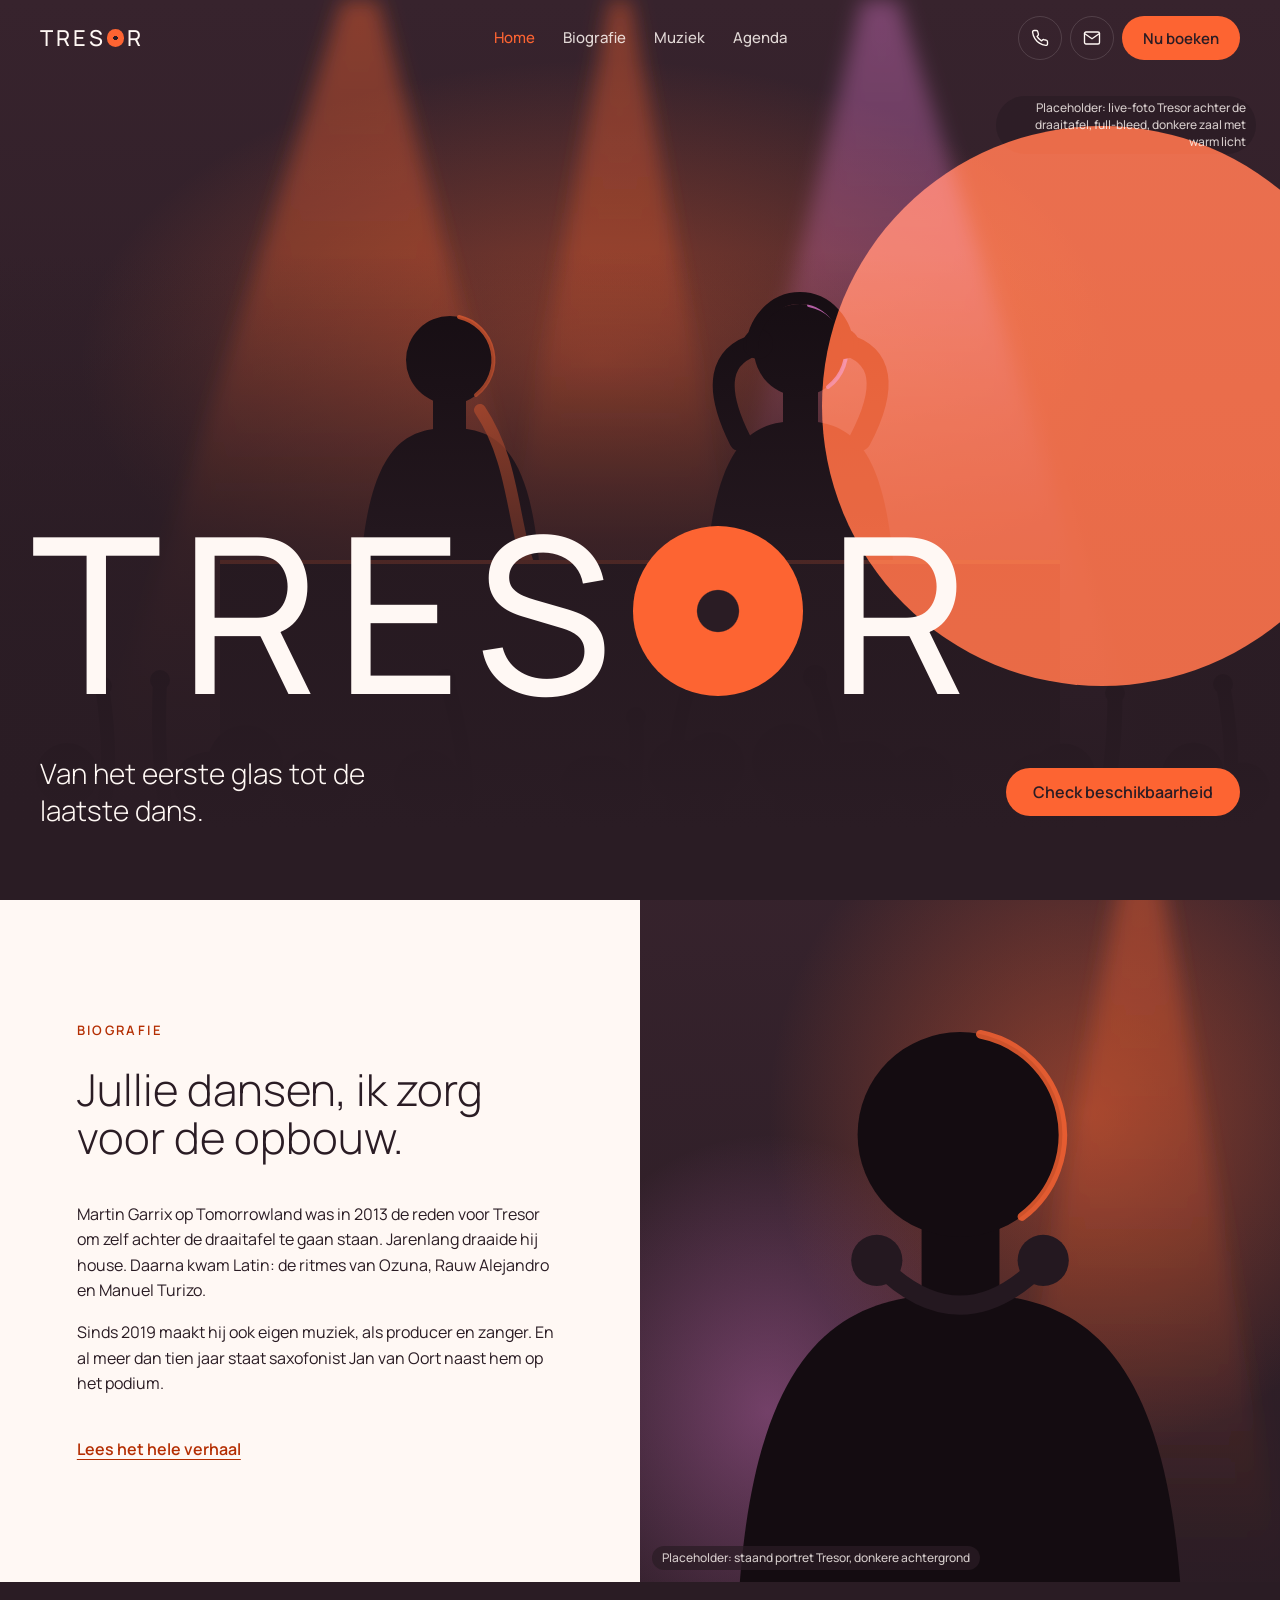
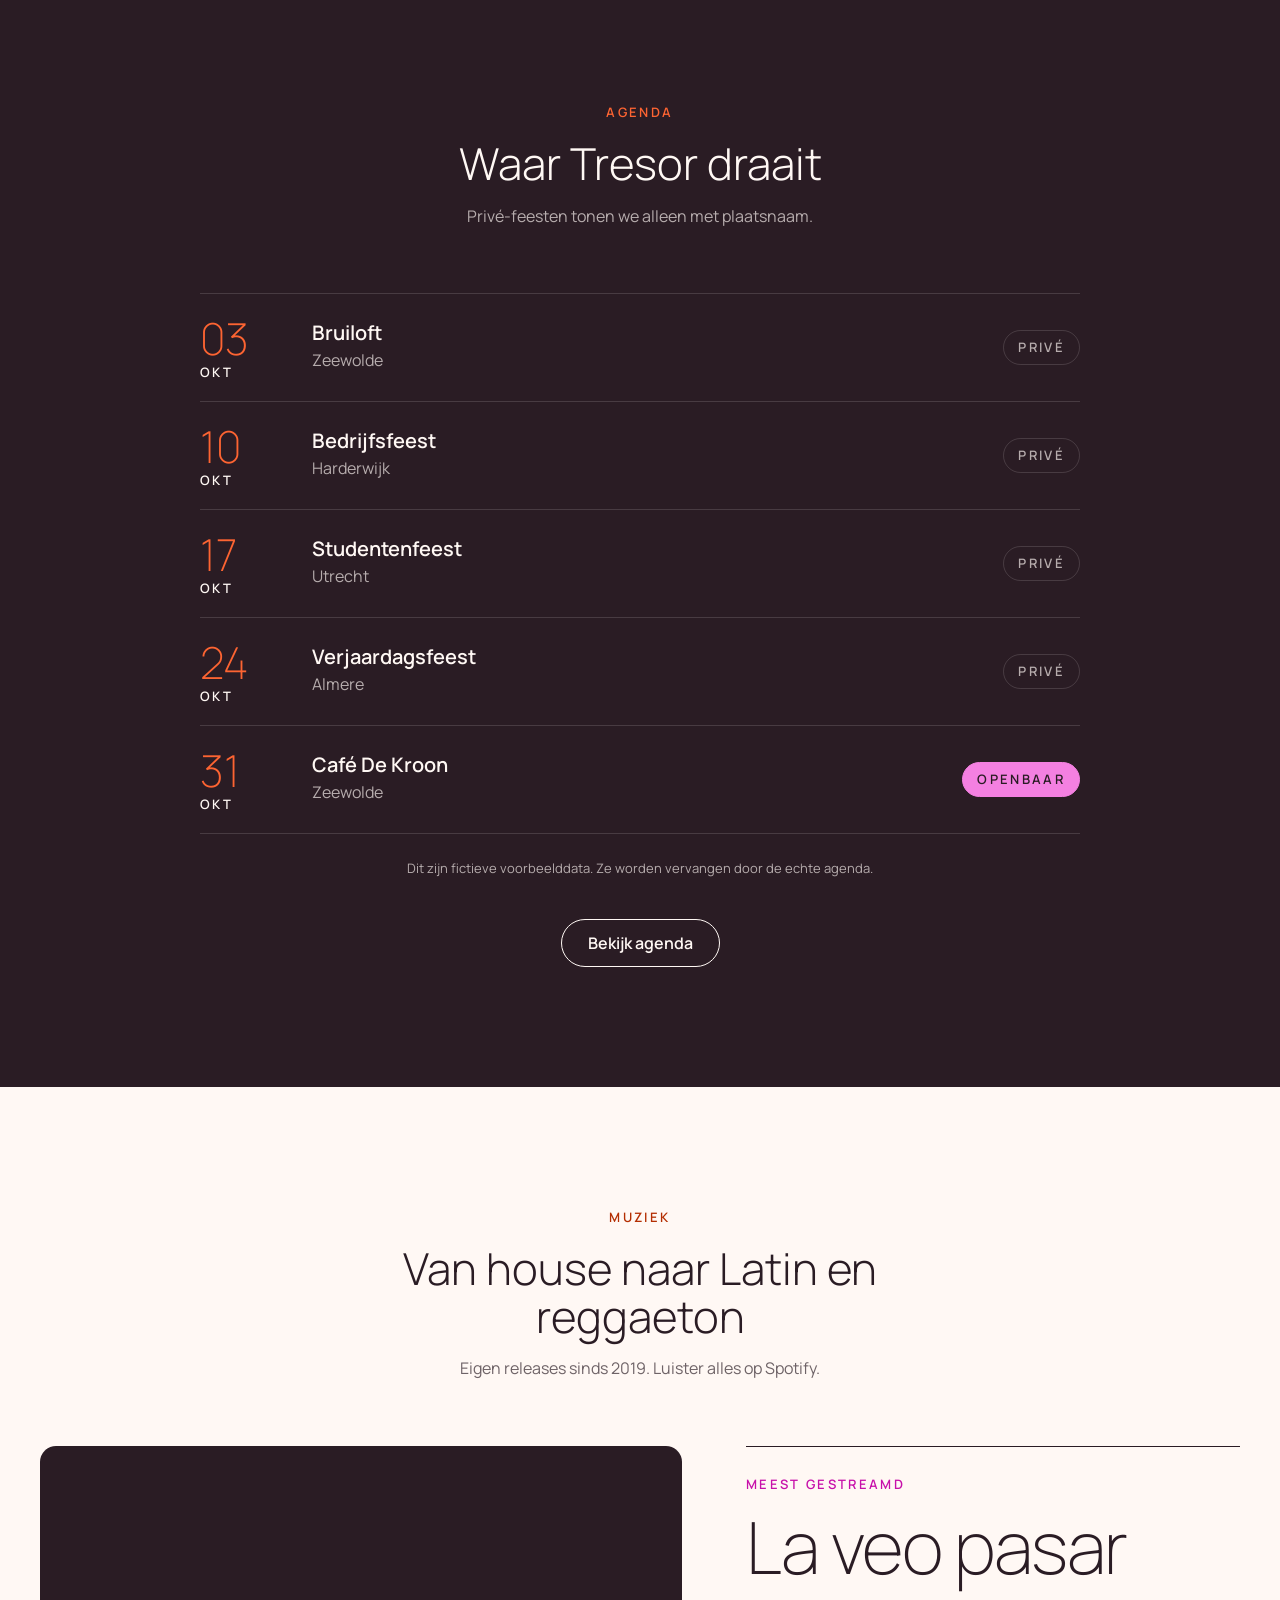
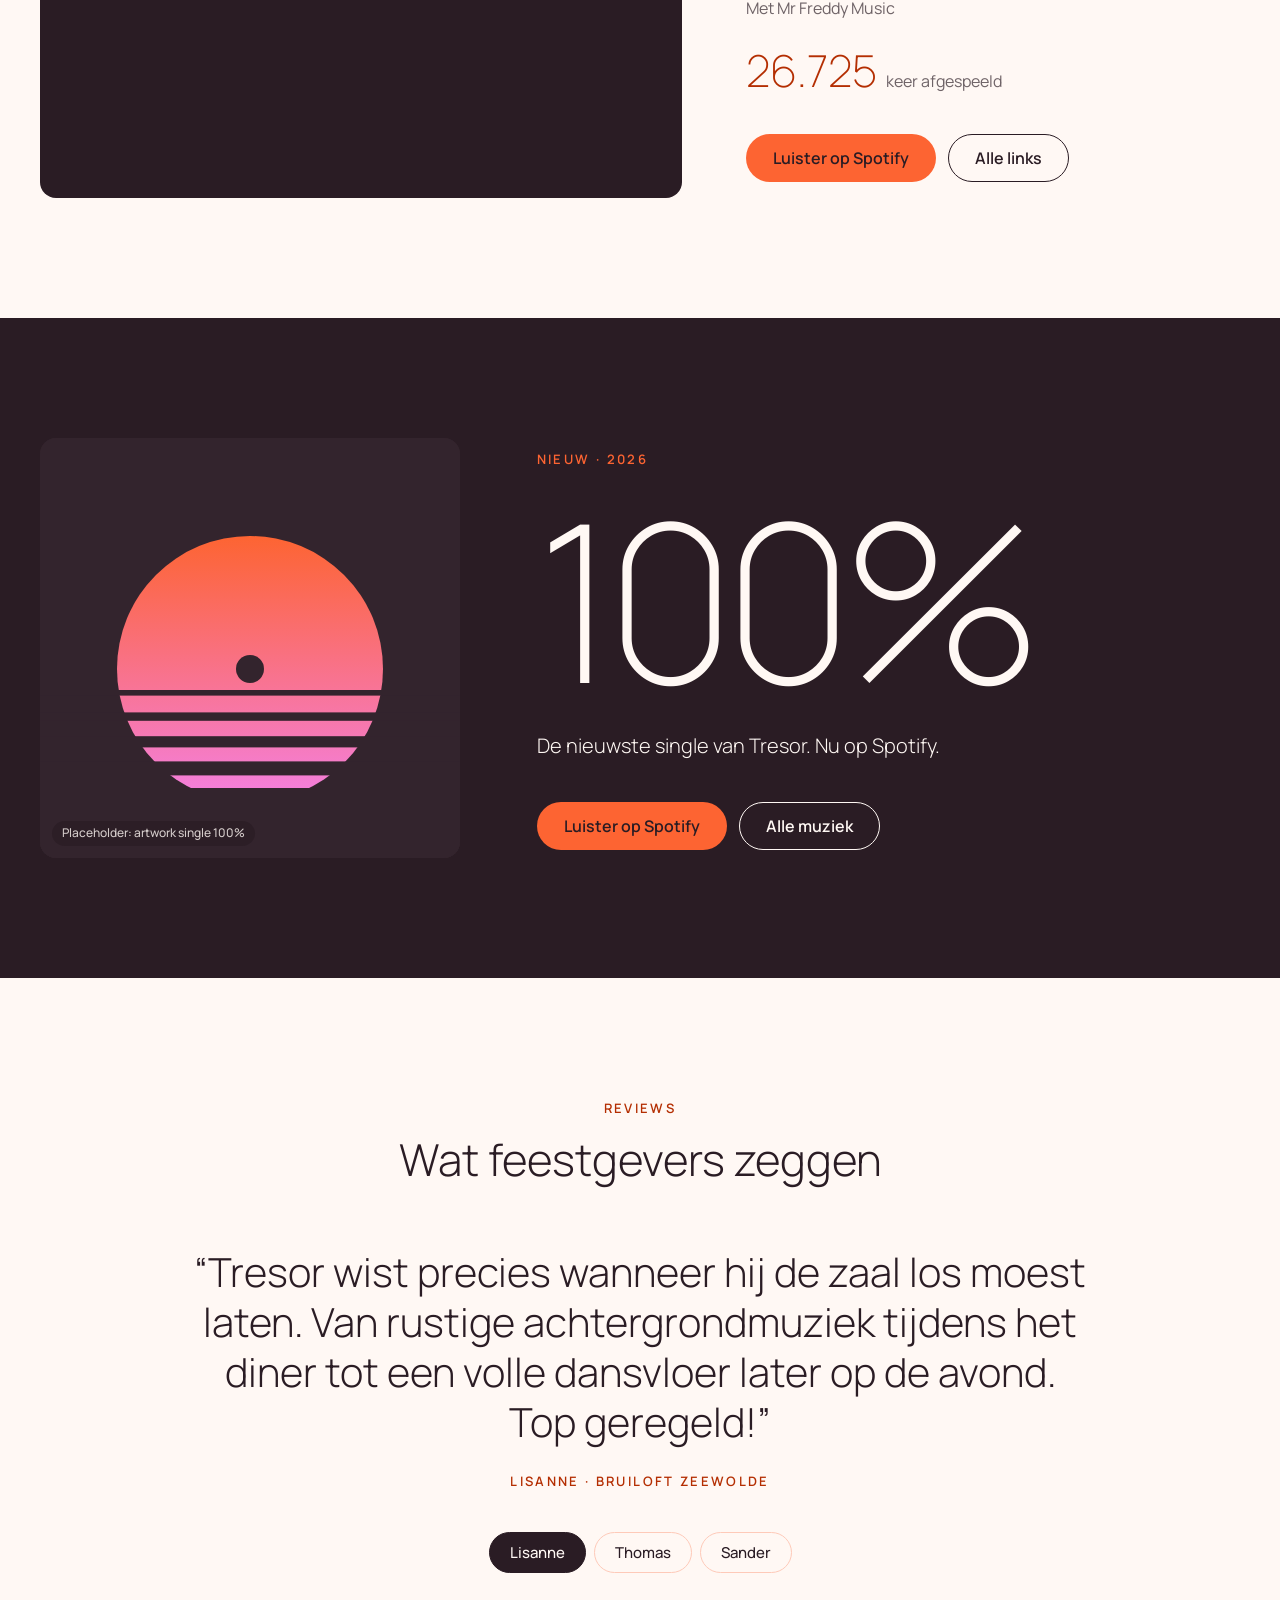
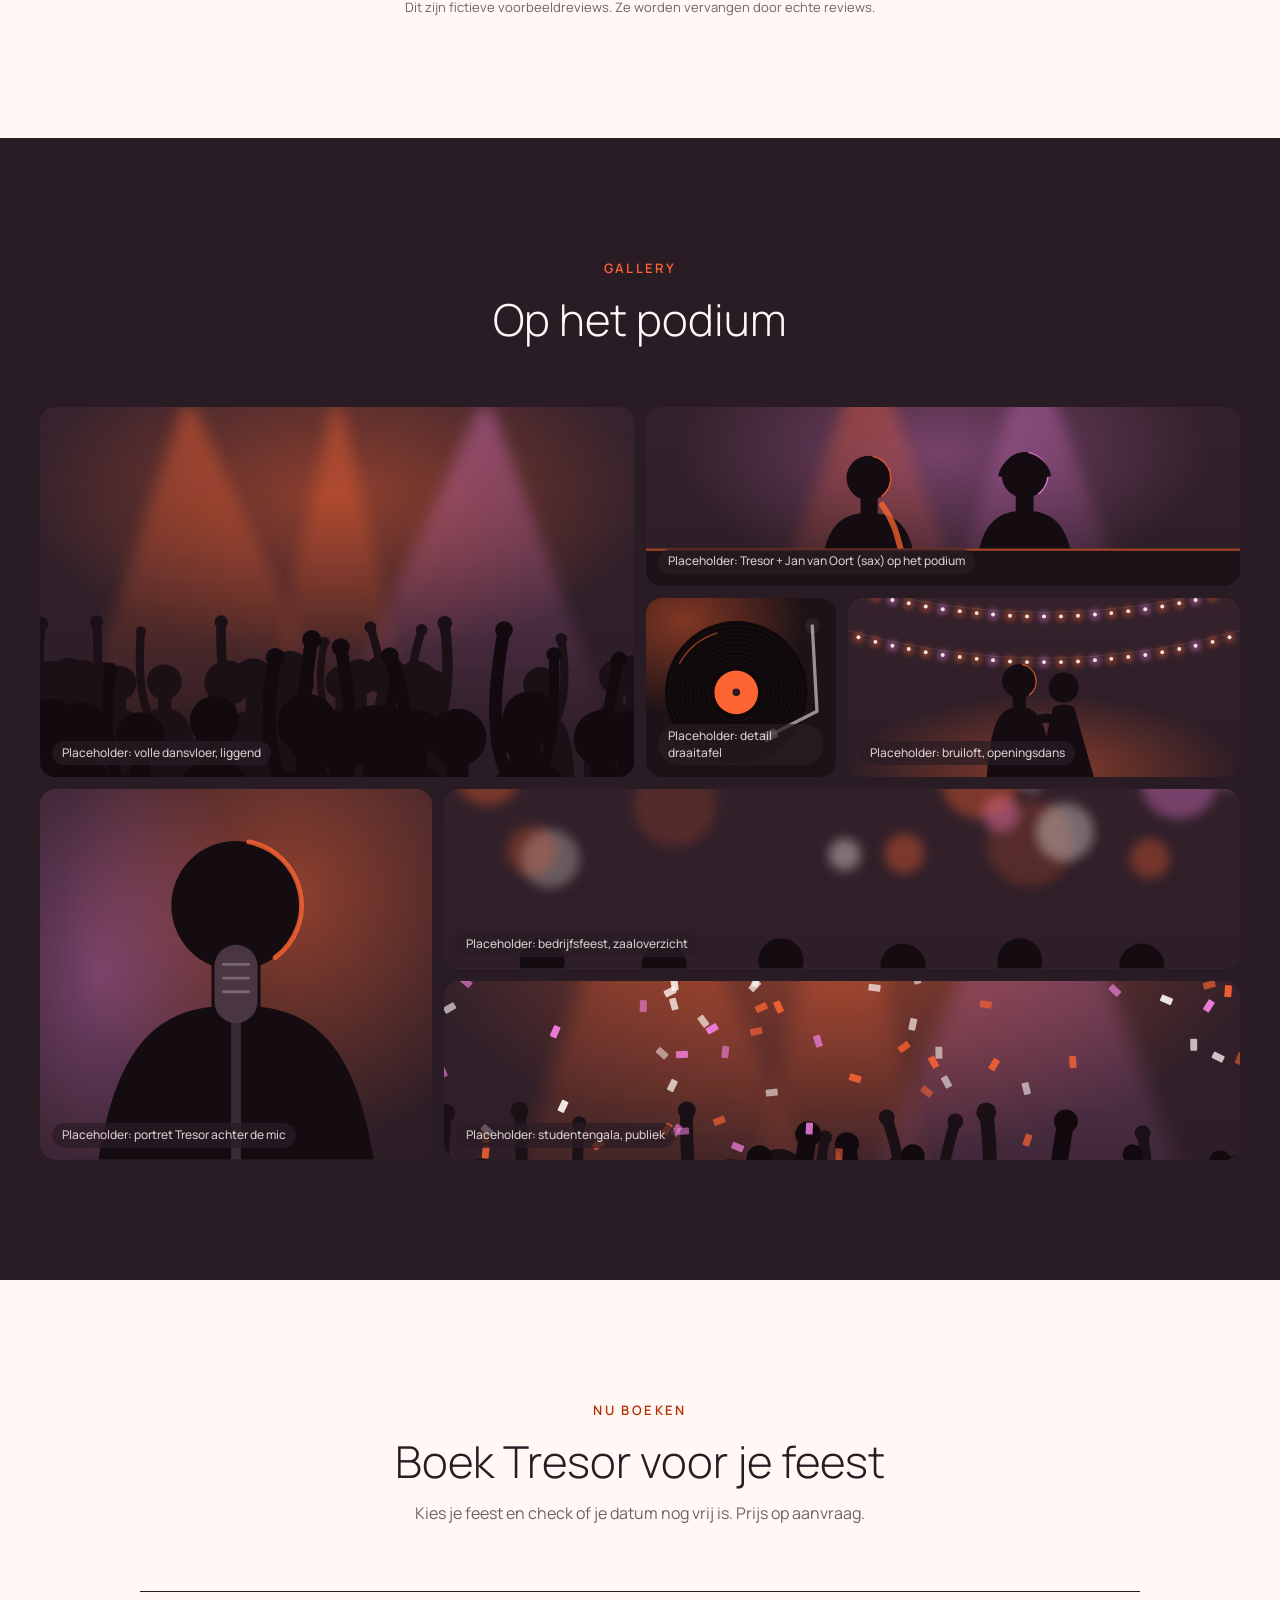
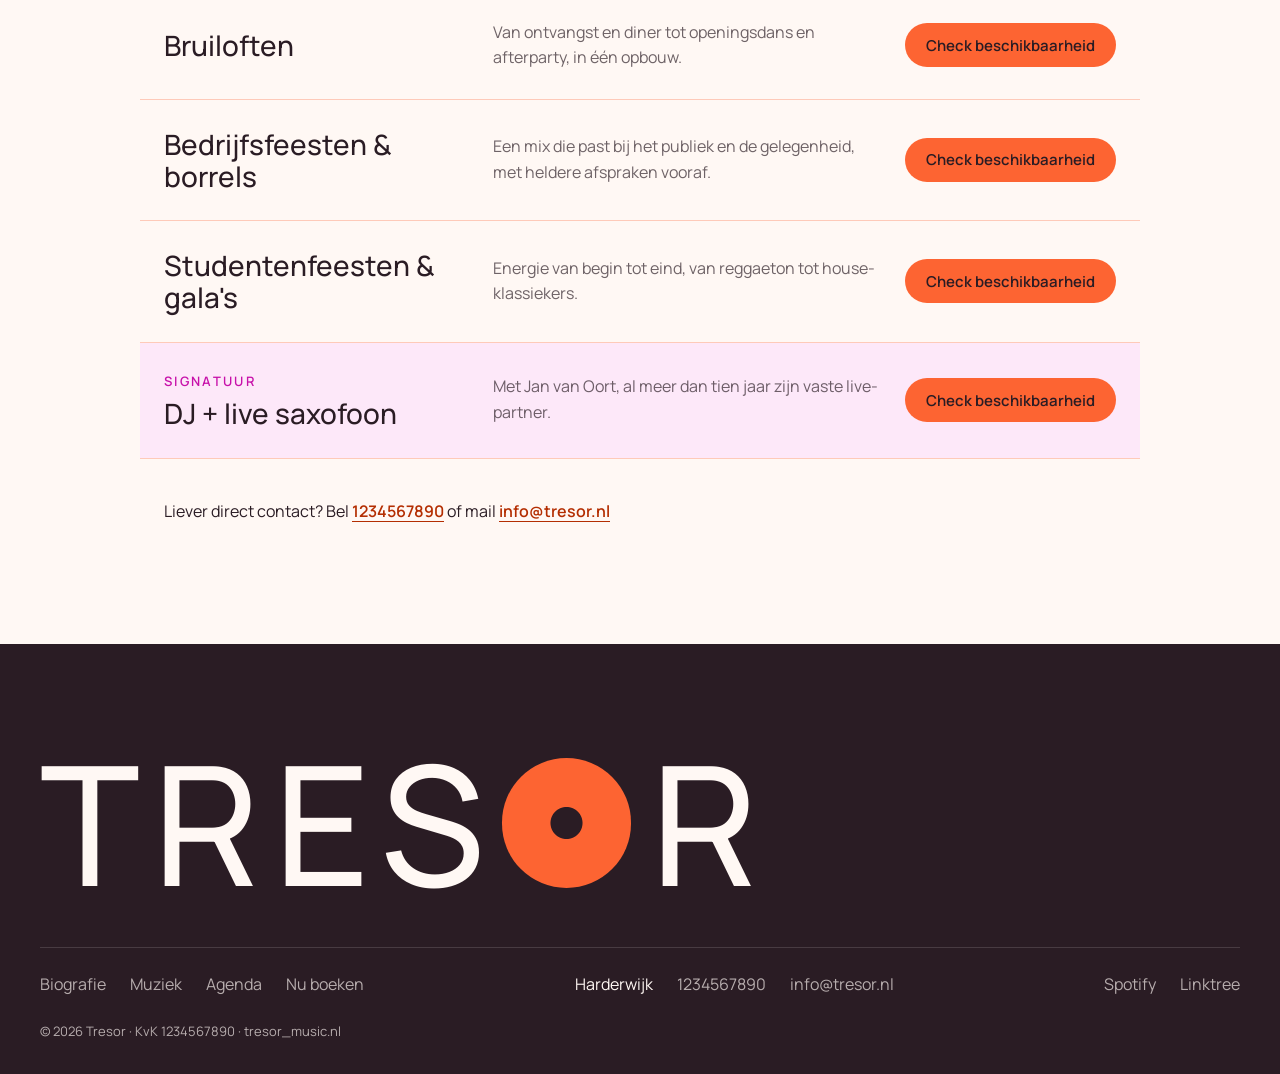
==== index.html @ 0a425c2e "Em-dashes verwijderd en zinnen herschreven Co-Authored-By: Claude Opus 5.5 <noreply@anthropic.com> C" ====
<!DOCTYPE html>
<html lang="nl">
<head>
<meta charset="UTF-8">
<meta name="viewport" content="width=device-width, initial-scale=1, viewport-fit=cover">
<title>Tresor | DJ, producer &amp; zanger uit Harderwijk – Latin &amp; reggaeton</title>
<meta name="description" content="Tresor is DJ, producer en zanger uit Harderwijk. Latin, reggaeton en house voor bruiloften, bedrijfsfeesten en studentengala's, ook met live saxofoon. Check beschikbaarheid.">
<link rel="preconnect" href="https://fonts.googleapis.com">
<link rel="preconnect" href="https://fonts.gstatic.com" crossorigin>
<link href="https://fonts.googleapis.com/css2?family=Manrope:wght@200;300;400;500;600&display=swap" rel="stylesheet">
<link rel="stylesheet" href="styles.css">
<script src="main.js" defer></script>
</head>
<body>
<!-- Gegenereerde sfeer-illustraties (SVG). Vervang per plek door een echte foto: verwijder de <svg class="scene"> en zet een <img> in de .ph -->
<svg class="sprite" aria-hidden="true" width="0" height="0" style="position:absolute"><defs>
<linearGradient id="gBeamO" x1="0" y1="0" x2="0" y2="1"><stop offset="0" stop-color="#FD6432" stop-opacity=".42"/><stop offset="1" stop-color="#FD6432" stop-opacity="0"/></linearGradient>
<linearGradient id="gBeamP" x1="0" y1="0" x2="0" y2="1"><stop offset="0" stop-color="#F480E1" stop-opacity=".36"/><stop offset="1" stop-color="#F480E1" stop-opacity="0"/></linearGradient>
<linearGradient id="gBg" x1="0" y1="0" x2="0" y2="1"><stop offset="0" stop-color="#37232d"/><stop offset="1" stop-color="#2A1C24"/></linearGradient>
<radialGradient id="gHazeO"><stop offset="0" stop-color="#FD6432" stop-opacity=".45"/><stop offset="1" stop-color="#FD6432" stop-opacity="0"/></radialGradient>
<radialGradient id="gHazeP"><stop offset="0" stop-color="#F480E1" stop-opacity=".35"/><stop offset="1" stop-color="#F480E1" stop-opacity="0"/></radialGradient>
<linearGradient id="gSun" x1="0" y1="0" x2="0" y2="1"><stop offset="0" stop-color="#FD6432"/><stop offset="1" stop-color="#F480E1"/></linearGradient>
<filter id="fBlur" x="-50%" y="-50%" width="200%" height="200%"><feGaussianBlur stdDeviation="14"/></filter>
<filter id="fBeam" x="-50%" y="-10%" width="200%" height="120%"><feGaussianBlur stdDeviation="10"/></filter>
<filter id="fSoft" x="-50%" y="-50%" width="200%" height="200%"><feGaussianBlur stdDeviation="4"/></filter>
</defs><symbol id="s-hero" viewBox="0 0 1600 900" preserveAspectRatio="xMidYMid slice"><rect width="1600" height="900" fill="url(#gBg)"/><ellipse cx="760" cy="360" rx="520" ry="300" fill="url(#gHazeO)"/><polygon points="502 0 538 0 760 820 240 820" fill="url(#gBeamO)" filter="url(#fBeam)"/><polygon points="1022 0 1058 0 1320 820 820 820" fill="url(#gBeamP)" filter="url(#fBeam)"/><polygon points="770 0 790 0 920 700 640 700" fill="url(#gBeamO)" filter="url(#fBeam)"/><rect x="593" y="386" width="33" height="53" fill="#140c11"/><path d="M518 640 C518 450 559 428 610 428 C661 428 702 450 702 640Z" fill="#140c11"/><circle cx="610" cy="360" r="44" fill="#140c11"/><path d="M619 317 A44 44 0 0 1 636 395" stroke="#FD6432" stroke-width="4" fill="none" stroke-linecap="round" opacity=".8"/><path d="M640 410 C680 470 670 540 700 590 C710 610 690 630 670 612" stroke="#FD6432" stroke-opacity=".75" stroke-width="12" fill="none" stroke-linecap="round"/><rect x="943" y="378" width="35" height="55" fill="#140c11"/><path d="M864 640 C864 444 907 421 960 421 C1013 421 1056 444 1056 640Z" fill="#140c11"/><circle cx="960" cy="350" r="46" fill="#140c11"/><path d="M969 305 A46 46 0 0 1 988 387" stroke="#F480E1" stroke-width="4" fill="none" stroke-linecap="round" opacity=".8"/><path d="M900 440 Q860 360 918 344" stroke="#140c11" stroke-width="22" stroke-linecap="round" fill="none"/><circle cx="918" cy="344" r="15" fill="#140c11"/><path d="M1020 440 Q1062 360 1004 344" stroke="#140c11" stroke-width="22" stroke-linecap="round" fill="none"/><circle cx="1004" cy="344" r="15" fill="#140c11"/><path d="M912 350 A48 52 0 0 1 1008 350" stroke="#140c11" stroke-width="12" fill="none"/><rect x="380" y="560" width="840" height="340" fill="#1c1217"/><rect x="380" y="560" width="840" height="4" fill="#FD6432" opacity=".6"/><rect x="-12" y="798" width="28" height="44" fill="#120a0f"/><path d="M-68 1008 C-68 851 -36 833 2 833 C40 833 71 851 71 1008Z" fill="#120a0f"/><circle cx="1.5955061499935823" cy="776.2387177157877" r="36.38632684374735" fill="#120a0f"/><rect x="17" y="791" width="28" height="44" fill="#120a0f"/><path d="M-39 1009 C-39 844 -7 826 31 826 C69 826 100 844 100 1009Z" fill="#120a0f"/><circle cx="30.85927241038999" cy="769.1212798810083" r="36.545753603065776" fill="#120a0f"/><path d="M57 829 Q36 780 40 699" stroke="#120a0f" stroke-width="14" stroke-linecap="round" fill="none"/><circle cx="40" cy="699" r="10" fill="#120a0f"/><rect x="73" y="789" width="23" height="37" fill="#120a0f"/><path d="M27 974 C27 833 53 818 85 818 C117 818 143 833 143 974Z" fill="#120a0f"/><circle cx="85.01155869227559" cy="770.3043328804764" r="30.739560848008928" fill="#120a0f"/><rect x="77" y="802" width="21" height="33" fill="#120a0f"/><path d="M35 956 C35 842 59 828 87 828 C116 828 140 842 140 956Z" fill="#120a0f"/><circle cx="87.46732915329349" cy="785.2034383384029" r="27.631626322408028" fill="#120a0f"/><path d="M255 834 Q277 784 262 686" stroke="#120a0f" stroke-width="14" stroke-linecap="round" fill="none"/><circle cx="262" cy="686" r="10" fill="#120a0f"/><rect x="215" y="793" width="24" height="37" fill="#120a0f"/><path d="M168 977 C168 838 194 823 227 823 C260 823 286 838 286 977Z" fill="#120a0f"/><circle cx="227.01093539857925" cy="774.3418427026422" r="31.233942399529152" fill="#120a0f"/><path d="M337 843 Q315 794 320 680" stroke="#120a0f" stroke-width="14" stroke-linecap="round" fill="none"/><circle cx="320" cy="680" r="10" fill="#120a0f"/><rect x="353" y="803" width="23" height="37" fill="#120a0f"/><path d="M306 975 C306 848 332 832 364 832 C397 832 423 848 423 975Z" fill="#120a0f"/><circle cx="364.30277611658204" cy="784.2570961428694" r="30.89091037967072" fill="#120a0f"/><rect x="357" y="806" width="26" height="41" fill="#120a0f"/><path d="M306 994 C306 855 335 838 370 838 C406 838 435 855 435 994Z" fill="#120a0f"/><circle cx="370.2619884307018" cy="785.5564770377292" r="34.05528250595022" fill="#120a0f"/><rect x="391" y="785" width="29" height="45" fill="#120a0f"/><path d="M334 1015 C334 840 366 821 405 821 C445 821 477 840 477 1015Z" fill="#120a0f"/><circle cx="405.3405834979325" cy="762.8044078041419" r="37.575595367708736" fill="#120a0f"/><rect x="461" y="805" width="26" height="41" fill="#120a0f"/><path d="M408 997 C408 855 438 838 474 838 C510 838 540 855 540 997Z" fill="#120a0f"/><circle cx="474.0789616057682" cy="784.1618361149237" r="34.565804242090394" fill="#120a0f"/><path d="M616 845 Q639 792 606 679" stroke="#120a0f" stroke-width="15" stroke-linecap="round" fill="none"/><circle cx="606" cy="679" r="10" fill="#120a0f"/><rect x="574" y="802" width="25" height="39" fill="#120a0f"/><path d="M524 987 C524 850 552 833 587 833 C621 833 649 850 649 987Z" fill="#120a0f"/><circle cx="586.72647313885" cy="782.5039344851541" r="32.88238822821542" fill="#120a0f"/><path d="M779 845 Q801 796 796 717" stroke="#120a0f" stroke-width="14" stroke-linecap="round" fill="none"/><circle cx="796" cy="717" r="10" fill="#120a0f"/><rect x="739" y="805" width="24" height="37" fill="#120a0f"/><path d="M692 976 C692 850 719 834 751 834 C784 834 810 850 810 976Z" fill="#120a0f"/><circle cx="751.2321523368146" cy="786.269999272837" r="30.925541928150906" fill="#120a0f"/><rect x="749" y="809" width="25" height="40" fill="#120a0f"/><path d="M698 990 C698 857 726 841 761 841 C796 841 825 857 825 990Z" fill="#120a0f"/><circle cx="761.2192622669094" cy="788.8001174171853" r="33.3743903423817" fill="#120a0f"/><rect x="827" y="787" width="23" height="36" fill="#120a0f"/><path d="M781 970 C781 830 807 815 838 815 C869 815 895 830 895 970Z" fill="#120a0f"/><circle cx="838.0171850286142" cy="768.8783926778918" r="29.97144975222809" fill="#120a0f"/><path d="M844 825 Q821 774 853 673" stroke="#120a0f" stroke-width="14" stroke-linecap="round" fill="none"/><circle cx="853" cy="673" r="10" fill="#120a0f"/><rect x="860" y="784" width="24" height="38" fill="#120a0f"/><path d="M812 982 C812 830 839 814 873 814 C906 814 933 830 933 982Z" fill="#120a0f"/><circle cx="872.5359294853611" cy="764.3862129992615" r="32.06504448377653" fill="#120a0f"/><path d="M983 832 Q1009 772 975 677" stroke="#120a0f" stroke-width="17" stroke-linecap="round" fill="none"/><circle cx="975" cy="677" r="12" fill="#120a0f"/><rect x="935" y="783" width="28" height="45" fill="#120a0f"/><path d="M878 1014 C878 838 910 819 949 819 C988 819 1020 838 1020 1014Z" fill="#120a0f"/><circle cx="949.4033160073609" cy="760.9451548652439" r="37.386745917563275" fill="#120a0f"/><rect x="957" y="803" width="28" height="44" fill="#120a0f"/><path d="M901 1008 C901 856 932 837 970 837 C1008 837 1040 856 1040 1008Z" fill="#120a0f"/><circle cx="970.428863297759" cy="780.857903950003" r="36.413348407132666" fill="#120a0f"/><rect x="992" y="801" width="28" height="44" fill="#120a0f"/><path d="M936 1011 C936 854 968 836 1006 836 C1045 836 1076 854 1076 1011Z" fill="#120a0f"/><circle cx="1006.1812987372086" cy="778.8899995263399" r="36.75991569713122" fill="#120a0f"/><rect x="1009" y="793" width="25" height="39" fill="#120a0f"/><path d="M960 983 C960 839 987 823 1021 823 C1055 823 1082 839 1082 983Z" fill="#120a0f"/><circle cx="1021.171479587709" cy="773.3923710333684" r="32.24087581511077" fill="#120a0f"/><rect x="1016" y="793" width="25" height="39" fill="#120a0f"/><path d="M966 986 C966 841 994 824 1028 824 C1062 824 1090 841 1090 986Z" fill="#120a0f"/><circle cx="1028.0717504924255" cy="773.7719773322494" r="32.71113274418469" fill="#120a0f"/><rect x="1069" y="798" width="24" height="39" fill="#120a0f"/><path d="M1020 983 C1020 845 1048 829 1081 829 C1115 829 1142 845 1142 983Z" fill="#120a0f"/><circle cx="1081.1148196061317" cy="778.9324091568086" r="32.08432179134792" fill="#120a0f"/><rect x="1185" y="800" width="22" height="35" fill="#120a0f"/><path d="M1141 963 C1141 842 1166 828 1196 828 C1226 828 1250 842 1250 963Z" fill="#120a0f"/><circle cx="1195.653044170444" cy="783.0505232450065" r="28.85162743357741" fill="#120a0f"/><path d="M1253 837 Q1275 786 1275 693" stroke="#120a0f" stroke-width="15" stroke-linecap="round" fill="none"/><circle cx="1275" cy="693" r="10" fill="#120a0f"/><rect x="1211" y="795" width="25" height="39" fill="#120a0f"/><path d="M1162 984 C1162 842 1190 826 1223 826 C1257 826 1285 842 1285 984Z" fill="#120a0f"/><circle cx="1223.4976039103803" cy="775.8489462543987" r="32.25352751937447" fill="#120a0f"/><path d="M1379 834 Q1401 785 1383 684" stroke="#120a0f" stroke-width="14" stroke-linecap="round" fill="none"/><circle cx="1383" cy="684" r="10" fill="#120a0f"/><rect x="1340" y="794" width="23" height="37" fill="#120a0f"/><path d="M1294 973 C1294 838 1320 823 1352 823 C1384 823 1410 838 1410 973Z" fill="#120a0f"/><circle cx="1351.7967800899976" cy="775.6148650189025" r="30.518198753815703" fill="#120a0f"/><rect x="1342" y="791" width="23" height="36" fill="#120a0f"/><path d="M1296 971 C1296 835 1322 820 1353 820 C1385 820 1411 835 1411 971Z" fill="#120a0f"/><circle cx="1353.4492946381943" cy="772.9025927068064" r="30.23092379649257" fill="#120a0f"/><rect x="1394" y="804" width="20" height="32" fill="#120a0f"/><path d="M1354 948 C1354 843 1376 829 1404 829 C1431 829 1454 843 1454 948Z" fill="#120a0f"/><circle cx="1403.5943037150066" cy="788.7271025507105" r="26.26618962788972" fill="#120a0f"/><rect x="1599" y="805" width="29" height="45" fill="#120a0f"/><path d="M1541 1015 C1541 859 1574 841 1613 841 C1652 841 1684 859 1684 1015Z" fill="#120a0f"/><circle cx="1612.857530237159" cy="782.4543446912228" r="37.559666964635085" fill="#120a0f"/></symbol><symbol id="s-portrait" viewBox="0 0 600 800" preserveAspectRatio="xMidYMid slice"><rect width="600" height="800" fill="url(#gBg)"/><ellipse cx="420" cy="280" rx="300" ry="320" fill="url(#gHazeO)"/><ellipse cx="120" cy="560" rx="220" ry="260" fill="url(#gHazeP)"/><polygon points="462 0 478 0 600 700 330 700" fill="url(#gBeamO)" filter="url(#fBeam)"/><rect x="264" y="358" width="73" height="115" fill="#140c11"/><path d="M90 820 C90 497 184 449 300 449 C416 449 510 497 510 820Z" fill="#140c11"/><circle cx="300" cy="300" r="96" fill="#140c11"/><path d="M319 206 A96 96 0 0 1 358 377" stroke="#FD6432" stroke-width="8" fill="none" stroke-linecap="round" opacity=".8"/><path d="M222 420 Q300 500 378 420" stroke="#241820" stroke-width="18" fill="none" stroke-linecap="round"/><circle cx="222" cy="418" r="24" fill="#241820"/><circle cx="378" cy="418" r="24" fill="#241820"/></symbol><symbol id="s-artwork" viewBox="0 0 600 600" preserveAspectRatio="xMidYMid slice"><rect width="600" height="600" fill="#33242D"/><circle cx="300" cy="330" r="190" fill="url(#gSun)"/><rect x="0" y="360" width="600" height="8" fill="#33242D"/><rect x="0" y="392" width="600" height="12" fill="#33242D"/><rect x="0" y="426" width="600" height="16" fill="#33242D"/><rect x="0" y="462" width="600" height="20" fill="#33242D"/><rect x="0" y="500" width="600" height="26" fill="#33242D"/><rect x="0" y="520" width="600" height="80" fill="#33242D"/><circle cx="300" cy="330" r="20" fill="#33242D"/></symbol><symbol id="s-crowd" viewBox="0 0 800 500" preserveAspectRatio="xMidYMid slice"><rect width="800" height="500" fill="url(#gBg)"/><ellipse cx="400" cy="120" rx="420" ry="220" fill="url(#gHazeO)"/><polygon points="192 0 208 0 420 460 40 460" fill="url(#gBeamO)" filter="url(#fBeam)"/><polygon points="592 0 608 0 780 460 380 460" fill="url(#gBeamP)" filter="url(#fBeam)"/><polygon points="394 0 406 0 500 420 300 420" fill="url(#gBeamO)" filter="url(#fBeam)"/><path d="M-16 431 Q-37 382 -23 285" stroke="#1a1016" stroke-width="14" stroke-linecap="round" fill="none"/><circle cx="-23" cy="285" r="10" fill="#1a1016"/><rect x="-0" y="391" width="23" height="37" fill="#1a1016"/><path d="M-47 564 C-47 436 -20 420 11 420 C43 420 70 436 70 564Z" fill="#1a1016"/><circle cx="11.496353091267299" cy="372.91391305845576" r="30.584684590486795" fill="#1a1016"/><rect x="8" y="395" width="22" height="35" fill="#1a1016"/><path d="M-36 553 C-36 437 -11 422 19 422 C49 422 74 437 74 553Z" fill="#1a1016"/><circle cx="19.129451718915277" cy="377.62394527221625" r="28.820026947612046" fill="#1a1016"/><rect x="20" y="392" width="18" height="29" fill="#1a1016"/><path d="M-17 523 C-17 427 4 415 29 415 C54 415 74 427 74 523Z" fill="#1a1016"/><circle cx="28.71909681075372" cy="378.13878680367196" r="23.878710267871433" fill="#1a1016"/><path d="M64 419 Q83 375 76 290" stroke="#1a1016" stroke-width="12" stroke-linecap="round" fill="none"/><circle cx="76" cy="290" r="9" fill="#1a1016"/><rect x="28" y="383" width="21" height="33" fill="#1a1016"/><path d="M-14 546 C-14 423 10 409 39 409 C68 409 91 423 91 546Z" fill="#1a1016"/><circle cx="38.67855580267991" cy="366.31063605988504" r="27.643682931333867" fill="#1a1016"/><path d="M13 430 Q-9 380 1 293" stroke="#1a1016" stroke-width="14" stroke-linecap="round" fill="none"/><circle cx="1" cy="293" r="10" fill="#1a1016"/><rect x="29" y="390" width="24" height="37" fill="#1a1016"/><path d="M-18 567 C-18 435 8 419 41 419 C73 419 100 435 100 567Z" fill="#1a1016"/><circle cx="40.84648080073592" cy="370.96494964679283" r="31.234413836388615" fill="#1a1016"/><rect x="46" y="385" width="21" height="33" fill="#1a1016"/><path d="M3 546 C3 425 27 411 56 411 C85 411 109 425 109 546Z" fill="#1a1016"/><circle cx="56.198931208846645" cy="368.3430589382444" r="27.74423710258671" fill="#1a1016"/><rect x="73" y="391" width="22" height="35" fill="#1a1016"/><path d="M28 556 C28 433 53 419 84 419 C115 419 140 433 140 556Z" fill="#1a1016"/><circle cx="83.9936473657023" cy="373.25201656792626" r="29.294452894392176" fill="#1a1016"/><rect x="98" y="386" width="18" height="28" fill="#1a1016"/><path d="M63 519 C63 420 82 408 107 408 C131 408 151 420 151 519Z" fill="#1a1016"/><circle cx="106.71330609658162" cy="372.24611036569814" r="23.18065778254962" fill="#1a1016"/><path d="M146 415 Q130 378 136 303" stroke="#1a1016" stroke-width="11" stroke-linecap="round" fill="none"/><circle cx="136" cy="303" r="7" fill="#1a1016"/><rect x="159" y="385" width="18" height="28" fill="#1a1016"/><path d="M123 521 C123 419 143 407 168 407 C192 407 212 419 212 521Z" fill="#1a1016"/><circle cx="167.5207302698922" cy="370.79973079729" r="23.51984534660505" fill="#1a1016"/><rect x="240" y="391" width="23" height="37" fill="#1a1016"/><path d="M194 565 C194 435 220 420 252 420 C284 420 310 435 310 565Z" fill="#1a1016"/><circle cx="252.01952245985638" cy="372.28061188574844" r="30.754778118308884" fill="#1a1016"/><path d="M262 420 Q242 375 244 290" stroke="#1a1016" stroke-width="13" stroke-linecap="round" fill="none"/><circle cx="244" cy="290" r="9" fill="#1a1016"/><rect x="277" y="384" width="21" height="34" fill="#1a1016"/><path d="M234 548 C234 424 258 410 287 410 C316 410 340 424 340 548Z" fill="#1a1016"/><circle cx="287.17869020657184" cy="367.03646647420277" r="27.943698771050183" fill="#1a1016"/><rect x="302" y="396" width="22" height="34" fill="#1a1016"/><path d="M259 552 C259 437 283 423 313 423 C343 423 368 437 368 552Z" fill="#1a1016"/><circle cx="313.2115987066553" cy="378.6098682011403" r="28.641522054746744" fill="#1a1016"/><rect x="326" y="374" width="22" height="34" fill="#1a1016"/><path d="M283 551 C283 416 307 402 337 402 C366 402 391 416 391 551Z" fill="#1a1016"/><circle cx="336.59611887971175" cy="357.3802231634423" r="28.471288545276686" fill="#1a1016"/><rect x="335" y="387" width="19" height="30" fill="#1a1016"/><path d="M297 529 C297 423 318 411 344 411 C370 411 391 423 391 529Z" fill="#1a1016"/><circle cx="344.26237427640416" cy="372.33171444621394" r="24.845955320941492" fill="#1a1016"/><path d="M386 414 Q371 378 383 317" stroke="#1a1016" stroke-width="10" stroke-linecap="round" fill="none"/><circle cx="383" cy="317" r="7" fill="#1a1016"/><rect x="398" y="385" width="17" height="27" fill="#1a1016"/><path d="M364 513 C364 417 383 406 406 406 C429 406 448 417 448 513Z" fill="#1a1016"/><circle cx="406.24601587911303" cy="371.79082538089705" r="22.225629280555886" fill="#1a1016"/><path d="M453 413 Q470 373 445 297" stroke="#1a1016" stroke-width="11" stroke-linecap="round" fill="none"/><circle cx="445" cy="297" r="8" fill="#1a1016"/><rect x="421" y="380" width="19" height="30" fill="#1a1016"/><path d="M383 529 C383 416 404 404 430 404 C456 404 477 416 477 529Z" fill="#1a1016"/><circle cx="430.1408836176189" cy="365.30697084990646" r="24.874319264988618" fill="#1a1016"/><rect x="454" y="377" width="21" height="33" fill="#1a1016"/><path d="M413 545 C413 417 436 403 465 403 C493 403 517 417 517 545Z" fill="#1a1016"/><circle cx="464.7664768386989" cy="360.56951401991466" r="27.494399091440375" fill="#1a1016"/><path d="M535 431 Q556 382 545 292" stroke="#1a1016" stroke-width="14" stroke-linecap="round" fill="none"/><circle cx="545" cy="292" r="10" fill="#1a1016"/><rect x="495" y="392" width="23" height="37" fill="#1a1016"/><path d="M449 564 C449 436 475 421 507 421 C539 421 565 436 565 564Z" fill="#1a1016"/><circle cx="507.04390682069504" cy="373.17537745833994" r="30.63984469698515" fill="#1a1016"/><path d="M505 425 Q488 386 514 301" stroke="#1a1016" stroke-width="11" stroke-linecap="round" fill="none"/><circle cx="514" cy="301" r="8" fill="#1a1016"/><rect x="518" y="393" width="18" height="29" fill="#1a1016"/><path d="M481 526 C481 428 501 416 527 416 C552 416 573 428 573 526Z" fill="#1a1016"/><circle cx="526.7849573534771" cy="378.38627862641624" r="24.307515081086823" fill="#1a1016"/><path d="M696 420 Q713 382 702 313" stroke="#1a1016" stroke-width="11" stroke-linecap="round" fill="none"/><circle cx="702" cy="313" r="8" fill="#1a1016"/><rect x="666" y="389" width="18" height="29" fill="#1a1016"/><path d="M629 523 C629 423 650 412 675 412 C699 412 720 423 720 523Z" fill="#1a1016"/><circle cx="674.555784724512" cy="374.6267548216682" r="23.823428739811973" fill="#1a1016"/><rect x="767" y="378" width="18" height="28" fill="#1a1016"/><path d="M732 520 C732 412 752 400 776 400 C800 400 820 412 820 520Z" fill="#1a1016"/><circle cx="776.0755116638848" cy="364.0154652768267" r="23.25491512495977" fill="#1a1016"/><path d="M826 417 Q846 372 827 287" stroke="#1a1016" stroke-width="13" stroke-linecap="round" fill="none"/><circle cx="827" cy="287" r="9" fill="#1a1016"/><rect x="789" y="380" width="22" height="34" fill="#1a1016"/><path d="M746 551 C746 422 770 407 800 407 C830 407 854 422 854 551Z" fill="#1a1016"/><circle cx="800.0542886980528" cy="363.10351483811" r="28.54966463716329" fill="#1a1016"/><path d="M-19 503 Q-45 443 -38 345" stroke="#120a0f" stroke-width="17" stroke-linecap="round" fill="none"/><circle cx="-38" cy="345" r="12" fill="#120a0f"/><rect x="1" y="454" width="29" height="45" fill="#120a0f"/><path d="M-57 677 C-57 509 -24 490 15 490 C55 490 87 509 87 677Z" fill="#120a0f"/><circle cx="15.179482550670642" cy="431.3622039861755" r="37.84707040240609" fill="#120a0f"/><rect x="45" y="447" width="23" height="37" fill="#120a0f"/><path d="M-2 633 C-2 491 24 476 56 476 C88 476 114 491 114 633Z" fill="#120a0f"/><circle cx="56.1632514931451" cy="428.58939486526225" r="30.427833365518595" fill="#120a0f"/><rect x="44" y="463" width="30" height="47" fill="#120a0f"/><path d="M-16 686 C-16 520 18 501 59 501 C100 501 134 520 134 686Z" fill="#120a0f"/><circle cx="59.06370323254352" cy="439.7316001729186" r="39.33730087851892" fill="#120a0f"/><path d="M106 505 Q83 454 95 355" stroke="#120a0f" stroke-width="15" stroke-linecap="round" fill="none"/><circle cx="95" cy="355" r="10" fill="#120a0f"/><rect x="123" y="463" width="25" height="39" fill="#120a0f"/><path d="M74 644 C74 510 101 494 135 494 C169 494 197 510 197 644Z" fill="#120a0f"/><circle cx="135.11468883809636" cy="443.95439921399424" r="32.3438565301112" fill="#120a0f"/><rect x="222" y="443" width="25" height="40" fill="#120a0f"/><path d="M172 650 C172 492 200 475 235 475 C270 475 298 492 298 650Z" fill="#120a0f"/><circle cx="234.8570606046014" cy="423.3921461496367" r="33.33795479596663" fill="#120a0f"/><path d="M324 503 Q296 439 317 338" stroke="#120a0f" stroke-width="18" stroke-linecap="round" fill="none"/><circle cx="317" cy="338" r="13" fill="#120a0f"/><rect x="345" y="451" width="30" height="48" fill="#120a0f"/><path d="M284 690 C284 509 318 489 360 489 C402 489 436 509 436 690Z" fill="#120a0f"/><circle cx="359.99882494824766" cy="427.3033276434422" r="40.08258659391434" fill="#120a0f"/><path d="M404 517 Q430 458 405 324" stroke="#120a0f" stroke-width="17" stroke-linecap="round" fill="none"/><circle cx="405" cy="324" r="12" fill="#120a0f"/><rect x="357" y="469" width="28" height="44" fill="#120a0f"/><path d="M301 671 C301 522 333 504 371 504 C410 504 441 522 441 671Z" fill="#120a0f"/><circle cx="371.1460588838096" cy="446.82628323645076" r="36.75770712789487" fill="#120a0f"/><path d="M370 526 Q342 462 366 314" stroke="#120a0f" stroke-width="18" stroke-linecap="round" fill="none"/><circle cx="366" cy="314" r="13" fill="#120a0f"/><rect x="391" y="474" width="31" height="48" fill="#120a0f"/><path d="M330 691 C330 532 365 512 407 512 C449 512 483 532 483 691Z" fill="#120a0f"/><circle cx="406.5866693723077" cy="449.9824888979333" r="40.16771727963365" fill="#120a0f"/><rect x="397" y="469" width="26" height="42" fill="#120a0f"/><path d="M344 659 C344 519 374 502 410 502 C446 502 476 519 476 659Z" fill="#120a0f"/><circle cx="410.0032567951166" cy="447.96841844458874" r="34.76909265695137" fill="#120a0f"/><path d="M486 516 Q513 453 471 336" stroke="#120a0f" stroke-width="18" stroke-linecap="round" fill="none"/><circle cx="471" cy="336" r="12" fill="#120a0f"/><rect x="435" y="465" width="30" height="47" fill="#120a0f"/><path d="M375 686 C375 522 409 502 450 502 C491 502 525 522 525 686Z" fill="#120a0f"/><circle cx="450.2088043076166" cy="441.509162967417" r="39.342130304119806" fill="#120a0f"/><rect x="458" y="470" width="31" height="49" fill="#120a0f"/><path d="M395 696 C395 530 430 509 473 509 C516 509 551 530 551 696Z" fill="#120a0f"/><circle cx="473.40325623391345" cy="445.5772491419517" r="41.07417244774029" fill="#120a0f"/><path d="M482 496 Q461 448 479 366" stroke="#120a0f" stroke-width="14" stroke-linecap="round" fill="none"/><circle cx="479" cy="366" r="9" fill="#120a0f"/><rect x="498" y="457" width="23" height="36" fill="#120a0f"/><path d="M452 631 C452 501 478 485 509 485 C541 485 566 501 566 631Z" fill="#120a0f"/><circle cx="509.10148498211356" cy="438.79254683892793" r="30.1314601653719" fill="#120a0f"/><rect x="548" y="469" width="29" height="47" fill="#120a0f"/><path d="M489 683 C489 525 522 506 562 506 C603 506 636 525 636 683Z" fill="#120a0f"/><circle cx="562.4883253346409" cy="445.9365911009979" r="38.78273058857221" fill="#120a0f"/><path d="M674 499 Q696 449 692 334" stroke="#120a0f" stroke-width="14" stroke-linecap="round" fill="none"/><circle cx="692" cy="334" r="10" fill="#120a0f"/><rect x="634" y="458" width="24" height="38" fill="#120a0f"/><path d="M586 638 C586 504 613 488 646 488 C679 488 706 504 706 638Z" fill="#120a0f"/><circle cx="646.1005729167603" cy="439.43125983965245" r="31.398095851676466" fill="#120a0f"/><path d="M627 491 Q601 432 625 301" stroke="#120a0f" stroke-width="17" stroke-linecap="round" fill="none"/><circle cx="625" cy="301" r="12" fill="#120a0f"/><rect x="646" y="443" width="28" height="45" fill="#120a0f"/><path d="M590 673 C590 496 621 478 660 478 C699 478 731 496 731 673Z" fill="#120a0f"/><circle cx="660.1014088684291" cy="420.37192921896343" r="37.11288752890931" fill="#120a0f"/><rect x="742" y="470" width="29" height="45" fill="#120a0f"/><path d="M685 676 C685 524 717 505 756 505 C796 505 828 524 828 676Z" fill="#120a0f"/><circle cx="756.3368905799326" cy="446.9738014239823" r="37.70202787908553" fill="#120a0f"/><rect x="778" y="463" width="25" height="39" fill="#120a0f"/><path d="M729 645 C729 510 756 494 790 494 C824 494 852 510 852 645Z" fill="#120a0f"/><circle cx="790.396536145476" cy="443.2726092372438" r="32.55892042293027" fill="#120a0f"/><path d="M774 506 Q751 452 780 341" stroke="#120a0f" stroke-width="15" stroke-linecap="round" fill="none"/><circle cx="780" cy="341" r="11" fill="#120a0f"/><rect x="792" y="462" width="26" height="41" fill="#120a0f"/><path d="M741 654 C741 512 770 495 805 495 C841 495 870 512 870 654Z" fill="#120a0f"/><circle cx="805.0424734709737" cy="441.95242036916704" r="33.94746510657276" fill="#120a0f"/></symbol><symbol id="s-confetti" viewBox="0 0 800 500" preserveAspectRatio="xMidYMid slice"><rect x="498" y="245" width="7" height="12" rx="1" fill="#FD6432" opacity="0.85" transform="rotate(151 498 245)"/><rect x="199" y="17" width="7" height="12" rx="1" fill="#F480E1" opacity="0.71" transform="rotate(20 199 17)"/><rect x="197" y="179" width="7" height="12" rx="1" fill="#F480E1" opacity="0.60" transform="rotate(2 197 179)"/><rect x="224" y="302" width="7" height="12" rx="1" fill="#FD6432" opacity="0.86" transform="rotate(29 224 302)"/><rect x="111" y="204" width="7" height="12" rx="1" fill="#F480E1" opacity="0.94" transform="rotate(24 111 204)"/><rect x="4" y="255" width="7" height="12" rx="1" fill="#F480E1" opacity="0.63" transform="rotate(157 4 255)"/><rect x="769" y="178" width="7" height="12" rx="1" fill="#F480E1" opacity="0.94" transform="rotate(33 769 178)"/><rect x="158" y="318" width="7" height="12" rx="1" fill="#FD6432" opacity="0.66" transform="rotate(54 158 318)"/><rect x="133" y="48" width="7" height="12" rx="1" fill="#FD6432" opacity="0.87" transform="rotate(60 133 48)"/><rect x="469" y="197" width="7" height="12" rx="1" fill="#FFF8F4" opacity="0.66" transform="rotate(12 469 197)"/><rect x="245" y="230" width="7" height="12" rx="1" fill="#F480E1" opacity="0.82" transform="rotate(87 245 230)"/><rect x="46" y="322" width="7" height="12" rx="1" fill="#FD6432" opacity="0.66" transform="rotate(171 46 322)"/><rect x="323" y="181" width="7" height="12" rx="1" fill="#FD6432" opacity="0.76" transform="rotate(66 323 181)"/><rect x="7" y="15" width="7" height="12" rx="1" fill="#F480E1" opacity="0.93" transform="rotate(112 7 15)"/><rect x="95" y="81" width="7" height="12" rx="1" fill="#FD6432" opacity="0.66" transform="rotate(62 95 81)"/><rect x="420" y="256" width="7" height="12" rx="1" fill="#FD6432" opacity="0.85" transform="rotate(106 420 256)"/><rect x="294" y="98" width="7" height="12" rx="1" fill="#FD6432" opacity="0.54" transform="rotate(170 294 98)"/><rect x="273" y="202" width="7" height="12" rx="1" fill="#F480E1" opacity="0.92" transform="rotate(61 273 202)"/><rect x="436" y="103" width="7" height="12" rx="1" fill="#FFF8F4" opacity="0.86" transform="rotate(55 436 103)"/><rect x="501" y="238" width="7" height="12" rx="1" fill="#FFF8F4" opacity="0.57" transform="rotate(179 501 238)"/><rect x="39" y="326" width="7" height="12" rx="1" fill="#FD6432" opacity="0.83" transform="rotate(6 39 326)"/><rect x="275" y="83" width="7" height="12" rx="1" fill="#FD6432" opacity="0.94" transform="rotate(26 275 83)"/><rect x="511" y="265" width="7" height="12" rx="1" fill="#FFF8F4" opacity="0.56" transform="rotate(151 511 265)"/><rect x="585" y="313" width="7" height="12" rx="1" fill="#FD6432" opacity="0.70" transform="rotate(19 585 313)"/><rect x="119" y="279" width="7" height="12" rx="1" fill="#FFF8F4" opacity="0.91" transform="rotate(25 119 279)"/><rect x="496" y="56" width="7" height="12" rx="1" fill="#FD6432" opacity="0.81" transform="rotate(173 496 56)"/><rect x="254" y="90" width="7" height="12" rx="1" fill="#FD6432" opacity="0.57" transform="rotate(73 254 90)"/><rect x="302" y="326" width="7" height="12" rx="1" fill="#F480E1" opacity="0.72" transform="rotate(113 302 326)"/><rect x="271" y="29" width="7" height="12" rx="1" fill="#FFF8F4" opacity="0.75" transform="rotate(93 271 29)"/><rect x="402" y="21" width="7" height="12" rx="1" fill="#FFF8F4" opacity="0.80" transform="rotate(125 402 21)"/><rect x="608" y="120" width="7" height="12" rx="1" fill="#FFF8F4" opacity="0.62" transform="rotate(150 608 120)"/><rect x="785" y="236" width="7" height="12" rx="1" fill="#FFF8F4" opacity="0.76" transform="rotate(117 785 236)"/><rect x="9" y="181" width="7" height="12" rx="1" fill="#FFF8F4" opacity="0.62" transform="rotate(59 9 181)"/><rect x="231" y="165" width="7" height="12" rx="1" fill="#FFF8F4" opacity="0.79" transform="rotate(63 231 165)"/><rect x="590" y="273" width="7" height="12" rx="1" fill="#FFF8F4" opacity="0.58" transform="rotate(166 590 273)"/><rect x="694" y="148" width="7" height="12" rx="1" fill="#FFF8F4" opacity="0.73" transform="rotate(172 694 148)"/><rect x="423" y="55" width="7" height="12" rx="1" fill="#FFF8F4" opacity="0.71" transform="rotate(169 423 55)"/><rect x="553" y="237" width="7" height="12" rx="1" fill="#FD6432" opacity="0.85" transform="rotate(31 553 237)"/><rect x="465" y="220" width="7" height="12" rx="1" fill="#FD6432" opacity="0.75" transform="rotate(54 465 220)"/><rect x="694" y="89" width="7" height="12" rx="1" fill="#FD6432" opacity="0.76" transform="rotate(35 694 89)"/><rect x="499" y="60" width="7" height="12" rx="1" fill="#F480E1" opacity="0.52" transform="rotate(114 499 60)"/><rect x="377" y="75" width="7" height="12" rx="1" fill="#FD6432" opacity="0.55" transform="rotate(161 377 75)"/><rect x="774" y="159" width="7" height="12" rx="1" fill="#FD6432" opacity="0.66" transform="rotate(75 774 159)"/><rect x="530" y="24" width="7" height="12" rx="1" fill="#F480E1" opacity="0.91" transform="rotate(43 530 24)"/><rect x="1" y="134" width="7" height="12" rx="1" fill="#FFF8F4" opacity="0.89" transform="rotate(154 1 134)"/><rect x="551" y="181" width="7" height="12" rx="1" fill="#FD6432" opacity="0.64" transform="rotate(99 551 181)"/><rect x="236" y="169" width="7" height="12" rx="1" fill="#FFF8F4" opacity="0.87" transform="rotate(172 236 169)"/><rect x="335" y="268" width="7" height="12" rx="1" fill="#FFF8F4" opacity="0.57" transform="rotate(84 335 268)"/><rect x="306" y="157" width="7" height="12" rx="1" fill="#F480E1" opacity="0.77" transform="rotate(174 306 157)"/><rect x="281" y="295" width="7" height="12" rx="1" fill="#FD6432" opacity="0.65" transform="rotate(69 281 295)"/><rect x="733" y="178" width="7" height="12" rx="1" fill="#FFF8F4" opacity="0.90" transform="rotate(113 733 178)"/><rect x="301" y="142" width="7" height="12" rx="1" fill="#F480E1" opacity="0.72" transform="rotate(89 301 142)"/><rect x="567" y="127" width="7" height="12" rx="1" fill="#F480E1" opacity="0.62" transform="rotate(107 567 127)"/><rect x="785" y="164" width="7" height="12" rx="1" fill="#FD6432" opacity="0.93" transform="rotate(4 785 164)"/><rect x="246" y="307" width="7" height="12" rx="1" fill="#F480E1" opacity="0.55" transform="rotate(86 246 307)"/><rect x="497" y="146" width="7" height="12" rx="1" fill="#FFF8F4" opacity="0.56" transform="rotate(7 497 146)"/><rect x="314" y="158" width="7" height="12" rx="1" fill="#FFF8F4" opacity="0.71" transform="rotate(44 314 158)"/><rect x="29" y="162" width="7" height="12" rx="1" fill="#F480E1" opacity="0.63" transform="rotate(130 29 162)"/><rect x="394" y="328" width="7" height="12" rx="1" fill="#FD6432" opacity="0.56" transform="rotate(3 394 328)"/><rect x="226" y="234" width="7" height="12" rx="1" fill="#FFF8F4" opacity="0.51" transform="rotate(132 226 234)"/><rect x="280" y="225" width="7" height="12" rx="1" fill="#F480E1" opacity="0.61" transform="rotate(7 280 225)"/><rect x="364" y="302" width="7" height="12" rx="1" fill="#F480E1" opacity="0.85" transform="rotate(3 364 302)"/><rect x="342" y="190" width="7" height="12" rx="1" fill="#FD6432" opacity="0.88" transform="rotate(155 342 190)"/><rect x="381" y="225" width="7" height="12" rx="1" fill="#F480E1" opacity="0.71" transform="rotate(162 381 225)"/><rect x="607" y="100" width="7" height="12" rx="1" fill="#FD6432" opacity="0.69" transform="rotate(125 607 100)"/><rect x="229" y="258" width="7" height="12" rx="1" fill="#FFF8F4" opacity="0.72" transform="rotate(26 229 258)"/><rect x="439" y="164" width="7" height="12" rx="1" fill="#FFF8F4" opacity="0.69" transform="rotate(97 439 164)"/><rect x="433" y="16" width="7" height="12" rx="1" fill="#F480E1" opacity="0.54" transform="rotate(48 433 16)"/><rect x="50" y="311" width="7" height="12" rx="1" fill="#FFF8F4" opacity="0.94" transform="rotate(130 50 311)"/><rect x="799" y="231" width="7" height="12" rx="1" fill="#FD6432" opacity="0.56" transform="rotate(22 799 231)"/><rect x="492" y="272" width="7" height="12" rx="1" fill="#FD6432" opacity="0.56" transform="rotate(128 492 272)"/><rect x="234" y="303" width="7" height="12" rx="1" fill="#F480E1" opacity="0.58" transform="rotate(33 234 303)"/><rect x="642" y="22" width="7" height="12" rx="1" fill="#F480E1" opacity="0.55" transform="rotate(8 642 22)"/><rect x="303" y="24" width="7" height="12" rx="1" fill="#FD6432" opacity="0.55" transform="rotate(103 303 24)"/><rect x="319" y="206" width="7" height="12" rx="1" fill="#FD6432" opacity="0.64" transform="rotate(78 319 206)"/><rect x="480" y="162" width="7" height="12" rx="1" fill="#FFF8F4" opacity="0.56" transform="rotate(165 480 162)"/><rect x="236" y="188" width="7" height="12" rx="1" fill="#FFF8F4" opacity="0.75" transform="rotate(164 236 188)"/><rect x="497" y="87" width="7" height="12" rx="1" fill="#F480E1" opacity="0.84" transform="rotate(46 497 87)"/><rect x="414" y="44" width="7" height="12" rx="1" fill="#F480E1" opacity="0.70" transform="rotate(155 414 44)"/><rect x="311" y="43" width="7" height="12" rx="1" fill="#FD6432" opacity="0.54" transform="rotate(118 311 43)"/><rect x="534" y="30" width="7" height="12" rx="1" fill="#FD6432" opacity="0.70" transform="rotate(91 534 30)"/><rect x="312" y="153" width="7" height="12" rx="1" fill="#FFF8F4" opacity="0.74" transform="rotate(19 312 153)"/><rect x="434" y="127" width="7" height="12" rx="1" fill="#F480E1" opacity="0.69" transform="rotate(170 434 127)"/><rect x="636" y="247" width="7" height="12" rx="1" fill="#FD6432" opacity="0.80" transform="rotate(175 636 247)"/><rect x="656" y="46" width="7" height="12" rx="1" fill="#FD6432" opacity="0.61" transform="rotate(64 656 46)"/><rect x="267" y="203" width="7" height="12" rx="1" fill="#FFF8F4" opacity="0.67" transform="rotate(143 267 203)"/><rect x="578" y="118" width="7" height="12" rx="1" fill="#FFF8F4" opacity="0.70" transform="rotate(145 578 118)"/><rect x="681" y="171" width="7" height="12" rx="1" fill="#F480E1" opacity="0.68" transform="rotate(133 681 171)"/><rect x="78" y="11" width="7" height="12" rx="1" fill="#F480E1" opacity="0.72" transform="rotate(35 78 11)"/><rect x="750" y="218" width="7" height="12" rx="1" fill="#FFF8F4" opacity="0.71" transform="rotate(0 750 218)"/></symbol><symbol id="s-duo" viewBox="0 0 800 400" preserveAspectRatio="xMidYMid slice"><rect width="800" height="400" fill="url(#gBg)"/><ellipse cx="400" cy="140" rx="360" ry="180" fill="url(#gHazeP)"/><polygon points="294 0 306 0 440 380 160 380" fill="url(#gBeamO)" filter="url(#fBeam)"/><polygon points="514 0 526 0 660 380 400 380" fill="url(#gBeamP)" filter="url(#fBeam)"/><rect x="289" y="193" width="23" height="36" fill="#140c11"/><path d="M236 320 C236 236 265 222 300 222 C335 222 364 236 364 320Z" fill="#140c11"/><circle cx="300" cy="175" r="30" fill="#140c11"/><path d="M306 146 A30 30 0 0 1 318 199" stroke="#FD6432" stroke-width="2" fill="none" stroke-linecap="round" opacity=".8"/><path d="M318 211 C346 250 338 280 356 296" stroke="#FD6432" stroke-opacity=".75" stroke-width="8" fill="none" stroke-linecap="round"/><rect x="498" y="190" width="24" height="37" fill="#140c11"/><path d="M444 320 C444 235 474 219 510 219 C546 219 576 235 576 320Z" fill="#140c11"/><circle cx="510" cy="171" r="31" fill="#140c11"/><path d="M516 141 A31 31 0 0 1 529 196" stroke="#F480E1" stroke-width="2" fill="none" stroke-linecap="round" opacity=".8"/><path d="M478 173 A33 36 0 0 1 542 173" stroke="#140c11" stroke-width="8" fill="none"/><rect x="0" y="270" width="800" height="130" fill="#1c1217"/><rect x="0" y="270" width="800" height="3" fill="#FD6432" opacity=".6"/></symbol><symbol id="s-deck" viewBox="0 0 400 400" preserveAspectRatio="xMidYMid slice"><rect width="400" height="400" fill="#1c1217"/><ellipse cx="80" cy="60" rx="260" ry="200" fill="url(#gHazeO)"/><circle cx="190" cy="210" r="150" fill="#0f090c"/><circle cx="190" cy="210" r="60" fill="none" stroke="#FFF8F4" stroke-opacity=".07"/><circle cx="190" cy="210" r="69" fill="none" stroke="#FFF8F4" stroke-opacity=".07"/><circle cx="190" cy="210" r="78" fill="none" stroke="#FFF8F4" stroke-opacity=".07"/><circle cx="190" cy="210" r="87" fill="none" stroke="#FFF8F4" stroke-opacity=".07"/><circle cx="190" cy="210" r="96" fill="none" stroke="#FFF8F4" stroke-opacity=".07"/><circle cx="190" cy="210" r="105" fill="none" stroke="#FFF8F4" stroke-opacity=".07"/><circle cx="190" cy="210" r="114" fill="none" stroke="#FFF8F4" stroke-opacity=".07"/><circle cx="190" cy="210" r="123" fill="none" stroke="#FFF8F4" stroke-opacity=".07"/><circle cx="190" cy="210" r="132" fill="none" stroke="#FFF8F4" stroke-opacity=".07"/><circle cx="190" cy="210" r="141" fill="none" stroke="#FFF8F4" stroke-opacity=".07"/><path d="M70 150 A135 135 0 0 1 150 85" stroke="#FD6432" stroke-opacity=".5" stroke-width="3" fill="none"/><circle cx="190" cy="210" r="46" fill="#FD6432"/><circle cx="190" cy="210" r="8" fill="#2A1C24"/><circle cx="350" cy="70" r="16" fill="#2c1f26"/><path d="M350 70 L360 250 L262 300" stroke="#FFF8F4" stroke-opacity=".55" stroke-width="7" fill="none" stroke-linecap="round" stroke-linejoin="round"/><rect x="246" y="290" width="30" height="20" rx="3" fill="#FFF8F4" opacity=".6" transform="rotate(-25 262 300)"/></symbol><symbol id="s-couple" viewBox="0 0 600 400" preserveAspectRatio="xMidYMid slice"><rect width="600" height="400" fill="url(#gBg)"/><ellipse cx="300" cy="330" rx="300" ry="120" fill="url(#gHazeO)"/><path d="M-10 40 Q300 130 610 40" stroke="#FFF8F4" stroke-opacity=".15" fill="none"/><circle cx="16" cy="53" r="9" fill="#FD6432" opacity=".35" filter="url(#fSoft)"/><circle cx="16" cy="53" r="3" fill="#FFF8F4" opacity=".9"/><circle cx="42" cy="60" r="9" fill="#FD6432" opacity=".35" filter="url(#fSoft)"/><circle cx="42" cy="60" r="3" fill="#FFF8F4" opacity=".9"/><circle cx="68" cy="66" r="9" fill="#F480E1" opacity=".35" filter="url(#fSoft)"/><circle cx="68" cy="66" r="3" fill="#FFF8F4" opacity=".9"/><circle cx="93" cy="71" r="9" fill="#FD6432" opacity=".35" filter="url(#fSoft)"/><circle cx="93" cy="71" r="3" fill="#FFF8F4" opacity=".9"/><circle cx="119" cy="76" r="9" fill="#FD6432" opacity=".35" filter="url(#fSoft)"/><circle cx="119" cy="76" r="3" fill="#FFF8F4" opacity=".9"/><circle cx="145" cy="80" r="9" fill="#F480E1" opacity=".35" filter="url(#fSoft)"/><circle cx="145" cy="80" r="3" fill="#FFF8F4" opacity=".9"/><circle cx="171" cy="83" r="9" fill="#FD6432" opacity=".35" filter="url(#fSoft)"/><circle cx="171" cy="83" r="3" fill="#FFF8F4" opacity=".9"/><circle cx="197" cy="86" r="9" fill="#FD6432" opacity=".35" filter="url(#fSoft)"/><circle cx="197" cy="86" r="3" fill="#FFF8F4" opacity=".9"/><circle cx="222" cy="88" r="9" fill="#F480E1" opacity=".35" filter="url(#fSoft)"/><circle cx="222" cy="88" r="3" fill="#FFF8F4" opacity=".9"/><circle cx="248" cy="90" r="9" fill="#FD6432" opacity=".35" filter="url(#fSoft)"/><circle cx="248" cy="90" r="3" fill="#FFF8F4" opacity=".9"/><circle cx="274" cy="91" r="9" fill="#FD6432" opacity=".35" filter="url(#fSoft)"/><circle cx="274" cy="91" r="3" fill="#FFF8F4" opacity=".9"/><circle cx="300" cy="91" r="9" fill="#F480E1" opacity=".35" filter="url(#fSoft)"/><circle cx="300" cy="91" r="3" fill="#FFF8F4" opacity=".9"/><circle cx="326" cy="91" r="9" fill="#FD6432" opacity=".35" filter="url(#fSoft)"/><circle cx="326" cy="91" r="3" fill="#FFF8F4" opacity=".9"/><circle cx="352" cy="90" r="9" fill="#FD6432" opacity=".35" filter="url(#fSoft)"/><circle cx="352" cy="90" r="3" fill="#FFF8F4" opacity=".9"/><circle cx="378" cy="88" r="9" fill="#F480E1" opacity=".35" filter="url(#fSoft)"/><circle cx="378" cy="88" r="3" fill="#FFF8F4" opacity=".9"/><circle cx="403" cy="86" r="9" fill="#FD6432" opacity=".35" filter="url(#fSoft)"/><circle cx="403" cy="86" r="3" fill="#FFF8F4" opacity=".9"/><circle cx="429" cy="83" r="9" fill="#FD6432" opacity=".35" filter="url(#fSoft)"/><circle cx="429" cy="83" r="3" fill="#FFF8F4" opacity=".9"/><circle cx="455" cy="80" r="9" fill="#F480E1" opacity=".35" filter="url(#fSoft)"/><circle cx="455" cy="80" r="3" fill="#FFF8F4" opacity=".9"/><circle cx="481" cy="76" r="9" fill="#FD6432" opacity=".35" filter="url(#fSoft)"/><circle cx="481" cy="76" r="3" fill="#FFF8F4" opacity=".9"/><circle cx="507" cy="71" r="9" fill="#FD6432" opacity=".35" filter="url(#fSoft)"/><circle cx="507" cy="71" r="3" fill="#FFF8F4" opacity=".9"/><circle cx="532" cy="66" r="9" fill="#F480E1" opacity=".35" filter="url(#fSoft)"/><circle cx="532" cy="66" r="3" fill="#FFF8F4" opacity=".9"/><circle cx="558" cy="60" r="9" fill="#FD6432" opacity=".35" filter="url(#fSoft)"/><circle cx="558" cy="60" r="3" fill="#FFF8F4" opacity=".9"/><circle cx="584" cy="53" r="9" fill="#FD6432" opacity=".35" filter="url(#fSoft)"/><circle cx="584" cy="53" r="3" fill="#FFF8F4" opacity=".9"/><path d="M-10 110 Q300 200 610 110" stroke="#FFF8F4" stroke-opacity=".15" fill="none"/><circle cx="16" cy="123" r="9" fill="#FD6432" opacity=".35" filter="url(#fSoft)"/><circle cx="16" cy="123" r="3" fill="#FFF8F4" opacity=".9"/><circle cx="42" cy="130" r="9" fill="#FD6432" opacity=".35" filter="url(#fSoft)"/><circle cx="42" cy="130" r="3" fill="#FFF8F4" opacity=".9"/><circle cx="68" cy="136" r="9" fill="#F480E1" opacity=".35" filter="url(#fSoft)"/><circle cx="68" cy="136" r="3" fill="#FFF8F4" opacity=".9"/><circle cx="93" cy="141" r="9" fill="#FD6432" opacity=".35" filter="url(#fSoft)"/><circle cx="93" cy="141" r="3" fill="#FFF8F4" opacity=".9"/><circle cx="119" cy="146" r="9" fill="#FD6432" opacity=".35" filter="url(#fSoft)"/><circle cx="119" cy="146" r="3" fill="#FFF8F4" opacity=".9"/><circle cx="145" cy="150" r="9" fill="#F480E1" opacity=".35" filter="url(#fSoft)"/><circle cx="145" cy="150" r="3" fill="#FFF8F4" opacity=".9"/><circle cx="171" cy="153" r="9" fill="#FD6432" opacity=".35" filter="url(#fSoft)"/><circle cx="171" cy="153" r="3" fill="#FFF8F4" opacity=".9"/><circle cx="197" cy="156" r="9" fill="#FD6432" opacity=".35" filter="url(#fSoft)"/><circle cx="197" cy="156" r="3" fill="#FFF8F4" opacity=".9"/><circle cx="222" cy="158" r="9" fill="#F480E1" opacity=".35" filter="url(#fSoft)"/><circle cx="222" cy="158" r="3" fill="#FFF8F4" opacity=".9"/><circle cx="248" cy="160" r="9" fill="#FD6432" opacity=".35" filter="url(#fSoft)"/><circle cx="248" cy="160" r="3" fill="#FFF8F4" opacity=".9"/><circle cx="274" cy="161" r="9" fill="#FD6432" opacity=".35" filter="url(#fSoft)"/><circle cx="274" cy="161" r="3" fill="#FFF8F4" opacity=".9"/><circle cx="300" cy="161" r="9" fill="#F480E1" opacity=".35" filter="url(#fSoft)"/><circle cx="300" cy="161" r="3" fill="#FFF8F4" opacity=".9"/><circle cx="326" cy="161" r="9" fill="#FD6432" opacity=".35" filter="url(#fSoft)"/><circle cx="326" cy="161" r="3" fill="#FFF8F4" opacity=".9"/><circle cx="352" cy="160" r="9" fill="#FD6432" opacity=".35" filter="url(#fSoft)"/><circle cx="352" cy="160" r="3" fill="#FFF8F4" opacity=".9"/><circle cx="378" cy="158" r="9" fill="#F480E1" opacity=".35" filter="url(#fSoft)"/><circle cx="378" cy="158" r="3" fill="#FFF8F4" opacity=".9"/><circle cx="403" cy="156" r="9" fill="#FD6432" opacity=".35" filter="url(#fSoft)"/><circle cx="403" cy="156" r="3" fill="#FFF8F4" opacity=".9"/><circle cx="429" cy="153" r="9" fill="#FD6432" opacity=".35" filter="url(#fSoft)"/><circle cx="429" cy="153" r="3" fill="#FFF8F4" opacity=".9"/><circle cx="455" cy="150" r="9" fill="#F480E1" opacity=".35" filter="url(#fSoft)"/><circle cx="455" cy="150" r="3" fill="#FFF8F4" opacity=".9"/><circle cx="481" cy="146" r="9" fill="#FD6432" opacity=".35" filter="url(#fSoft)"/><circle cx="481" cy="146" r="3" fill="#FFF8F4" opacity=".9"/><circle cx="507" cy="141" r="9" fill="#FD6432" opacity=".35" filter="url(#fSoft)"/><circle cx="507" cy="141" r="3" fill="#FFF8F4" opacity=".9"/><circle cx="532" cy="136" r="9" fill="#F480E1" opacity=".35" filter="url(#fSoft)"/><circle cx="532" cy="136" r="3" fill="#FFF8F4" opacity=".9"/><circle cx="558" cy="130" r="9" fill="#FD6432" opacity=".35" filter="url(#fSoft)"/><circle cx="558" cy="130" r="3" fill="#FFF8F4" opacity=".9"/><circle cx="584" cy="123" r="9" fill="#FD6432" opacity=".35" filter="url(#fSoft)"/><circle cx="584" cy="123" r="3" fill="#FFF8F4" opacity=".9"/><rect x="252" y="206" width="20" height="31" fill="#140c11"/><path d="M210 420 C210 243 233 230 262 230 C291 230 314 243 314 420Z" fill="#140c11"/><circle cx="262" cy="190" r="26" fill="#140c11"/><path d="M267 165 A26 26 0 0 1 278 211" stroke="#FD6432" stroke-width="2" fill="none" stroke-linecap="round" opacity=".8"/><circle cx="330" cy="200" r="23" fill="#140c11"/><path d="M314 230 Q330 222 346 230 L400 420 L270 420Z" fill="#140c11"/><path d="M290 250 Q310 240 330 262" stroke="#140c11" stroke-width="14" stroke-linecap="round" fill="none"/><circle cx="330" cy="262" r="10" fill="#140c11"/></symbol><symbol id="s-mic" viewBox="0 0 400 600" preserveAspectRatio="xMidYMid slice"><rect width="400" height="600" fill="url(#gBg)"/><ellipse cx="260" cy="220" rx="240" ry="260" fill="url(#gHazeO)"/><ellipse cx="60" cy="300" rx="160" ry="260" fill="url(#gHazeP)"/><rect x="175" y="270" width="50" height="79" fill="#140c11"/><path d="M50 640 C50 365 118 332 200 332 C282 332 350 365 350 640Z" fill="#140c11"/><circle cx="200" cy="230" r="66" fill="#140c11"/><path d="M213 165 A66 66 0 0 1 240 283" stroke="#FD6432" stroke-width="5" fill="none" stroke-linecap="round" opacity=".8"/><path d="M200 640 L200 330" stroke="#3a2a33" stroke-width="10"/><rect x="178" y="270" width="44" height="80" rx="22" fill="#4a3640"/><path d="M186 290 H214 M186 304 H214 M186 318 H214" stroke="#FFF8F4" stroke-opacity=".25" stroke-width="3"/></symbol><symbol id="s-room" viewBox="0 0 600 400" preserveAspectRatio="xMidYMid slice"><rect width="600" height="400" fill="url(#gBg)"/><circle cx="278" cy="87" r="13" fill="#FFF8F4" opacity="0.15" filter="url(#fSoft)"/><circle cx="302" cy="182" r="12" fill="#FFF8F4" opacity="0.38" filter="url(#fSoft)"/><circle cx="420" cy="151" r="14" fill="#F480E1" opacity="0.39" filter="url(#fSoft)"/><circle cx="254" cy="50" r="11" fill="#FD6432" opacity="0.28" filter="url(#fSoft)"/><circle cx="554" cy="126" r="29" fill="#F480E1" opacity="0.35" filter="url(#fSoft)"/><circle cx="532" cy="185" r="15" fill="#FD6432" opacity="0.33" filter="url(#fSoft)"/><circle cx="253" cy="36" r="16" fill="#FD6432" opacity="0.25" filter="url(#fSoft)"/><circle cx="205" cy="28" r="27" fill="#FD6432" opacity="0.37" filter="url(#fSoft)"/><circle cx="33" cy="88" r="22" fill="#FD6432" opacity="0.21" filter="url(#fSoft)"/><circle cx="442" cy="173" r="33" fill="#FD6432" opacity="0.18" filter="url(#fSoft)"/><circle cx="347" cy="181" r="15" fill="#FD6432" opacity="0.37" filter="url(#fSoft)"/><circle cx="80" cy="185" r="22" fill="#FFF8F4" opacity="0.27" filter="url(#fSoft)"/><circle cx="553" cy="96" r="20" fill="#FFF8F4" opacity="0.34" filter="url(#fSoft)"/><circle cx="421" cy="46" r="33" fill="#FFF8F4" opacity="0.39" filter="url(#fSoft)"/><circle cx="33" cy="120" r="25" fill="#FD6432" opacity="0.34" filter="url(#fSoft)"/><circle cx="442" cy="124" r="11" fill="#FFF8F4" opacity="0.25" filter="url(#fSoft)"/><circle cx="544" cy="49" r="22" fill="#FFF8F4" opacity="0.24" filter="url(#fSoft)"/><circle cx="404" cy="126" r="29" fill="#FD6432" opacity="0.37" filter="url(#fSoft)"/><circle cx="66" cy="179" r="19" fill="#FD6432" opacity="0.25" filter="url(#fSoft)"/><circle cx="592" cy="123" r="10" fill="#FFF8F4" opacity="0.23" filter="url(#fSoft)"/><circle cx="260" cy="58" r="21" fill="#F480E1" opacity="0.35" filter="url(#fSoft)"/><circle cx="184" cy="71" r="22" fill="#FD6432" opacity="0.16" filter="url(#fSoft)"/><circle cx="468" cy="165" r="22" fill="#FFF8F4" opacity="0.34" filter="url(#fSoft)"/><circle cx="340" cy="32" r="26" fill="#FD6432" opacity="0.39" filter="url(#fSoft)"/><circle cx="241" cy="87" r="31" fill="#F480E1" opacity="0.18" filter="url(#fSoft)"/><circle cx="174" cy="145" r="31" fill="#FD6432" opacity="0.16" filter="url(#fSoft)"/><ellipse cx="300" cy="400" rx="340" ry="120" fill="url(#gHazeO)"/><rect x="68" y="272" width="13" height="20" fill="#140c11"/><path d="M38 400 C38 297 54 288 74 288 C94 288 110 297 110 400Z" fill="#140c11"/><circle cx="74" cy="262" r="17" fill="#140c11"/><rect x="160" y="276" width="13" height="20" fill="#140c11"/><path d="M130 400 C130 301 146 292 166 292 C186 292 202 301 202 400Z" fill="#140c11"/><circle cx="166" cy="266" r="17" fill="#140c11"/><ellipse cx="120" cy="330" rx="70" ry="16" fill="#1c1217"/><rect x="50" y="330" width="140" height="80" fill="#1c1217"/><circle cx="120" cy="318" r="6" fill="#FD6432" opacity=".9"/><circle cx="120" cy="318" r="16" fill="#FD6432" opacity=".3" filter="url(#fSoft)"/><rect x="248" y="272" width="13" height="20" fill="#140c11"/><path d="M218 400 C218 297 234 288 254 288 C274 288 290 297 290 400Z" fill="#140c11"/><circle cx="254" cy="262" r="17" fill="#140c11"/><rect x="340" y="276" width="13" height="20" fill="#140c11"/><path d="M310 400 C310 301 326 292 346 292 C366 292 382 301 382 400Z" fill="#140c11"/><circle cx="346" cy="266" r="17" fill="#140c11"/><ellipse cx="300" cy="330" rx="70" ry="16" fill="#1c1217"/><rect x="230" y="330" width="140" height="80" fill="#1c1217"/><circle cx="300" cy="318" r="6" fill="#FD6432" opacity=".9"/><circle cx="300" cy="318" r="16" fill="#FD6432" opacity=".3" filter="url(#fSoft)"/><rect x="428" y="272" width="13" height="20" fill="#140c11"/><path d="M398 400 C398 297 414 288 434 288 C454 288 470 297 470 400Z" fill="#140c11"/><circle cx="434" cy="262" r="17" fill="#140c11"/><rect x="520" y="276" width="13" height="20" fill="#140c11"/><path d="M490 400 C490 301 506 292 526 292 C546 292 562 301 562 400Z" fill="#140c11"/><circle cx="526" cy="266" r="17" fill="#140c11"/><ellipse cx="480" cy="330" rx="70" ry="16" fill="#1c1217"/><rect x="410" y="330" width="140" height="80" fill="#1c1217"/><circle cx="480" cy="318" r="6" fill="#FD6432" opacity=".9"/><circle cx="480" cy="318" r="16" fill="#FD6432" opacity=".3" filter="url(#fSoft)"/></symbol></svg>
<a class="skip" href="#main">Naar de inhoud</a>

<header class="site-header" id="top">
  <div class="wrap nav">
    <a class="wordmark" href="index.html" aria-label="Tresor, naar home">TRES<span class="disc" aria-hidden="true"></span>R</a>
    <ul class="nav-links" id="menu">
      <li><a href="index.html" aria-current="page">Home</a></li>
      <li><a href="biografie.html">Biografie</a></li>
      <li><a href="muziek.html">Muziek</a></li>
      <li><a href="agenda.html">Agenda</a></li>
      <li class="only-mobile"><a href="boeken.html">Nu boeken</a></li>
    </ul>
    <div class="nav-contact">
      <a class="icon-btn" href="tel:1234567890" aria-label="Bel Tresor: 1234567890">
        <svg viewBox="0 0 24 24" fill="none" stroke="currentColor" stroke-width="1.8" stroke-linecap="round" stroke-linejoin="round"><path d="M22 16.9v3a2 2 0 0 1-2.2 2 19.8 19.8 0 0 1-8.6-3.1 19.5 19.5 0 0 1-6-6A19.8 19.8 0 0 1 2.1 4.2 2 2 0 0 1 4.1 2h3a2 2 0 0 1 2 1.7c.1 1 .4 1.9.7 2.8a2 2 0 0 1-.5 2.1L8 9.9a16 16 0 0 0 6 6l1.3-1.3a2 2 0 0 1 2.1-.4c.9.3 1.8.6 2.8.7a2 2 0 0 1 1.7 2z"/></svg>
      </a>
      <a class="icon-btn" href="mailto:info@tresor.nl" aria-label="Mail Tresor: info@tresor.nl">
        <svg viewBox="0 0 24 24" fill="none" stroke="currentColor" stroke-width="1.8" stroke-linecap="round" stroke-linejoin="round"><rect x="2" y="4" width="20" height="16" rx="2"/><path d="m22 6-10 7L2 6"/></svg>
      </a>
      <a class="btn btn-primary" href="boeken.html">Nu boeken</a>
      <button class="menu-toggle" aria-expanded="false" aria-controls="menu" aria-label="Menu openen">
        <svg width="24" height="24" viewBox="0 0 24 24" fill="none" stroke="currentColor" stroke-width="1.8" stroke-linecap="round"><path d="M4 8h16M4 16h16"/></svg>
      </button>
    </div>
  </div>
</header>

<main id="main">

  <!-- 1. HERO: volledig scherm, live-foto op ink, wordmark groot over beeld, tagline + één oranje knop -->
  <section class="hero" aria-label="Tresor">
    <!-- PLACEHOLDER: vervang door live-foto Tresor (liggend, donkere achtergrond, warm licht). Gebruik background-image op .hero-photo -->
    <div class="hero-photo ph" data-ph="Placeholder: live-foto Tresor achter de draaitafel, full-bleed, donkere zaal met warm licht"><svg class="scene" aria-hidden="true"><use href="#s-hero"/></svg></div>
    <div class="hero-sun" aria-hidden="true"></div>
    <div class="wrap hero-inner">
      <h1 class="wordmark" aria-label="Tresor">TRES<span class="disc" aria-hidden="true"></span>R</h1>
      <div class="hero-foot">
        <!-- Tagline A (advies brandbook): keuze A/B/C nog bevestigen bij klant -->
        <p class="tagline">Van het eerste glas tot de laatste dans.</p>
        <a class="btn btn-primary" href="boeken.html">Check beschikbaarheid</a>
      </div>
    </div>
  </section>

  <!-- 2. BIOGRAFIE: 50/50, portret tot de rand -->
  <section class="light bio" aria-labelledby="bio-title">
    <div class="bio-text">
      <span class="label" id="bio-title" style="color:var(--link);display:block;margin-bottom:24px">Biografie</span>
      <p class="bio-quote">Jullie dansen, ik zorg voor de opbouw.</p>
      <p>Martin Garrix op Tomorrowland was in 2013 de reden voor Tresor om zelf achter de draaitafel te gaan staan. Jarenlang draaide hij house. Daarna kwam Latin: de ritmes van Ozuna, Rauw Alejandro en Manuel Turizo.</p>
      <p>Sinds 2019 maakt hij ook eigen muziek, als producer en zanger. En al meer dan tien jaar staat saxofonist Jan van Oort naast hem op het podium.</p>
      <a class="textlink" href="biografie.html">Lees het hele verhaal</a>
    </div>
    <!-- PLACEHOLDER: staand portret Tresor, loopt door tot de rand -->
    <div class="bio-photo ph" data-ph="Placeholder: staand portret Tresor, donkere achtergrond"><svg class="scene" aria-hidden="true"><use href="#s-portrait"/></svg></div>
  </section>

  <!-- 3. AGENDA -->
  <section class="dark sec" aria-labelledby="agenda-title">
    <div class="wrap">
      <header class="sec-head">
        <span class="label">Agenda</span>
        <h2 class="h1" id="agenda-title">Waar Tresor draait</h2>
        <p class="muted">Privé-feesten tonen we alleen met plaatsnaam.</p>
      </header>
      <!-- PLACEHOLDER: fictieve voorbeelddata: vervangen door echte agenda -->
      <ol class="agenda">
        <li class="gig"><time class="gig-date" datetime="2026-10-03"><b>03</b><span>OKT</span></time><div><h3 class="h3">Bruiloft</h3><p class="gig-place">Zeewolde</p></div><span class="tag">Privé</span></li>
        <li class="gig"><time class="gig-date" datetime="2026-10-10"><b>10</b><span>OKT</span></time><div><h3 class="h3">Bedrijfsfeest</h3><p class="gig-place">Harderwijk</p></div><span class="tag">Privé</span></li>
        <li class="gig"><time class="gig-date" datetime="2026-10-17"><b>17</b><span>OKT</span></time><div><h3 class="h3">Studentenfeest</h3><p class="gig-place">Utrecht</p></div><span class="tag">Privé</span></li>
        <li class="gig"><time class="gig-date" datetime="2026-10-24"><b>24</b><span>OKT</span></time><div><h3 class="h3">Verjaardagsfeest</h3><p class="gig-place">Almere</p></div><span class="tag">Privé</span></li>
        <li class="gig"><time class="gig-date" datetime="2026-10-31"><b>31</b><span>OKT</span></time><div><h3 class="h3">Café De Kroon</h3><p class="gig-place">Zeewolde</p></div><span class="tag open">Openbaar</span></li>
      </ol>
      <p class="center note muted">Dit zijn fictieve voorbeelddata. Ze worden vervangen door de echte agenda.</p>
      <p class="center" style="margin-top:40px"><a class="btn btn-ghost" href="agenda.html">Bekijk agenda</a></p>
    </div>
  </section>

  <!-- 4. MUZIEK -->
  <section class="light sec" aria-labelledby="muziek-title">
    <div class="wrap">
      <header class="sec-head">
        <span class="label">Muziek</span>
        <h2 class="h1" id="muziek-title">Van house naar Latin en reggaeton</h2>
        <p class="muted">Eigen releases sinds 2019. Luister alles op Spotify.</p>
      </header>
      <div class="music">
        <div class="spotify">
          <iframe title="Tresor op Spotify" src="https://open.spotify.com/embed/artist/4Jpk6IuSUI2xoQr6cXJFNq?utm_source=generator&theme=0" loading="lazy" allow="autoplay; clipboard-write; encrypted-media; fullscreen; picture-in-picture"></iframe>
        </div>
        <div class="top-track">
          <span class="label">Meest gestreamd</span>
          <p class="display">La veo pasar</p>
          <p class="muted">Met Mr Freddy Music</p>
          <p class="plays">26.725 <span style="font-size:16px;font-weight:400;color:var(--muted-light)">keer afgespeeld</span></p>
          <div class="btn-row">
            <a class="btn btn-primary" href="https://open.spotify.com/artist/4Jpk6IuSUI2xoQr6cXJFNq" target="_blank" rel="noopener">Luister op Spotify</a>
            <a class="btn btn-ghost" href="https://linktr.ee/Tresormusic" target="_blank" rel="noopener">Alle links</a>
          </div>
        </div>
      </div>
    </div>
  </section>

  <!-- 5. NEW: nieuwste release -->
  <section class="dark sec" aria-labelledby="new-title">
    <div class="wrap release">
      <!-- PLACEHOLDER: artwork single "100%" -->
      <div class="artwork ph" data-ph="Placeholder: artwork single 100%"><svg class="scene" aria-hidden="true"><use href="#s-artwork"/></svg></div>
      <div>
        <span class="label">Nieuw · 2026</span>
        <h2 class="display" id="new-title">100%</h2>
        <p class="lead">De nieuwste single van Tresor. Nu op Spotify.</p>
        <div class="btn-row">
          <!-- Link naar artiestpagina; vervang door directe tracklink zodra beschikbaar -->
          <a class="btn btn-primary" href="https://open.spotify.com/artist/4Jpk6IuSUI2xoQr6cXJFNq" target="_blank" rel="noopener">Luister op Spotify</a>
          <a class="btn btn-ghost" href="muziek.html">Alle muziek</a>
        </div>
      </div>
    </div>
  </section>

  <!-- 6. REVIEWS: één quote tegelijk -->
  <section class="light sec" aria-labelledby="review-title">
    <div class="wrap">
      <header class="sec-head">
        <span class="label">Reviews</span>
        <h2 class="h1" id="review-title">Wat feestgevers zeggen</h2>
      </header>
      <!-- PLACEHOLDER: fictieve reviews ter illustratie: vervangen door echte reviews -->
      <div class="review">
        <blockquote id="quote" aria-live="polite">
          <p>Tresor wist precies wanneer hij de zaal los moest laten. Van rustige achtergrondmuziek tijdens het diner tot een volle dansvloer later op de avond. Top geregeld!</p>
          <cite>Lisanne · Bruiloft Zeewolde</cite>
        </blockquote>
        <div class="who" role="group" aria-label="Kies een review">
          <button aria-pressed="true" data-i="0">Lisanne</button>
          <button aria-pressed="false" data-i="1">Thomas</button>
          <button aria-pressed="false" data-i="2">Sander</button>
        </div>
        <p class="note muted">Dit zijn fictieve voorbeeldreviews. Ze worden vervangen door echte reviews.</p>
      </div>
    </div>
  </section>

  <!-- 7. GALLERY: beeldwand van optredens -->
  <section class="dark sec" aria-labelledby="gallery-title">
    <div class="wrap">
      <header class="sec-head">
        <span class="label">Gallery</span>
        <h2 class="h1" id="gallery-title">Op het podium</h2>
      </header>
      <!-- PLACEHOLDERS: live-foto's van optredens -->
      <div class="wall">
        <div class="ph a" data-ph="Placeholder: volle dansvloer, liggend"><svg class="scene" aria-hidden="true"><use href="#s-crowd"/></svg></div>
        <div class="ph b" data-ph="Placeholder: Tresor + Jan van Oort (sax) op het podium"><svg class="scene" aria-hidden="true"><use href="#s-duo"/></svg></div>
        <div class="ph d" data-ph="Placeholder: detail draaitafel"><svg class="scene" aria-hidden="true"><use href="#s-deck"/></svg></div>
        <div class="ph e" data-ph="Placeholder: bruiloft, openingsdans"><svg class="scene" aria-hidden="true"><use href="#s-couple"/></svg></div>
        <div class="ph c" data-ph="Placeholder: portret Tresor achter de mic"><svg class="scene" aria-hidden="true"><use href="#s-mic"/></svg></div>
        <div class="ph f" data-ph="Placeholder: bedrijfsfeest, zaaloverzicht"><svg class="scene" aria-hidden="true"><use href="#s-room"/></svg></div>
        <div class="ph g" data-ph="Placeholder: studentengala, publiek"><svg class="scene" aria-hidden="true"><use href="#s-crowd"/><use href="#s-confetti"/></svg></div>
      </div>
    </div>
  </section>

  <!-- 8. CTA: boeken -->
  <section class="light sec" aria-labelledby="boek-title">
    <div class="wrap">
      <header class="sec-head">
        <span class="label">Nu boeken</span>
        <h2 class="h1" id="boek-title">Boek Tresor voor je feest</h2>
        <p class="muted">Kies je feest en check of je datum nog vrij is. Prijs op aanvraag.</p>
      </header>
      <div class="formats">
        <div class="format">
          <h3 class="h2">Bruiloften</h3>
          <p>Van ontvangst en diner tot openingsdans en afterparty, in één opbouw.</p>
          <a class="btn btn-primary" href="boeken.html?soort=bruiloft">Check beschikbaarheid</a>
        </div>
        <div class="format">
          <h3 class="h2">Bedrijfsfeesten &amp; borrels</h3>
          <p>Een mix die past bij het publiek en de gelegenheid, met heldere afspraken vooraf.</p>
          <a class="btn btn-primary" href="boeken.html?soort=bedrijfsfeest">Check beschikbaarheid</a>
        </div>
        <div class="format">
          <h3 class="h2">Studentenfeesten &amp; gala's</h3>
          <p>Energie van begin tot eind, van reggaeton tot house-klassiekers.</p>
          <a class="btn btn-primary" href="boeken.html?soort=studentenfeest">Check beschikbaarheid</a>
        </div>
        <div class="format sig">
          <div><span class="label">Signatuur</span><h3 class="h2">DJ + live saxofoon</h3></div>
          <p>Met Jan van Oort, al meer dan tien jaar zijn vaste live-partner.</p>
          <a class="btn btn-primary" href="boeken.html?soort=dj-sax">Check beschikbaarheid</a>
        </div>
      </div>
      <div class="cta-foot">
        <p>Liever direct contact? Bel <a class="textlink" href="tel:1234567890">1234567890</a> of mail <a class="textlink" href="mailto:info@tresor.nl">info@tresor.nl</a></p>
      </div>
    </div>
  </section>
</main>

<footer class="site-footer">
  <div class="wrap">
    <a class="wordmark" href="#top" aria-label="Tresor, terug naar boven">TRES<span class="disc" aria-hidden="true"></span>R</a>
    <div class="foot-row">
      <ul aria-label="Pagina's">
        <li><a href="biografie.html">Biografie</a></li>
        <li><a href="muziek.html">Muziek</a></li>
        <li><a href="agenda.html">Agenda</a></li>
        <li><a href="boeken.html">Nu boeken</a></li>
      </ul>
      <ul aria-label="Contact">
        <li>Harderwijk</li>
        <li><a href="tel:1234567890">1234567890</a></li>
        <li><a href="mailto:info@tresor.nl">info@tresor.nl</a></li>
      </ul>
      <ul aria-label="Kanalen">
        <li><a href="https://open.spotify.com/artist/4Jpk6IuSUI2xoQr6cXJFNq" target="_blank" rel="noopener">Spotify</a></li>
        <li><a href="https://linktr.ee/Tresormusic" target="_blank" rel="noopener">Linktree</a></li>
        <!-- TODO: Instagram- en TikTok-handles nog ophalen bij klant -->
      </ul>
    </div>
    <p class="legal">© 2026 Tresor · KvK 1234567890 · tresor_music.nl</p>
  </div>
</footer>

</body>
</html>
---- styles.css ----
/* ============ Tokens (brandbook 07) ============ */
:root{
  --ink:#2A1C24; --ink-2:#33242D; --cream:#FFF8F4;
  --orange:#FD6432; --orange-10:#FFECE6; --orange-20:#FECAB9;
  --pink:#F480E1; --pink-10:#FDE8F9; --pink-70:#C711AA;
  --link:#B42E02; --line:#FECAB9; --line-dark:rgba(255,248,244,.14);
  --muted-dark:rgba(255,248,244,.66); --muted-light:rgba(42,28,36,.68);
  --r-field:12px; --r-card:16px; --r-pill:999px;
  --s1:4px; --s2:8px; --s3:12px; --s4:16px; --s5:24px; --s6:40px; --s7:64px; --s8:120px;
  --wrap:1200px;
  --font:"Manrope", system-ui, -apple-system, "Segoe UI", Roboto, sans-serif;
}
*,*::before,*::after{box-sizing:border-box}
html{scroll-behavior:smooth;-webkit-text-size-adjust:100%}
body{margin:0;font-family:var(--font);font-size:16px;font-weight:400;line-height:1.6;color:var(--ink);background:var(--cream)}
img,iframe{max-width:100%;display:block}
a{color:inherit}
h1,h2,h3,p{margin:0}
:focus-visible{outline:2px solid var(--orange);outline-offset:3px;border-radius:4px}
.skip{position:absolute;left:-9999px;top:0;background:var(--orange);color:var(--ink);padding:8px 16px;z-index:100}
.skip:focus{left:16px;top:16px}
.wrap{width:min(100% - 48px, var(--wrap));margin-inline:auto}

/* Typografie – build-up schaal: 13 · 16 · 20 · 28 · 44 · 72 · 116 */
.label{font-size:13px;font-weight:600;letter-spacing:.18em;text-transform:uppercase}
.h1{font-size:clamp(32px,5vw,44px);font-weight:300;line-height:1.1}
.h2{font-size:28px;font-weight:500;line-height:1.15}
.h3{font-size:20px;font-weight:600;line-height:1.15}
.display{font-size:clamp(72px,14vw,116px);font-weight:200;line-height:1.05;letter-spacing:-.02em}
.lead{font-size:20px;font-weight:300;line-height:1.6}

/* Secties: wisselen donker/licht, gecentreerde titel, 120 px lucht */
.sec{padding-block:clamp(72px,10vw,var(--s8))}
.dark{background:var(--ink);color:var(--cream)}
.light{background:var(--cream);color:var(--ink)}
.sec-head{text-align:center;max-width:640px;margin:0 auto clamp(40px,6vw,var(--s7))}
.sec-head .label{color:var(--orange);display:block;margin-bottom:var(--s4)}
.light .sec-head .label{color:var(--link)}
.sec-head p{margin-top:var(--s4)}
.dark .muted{color:var(--muted-dark)}
.light .muted{color:var(--muted-light)}

/* Knoppen – pilvorm, verwijst naar de schijf */
.btn{display:inline-flex;align-items:center;gap:10px;min-height:48px;padding:12px 26px;border-radius:var(--r-pill);font:600 16px/1 var(--font);text-decoration:none;border:1.5px solid transparent;cursor:pointer;transition:background .2s,color .2s,border-color .2s}
.btn-primary{background:var(--orange);color:var(--ink)}
.btn-primary:hover{background:#FD865F}
.btn-ghost{border-color:currentColor;background:transparent}
.dark .btn-ghost:hover{background:var(--cream);color:var(--ink);border-color:var(--cream)}
.light .btn-ghost:hover{background:var(--ink);color:var(--cream);border-color:var(--ink)}
.textlink{color:var(--link);font-weight:600;text-underline-offset:4px}
.dark .textlink{color:var(--orange)}

/* Wordmark – O = oranje schijf met donkere kern */
.wordmark{display:inline-flex;align-items:center;font-weight:500;letter-spacing:.14em;line-height:1;text-decoration:none;color:inherit}
.wordmark .disc{display:inline-block;width:.78em;height:.78em;border-radius:50%;background:radial-gradient(circle,var(--ink) 0 17%,var(--orange) 18%);margin:0 .12em 0 .02em;flex:none}

/* Placeholders voor beeld */
.ph{position:relative;background:var(--ink-2);overflow:hidden}
.ph .scene{position:absolute;inset:0;width:100%;height:100%;display:block}
.ph .scene use{width:100%;height:100%}
.ph::after{content:attr(data-ph);position:absolute;left:12px;bottom:12px;max-width:calc(100% - 24px);padding:4px 10px;border-radius:var(--r-pill);background:rgba(42,28,36,.72);font-size:12px;line-height:1.4;color:rgba(255,248,244,.8);font-weight:500}

/* ============ Header ============ */
.site-header{position:fixed;inset:0 0 auto 0;z-index:50;padding-top:env(safe-area-inset-top,0px);color:var(--cream);transition:background .3s}
.site-header.solid{background:rgba(42,28,36,.96);backdrop-filter:blur(8px)}
.nav{display:grid;grid-template-columns:1fr auto 1fr;align-items:center;gap:24px;height:76px}
.nav>.wordmark{justify-self:start}
.nav-contact{justify-self:end}
.nav .wordmark{font-size:22px}
.nav-links{display:flex;align-items:center;gap:28px;list-style:none;margin:0;padding:0}
.nav-links a{text-decoration:none;font-size:15px;font-weight:500;opacity:.85}
.nav-links a:hover,.nav-links a[aria-current]{opacity:1;color:var(--orange)}
.nav-contact{display:flex;align-items:center;gap:8px}
.icon-btn{display:inline-grid;place-items:center;width:44px;height:44px;border-radius:50%;border:1.5px solid var(--line-dark);color:var(--cream);text-decoration:none}
.icon-btn:hover{border-color:var(--orange);color:var(--orange)}
.icon-btn svg{width:18px;height:18px}
.nav .btn{min-height:44px;padding:10px 20px;font-size:15px}
.nav-links .only-mobile{display:none}
.menu-toggle{display:none;background:none;border:0;color:inherit;width:44px;height:44px;cursor:pointer}
@media (max-width:960px){
  .nav-links{display:none}
  .nav .btn{display:none}
  .menu-toggle{display:inline-grid;place-items:center}
  .nav-links.open{display:flex;position:fixed;inset:76px 0 auto 0;flex-direction:column;align-items:flex-start;gap:0;background:var(--ink);padding:8px 24px 32px;border-top:1px solid var(--line-dark)}
  .nav-links.open li{width:100%;border-bottom:1px solid var(--line-dark)}
  .nav-links.open .only-mobile{display:block}
  .nav-links.open .only-mobile a{color:var(--orange)}
  .nav-links.open a{display:block;padding:16px 0;font-size:20px}
}

/* ============ 1. Hero – volledig scherm, wordmark over beeld ============ */
.hero{position:relative;min-height:100svh;display:grid;align-items:end;background:var(--ink);color:var(--cream);overflow:hidden;isolation:isolate}
.hero-photo{position:absolute;inset:0;z-index:-2;background:
  radial-gradient(ellipse 60% 55% at 72% 30%, rgba(253,100,50,.30), transparent 70%),
  radial-gradient(ellipse 40% 35% at 20% 20%, rgba(244,128,225,.10), transparent 70%),
  var(--ink-2)}
.hero-photo::after{left:auto;right:24px;bottom:auto;top:96px;text-align:right;max-width:260px}
/* Donkere zone onder het wordmark (brandbook: logo nooit op drukke foto zonder donkere zone) */
.hero::before{content:"";position:absolute;inset:0;z-index:-1;background:linear-gradient(to top, var(--ink) 8%, rgba(42,28,36,.7) 40%, rgba(42,28,36,0) 72%)}
.hero-sun{position:absolute;z-index:-1;width:min(52vw,560px);aspect-ratio:1;border-radius:50%;background:var(--orange);right:-8vw;top:14vh;opacity:.9;mix-blend-mode:screen;filter:saturate(1.05)}
.hero-inner{padding-bottom:clamp(48px,8vh,96px)}
.hero .wordmark{font-size:clamp(64px,17vw,236px);letter-spacing:.08em;margin-left:-.04em}
.hero-foot{display:flex;flex-wrap:wrap;align-items:center;justify-content:space-between;gap:24px;margin-top:clamp(20px,3vw,36px)}
.tagline{font-size:clamp(20px,2.6vw,28px);font-weight:300;line-height:1.3;max-width:22ch}
@media (prefers-reduced-motion:no-preference){
  .hero .wordmark{animation:rise 1.1s cubic-bezier(.2,.7,.2,1) both}
  .hero .wordmark .disc{animation:spin-in 1.4s .25s cubic-bezier(.2,.7,.2,1) both}
  .hero-sun{animation:sunrise 1.8s cubic-bezier(.2,.7,.2,1) both}
  .hero-foot{animation:fade .8s .7s both}
}
@keyframes rise{from{opacity:0;transform:translateY(40px)}to{opacity:1;transform:none}}
@keyframes spin-in{from{transform:scale(.2) rotate(-180deg)}to{transform:none}}
@keyframes sunrise{from{transform:translateY(30%);opacity:0}to{transform:none;opacity:.9}}
@keyframes fade{from{opacity:0}to{opacity:1}}

/* ============ 2. Biografie – 50/50, portret tot de rand ============ */
.bio{display:grid;grid-template-columns:1fr 1fr;min-height:640px;padding:0}
.bio-text{padding:clamp(72px,10vw,120px) clamp(24px,6vw,96px);align-self:center;max-width:640px;justify-self:end}
.bio-quote{font-size:clamp(28px,3.6vw,44px);font-weight:300;line-height:1.1;margin:0 0 var(--s6)}
.bio-text p+p{margin-top:var(--s4)}
.bio-text .textlink{display:inline-block;margin-top:var(--s6)}
.bio-photo{min-height:520px}
@media (max-width:860px){
  .bio{grid-template-columns:1fr}
  .bio-photo{order:-1;min-height:420px}
  .bio-text{justify-self:stretch}
}

/* ============ 3. Agenda – rijen ============ */
.agenda{max-width:880px;margin-inline:auto;list-style:none;padding:0;border-top:1px solid var(--line-dark)}
.gig{display:grid;grid-template-columns:88px 1fr auto;align-items:center;gap:24px;padding:22px 0;border-bottom:1px solid var(--line-dark)}
.gig-date{display:flex;flex-direction:column;line-height:1}
.gig-date b{font-size:44px;font-weight:200;color:var(--orange)}
.gig-date span{font-size:13px;font-weight:600;letter-spacing:.18em;margin-top:6px}
.gig-place{color:var(--muted-dark);margin-top:4px}
.tag{font-size:13px;font-weight:600;letter-spacing:.18em;text-transform:uppercase;padding:6px 14px;border-radius:var(--r-pill);border:1px solid var(--line-dark);color:var(--muted-dark)}
.tag.open{background:var(--pink);border-color:var(--pink);color:var(--ink)}
.center{text-align:center}
.note{font-size:13px;margin-top:var(--s5)}
@media (max-width:560px){.gig{grid-template-columns:64px 1fr;gap:16px}.gig .tag{grid-column:2;justify-self:start}.gig-date b{font-size:36px}}

/* ============ 4. Muziek ============ */
.music{display:grid;grid-template-columns:1.3fr 1fr;gap:clamp(32px,5vw,64px);align-items:start}
.spotify{border-radius:var(--r-card);overflow:hidden;background:var(--ink);min-height:352px}
.spotify iframe{width:100%;height:352px;border:0}
.top-track{padding-top:var(--s5);border-top:1px solid var(--ink)}
.top-track .label{color:var(--pink-70)}
.top-track .display{font-size:clamp(44px,6vw,72px);margin:var(--s3) 0}
.plays{font-size:44px;font-weight:200;line-height:1.1;color:var(--link);margin-top:var(--s5)}
.btn-row{display:flex;flex-wrap:wrap;gap:12px;margin-top:var(--s6)}
@media (max-width:860px){.music{grid-template-columns:1fr}}

/* ============ 5. New – nieuwste release ============ */
.release{display:grid;grid-template-columns:minmax(0,420px) 1fr;gap:clamp(32px,6vw,96px);align-items:center}
.artwork{aspect-ratio:1;border-radius:var(--r-card)}
.release .label{color:var(--orange)}
.release .display{font-size:clamp(96px,20vw,220px);margin:var(--s3) 0 var(--s4);letter-spacing:-.04em}
@media (max-width:760px){.release{grid-template-columns:1fr}.artwork{max-width:360px}}

/* ============ 6. Reviews – één grote quote, wisselen via namen ============ */
.review{max-width:900px;margin-inline:auto;text-align:center}
.review blockquote{margin:0;min-height:5.6em}
.review blockquote p{font-size:clamp(24px,3.4vw,40px);font-weight:300;line-height:1.25}
.review blockquote p::before{content:"\201C"}
.review blockquote p::after{content:"\201D"}
.review cite{display:block;font-style:normal;margin-top:var(--s5);font-size:13px;font-weight:600;letter-spacing:.18em;text-transform:uppercase;color:var(--link)}
.who{display:flex;flex-wrap:wrap;justify-content:center;gap:8px;margin-top:var(--s6)}
.who button{font:500 15px/1 var(--font);padding:12px 20px;border-radius:var(--r-pill);border:1.5px solid var(--line);background:transparent;color:var(--ink);cursor:pointer}
.who button[aria-pressed="true"]{background:var(--ink);border-color:var(--ink);color:var(--cream)}
@media (prefers-reduced-motion:no-preference){.review blockquote.swap{animation:fade .45s both}}

/* ============ 7. Gallery – beeldwand ============ */
.wall{display:grid;grid-template-columns:repeat(6,1fr);grid-auto-rows:clamp(120px,14vw,190px);gap:12px}
.wall .ph{border-radius:var(--r-card)}
.wall .a{grid-column:span 3;grid-row:span 2}
.wall .b{grid-column:span 3}
.wall .c{grid-column:span 2;grid-row:span 2}
.wall .d{grid-column:span 1;grid-row:span 1}
.wall .e{grid-column:span 2}
.wall .f{grid-column:span 4}
.wall .g{grid-column:span 4}
.wall .ph:nth-child(3n){background:linear-gradient(160deg,#3a2530,var(--ink-2))}
@media (max-width:760px){.wall{grid-template-columns:repeat(2,1fr)}.wall>*{grid-column:span 1!important;grid-row:span 1!important}.wall .a{grid-column:span 2!important;grid-row:span 2!important}}

/* ============ 8. CTA – boeken, vier formats in rijen ============ */
.formats{max-width:1000px;margin-inline:auto;border-top:1px solid var(--ink)}
.format{display:grid;grid-template-columns:minmax(0,1.1fr) minmax(0,1.4fr) auto;gap:24px;align-items:center;padding:28px 24px;border-bottom:1px solid var(--line)}
.format.sig{background:var(--pink-10)}
.format .label{color:var(--pink-70);display:block;margin-bottom:6px}
.format p{color:var(--muted-light)}
.format .btn{min-height:44px;padding:10px 20px;font-size:15px;white-space:nowrap}
.cta-foot{display:flex;flex-wrap:wrap;justify-content:space-between;gap:24px;max-width:1000px;margin:var(--s6) auto 0;padding-inline:24px}
.cta-foot a{font-weight:600}
@media (max-width:760px){.format{grid-template-columns:1fr;gap:10px;padding:24px 16px}.format .btn{justify-self:start;margin-top:6px}}

/* ============ Footer ============ */
.site-footer{background:var(--ink);color:var(--cream);padding:clamp(64px,8vw,96px) 0 calc(32px + env(safe-area-inset-bottom,0px))}
.site-footer .wordmark{font-size:clamp(56px,13vw,176px);letter-spacing:.08em}
.foot-row{display:flex;flex-wrap:wrap;justify-content:space-between;gap:24px 40px;margin-top:var(--s6);padding-top:var(--s5);border-top:1px solid var(--line-dark)}
.foot-row ul{list-style:none;display:flex;flex-wrap:wrap;gap:8px 24px;margin:0;padding:0}
.foot-row a{text-decoration:none;color:var(--muted-dark)}
.foot-row a:hover{color:var(--orange)}
.legal{font-size:13px;color:var(--muted-dark);margin-top:var(--s5)}

/* ================= Subpagina's ================= */
.page-head{position:relative;min-height:min(70svh,640px);display:grid;align-items:end;justify-items:center;text-align:center;background:var(--ink);color:var(--cream);padding:clamp(140px,18vh,200px) 0 clamp(56px,8vw,96px);overflow:hidden;isolation:isolate}
.page-head>.ph{position:absolute;inset:0;z-index:-2}
.page-head>.ph::after{left:auto;right:24px;bottom:auto;top:92px}
.page-head::before{content:"";position:absolute;inset:0;z-index:-1;background:linear-gradient(to top,var(--ink) 10%,rgba(42,28,36,.78) 45%,rgba(42,28,36,.35) 100%)}
.page-head .label{color:var(--orange)}
.hero-title{font-size:clamp(44px,8vw,72px);font-weight:200;line-height:1.05;margin:var(--s4) 0}
.page-head p{max-width:560px;margin-inline:auto}

/* Biografie: tijdlijn */
.story{max-width:960px;margin-inline:auto;border-bottom:1px solid var(--line)}
.chapter{display:grid;grid-template-columns:220px 1fr;gap:clamp(16px,4vw,48px);padding:clamp(32px,5vw,48px) 0;border-top:1px solid var(--line)}
.chapter .year{font-size:clamp(44px,6vw,72px);font-weight:200;line-height:1;color:var(--link)}
.chapter .h2{margin-bottom:var(--s3)}
.chapter p{max-width:60ch}
.chapter p+p{margin-top:var(--s3)}
@media (max-width:700px){.chapter{grid-template-columns:1fr}}
.bio.reverse .bio-photo{order:-1}
.bio.reverse .bio-text{justify-self:start}
.dark .bio-quote{color:var(--cream)}
.values{display:grid;grid-template-columns:repeat(4,1fr);max-width:1000px;margin-inline:auto;border-top:1px solid var(--ink)}
.value{padding:var(--s5) var(--s5) 0 0}
.value .h3{margin-bottom:var(--s2)}
@media (max-width:860px){.values{grid-template-columns:1fr 1fr;row-gap:var(--s6)}}
@media (max-width:480px){.values{grid-template-columns:1fr}}

/* Boek-strook (licht, geen donkere CTA-band) */
.book-strip{text-align:center}
.book-strip .btn-row{justify-content:center;margin-top:var(--s5)}

/* Muziek */
.spotify.lg iframe{height:452px}
.spotify.lg{min-height:452px;max-width:1000px;margin-inline:auto}
.releases{display:grid;grid-template-columns:1fr 1fr;gap:var(--s4);max-width:1000px;margin-inline:auto}
.rel-card{display:grid;grid-template-columns:clamp(110px,14vw,160px) 1fr;gap:var(--s5);align-items:center;background:var(--ink);color:var(--cream);border-radius:var(--r-card);padding:var(--s4)}
.rel-card .ph{aspect-ratio:1;border-radius:var(--s3)}
.rel-card .ph::after{display:none}
.rel-card .label{color:var(--orange)}
.rel-card .label.pink{color:var(--pink)}
.rel-card .rel-title{font-size:clamp(28px,3.4vw,44px);font-weight:200;line-height:1.1;margin:var(--s2) 0}
.rel-card .muted{color:var(--muted-dark)}
.rel-card .btn{margin-top:var(--s4);min-height:40px;padding:8px 18px;font-size:14px}
@media (max-width:860px){.releases{grid-template-columns:1fr}}
.channels{max-width:1000px;margin-inline:auto;list-style:none;padding:0;border-top:1px solid var(--line-dark)}
.channel{display:flex;flex-wrap:wrap;align-items:center;justify-content:space-between;gap:16px;padding:22px 0;border-bottom:1px solid var(--line-dark)}
.channel .h2{font-weight:300}

/* Agenda */
.month{max-width:880px;margin:0 auto var(--s4);color:var(--orange)}
.month:not(:first-of-type){margin-top:var(--s7)}

/* Boeken */
.booking{display:grid;grid-template-columns:minmax(0,1fr) minmax(0,1.35fr);gap:clamp(40px,6vw,96px);align-items:start}
@media (max-width:900px){.booking{grid-template-columns:1fr}.form-panel{order:-1}}
.steps{list-style:none;padding:0;margin:var(--s5) 0 0;counter-reset:s}
.steps li{counter-increment:s;display:grid;grid-template-columns:48px 1fr;gap:var(--s4);padding:var(--s4) 0;border-top:1px solid var(--line)}
.steps li::before{content:counter(s);font-size:28px;font-weight:200;line-height:1;color:var(--link)}
.aside-block{margin-top:var(--s6);padding-top:var(--s5);border-top:1px solid var(--ink)}
.aside-block .h3{margin-bottom:var(--s3)}
.contact-list{list-style:none;padding:0;margin:0}
.contact-list li{padding:6px 0}
.form-panel{background:var(--orange-10);border-radius:var(--r-card);padding:clamp(24px,4vw,40px)}
.form-grid{display:grid;grid-template-columns:1fr 1fr;gap:var(--s5) var(--s4)}
.field{display:flex;flex-direction:column;gap:6px}
.field.full{grid-column:1/-1}
@media (max-width:560px){.form-grid{grid-template-columns:1fr}}
.field label,.field legend{font-size:14px;font-weight:600}
.field .opt{font-weight:400;color:var(--muted-light)}
.field input,.field select,.field textarea{font:400 16px/1.4 var(--font);color:var(--ink);background:var(--cream);border:1.5px solid var(--line);border-radius:var(--r-field);padding:12px 14px;min-height:48px;width:100%}
.field textarea{min-height:120px;resize:vertical}
.field input,.field select,.field textarea{scroll-margin-top:120px}
.field input:focus,.field select:focus,.field textarea:focus{outline:none;border:2px solid var(--ink);padding:11.5px 13.5px}
.field [aria-invalid="true"]{border-color:var(--link)}
.err{font-size:13px;color:var(--link);min-height:0}
fieldset.field{border:0;padding:0;margin:0}
.chips{display:flex;flex-wrap:wrap;gap:8px;margin-top:4px}
.chip{position:relative}
.chip input{position:absolute;inset:0;opacity:0;pointer-events:none}
.chip span{display:inline-flex;align-items:center;min-height:44px;padding:10px 18px;border-radius:var(--r-pill);border:1.5px solid var(--line);background:var(--cream);font-weight:500;cursor:pointer}
.chip input:checked+span{background:var(--ink);border-color:var(--ink);color:var(--cream)}
.chip input:focus-visible+span{outline:2px solid var(--orange);outline-offset:3px}
.form-foot{display:flex;flex-wrap:wrap;align-items:center;justify-content:space-between;gap:16px;margin-top:var(--s6)}
.form-foot small{color:var(--muted-light);max-width:36ch}
.success{text-align:center;padding:var(--s6) 0}
.success .h1{margin-bottom:var(--s4)}
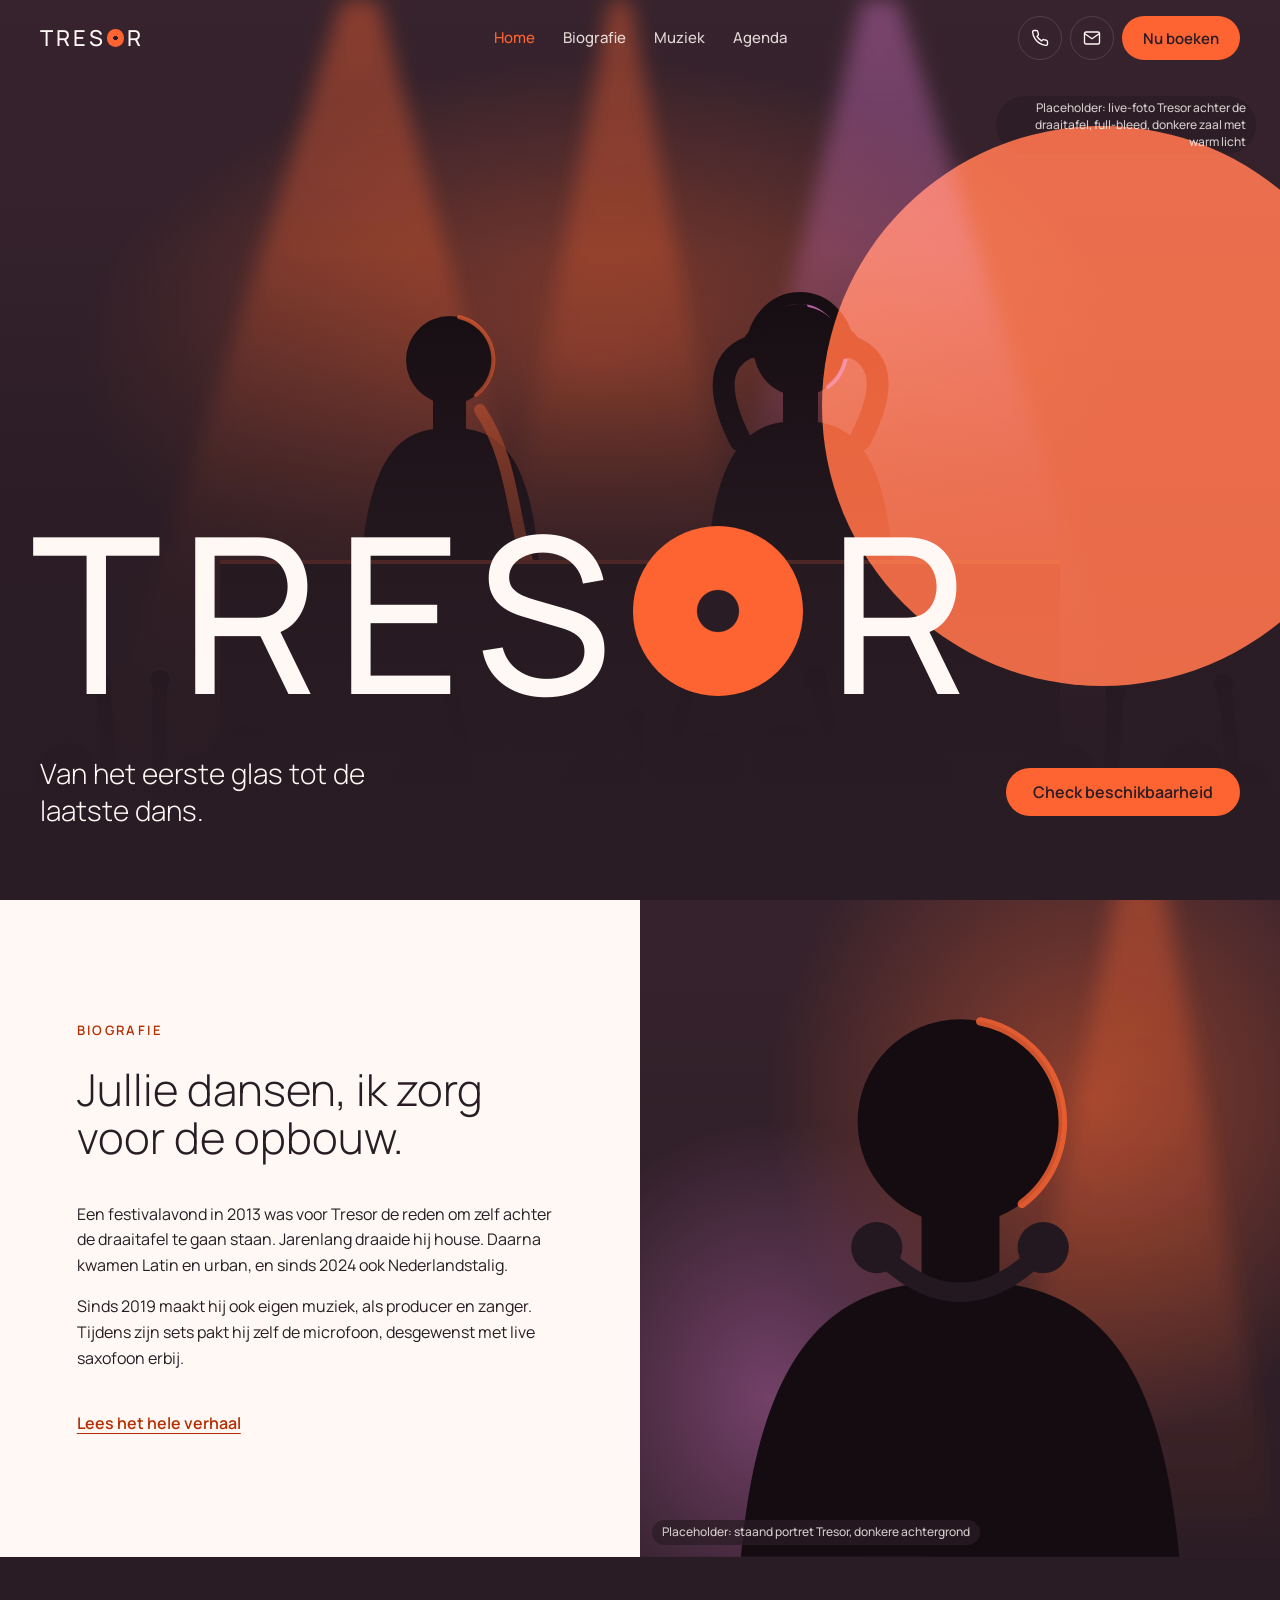
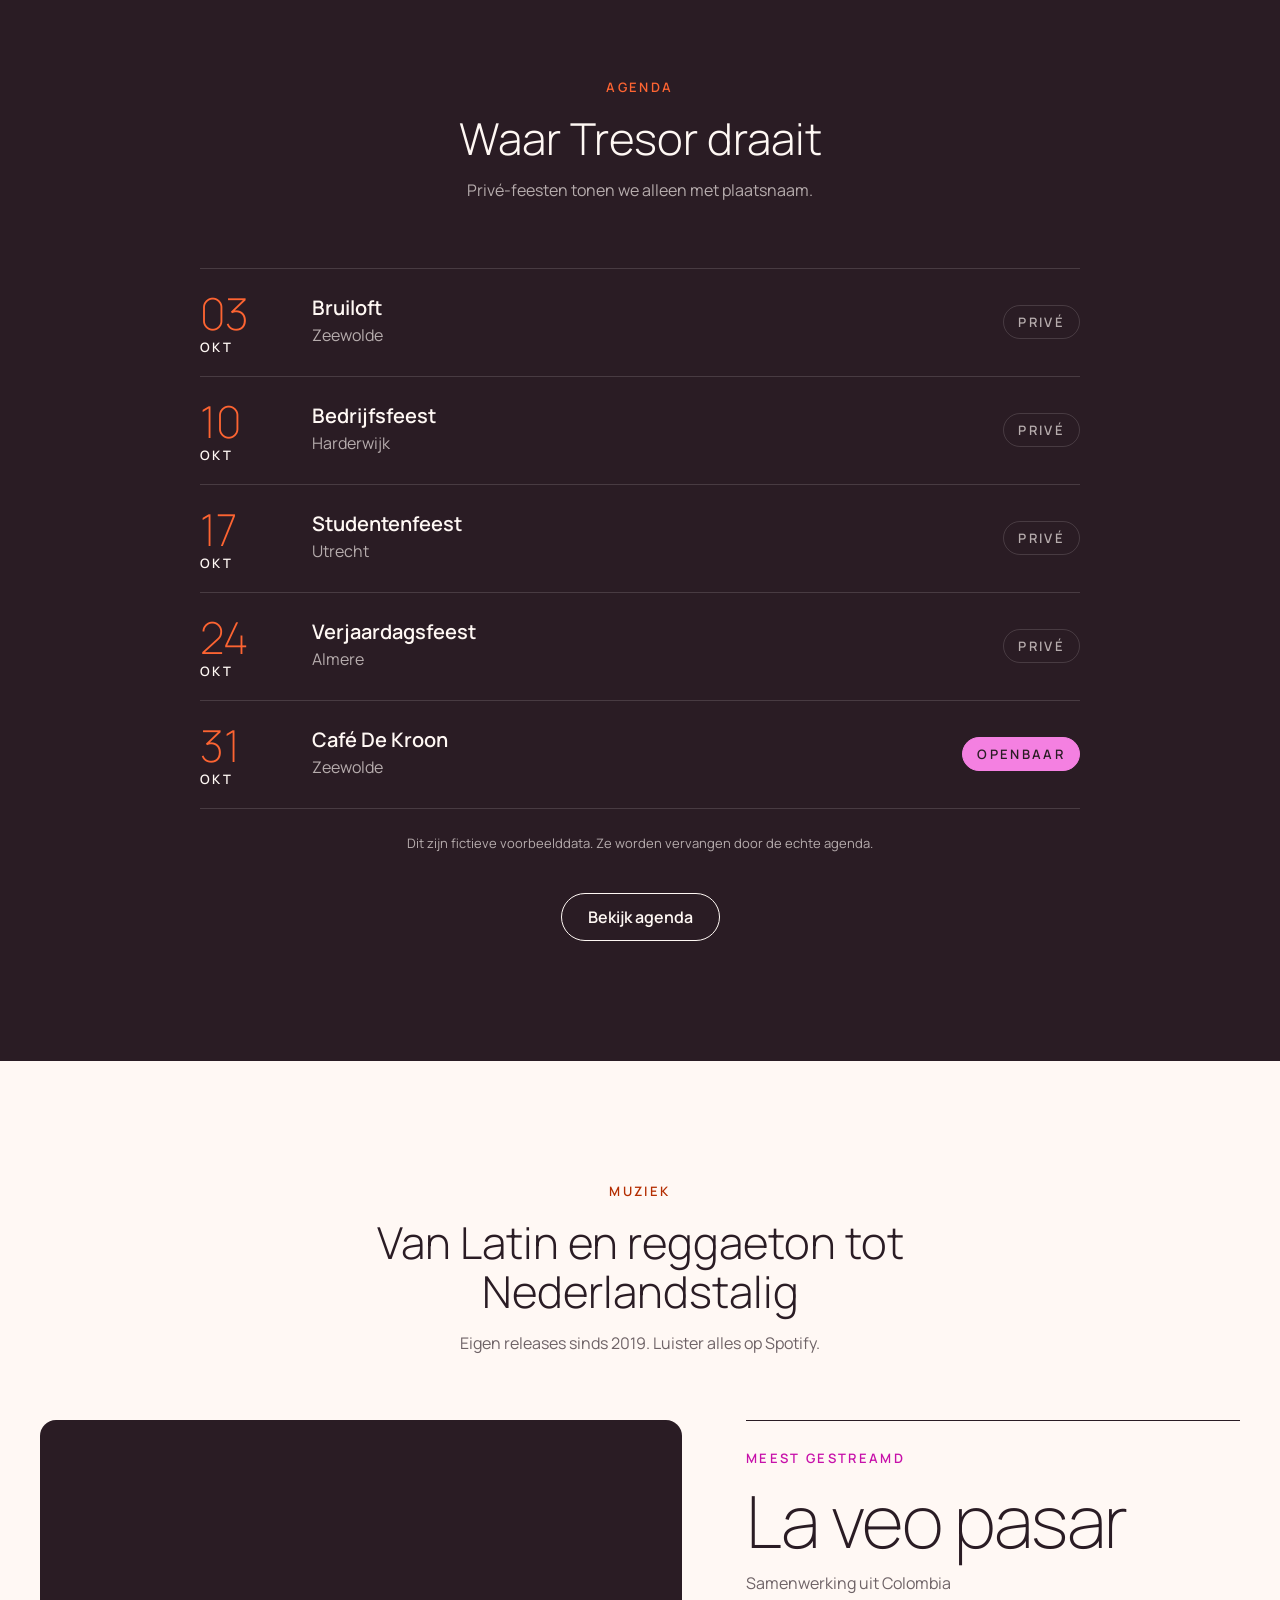
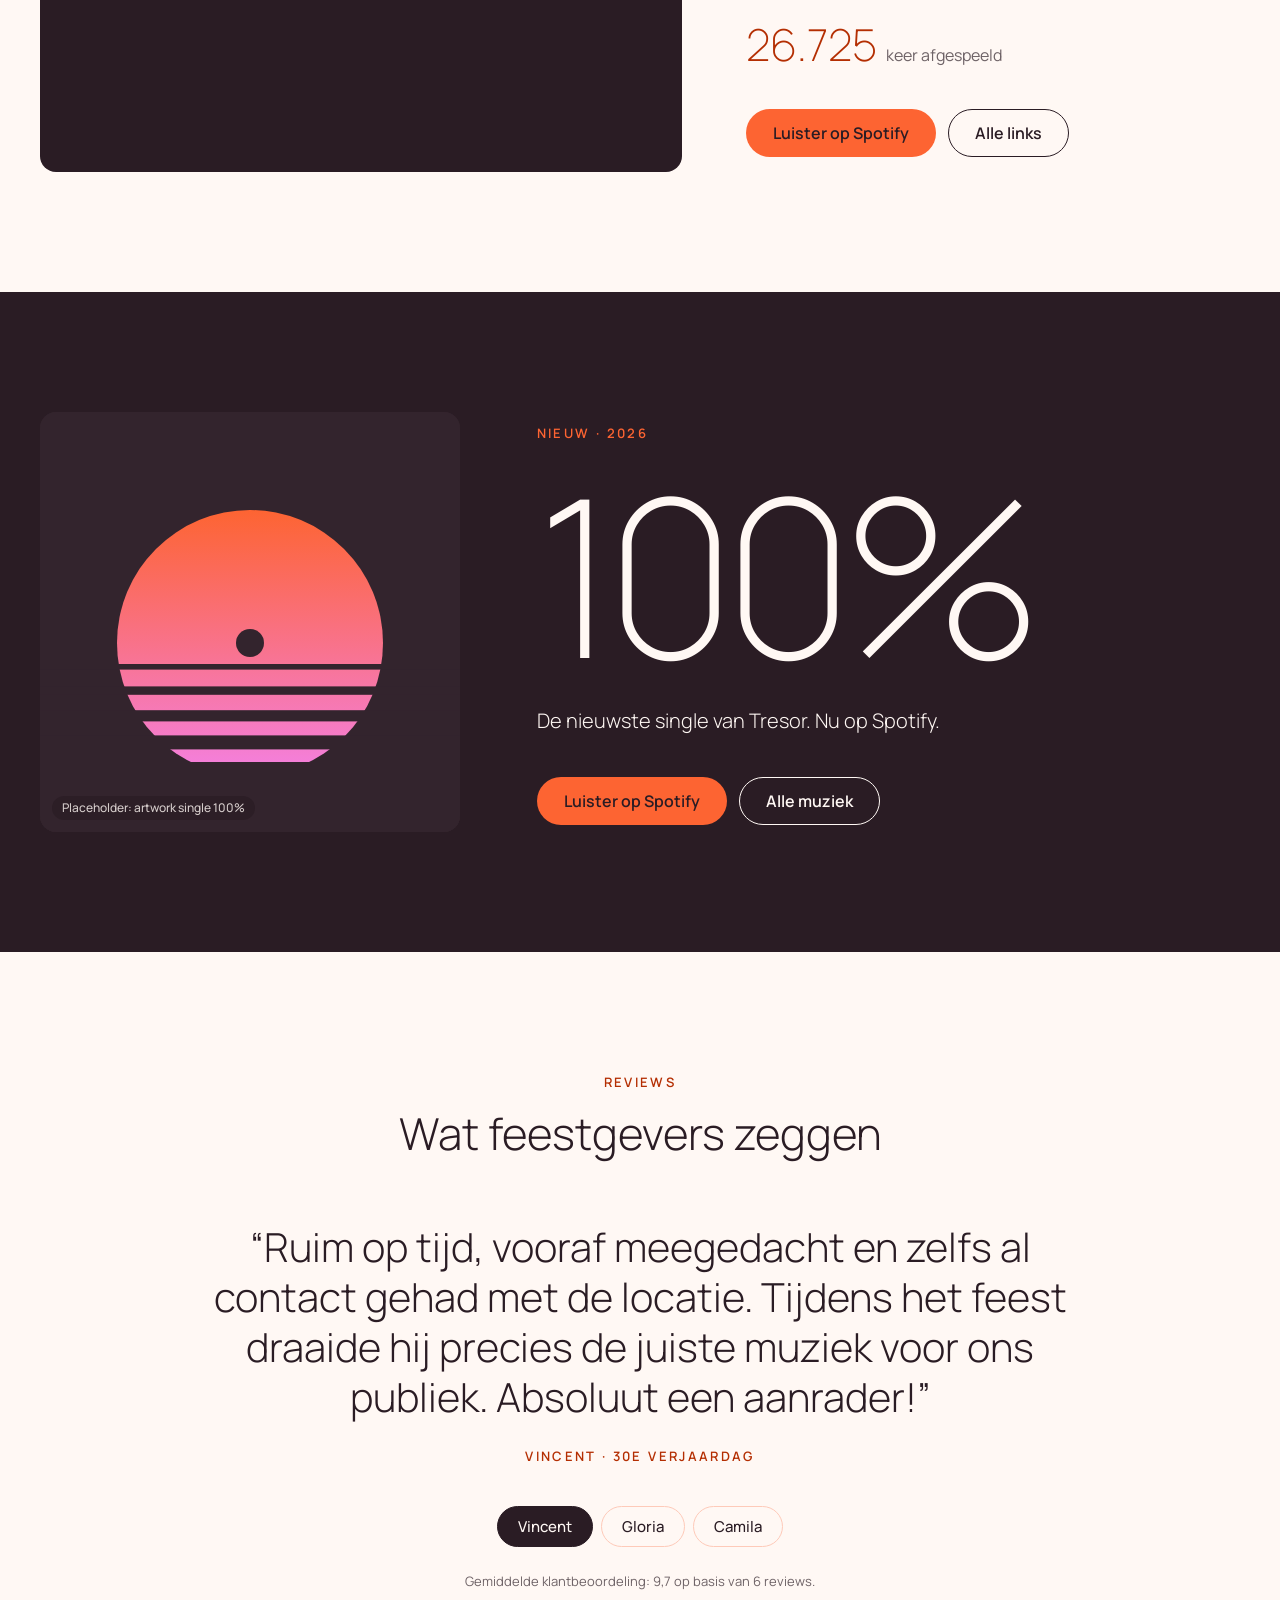
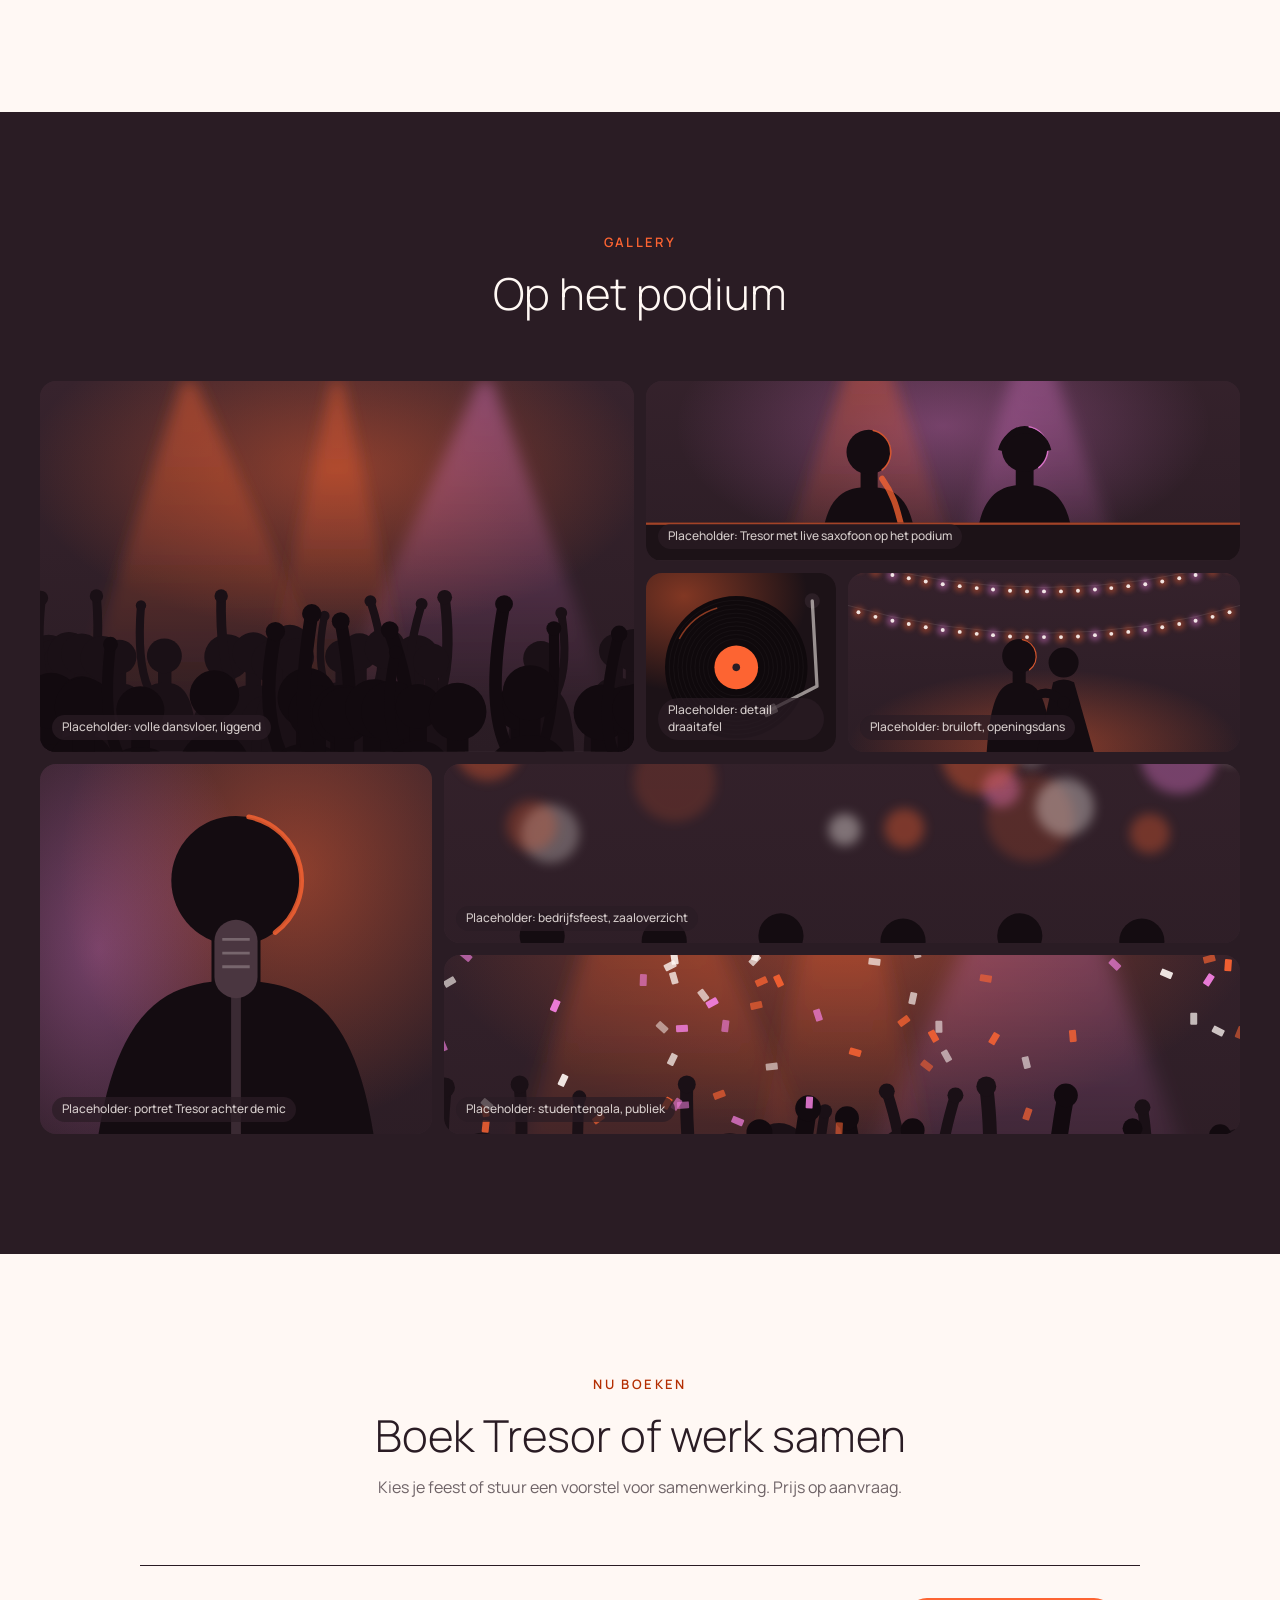
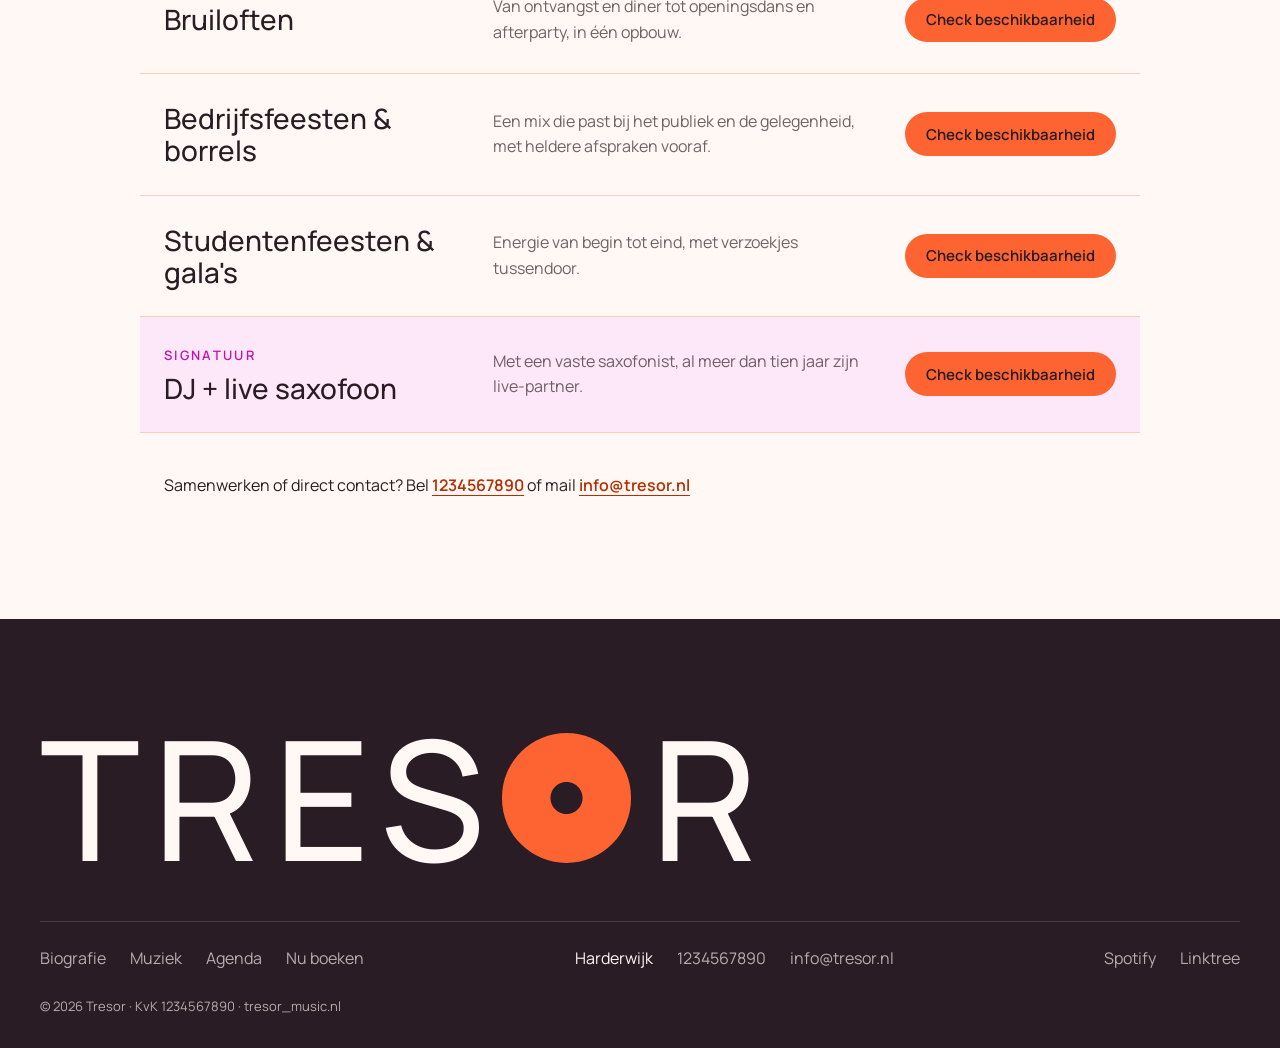
==== commit 23a0568b: "Teksten herschreven: geen andere artiesten, echte reviews, samenwerking als ingang Co-Authored-By: C" ====
--- a/index.html
+++ b/index.html
@@ -73,8 +73,8 @@
     <div class="bio-text">
       <span class="label" id="bio-title" style="color:var(--link);display:block;margin-bottom:24px">Biografie</span>
       <p class="bio-quote">Jullie dansen, ik zorg voor de opbouw.</p>
-      <p>Martin Garrix op Tomorrowland was in 2013 de reden voor Tresor om zelf achter de draaitafel te gaan staan. Jarenlang draaide hij house. Daarna kwam Latin: de ritmes van Ozuna, Rauw Alejandro en Manuel Turizo.</p>
-      <p>Sinds 2019 maakt hij ook eigen muziek, als producer en zanger. En al meer dan tien jaar staat saxofonist Jan van Oort naast hem op het podium.</p>
+      <p>Een festivalavond in 2013 was voor Tresor de reden om zelf achter de draaitafel te gaan staan. Jarenlang draaide hij house. Daarna kwamen Latin en urban, en sinds 2024 ook Nederlandstalig.</p>
+      <p>Sinds 2019 maakt hij ook eigen muziek, als producer en zanger. Tijdens zijn sets pakt hij zelf de microfoon, desgewenst met live saxofoon erbij.</p>
       <a class="textlink" href="biografie.html">Lees het hele verhaal</a>
     </div>
     <!-- PLACEHOLDER: staand portret Tresor, loopt door tot de rand -->
@@ -107,7 +107,7 @@
     <div class="wrap">
       <header class="sec-head">
         <span class="label">Muziek</span>
-        <h2 class="h1" id="muziek-title">Van house naar Latin en reggaeton</h2>
+        <h2 class="h1" id="muziek-title">Van Latin en reggaeton tot Nederlandstalig</h2>
         <p class="muted">Eigen releases sinds 2019. Luister alles op Spotify.</p>
       </header>
       <div class="music">
@@ -117,7 +117,7 @@
         <div class="top-track">
           <span class="label">Meest gestreamd</span>
           <p class="display">La veo pasar</p>
-          <p class="muted">Met Mr Freddy Music</p>
+          <p class="muted">Samenwerking uit Colombia</p>
           <p class="plays">26.725 <span style="font-size:16px;font-weight:400;color:var(--muted-light)">keer afgespeeld</span></p>
           <div class="btn-row">
             <a class="btn btn-primary" href="https://open.spotify.com/artist/4Jpk6IuSUI2xoQr6cXJFNq" target="_blank" rel="noopener">Luister op Spotify</a>
@@ -153,18 +153,18 @@
         <span class="label">Reviews</span>
         <h2 class="h1" id="review-title">Wat feestgevers zeggen</h2>
       </header>
-      <!-- PLACEHOLDER: fictieve reviews ter illustratie: vervangen door echte reviews -->
+      <!-- Echte klantreviews (bron: Showbird-profiel Tresor), licht ingekort -->
       <div class="review">
         <blockquote id="quote" aria-live="polite">
-          <p>Tresor wist precies wanneer hij de zaal los moest laten. Van rustige achtergrondmuziek tijdens het diner tot een volle dansvloer later op de avond. Top geregeld!</p>
-          <cite>Lisanne · Bruiloft Zeewolde</cite>
+          <p>Ruim op tijd, vooraf meegedacht en zelfs al contact gehad met de locatie. Tijdens het feest draaide hij precies de juiste muziek voor ons publiek. Absoluut een aanrader!</p>
+          <cite>Vincent · 30e verjaardag</cite>
         </blockquote>
         <div class="who" role="group" aria-label="Kies een review">
-          <button aria-pressed="true" data-i="0">Lisanne</button>
-          <button aria-pressed="false" data-i="1">Thomas</button>
-          <button aria-pressed="false" data-i="2">Sander</button>
-        </div>
-        <p class="note muted">Dit zijn fictieve voorbeeldreviews. Ze worden vervangen door echte reviews.</p>
+          <button aria-pressed="true" data-i="0">Vincent</button>
+          <button aria-pressed="false" data-i="1">Gloria</button>
+          <button aria-pressed="false" data-i="2">Camila</button>
+        </div>
+        <p class="note muted">Gemiddelde klantbeoordeling: 9,7 op basis van 6 reviews.</p>
       </div>
     </div>
   </section>
@@ -179,7 +179,7 @@
       <!-- PLACEHOLDERS: live-foto's van optredens -->
       <div class="wall">
         <div class="ph a" data-ph="Placeholder: volle dansvloer, liggend"><svg class="scene" aria-hidden="true"><use href="#s-crowd"/></svg></div>
-        <div class="ph b" data-ph="Placeholder: Tresor + Jan van Oort (sax) op het podium"><svg class="scene" aria-hidden="true"><use href="#s-duo"/></svg></div>
+        <div class="ph b" data-ph="Placeholder: Tresor met live saxofoon op het podium"><svg class="scene" aria-hidden="true"><use href="#s-duo"/></svg></div>
         <div class="ph d" data-ph="Placeholder: detail draaitafel"><svg class="scene" aria-hidden="true"><use href="#s-deck"/></svg></div>
         <div class="ph e" data-ph="Placeholder: bruiloft, openingsdans"><svg class="scene" aria-hidden="true"><use href="#s-couple"/></svg></div>
         <div class="ph c" data-ph="Placeholder: portret Tresor achter de mic"><svg class="scene" aria-hidden="true"><use href="#s-mic"/></svg></div>
@@ -194,8 +194,8 @@
     <div class="wrap">
       <header class="sec-head">
         <span class="label">Nu boeken</span>
-        <h2 class="h1" id="boek-title">Boek Tresor voor je feest</h2>
-        <p class="muted">Kies je feest en check of je datum nog vrij is. Prijs op aanvraag.</p>
+        <h2 class="h1" id="boek-title">Boek Tresor of werk samen</h2>
+        <p class="muted">Kies je feest of stuur een voorstel voor samenwerking. Prijs op aanvraag.</p>
       </header>
       <div class="formats">
         <div class="format">
@@ -210,17 +210,17 @@
         </div>
         <div class="format">
           <h3 class="h2">Studentenfeesten &amp; gala's</h3>
-          <p>Energie van begin tot eind, van reggaeton tot house-klassiekers.</p>
+          <p>Energie van begin tot eind, met verzoekjes tussendoor.</p>
           <a class="btn btn-primary" href="boeken.html?soort=studentenfeest">Check beschikbaarheid</a>
         </div>
         <div class="format sig">
           <div><span class="label">Signatuur</span><h3 class="h2">DJ + live saxofoon</h3></div>
-          <p>Met Jan van Oort, al meer dan tien jaar zijn vaste live-partner.</p>
+          <p>Met een vaste saxofonist, al meer dan tien jaar zijn live-partner.</p>
           <a class="btn btn-primary" href="boeken.html?soort=dj-sax">Check beschikbaarheid</a>
         </div>
       </div>
       <div class="cta-foot">
-        <p>Liever direct contact? Bel <a class="textlink" href="tel:1234567890">1234567890</a> of mail <a class="textlink" href="mailto:info@tresor.nl">info@tresor.nl</a></p>
+        <p>Samenwerken of direct contact? Bel <a class="textlink" href="tel:1234567890">1234567890</a> of mail <a class="textlink" href="mailto:info@tresor.nl">info@tresor.nl</a></p>
       </div>
     </div>
   </section>
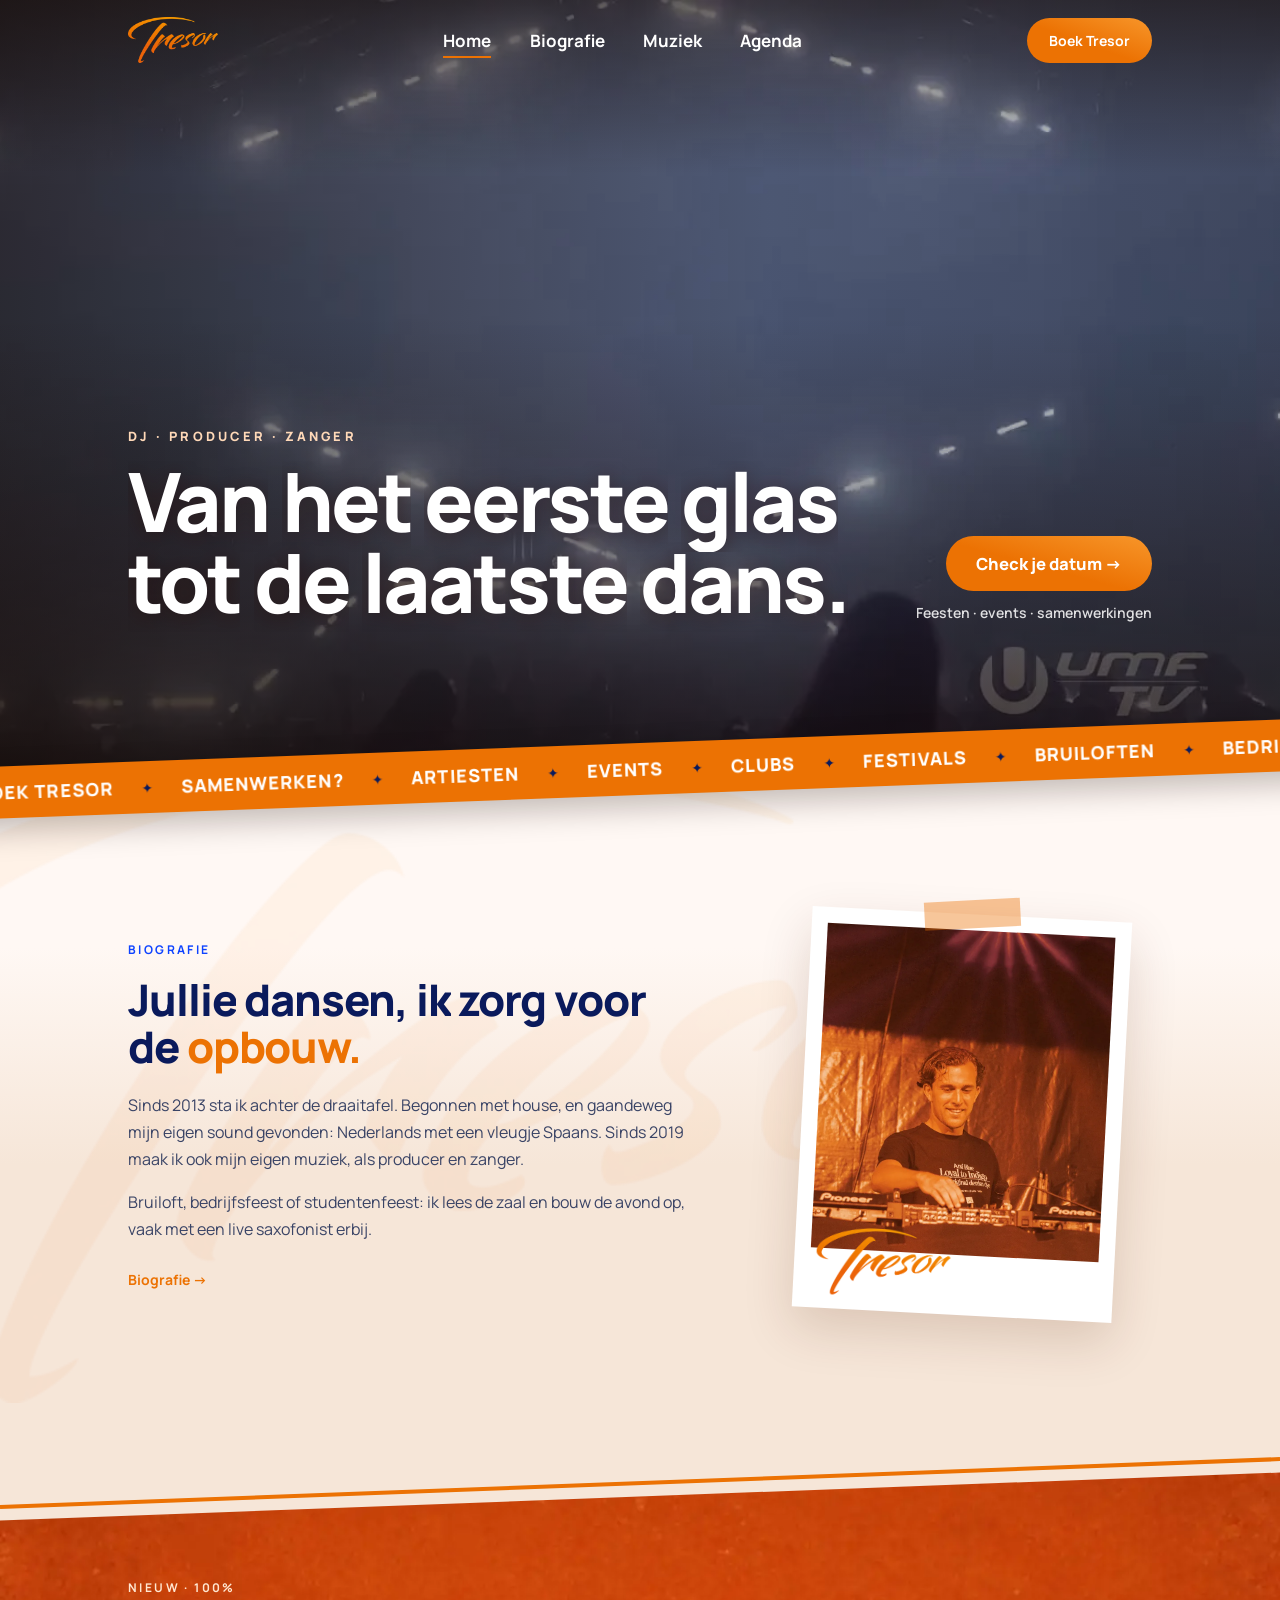
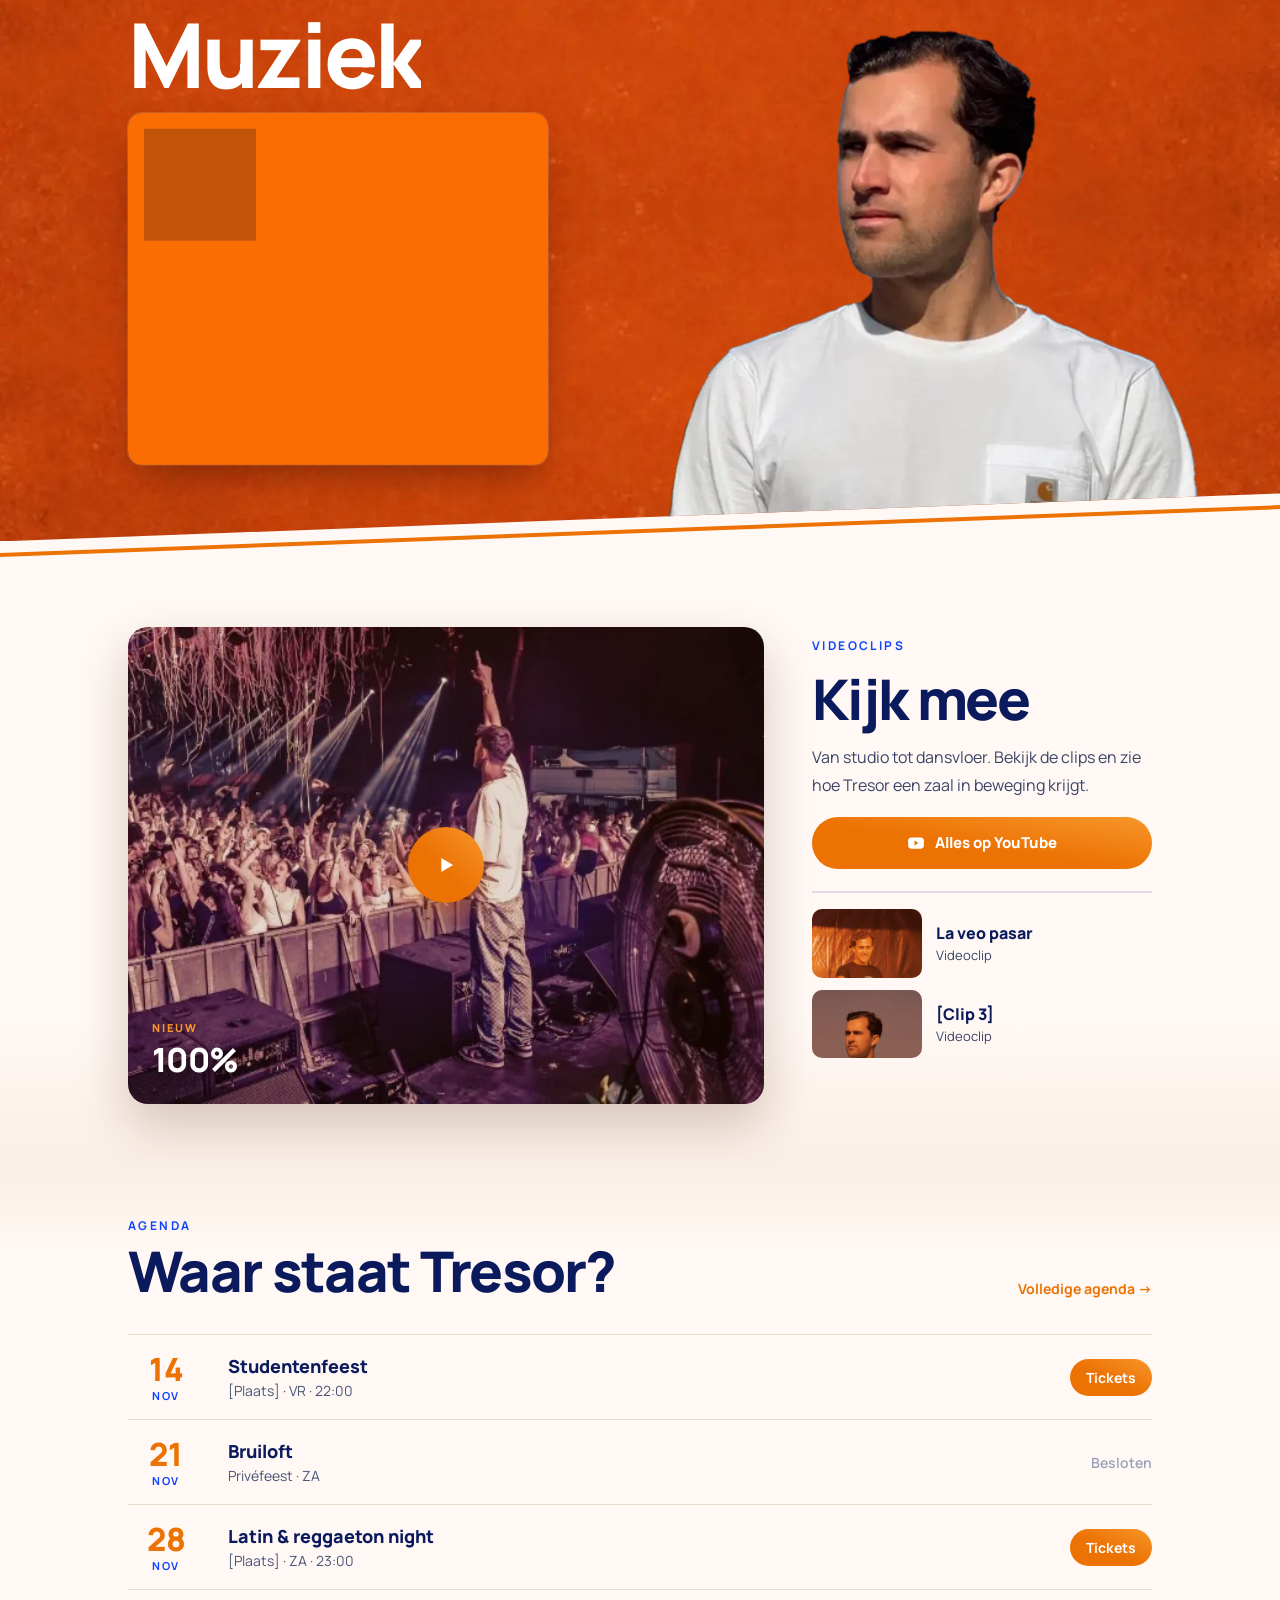
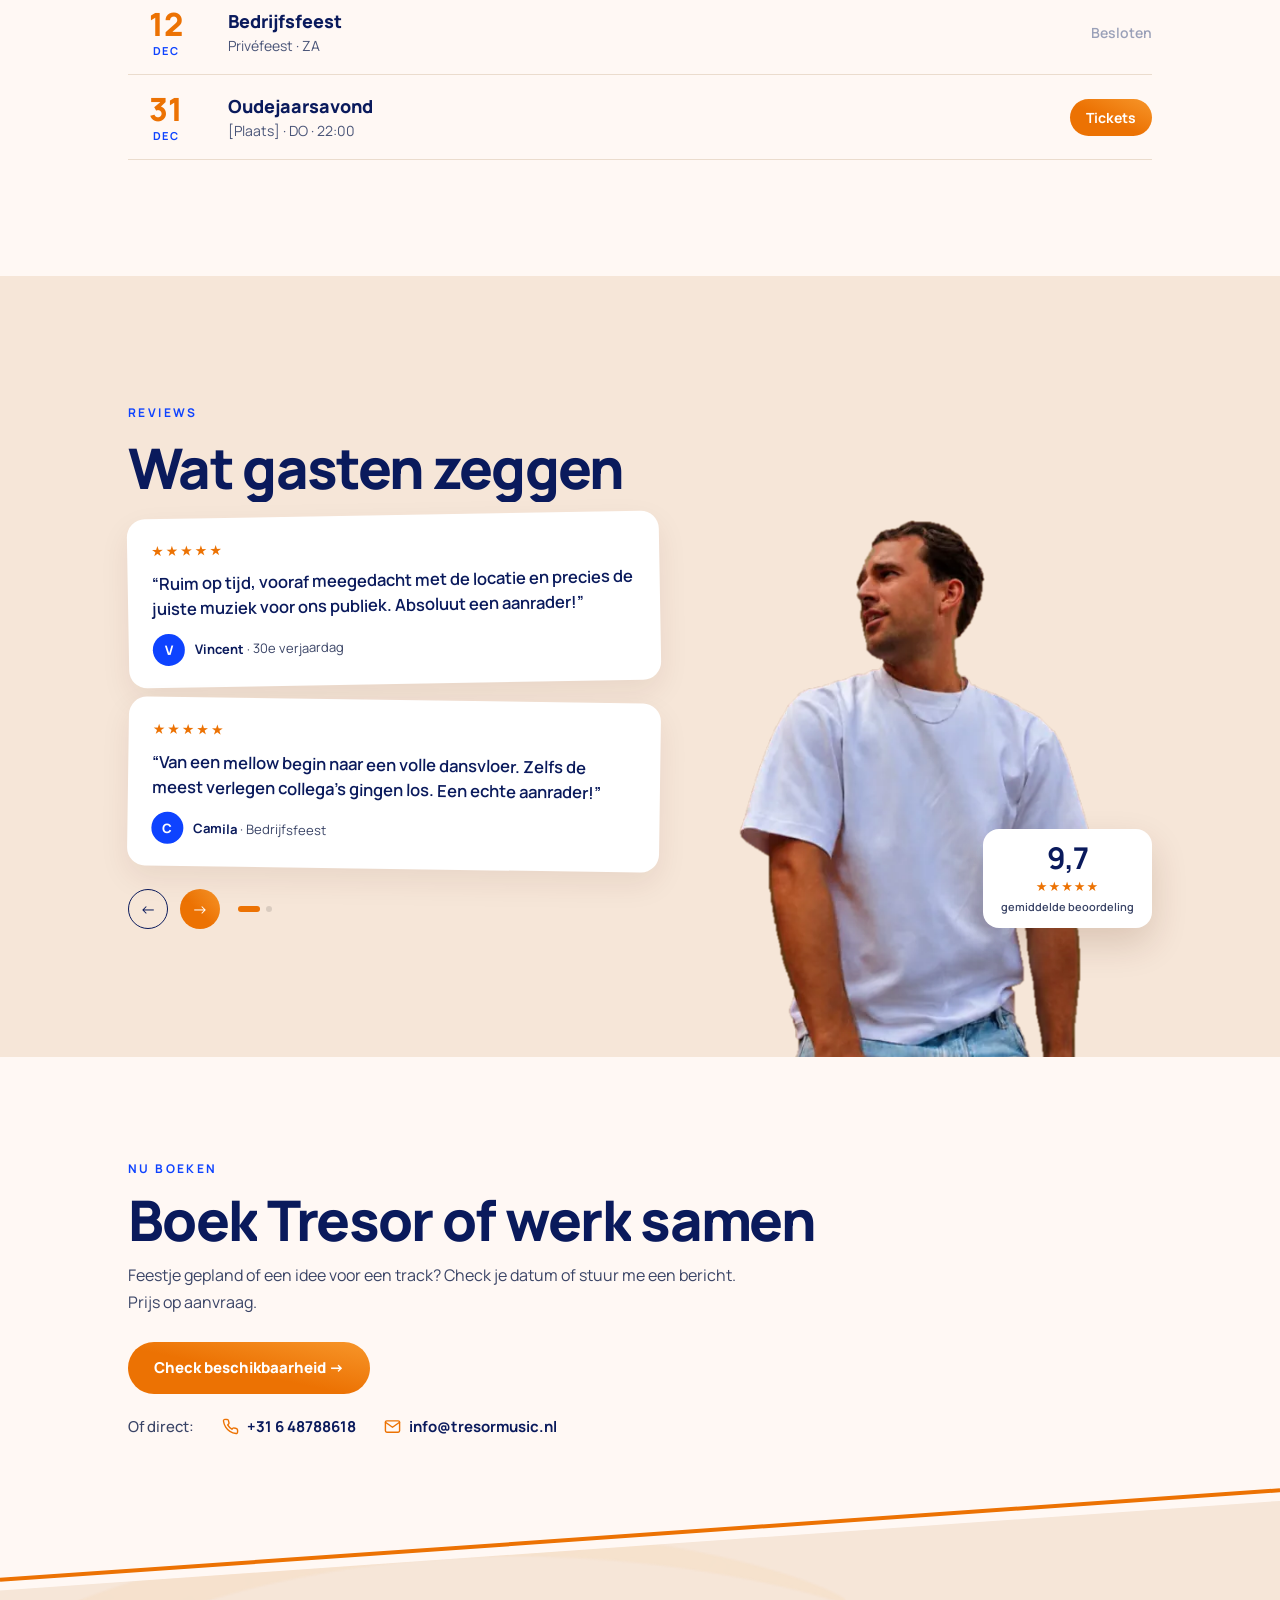
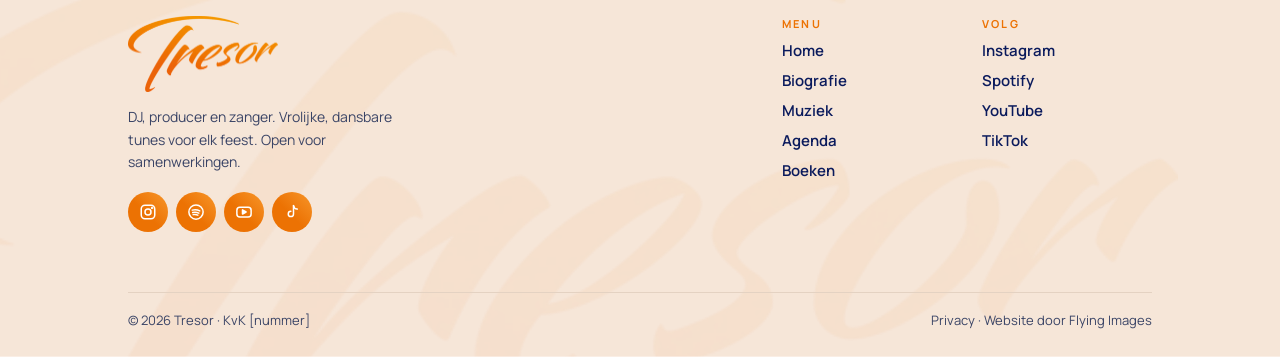
==== commit bcbd4969: "Wissel: inhoud van testtres2 (nieuwe site) overgenomen Oude inhoud staat op branch backup-voor-wisse" ====
--- a/index.html
+++ b/index.html
@@ -1,255 +1,158 @@
-<!DOCTYPE html>
+<!doctype html>
 <html lang="nl">
 <head>
-<meta charset="UTF-8">
-<meta name="viewport" content="width=device-width, initial-scale=1, viewport-fit=cover">
-<title>Tresor | DJ, producer &amp; zanger uit Harderwijk – Latin &amp; reggaeton</title>
-<meta name="description" content="Tresor is DJ, producer en zanger uit Harderwijk. Latin, reggaeton en house voor bruiloften, bedrijfsfeesten en studentengala's, ook met live saxofoon. Check beschikbaarheid.">
+<meta charset="utf-8">
+<meta name="viewport" content="width=device-width, initial-scale=1">
+<title>Tresor | DJ, producer &amp; zanger</title>
+<meta name="description" content="Tresor: DJ, producer en zanger. Energieke, dansbare en vrolijke tunes, Nederlands met een vleugje Spaans. Boek hem voor je feest.">
 <link rel="preconnect" href="https://fonts.googleapis.com">
 <link rel="preconnect" href="https://fonts.gstatic.com" crossorigin>
-<link href="https://fonts.googleapis.com/css2?family=Manrope:wght@200;300;400;500;600&display=swap" rel="stylesheet">
-<link rel="stylesheet" href="styles.css">
-<script src="main.js" defer></script>
+<link rel="preload" as="image" href="images/hero-video-poster.webp">
+<link rel="stylesheet" href="https://fonts.googleapis.com/css2?family=Manrope:wght@400;500;700;800&display=swap">
+<link rel="stylesheet" href="css/style.css">
 </head>
 <body>
-<!-- Gegenereerde sfeer-illustraties (SVG). Vervang per plek door een echte foto: verwijder de <svg class="scene"> en zet een <img> in de .ph -->
-<svg class="sprite" aria-hidden="true" width="0" height="0" style="position:absolute"><defs>
-<linearGradient id="gBeamO" x1="0" y1="0" x2="0" y2="1"><stop offset="0" stop-color="#FD6432" stop-opacity=".42"/><stop offset="1" stop-color="#FD6432" stop-opacity="0"/></linearGradient>
-<linearGradient id="gBeamP" x1="0" y1="0" x2="0" y2="1"><stop offset="0" stop-color="#F480E1" stop-opacity=".36"/><stop offset="1" stop-color="#F480E1" stop-opacity="0"/></linearGradient>
-<linearGradient id="gBg" x1="0" y1="0" x2="0" y2="1"><stop offset="0" stop-color="#37232d"/><stop offset="1" stop-color="#2A1C24"/></linearGradient>
-<radialGradient id="gHazeO"><stop offset="0" stop-color="#FD6432" stop-opacity=".45"/><stop offset="1" stop-color="#FD6432" stop-opacity="0"/></radialGradient>
-<radialGradient id="gHazeP"><stop offset="0" stop-color="#F480E1" stop-opacity=".35"/><stop offset="1" stop-color="#F480E1" stop-opacity="0"/></radialGradient>
-<linearGradient id="gSun" x1="0" y1="0" x2="0" y2="1"><stop offset="0" stop-color="#FD6432"/><stop offset="1" stop-color="#F480E1"/></linearGradient>
-<filter id="fBlur" x="-50%" y="-50%" width="200%" height="200%"><feGaussianBlur stdDeviation="14"/></filter>
-<filter id="fBeam" x="-50%" y="-10%" width="200%" height="120%"><feGaussianBlur stdDeviation="10"/></filter>
-<filter id="fSoft" x="-50%" y="-50%" width="200%" height="200%"><feGaussianBlur stdDeviation="4"/></filter>
-</defs><symbol id="s-hero" viewBox="0 0 1600 900" preserveAspectRatio="xMidYMid slice"><rect width="1600" height="900" fill="url(#gBg)"/><ellipse cx="760" cy="360" rx="520" ry="300" fill="url(#gHazeO)"/><polygon points="502 0 538 0 760 820 240 820" fill="url(#gBeamO)" filter="url(#fBeam)"/><polygon points="1022 0 1058 0 1320 820 820 820" fill="url(#gBeamP)" filter="url(#fBeam)"/><polygon points="770 0 790 0 920 700 640 700" fill="url(#gBeamO)" filter="url(#fBeam)"/><rect x="593" y="386" width="33" height="53" fill="#140c11"/><path d="M518 640 C518 450 559 428 610 428 C661 428 702 450 702 640Z" fill="#140c11"/><circle cx="610" cy="360" r="44" fill="#140c11"/><path d="M619 317 A44 44 0 0 1 636 395" stroke="#FD6432" stroke-width="4" fill="none" stroke-linecap="round" opacity=".8"/><path d="M640 410 C680 470 670 540 700 590 C710 610 690 630 670 612" stroke="#FD6432" stroke-opacity=".75" stroke-width="12" fill="none" stroke-linecap="round"/><rect x="943" y="378" width="35" height="55" fill="#140c11"/><path d="M864 640 C864 444 907 421 960 421 C1013 421 1056 444 1056 640Z" fill="#140c11"/><circle cx="960" cy="350" r="46" fill="#140c11"/><path d="M969 305 A46 46 0 0 1 988 387" stroke="#F480E1" stroke-width="4" fill="none" stroke-linecap="round" opacity=".8"/><path d="M900 440 Q860 360 918 344" stroke="#140c11" stroke-width="22" stroke-linecap="round" fill="none"/><circle cx="918" cy="344" r="15" fill="#140c11"/><path d="M1020 440 Q1062 360 1004 344" stroke="#140c11" stroke-width="22" stroke-linecap="round" fill="none"/><circle cx="1004" cy="344" r="15" fill="#140c11"/><path d="M912 350 A48 52 0 0 1 1008 350" stroke="#140c11" stroke-width="12" fill="none"/><rect x="380" y="560" width="840" height="340" fill="#1c1217"/><rect x="380" y="560" width="840" height="4" fill="#FD6432" opacity=".6"/><rect x="-12" y="798" width="28" height="44" fill="#120a0f"/><path d="M-68 1008 C-68 851 -36 833 2 833 C40 833 71 851 71 1008Z" fill="#120a0f"/><circle cx="1.5955061499935823" cy="776.2387177157877" r="36.38632684374735" fill="#120a0f"/><rect x="17" y="791" width="28" height="44" fill="#120a0f"/><path d="M-39 1009 C-39 844 -7 826 31 826 C69 826 100 844 100 1009Z" fill="#120a0f"/><circle cx="30.85927241038999" cy="769.1212798810083" r="36.545753603065776" fill="#120a0f"/><path d="M57 829 Q36 780 40 699" stroke="#120a0f" stroke-width="14" stroke-linecap="round" fill="none"/><circle cx="40" cy="699" r="10" fill="#120a0f"/><rect x="73" y="789" width="23" height="37" fill="#120a0f"/><path d="M27 974 C27 833 53 818 85 818 C117 818 143 833 143 974Z" fill="#120a0f"/><circle cx="85.01155869227559" cy="770.3043328804764" r="30.739560848008928" fill="#120a0f"/><rect x="77" y="802" width="21" height="33" fill="#120a0f"/><path d="M35 956 C35 842 59 828 87 828 C116 828 140 842 140 956Z" fill="#120a0f"/><circle cx="87.46732915329349" cy="785.2034383384029" r="27.631626322408028" fill="#120a0f"/><path d="M255 834 Q277 784 262 686" stroke="#120a0f" stroke-width="14" stroke-linecap="round" fill="none"/><circle cx="262" cy="686" r="10" fill="#120a0f"/><rect x="215" y="793" width="24" height="37" fill="#120a0f"/><path d="M168 977 C168 838 194 823 227 823 C260 823 286 838 286 977Z" fill="#120a0f"/><circle cx="227.01093539857925" cy="774.3418427026422" r="31.233942399529152" fill="#120a0f"/><path d="M337 843 Q315 794 320 680" stroke="#120a0f" stroke-width="14" stroke-linecap="round" fill="none"/><circle cx="320" cy="680" r="10" fill="#120a0f"/><rect x="353" y="803" width="23" height="37" fill="#120a0f"/><path d="M306 975 C306 848 332 832 364 832 C397 832 423 848 423 975Z" fill="#120a0f"/><circle cx="364.30277611658204" cy="784.2570961428694" r="30.89091037967072" fill="#120a0f"/><rect x="357" y="806" width="26" height="41" fill="#120a0f"/><path d="M306 994 C306 855 335 838 370 838 C406 838 435 855 435 994Z" fill="#120a0f"/><circle cx="370.2619884307018" cy="785.5564770377292" r="34.05528250595022" fill="#120a0f"/><rect x="391" y="785" width="29" height="45" fill="#120a0f"/><path d="M334 1015 C334 840 366 821 405 821 C445 821 477 840 477 1015Z" fill="#120a0f"/><circle cx="405.3405834979325" cy="762.8044078041419" r="37.575595367708736" fill="#120a0f"/><rect x="461" y="805" width="26" height="41" fill="#120a0f"/><path d="M408 997 C408 855 438 838 474 838 C510 838 540 855 540 997Z" fill="#120a0f"/><circle cx="474.0789616057682" cy="784.1618361149237" r="34.565804242090394" fill="#120a0f"/><path d="M616 845 Q639 792 606 679" stroke="#120a0f" stroke-width="15" stroke-linecap="round" fill="none"/><circle cx="606" cy="679" r="10" fill="#120a0f"/><rect x="574" y="802" width="25" height="39" fill="#120a0f"/><path d="M524 987 C524 850 552 833 587 833 C621 833 649 850 649 987Z" fill="#120a0f"/><circle cx="586.72647313885" cy="782.5039344851541" r="32.88238822821542" fill="#120a0f"/><path d="M779 845 Q801 796 796 717" stroke="#120a0f" stroke-width="14" stroke-linecap="round" fill="none"/><circle cx="796" cy="717" r="10" fill="#120a0f"/><rect x="739" y="805" width="24" height="37" fill="#120a0f"/><path d="M692 976 C692 850 719 834 751 834 C784 834 810 850 810 976Z" fill="#120a0f"/><circle cx="751.2321523368146" cy="786.269999272837" r="30.925541928150906" fill="#120a0f"/><rect x="749" y="809" width="25" height="40" fill="#120a0f"/><path d="M698 990 C698 857 726 841 761 841 C796 841 825 857 825 990Z" fill="#120a0f"/><circle cx="761.2192622669094" cy="788.8001174171853" r="33.3743903423817" fill="#120a0f"/><rect x="827" y="787" width="23" height="36" fill="#120a0f"/><path d="M781 970 C781 830 807 815 838 815 C869 815 895 830 895 970Z" fill="#120a0f"/><circle cx="838.0171850286142" cy="768.8783926778918" r="29.97144975222809" fill="#120a0f"/><path d="M844 825 Q821 774 853 673" stroke="#120a0f" stroke-width="14" stroke-linecap="round" fill="none"/><circle cx="853" cy="673" r="10" fill="#120a0f"/><rect x="860" y="784" width="24" height="38" fill="#120a0f"/><path d="M812 982 C812 830 839 814 873 814 C906 814 933 830 933 982Z" fill="#120a0f"/><circle cx="872.5359294853611" cy="764.3862129992615" r="32.06504448377653" fill="#120a0f"/><path d="M983 832 Q1009 772 975 677" stroke="#120a0f" stroke-width="17" stroke-linecap="round" fill="none"/><circle cx="975" cy="677" r="12" fill="#120a0f"/><rect x="935" y="783" width="28" height="45" fill="#120a0f"/><path d="M878 1014 C878 838 910 819 949 819 C988 819 1020 838 1020 1014Z" fill="#120a0f"/><circle cx="949.4033160073609" cy="760.9451548652439" r="37.386745917563275" fill="#120a0f"/><rect x="957" y="803" width="28" height="44" fill="#120a0f"/><path d="M901 1008 C901 856 932 837 970 837 C1008 837 1040 856 1040 1008Z" fill="#120a0f"/><circle cx="970.428863297759" cy="780.857903950003" r="36.413348407132666" fill="#120a0f"/><rect x="992" y="801" width="28" height="44" fill="#120a0f"/><path d="M936 1011 C936 854 968 836 1006 836 C1045 836 1076 854 1076 1011Z" fill="#120a0f"/><circle cx="1006.1812987372086" cy="778.8899995263399" r="36.75991569713122" fill="#120a0f"/><rect x="1009" y="793" width="25" height="39" fill="#120a0f"/><path d="M960 983 C960 839 987 823 1021 823 C1055 823 1082 839 1082 983Z" fill="#120a0f"/><circle cx="1021.171479587709" cy="773.3923710333684" r="32.24087581511077" fill="#120a0f"/><rect x="1016" y="793" width="25" height="39" fill="#120a0f"/><path d="M966 986 C966 841 994 824 1028 824 C1062 824 1090 841 1090 986Z" fill="#120a0f"/><circle cx="1028.0717504924255" cy="773.7719773322494" r="32.71113274418469" fill="#120a0f"/><rect x="1069" y="798" width="24" height="39" fill="#120a0f"/><path d="M1020 983 C1020 845 1048 829 1081 829 C1115 829 1142 845 1142 983Z" fill="#120a0f"/><circle cx="1081.1148196061317" cy="778.9324091568086" r="32.08432179134792" fill="#120a0f"/><rect x="1185" y="800" width="22" height="35" fill="#120a0f"/><path d="M1141 963 C1141 842 1166 828 1196 828 C1226 828 1250 842 1250 963Z" fill="#120a0f"/><circle cx="1195.653044170444" cy="783.0505232450065" r="28.85162743357741" fill="#120a0f"/><path d="M1253 837 Q1275 786 1275 693" stroke="#120a0f" stroke-width="15" stroke-linecap="round" fill="none"/><circle cx="1275" cy="693" r="10" fill="#120a0f"/><rect x="1211" y="795" width="25" height="39" fill="#120a0f"/><path d="M1162 984 C1162 842 1190 826 1223 826 C1257 826 1285 842 1285 984Z" fill="#120a0f"/><circle cx="1223.4976039103803" cy="775.8489462543987" r="32.25352751937447" fill="#120a0f"/><path d="M1379 834 Q1401 785 1383 684" stroke="#120a0f" stroke-width="14" stroke-linecap="round" fill="none"/><circle cx="1383" cy="684" r="10" fill="#120a0f"/><rect x="1340" y="794" width="23" height="37" fill="#120a0f"/><path d="M1294 973 C1294 838 1320 823 1352 823 C1384 823 1410 838 1410 973Z" fill="#120a0f"/><circle cx="1351.7967800899976" cy="775.6148650189025" r="30.518198753815703" fill="#120a0f"/><rect x="1342" y="791" width="23" height="36" fill="#120a0f"/><path d="M1296 971 C1296 835 1322 820 1353 820 C1385 820 1411 835 1411 971Z" fill="#120a0f"/><circle cx="1353.4492946381943" cy="772.9025927068064" r="30.23092379649257" fill="#120a0f"/><rect x="1394" y="804" width="20" height="32" fill="#120a0f"/><path d="M1354 948 C1354 843 1376 829 1404 829 C1431 829 1454 843 1454 948Z" fill="#120a0f"/><circle cx="1403.5943037150066" cy="788.7271025507105" r="26.26618962788972" fill="#120a0f"/><rect x="1599" y="805" width="29" height="45" fill="#120a0f"/><path d="M1541 1015 C1541 859 1574 841 1613 841 C1652 841 1684 859 1684 1015Z" fill="#120a0f"/><circle cx="1612.857530237159" cy="782.4543446912228" r="37.559666964635085" fill="#120a0f"/></symbol><symbol id="s-portrait" viewBox="0 0 600 800" preserveAspectRatio="xMidYMid slice"><rect width="600" height="800" fill="url(#gBg)"/><ellipse cx="420" cy="280" rx="300" ry="320" fill="url(#gHazeO)"/><ellipse cx="120" cy="560" rx="220" ry="260" fill="url(#gHazeP)"/><polygon points="462 0 478 0 600 700 330 700" fill="url(#gBeamO)" filter="url(#fBeam)"/><rect x="264" y="358" width="73" height="115" fill="#140c11"/><path d="M90 820 C90 497 184 449 300 449 C416 449 510 497 510 820Z" fill="#140c11"/><circle cx="300" cy="300" r="96" fill="#140c11"/><path d="M319 206 A96 96 0 0 1 358 377" stroke="#FD6432" stroke-width="8" fill="none" stroke-linecap="round" opacity=".8"/><path d="M222 420 Q300 500 378 420" stroke="#241820" stroke-width="18" fill="none" stroke-linecap="round"/><circle cx="222" cy="418" r="24" fill="#241820"/><circle cx="378" cy="418" r="24" fill="#241820"/></symbol><symbol id="s-artwork" viewBox="0 0 600 600" preserveAspectRatio="xMidYMid slice"><rect width="600" height="600" fill="#33242D"/><circle cx="300" cy="330" r="190" fill="url(#gSun)"/><rect x="0" y="360" width="600" height="8" fill="#33242D"/><rect x="0" y="392" width="600" height="12" fill="#33242D"/><rect x="0" y="426" width="600" height="16" fill="#33242D"/><rect x="0" y="462" width="600" height="20" fill="#33242D"/><rect x="0" y="500" width="600" height="26" fill="#33242D"/><rect x="0" y="520" width="600" height="80" fill="#33242D"/><circle cx="300" cy="330" r="20" fill="#33242D"/></symbol><symbol id="s-crowd" viewBox="0 0 800 500" preserveAspectRatio="xMidYMid slice"><rect width="800" height="500" fill="url(#gBg)"/><ellipse cx="400" cy="120" rx="420" ry="220" fill="url(#gHazeO)"/><polygon points="192 0 208 0 420 460 40 460" fill="url(#gBeamO)" filter="url(#fBeam)"/><polygon points="592 0 608 0 780 460 380 460" fill="url(#gBeamP)" filter="url(#fBeam)"/><polygon points="394 0 406 0 500 420 300 420" fill="url(#gBeamO)" filter="url(#fBeam)"/><path d="M-16 431 Q-37 382 -23 285" stroke="#1a1016" stroke-width="14" stroke-linecap="round" fill="none"/><circle cx="-23" cy="285" r="10" fill="#1a1016"/><rect x="-0" y="391" width="23" height="37" fill="#1a1016"/><path d="M-47 564 C-47 436 -20 420 11 420 C43 420 70 436 70 564Z" fill="#1a1016"/><circle cx="11.496353091267299" cy="372.91391305845576" r="30.584684590486795" fill="#1a1016"/><rect x="8" y="395" width="22" height="35" fill="#1a1016"/><path d="M-36 553 C-36 437 -11 422 19 422 C49 422 74 437 74 553Z" fill="#1a1016"/><circle cx="19.129451718915277" cy="377.62394527221625" r="28.820026947612046" fill="#1a1016"/><rect x="20" y="392" width="18" height="29" fill="#1a1016"/><path d="M-17 523 C-17 427 4 415 29 415 C54 415 74 427 74 523Z" fill="#1a1016"/><circle cx="28.71909681075372" cy="378.13878680367196" r="23.878710267871433" fill="#1a1016"/><path d="M64 419 Q83 375 76 290" stroke="#1a1016" stroke-width="12" stroke-linecap="round" fill="none"/><circle cx="76" cy="290" r="9" fill="#1a1016"/><rect x="28" y="383" width="21" height="33" fill="#1a1016"/><path d="M-14 546 C-14 423 10 409 39 409 C68 409 91 423 91 546Z" fill="#1a1016"/><circle cx="38.67855580267991" cy="366.31063605988504" r="27.643682931333867" fill="#1a1016"/><path d="M13 430 Q-9 380 1 293" stroke="#1a1016" stroke-width="14" stroke-linecap="round" fill="none"/><circle cx="1" cy="293" r="10" fill="#1a1016"/><rect x="29" y="390" width="24" height="37" fill="#1a1016"/><path d="M-18 567 C-18 435 8 419 41 419 C73 419 100 435 100 567Z" fill="#1a1016"/><circle cx="40.84648080073592" cy="370.96494964679283" r="31.234413836388615" fill="#1a1016"/><rect x="46" y="385" width="21" height="33" fill="#1a1016"/><path d="M3 546 C3 425 27 411 56 411 C85 411 109 425 109 546Z" fill="#1a1016"/><circle cx="56.198931208846645" cy="368.3430589382444" r="27.74423710258671" fill="#1a1016"/><rect x="73" y="391" width="22" height="35" fill="#1a1016"/><path d="M28 556 C28 433 53 419 84 419 C115 419 140 433 140 556Z" fill="#1a1016"/><circle cx="83.9936473657023" cy="373.25201656792626" r="29.294452894392176" fill="#1a1016"/><rect x="98" y="386" width="18" height="28" fill="#1a1016"/><path d="M63 519 C63 420 82 408 107 408 C131 408 151 420 151 519Z" fill="#1a1016"/><circle cx="106.71330609658162" cy="372.24611036569814" r="23.18065778254962" fill="#1a1016"/><path d="M146 415 Q130 378 136 303" stroke="#1a1016" stroke-width="11" stroke-linecap="round" fill="none"/><circle cx="136" cy="303" r="7" fill="#1a1016"/><rect x="159" y="385" width="18" height="28" fill="#1a1016"/><path d="M123 521 C123 419 143 407 168 407 C192 407 212 419 212 521Z" fill="#1a1016"/><circle cx="167.5207302698922" cy="370.79973079729" r="23.51984534660505" fill="#1a1016"/><rect x="240" y="391" width="23" height="37" fill="#1a1016"/><path d="M194 565 C194 435 220 420 252 420 C284 420 310 435 310 565Z" fill="#1a1016"/><circle cx="252.01952245985638" cy="372.28061188574844" r="30.754778118308884" fill="#1a1016"/><path d="M262 420 Q242 375 244 290" stroke="#1a1016" stroke-width="13" stroke-linecap="round" fill="none"/><circle cx="244" cy="290" r="9" fill="#1a1016"/><rect x="277" y="384" width="21" height="34" fill="#1a1016"/><path d="M234 548 C234 424 258 410 287 410 C316 410 340 424 340 548Z" fill="#1a1016"/><circle cx="287.17869020657184" cy="367.03646647420277" r="27.943698771050183" fill="#1a1016"/><rect x="302" y="396" width="22" height="34" fill="#1a1016"/><path d="M259 552 C259 437 283 423 313 423 C343 423 368 437 368 552Z" fill="#1a1016"/><circle cx="313.2115987066553" cy="378.6098682011403" r="28.641522054746744" fill="#1a1016"/><rect x="326" y="374" width="22" height="34" fill="#1a1016"/><path d="M283 551 C283 416 307 402 337 402 C366 402 391 416 391 551Z" fill="#1a1016"/><circle cx="336.59611887971175" cy="357.3802231634423" r="28.471288545276686" fill="#1a1016"/><rect x="335" y="387" width="19" height="30" fill="#1a1016"/><path d="M297 529 C297 423 318 411 344 411 C370 411 391 423 391 529Z" fill="#1a1016"/><circle cx="344.26237427640416" cy="372.33171444621394" r="24.845955320941492" fill="#1a1016"/><path d="M386 414 Q371 378 383 317" stroke="#1a1016" stroke-width="10" stroke-linecap="round" fill="none"/><circle cx="383" cy="317" r="7" fill="#1a1016"/><rect x="398" y="385" width="17" height="27" fill="#1a1016"/><path d="M364 513 C364 417 383 406 406 406 C429 406 448 417 448 513Z" fill="#1a1016"/><circle cx="406.24601587911303" cy="371.79082538089705" r="22.225629280555886" fill="#1a1016"/><path d="M453 413 Q470 373 445 297" stroke="#1a1016" stroke-width="11" stroke-linecap="round" fill="none"/><circle cx="445" cy="297" r="8" fill="#1a1016"/><rect x="421" y="380" width="19" height="30" fill="#1a1016"/><path d="M383 529 C383 416 404 404 430 404 C456 404 477 416 477 529Z" fill="#1a1016"/><circle cx="430.1408836176189" cy="365.30697084990646" r="24.874319264988618" fill="#1a1016"/><rect x="454" y="377" width="21" height="33" fill="#1a1016"/><path d="M413 545 C413 417 436 403 465 403 C493 403 517 417 517 545Z" fill="#1a1016"/><circle cx="464.7664768386989" cy="360.56951401991466" r="27.494399091440375" fill="#1a1016"/><path d="M535 431 Q556 382 545 292" stroke="#1a1016" stroke-width="14" stroke-linecap="round" fill="none"/><circle cx="545" cy="292" r="10" fill="#1a1016"/><rect x="495" y="392" width="23" height="37" fill="#1a1016"/><path d="M449 564 C449 436 475 421 507 421 C539 421 565 436 565 564Z" fill="#1a1016"/><circle cx="507.04390682069504" cy="373.17537745833994" r="30.63984469698515" fill="#1a1016"/><path d="M505 425 Q488 386 514 301" stroke="#1a1016" stroke-width="11" stroke-linecap="round" fill="none"/><circle cx="514" cy="301" r="8" fill="#1a1016"/><rect x="518" y="393" width="18" height="29" fill="#1a1016"/><path d="M481 526 C481 428 501 416 527 416 C552 416 573 428 573 526Z" fill="#1a1016"/><circle cx="526.7849573534771" cy="378.38627862641624" r="24.307515081086823" fill="#1a1016"/><path d="M696 420 Q713 382 702 313" stroke="#1a1016" stroke-width="11" stroke-linecap="round" fill="none"/><circle cx="702" cy="313" r="8" fill="#1a1016"/><rect x="666" y="389" width="18" height="29" fill="#1a1016"/><path d="M629 523 C629 423 650 412 675 412 C699 412 720 423 720 523Z" fill="#1a1016"/><circle cx="674.555784724512" cy="374.6267548216682" r="23.823428739811973" fill="#1a1016"/><rect x="767" y="378" width="18" height="28" fill="#1a1016"/><path d="M732 520 C732 412 752 400 776 400 C800 400 820 412 820 520Z" fill="#1a1016"/><circle cx="776.0755116638848" cy="364.0154652768267" r="23.25491512495977" fill="#1a1016"/><path d="M826 417 Q846 372 827 287" stroke="#1a1016" stroke-width="13" stroke-linecap="round" fill="none"/><circle cx="827" cy="287" r="9" fill="#1a1016"/><rect x="789" y="380" width="22" height="34" fill="#1a1016"/><path d="M746 551 C746 422 770 407 800 407 C830 407 854 422 854 551Z" fill="#1a1016"/><circle cx="800.0542886980528" cy="363.10351483811" r="28.54966463716329" fill="#1a1016"/><path d="M-19 503 Q-45 443 -38 345" stroke="#120a0f" stroke-width="17" stroke-linecap="round" fill="none"/><circle cx="-38" cy="345" r="12" fill="#120a0f"/><rect x="1" y="454" width="29" height="45" fill="#120a0f"/><path d="M-57 677 C-57 509 -24 490 15 490 C55 490 87 509 87 677Z" fill="#120a0f"/><circle cx="15.179482550670642" cy="431.3622039861755" r="37.84707040240609" fill="#120a0f"/><rect x="45" y="447" width="23" height="37" fill="#120a0f"/><path d="M-2 633 C-2 491 24 476 56 476 C88 476 114 491 114 633Z" fill="#120a0f"/><circle cx="56.1632514931451" cy="428.58939486526225" r="30.427833365518595" fill="#120a0f"/><rect x="44" y="463" width="30" height="47" fill="#120a0f"/><path d="M-16 686 C-16 520 18 501 59 501 C100 501 134 520 134 686Z" fill="#120a0f"/><circle cx="59.06370323254352" cy="439.7316001729186" r="39.33730087851892" fill="#120a0f"/><path d="M106 505 Q83 454 95 355" stroke="#120a0f" stroke-width="15" stroke-linecap="round" fill="none"/><circle cx="95" cy="355" r="10" fill="#120a0f"/><rect x="123" y="463" width="25" height="39" fill="#120a0f"/><path d="M74 644 C74 510 101 494 135 494 C169 494 197 510 197 644Z" fill="#120a0f"/><circle cx="135.11468883809636" cy="443.95439921399424" r="32.3438565301112" fill="#120a0f"/><rect x="222" y="443" width="25" height="40" fill="#120a0f"/><path d="M172 650 C172 492 200 475 235 475 C270 475 298 492 298 650Z" fill="#120a0f"/><circle cx="234.8570606046014" cy="423.3921461496367" r="33.33795479596663" fill="#120a0f"/><path d="M324 503 Q296 439 317 338" stroke="#120a0f" stroke-width="18" stroke-linecap="round" fill="none"/><circle cx="317" cy="338" r="13" fill="#120a0f"/><rect x="345" y="451" width="30" height="48" fill="#120a0f"/><path d="M284 690 C284 509 318 489 360 489 C402 489 436 509 436 690Z" fill="#120a0f"/><circle cx="359.99882494824766" cy="427.3033276434422" r="40.08258659391434" fill="#120a0f"/><path d="M404 517 Q430 458 405 324" stroke="#120a0f" stroke-width="17" stroke-linecap="round" fill="none"/><circle cx="405" cy="324" r="12" fill="#120a0f"/><rect x="357" y="469" width="28" height="44" fill="#120a0f"/><path d="M301 671 C301 522 333 504 371 504 C410 504 441 522 441 671Z" fill="#120a0f"/><circle cx="371.1460588838096" cy="446.82628323645076" r="36.75770712789487" fill="#120a0f"/><path d="M370 526 Q342 462 366 314" stroke="#120a0f" stroke-width="18" stroke-linecap="round" fill="none"/><circle cx="366" cy="314" r="13" fill="#120a0f"/><rect x="391" y="474" width="31" height="48" fill="#120a0f"/><path d="M330 691 C330 532 365 512 407 512 C449 512 483 532 483 691Z" fill="#120a0f"/><circle cx="406.5866693723077" cy="449.9824888979333" r="40.16771727963365" fill="#120a0f"/><rect x="397" y="469" width="26" height="42" fill="#120a0f"/><path d="M344 659 C344 519 374 502 410 502 C446 502 476 519 476 659Z" fill="#120a0f"/><circle cx="410.0032567951166" cy="447.96841844458874" r="34.76909265695137" fill="#120a0f"/><path d="M486 516 Q513 453 471 336" stroke="#120a0f" stroke-width="18" stroke-linecap="round" fill="none"/><circle cx="471" cy="336" r="12" fill="#120a0f"/><rect x="435" y="465" width="30" height="47" fill="#120a0f"/><path d="M375 686 C375 522 409 502 450 502 C491 502 525 522 525 686Z" fill="#120a0f"/><circle cx="450.2088043076166" cy="441.509162967417" r="39.342130304119806" fill="#120a0f"/><rect x="458" y="470" width="31" height="49" fill="#120a0f"/><path d="M395 696 C395 530 430 509 473 509 C516 509 551 530 551 696Z" fill="#120a0f"/><circle cx="473.40325623391345" cy="445.5772491419517" r="41.07417244774029" fill="#120a0f"/><path d="M482 496 Q461 448 479 366" stroke="#120a0f" stroke-width="14" stroke-linecap="round" fill="none"/><circle cx="479" cy="366" r="9" fill="#120a0f"/><rect x="498" y="457" width="23" height="36" fill="#120a0f"/><path d="M452 631 C452 501 478 485 509 485 C541 485 566 501 566 631Z" fill="#120a0f"/><circle cx="509.10148498211356" cy="438.79254683892793" r="30.1314601653719" fill="#120a0f"/><rect x="548" y="469" width="29" height="47" fill="#120a0f"/><path d="M489 683 C489 525 522 506 562 506 C603 506 636 525 636 683Z" fill="#120a0f"/><circle cx="562.4883253346409" cy="445.9365911009979" r="38.78273058857221" fill="#120a0f"/><path d="M674 499 Q696 449 692 334" stroke="#120a0f" stroke-width="14" stroke-linecap="round" fill="none"/><circle cx="692" cy="334" r="10" fill="#120a0f"/><rect x="634" y="458" width="24" height="38" fill="#120a0f"/><path d="M586 638 C586 504 613 488 646 488 C679 488 706 504 706 638Z" fill="#120a0f"/><circle cx="646.1005729167603" cy="439.43125983965245" r="31.398095851676466" fill="#120a0f"/><path d="M627 491 Q601 432 625 301" stroke="#120a0f" stroke-width="17" stroke-linecap="round" fill="none"/><circle cx="625" cy="301" r="12" fill="#120a0f"/><rect x="646" y="443" width="28" height="45" fill="#120a0f"/><path d="M590 673 C590 496 621 478 660 478 C699 478 731 496 731 673Z" fill="#120a0f"/><circle cx="660.1014088684291" cy="420.37192921896343" r="37.11288752890931" fill="#120a0f"/><rect x="742" y="470" width="29" height="45" fill="#120a0f"/><path d="M685 676 C685 524 717 505 756 505 C796 505 828 524 828 676Z" fill="#120a0f"/><circle cx="756.3368905799326" cy="446.9738014239823" r="37.70202787908553" fill="#120a0f"/><rect x="778" y="463" width="25" height="39" fill="#120a0f"/><path d="M729 645 C729 510 756 494 790 494 C824 494 852 510 852 645Z" fill="#120a0f"/><circle cx="790.396536145476" cy="443.2726092372438" r="32.55892042293027" fill="#120a0f"/><path d="M774 506 Q751 452 780 341" stroke="#120a0f" stroke-width="15" stroke-linecap="round" fill="none"/><circle cx="780" cy="341" r="11" fill="#120a0f"/><rect x="792" y="462" width="26" height="41" fill="#120a0f"/><path d="M741 654 C741 512 770 495 805 495 C841 495 870 512 870 654Z" fill="#120a0f"/><circle cx="805.0424734709737" cy="441.95242036916704" r="33.94746510657276" fill="#120a0f"/></symbol><symbol id="s-confetti" viewBox="0 0 800 500" preserveAspectRatio="xMidYMid slice"><rect x="498" y="245" width="7" height="12" rx="1" fill="#FD6432" opacity="0.85" transform="rotate(151 498 245)"/><rect x="199" y="17" width="7" height="12" rx="1" fill="#F480E1" opacity="0.71" transform="rotate(20 199 17)"/><rect x="197" y="179" width="7" height="12" rx="1" fill="#F480E1" opacity="0.60" transform="rotate(2 197 179)"/><rect x="224" y="302" width="7" height="12" rx="1" fill="#FD6432" opacity="0.86" transform="rotate(29 224 302)"/><rect x="111" y="204" width="7" height="12" rx="1" fill="#F480E1" opacity="0.94" transform="rotate(24 111 204)"/><rect x="4" y="255" width="7" height="12" rx="1" fill="#F480E1" opacity="0.63" transform="rotate(157 4 255)"/><rect x="769" y="178" width="7" height="12" rx="1" fill="#F480E1" opacity="0.94" transform="rotate(33 769 178)"/><rect x="158" y="318" width="7" height="12" rx="1" fill="#FD6432" opacity="0.66" transform="rotate(54 158 318)"/><rect x="133" y="48" width="7" height="12" rx="1" fill="#FD6432" opacity="0.87" transform="rotate(60 133 48)"/><rect x="469" y="197" width="7" height="12" rx="1" fill="#FFF8F4" opacity="0.66" transform="rotate(12 469 197)"/><rect x="245" y="230" width="7" height="12" rx="1" fill="#F480E1" opacity="0.82" transform="rotate(87 245 230)"/><rect x="46" y="322" width="7" height="12" rx="1" fill="#FD6432" opacity="0.66" transform="rotate(171 46 322)"/><rect x="323" y="181" width="7" height="12" rx="1" fill="#FD6432" opacity="0.76" transform="rotate(66 323 181)"/><rect x="7" y="15" width="7" height="12" rx="1" fill="#F480E1" opacity="0.93" transform="rotate(112 7 15)"/><rect x="95" y="81" width="7" height="12" rx="1" fill="#FD6432" opacity="0.66" transform="rotate(62 95 81)"/><rect x="420" y="256" width="7" height="12" rx="1" fill="#FD6432" opacity="0.85" transform="rotate(106 420 256)"/><rect x="294" y="98" width="7" height="12" rx="1" fill="#FD6432" opacity="0.54" transform="rotate(170 294 98)"/><rect x="273" y="202" width="7" height="12" rx="1" fill="#F480E1" opacity="0.92" transform="rotate(61 273 202)"/><rect x="436" y="103" width="7" height="12" rx="1" fill="#FFF8F4" opacity="0.86" transform="rotate(55 436 103)"/><rect x="501" y="238" width="7" height="12" rx="1" fill="#FFF8F4" opacity="0.57" transform="rotate(179 501 238)"/><rect x="39" y="326" width="7" height="12" rx="1" fill="#FD6432" opacity="0.83" transform="rotate(6 39 326)"/><rect x="275" y="83" width="7" height="12" rx="1" fill="#FD6432" opacity="0.94" transform="rotate(26 275 83)"/><rect x="511" y="265" width="7" height="12" rx="1" fill="#FFF8F4" opacity="0.56" transform="rotate(151 511 265)"/><rect x="585" y="313" width="7" height="12" rx="1" fill="#FD6432" opacity="0.70" transform="rotate(19 585 313)"/><rect x="119" y="279" width="7" height="12" rx="1" fill="#FFF8F4" opacity="0.91" transform="rotate(25 119 279)"/><rect x="496" y="56" width="7" height="12" rx="1" fill="#FD6432" opacity="0.81" transform="rotate(173 496 56)"/><rect x="254" y="90" width="7" height="12" rx="1" fill="#FD6432" opacity="0.57" transform="rotate(73 254 90)"/><rect x="302" y="326" width="7" height="12" rx="1" fill="#F480E1" opacity="0.72" transform="rotate(113 302 326)"/><rect x="271" y="29" width="7" height="12" rx="1" fill="#FFF8F4" opacity="0.75" transform="rotate(93 271 29)"/><rect x="402" y="21" width="7" height="12" rx="1" fill="#FFF8F4" opacity="0.80" transform="rotate(125 402 21)"/><rect x="608" y="120" width="7" height="12" rx="1" fill="#FFF8F4" opacity="0.62" transform="rotate(150 608 120)"/><rect x="785" y="236" width="7" height="12" rx="1" fill="#FFF8F4" opacity="0.76" transform="rotate(117 785 236)"/><rect x="9" y="181" width="7" height="12" rx="1" fill="#FFF8F4" opacity="0.62" transform="rotate(59 9 181)"/><rect x="231" y="165" width="7" height="12" rx="1" fill="#FFF8F4" opacity="0.79" transform="rotate(63 231 165)"/><rect x="590" y="273" width="7" height="12" rx="1" fill="#FFF8F4" opacity="0.58" transform="rotate(166 590 273)"/><rect x="694" y="148" width="7" height="12" rx="1" fill="#FFF8F4" opacity="0.73" transform="rotate(172 694 148)"/><rect x="423" y="55" width="7" height="12" rx="1" fill="#FFF8F4" opacity="0.71" transform="rotate(169 423 55)"/><rect x="553" y="237" width="7" height="12" rx="1" fill="#FD6432" opacity="0.85" transform="rotate(31 553 237)"/><rect x="465" y="220" width="7" height="12" rx="1" fill="#FD6432" opacity="0.75" transform="rotate(54 465 220)"/><rect x="694" y="89" width="7" height="12" rx="1" fill="#FD6432" opacity="0.76" transform="rotate(35 694 89)"/><rect x="499" y="60" width="7" height="12" rx="1" fill="#F480E1" opacity="0.52" transform="rotate(114 499 60)"/><rect x="377" y="75" width="7" height="12" rx="1" fill="#FD6432" opacity="0.55" transform="rotate(161 377 75)"/><rect x="774" y="159" width="7" height="12" rx="1" fill="#FD6432" opacity="0.66" transform="rotate(75 774 159)"/><rect x="530" y="24" width="7" height="12" rx="1" fill="#F480E1" opacity="0.91" transform="rotate(43 530 24)"/><rect x="1" y="134" width="7" height="12" rx="1" fill="#FFF8F4" opacity="0.89" transform="rotate(154 1 134)"/><rect x="551" y="181" width="7" height="12" rx="1" fill="#FD6432" opacity="0.64" transform="rotate(99 551 181)"/><rect x="236" y="169" width="7" height="12" rx="1" fill="#FFF8F4" opacity="0.87" transform="rotate(172 236 169)"/><rect x="335" y="268" width="7" height="12" rx="1" fill="#FFF8F4" opacity="0.57" transform="rotate(84 335 268)"/><rect x="306" y="157" width="7" height="12" rx="1" fill="#F480E1" opacity="0.77" transform="rotate(174 306 157)"/><rect x="281" y="295" width="7" height="12" rx="1" fill="#FD6432" opacity="0.65" transform="rotate(69 281 295)"/><rect x="733" y="178" width="7" height="12" rx="1" fill="#FFF8F4" opacity="0.90" transform="rotate(113 733 178)"/><rect x="301" y="142" width="7" height="12" rx="1" fill="#F480E1" opacity="0.72" transform="rotate(89 301 142)"/><rect x="567" y="127" width="7" height="12" rx="1" fill="#F480E1" opacity="0.62" transform="rotate(107 567 127)"/><rect x="785" y="164" width="7" height="12" rx="1" fill="#FD6432" opacity="0.93" transform="rotate(4 785 164)"/><rect x="246" y="307" width="7" height="12" rx="1" fill="#F480E1" opacity="0.55" transform="rotate(86 246 307)"/><rect x="497" y="146" width="7" height="12" rx="1" fill="#FFF8F4" opacity="0.56" transform="rotate(7 497 146)"/><rect x="314" y="158" width="7" height="12" rx="1" fill="#FFF8F4" opacity="0.71" transform="rotate(44 314 158)"/><rect x="29" y="162" width="7" height="12" rx="1" fill="#F480E1" opacity="0.63" transform="rotate(130 29 162)"/><rect x="394" y="328" width="7" height="12" rx="1" fill="#FD6432" opacity="0.56" transform="rotate(3 394 328)"/><rect x="226" y="234" width="7" height="12" rx="1" fill="#FFF8F4" opacity="0.51" transform="rotate(132 226 234)"/><rect x="280" y="225" width="7" height="12" rx="1" fill="#F480E1" opacity="0.61" transform="rotate(7 280 225)"/><rect x="364" y="302" width="7" height="12" rx="1" fill="#F480E1" opacity="0.85" transform="rotate(3 364 302)"/><rect x="342" y="190" width="7" height="12" rx="1" fill="#FD6432" opacity="0.88" transform="rotate(155 342 190)"/><rect x="381" y="225" width="7" height="12" rx="1" fill="#F480E1" opacity="0.71" transform="rotate(162 381 225)"/><rect x="607" y="100" width="7" height="12" rx="1" fill="#FD6432" opacity="0.69" transform="rotate(125 607 100)"/><rect x="229" y="258" width="7" height="12" rx="1" fill="#FFF8F4" opacity="0.72" transform="rotate(26 229 258)"/><rect x="439" y="164" width="7" height="12" rx="1" fill="#FFF8F4" opacity="0.69" transform="rotate(97 439 164)"/><rect x="433" y="16" width="7" height="12" rx="1" fill="#F480E1" opacity="0.54" transform="rotate(48 433 16)"/><rect x="50" y="311" width="7" height="12" rx="1" fill="#FFF8F4" opacity="0.94" transform="rotate(130 50 311)"/><rect x="799" y="231" width="7" height="12" rx="1" fill="#FD6432" opacity="0.56" transform="rotate(22 799 231)"/><rect x="492" y="272" width="7" height="12" rx="1" fill="#FD6432" opacity="0.56" transform="rotate(128 492 272)"/><rect x="234" y="303" width="7" height="12" rx="1" fill="#F480E1" opacity="0.58" transform="rotate(33 234 303)"/><rect x="642" y="22" width="7" height="12" rx="1" fill="#F480E1" opacity="0.55" transform="rotate(8 642 22)"/><rect x="303" y="24" width="7" height="12" rx="1" fill="#FD6432" opacity="0.55" transform="rotate(103 303 24)"/><rect x="319" y="206" width="7" height="12" rx="1" fill="#FD6432" opacity="0.64" transform="rotate(78 319 206)"/><rect x="480" y="162" width="7" height="12" rx="1" fill="#FFF8F4" opacity="0.56" transform="rotate(165 480 162)"/><rect x="236" y="188" width="7" height="12" rx="1" fill="#FFF8F4" opacity="0.75" transform="rotate(164 236 188)"/><rect x="497" y="87" width="7" height="12" rx="1" fill="#F480E1" opacity="0.84" transform="rotate(46 497 87)"/><rect x="414" y="44" width="7" height="12" rx="1" fill="#F480E1" opacity="0.70" transform="rotate(155 414 44)"/><rect x="311" y="43" width="7" height="12" rx="1" fill="#FD6432" opacity="0.54" transform="rotate(118 311 43)"/><rect x="534" y="30" width="7" height="12" rx="1" fill="#FD6432" opacity="0.70" transform="rotate(91 534 30)"/><rect x="312" y="153" width="7" height="12" rx="1" fill="#FFF8F4" opacity="0.74" transform="rotate(19 312 153)"/><rect x="434" y="127" width="7" height="12" rx="1" fill="#F480E1" opacity="0.69" transform="rotate(170 434 127)"/><rect x="636" y="247" width="7" height="12" rx="1" fill="#FD6432" opacity="0.80" transform="rotate(175 636 247)"/><rect x="656" y="46" width="7" height="12" rx="1" fill="#FD6432" opacity="0.61" transform="rotate(64 656 46)"/><rect x="267" y="203" width="7" height="12" rx="1" fill="#FFF8F4" opacity="0.67" transform="rotate(143 267 203)"/><rect x="578" y="118" width="7" height="12" rx="1" fill="#FFF8F4" opacity="0.70" transform="rotate(145 578 118)"/><rect x="681" y="171" width="7" height="12" rx="1" fill="#F480E1" opacity="0.68" transform="rotate(133 681 171)"/><rect x="78" y="11" width="7" height="12" rx="1" fill="#F480E1" opacity="0.72" transform="rotate(35 78 11)"/><rect x="750" y="218" width="7" height="12" rx="1" fill="#FFF8F4" opacity="0.71" transform="rotate(0 750 218)"/></symbol><symbol id="s-duo" viewBox="0 0 800 400" preserveAspectRatio="xMidYMid slice"><rect width="800" height="400" fill="url(#gBg)"/><ellipse cx="400" cy="140" rx="360" ry="180" fill="url(#gHazeP)"/><polygon points="294 0 306 0 440 380 160 380" fill="url(#gBeamO)" filter="url(#fBeam)"/><polygon points="514 0 526 0 660 380 400 380" fill="url(#gBeamP)" filter="url(#fBeam)"/><rect x="289" y="193" width="23" height="36" fill="#140c11"/><path d="M236 320 C236 236 265 222 300 222 C335 222 364 236 364 320Z" fill="#140c11"/><circle cx="300" cy="175" r="30" fill="#140c11"/><path d="M306 146 A30 30 0 0 1 318 199" stroke="#FD6432" stroke-width="2" fill="none" stroke-linecap="round" opacity=".8"/><path d="M318 211 C346 250 338 280 356 296" stroke="#FD6432" stroke-opacity=".75" stroke-width="8" fill="none" stroke-linecap="round"/><rect x="498" y="190" width="24" height="37" fill="#140c11"/><path d="M444 320 C444 235 474 219 510 219 C546 219 576 235 576 320Z" fill="#140c11"/><circle cx="510" cy="171" r="31" fill="#140c11"/><path d="M516 141 A31 31 0 0 1 529 196" stroke="#F480E1" stroke-width="2" fill="none" stroke-linecap="round" opacity=".8"/><path d="M478 173 A33 36 0 0 1 542 173" stroke="#140c11" stroke-width="8" fill="none"/><rect x="0" y="270" width="800" height="130" fill="#1c1217"/><rect x="0" y="270" width="800" height="3" fill="#FD6432" opacity=".6"/></symbol><symbol id="s-deck" viewBox="0 0 400 400" preserveAspectRatio="xMidYMid slice"><rect width="400" height="400" fill="#1c1217"/><ellipse cx="80" cy="60" rx="260" ry="200" fill="url(#gHazeO)"/><circle cx="190" cy="210" r="150" fill="#0f090c"/><circle cx="190" cy="210" r="60" fill="none" stroke="#FFF8F4" stroke-opacity=".07"/><circle cx="190" cy="210" r="69" fill="none" stroke="#FFF8F4" stroke-opacity=".07"/><circle cx="190" cy="210" r="78" fill="none" stroke="#FFF8F4" stroke-opacity=".07"/><circle cx="190" cy="210" r="87" fill="none" stroke="#FFF8F4" stroke-opacity=".07"/><circle cx="190" cy="210" r="96" fill="none" stroke="#FFF8F4" stroke-opacity=".07"/><circle cx="190" cy="210" r="105" fill="none" stroke="#FFF8F4" stroke-opacity=".07"/><circle cx="190" cy="210" r="114" fill="none" stroke="#FFF8F4" stroke-opacity=".07"/><circle cx="190" cy="210" r="123" fill="none" stroke="#FFF8F4" stroke-opacity=".07"/><circle cx="190" cy="210" r="132" fill="none" stroke="#FFF8F4" stroke-opacity=".07"/><circle cx="190" cy="210" r="141" fill="none" stroke="#FFF8F4" stroke-opacity=".07"/><path d="M70 150 A135 135 0 0 1 150 85" stroke="#FD6432" stroke-opacity=".5" stroke-width="3" fill="none"/><circle cx="190" cy="210" r="46" fill="#FD6432"/><circle cx="190" cy="210" r="8" fill="#2A1C24"/><circle cx="350" cy="70" r="16" fill="#2c1f26"/><path d="M350 70 L360 250 L262 300" stroke="#FFF8F4" stroke-opacity=".55" stroke-width="7" fill="none" stroke-linecap="round" stroke-linejoin="round"/><rect x="246" y="290" width="30" height="20" rx="3" fill="#FFF8F4" opacity=".6" transform="rotate(-25 262 300)"/></symbol><symbol id="s-couple" viewBox="0 0 600 400" preserveAspectRatio="xMidYMid slice"><rect width="600" height="400" fill="url(#gBg)"/><ellipse cx="300" cy="330" rx="300" ry="120" fill="url(#gHazeO)"/><path d="M-10 40 Q300 130 610 40" stroke="#FFF8F4" stroke-opacity=".15" fill="none"/><circle cx="16" cy="53" r="9" fill="#FD6432" opacity=".35" filter="url(#fSoft)"/><circle cx="16" cy="53" r="3" fill="#FFF8F4" opacity=".9"/><circle cx="42" cy="60" r="9" fill="#FD6432" opacity=".35" filter="url(#fSoft)"/><circle cx="42" cy="60" r="3" fill="#FFF8F4" opacity=".9"/><circle cx="68" cy="66" r="9" fill="#F480E1" opacity=".35" filter="url(#fSoft)"/><circle cx="68" cy="66" r="3" fill="#FFF8F4" opacity=".9"/><circle cx="93" cy="71" r="9" fill="#FD6432" opacity=".35" filter="url(#fSoft)"/><circle cx="93" cy="71" r="3" fill="#FFF8F4" opacity=".9"/><circle cx="119" cy="76" r="9" fill="#FD6432" opacity=".35" filter="url(#fSoft)"/><circle cx="119" cy="76" r="3" fill="#FFF8F4" opacity=".9"/><circle cx="145" cy="80" r="9" fill="#F480E1" opacity=".35" filter="url(#fSoft)"/><circle cx="145" cy="80" r="3" fill="#FFF8F4" opacity=".9"/><circle cx="171" cy="83" r="9" fill="#FD6432" opacity=".35" filter="url(#fSoft)"/><circle cx="171" cy="83" r="3" fill="#FFF8F4" opacity=".9"/><circle cx="197" cy="86" r="9" fill="#FD6432" opacity=".35" filter="url(#fSoft)"/><circle cx="197" cy="86" r="3" fill="#FFF8F4" opacity=".9"/><circle cx="222" cy="88" r="9" fill="#F480E1" opacity=".35" filter="url(#fSoft)"/><circle cx="222" cy="88" r="3" fill="#FFF8F4" opacity=".9"/><circle cx="248" cy="90" r="9" fill="#FD6432" opacity=".35" filter="url(#fSoft)"/><circle cx="248" cy="90" r="3" fill="#FFF8F4" opacity=".9"/><circle cx="274" cy="91" r="9" fill="#FD6432" opacity=".35" filter="url(#fSoft)"/><circle cx="274" cy="91" r="3" fill="#FFF8F4" opacity=".9"/><circle cx="300" cy="91" r="9" fill="#F480E1" opacity=".35" filter="url(#fSoft)"/><circle cx="300" cy="91" r="3" fill="#FFF8F4" opacity=".9"/><circle cx="326" cy="91" r="9" fill="#FD6432" opacity=".35" filter="url(#fSoft)"/><circle cx="326" cy="91" r="3" fill="#FFF8F4" opacity=".9"/><circle cx="352" cy="90" r="9" fill="#FD6432" opacity=".35" filter="url(#fSoft)"/><circle cx="352" cy="90" r="3" fill="#FFF8F4" opacity=".9"/><circle cx="378" cy="88" r="9" fill="#F480E1" opacity=".35" filter="url(#fSoft)"/><circle cx="378" cy="88" r="3" fill="#FFF8F4" opacity=".9"/><circle cx="403" cy="86" r="9" fill="#FD6432" opacity=".35" filter="url(#fSoft)"/><circle cx="403" cy="86" r="3" fill="#FFF8F4" opacity=".9"/><circle cx="429" cy="83" r="9" fill="#FD6432" opacity=".35" filter="url(#fSoft)"/><circle cx="429" cy="83" r="3" fill="#FFF8F4" opacity=".9"/><circle cx="455" cy="80" r="9" fill="#F480E1" opacity=".35" filter="url(#fSoft)"/><circle cx="455" cy="80" r="3" fill="#FFF8F4" opacity=".9"/><circle cx="481" cy="76" r="9" fill="#FD6432" opacity=".35" filter="url(#fSoft)"/><circle cx="481" cy="76" r="3" fill="#FFF8F4" opacity=".9"/><circle cx="507" cy="71" r="9" fill="#FD6432" opacity=".35" filter="url(#fSoft)"/><circle cx="507" cy="71" r="3" fill="#FFF8F4" opacity=".9"/><circle cx="532" cy="66" r="9" fill="#F480E1" opacity=".35" filter="url(#fSoft)"/><circle cx="532" cy="66" r="3" fill="#FFF8F4" opacity=".9"/><circle cx="558" cy="60" r="9" fill="#FD6432" opacity=".35" filter="url(#fSoft)"/><circle cx="558" cy="60" r="3" fill="#FFF8F4" opacity=".9"/><circle cx="584" cy="53" r="9" fill="#FD6432" opacity=".35" filter="url(#fSoft)"/><circle cx="584" cy="53" r="3" fill="#FFF8F4" opacity=".9"/><path d="M-10 110 Q300 200 610 110" stroke="#FFF8F4" stroke-opacity=".15" fill="none"/><circle cx="16" cy="123" r="9" fill="#FD6432" opacity=".35" filter="url(#fSoft)"/><circle cx="16" cy="123" r="3" fill="#FFF8F4" opacity=".9"/><circle cx="42" cy="130" r="9" fill="#FD6432" opacity=".35" filter="url(#fSoft)"/><circle cx="42" cy="130" r="3" fill="#FFF8F4" opacity=".9"/><circle cx="68" cy="136" r="9" fill="#F480E1" opacity=".35" filter="url(#fSoft)"/><circle cx="68" cy="136" r="3" fill="#FFF8F4" opacity=".9"/><circle cx="93" cy="141" r="9" fill="#FD6432" opacity=".35" filter="url(#fSoft)"/><circle cx="93" cy="141" r="3" fill="#FFF8F4" opacity=".9"/><circle cx="119" cy="146" r="9" fill="#FD6432" opacity=".35" filter="url(#fSoft)"/><circle cx="119" cy="146" r="3" fill="#FFF8F4" opacity=".9"/><circle cx="145" cy="150" r="9" fill="#F480E1" opacity=".35" filter="url(#fSoft)"/><circle cx="145" cy="150" r="3" fill="#FFF8F4" opacity=".9"/><circle cx="171" cy="153" r="9" fill="#FD6432" opacity=".35" filter="url(#fSoft)"/><circle cx="171" cy="153" r="3" fill="#FFF8F4" opacity=".9"/><circle cx="197" cy="156" r="9" fill="#FD6432" opacity=".35" filter="url(#fSoft)"/><circle cx="197" cy="156" r="3" fill="#FFF8F4" opacity=".9"/><circle cx="222" cy="158" r="9" fill="#F480E1" opacity=".35" filter="url(#fSoft)"/><circle cx="222" cy="158" r="3" fill="#FFF8F4" opacity=".9"/><circle cx="248" cy="160" r="9" fill="#FD6432" opacity=".35" filter="url(#fSoft)"/><circle cx="248" cy="160" r="3" fill="#FFF8F4" opacity=".9"/><circle cx="274" cy="161" r="9" fill="#FD6432" opacity=".35" filter="url(#fSoft)"/><circle cx="274" cy="161" r="3" fill="#FFF8F4" opacity=".9"/><circle cx="300" cy="161" r="9" fill="#F480E1" opacity=".35" filter="url(#fSoft)"/><circle cx="300" cy="161" r="3" fill="#FFF8F4" opacity=".9"/><circle cx="326" cy="161" r="9" fill="#FD6432" opacity=".35" filter="url(#fSoft)"/><circle cx="326" cy="161" r="3" fill="#FFF8F4" opacity=".9"/><circle cx="352" cy="160" r="9" fill="#FD6432" opacity=".35" filter="url(#fSoft)"/><circle cx="352" cy="160" r="3" fill="#FFF8F4" opacity=".9"/><circle cx="378" cy="158" r="9" fill="#F480E1" opacity=".35" filter="url(#fSoft)"/><circle cx="378" cy="158" r="3" fill="#FFF8F4" opacity=".9"/><circle cx="403" cy="156" r="9" fill="#FD6432" opacity=".35" filter="url(#fSoft)"/><circle cx="403" cy="156" r="3" fill="#FFF8F4" opacity=".9"/><circle cx="429" cy="153" r="9" fill="#FD6432" opacity=".35" filter="url(#fSoft)"/><circle cx="429" cy="153" r="3" fill="#FFF8F4" opacity=".9"/><circle cx="455" cy="150" r="9" fill="#F480E1" opacity=".35" filter="url(#fSoft)"/><circle cx="455" cy="150" r="3" fill="#FFF8F4" opacity=".9"/><circle cx="481" cy="146" r="9" fill="#FD6432" opacity=".35" filter="url(#fSoft)"/><circle cx="481" cy="146" r="3" fill="#FFF8F4" opacity=".9"/><circle cx="507" cy="141" r="9" fill="#FD6432" opacity=".35" filter="url(#fSoft)"/><circle cx="507" cy="141" r="3" fill="#FFF8F4" opacity=".9"/><circle cx="532" cy="136" r="9" fill="#F480E1" opacity=".35" filter="url(#fSoft)"/><circle cx="532" cy="136" r="3" fill="#FFF8F4" opacity=".9"/><circle cx="558" cy="130" r="9" fill="#FD6432" opacity=".35" filter="url(#fSoft)"/><circle cx="558" cy="130" r="3" fill="#FFF8F4" opacity=".9"/><circle cx="584" cy="123" r="9" fill="#FD6432" opacity=".35" filter="url(#fSoft)"/><circle cx="584" cy="123" r="3" fill="#FFF8F4" opacity=".9"/><rect x="252" y="206" width="20" height="31" fill="#140c11"/><path d="M210 420 C210 243 233 230 262 230 C291 230 314 243 314 420Z" fill="#140c11"/><circle cx="262" cy="190" r="26" fill="#140c11"/><path d="M267 165 A26 26 0 0 1 278 211" stroke="#FD6432" stroke-width="2" fill="none" stroke-linecap="round" opacity=".8"/><circle cx="330" cy="200" r="23" fill="#140c11"/><path d="M314 230 Q330 222 346 230 L400 420 L270 420Z" fill="#140c11"/><path d="M290 250 Q310 240 330 262" stroke="#140c11" stroke-width="14" stroke-linecap="round" fill="none"/><circle cx="330" cy="262" r="10" fill="#140c11"/></symbol><symbol id="s-mic" viewBox="0 0 400 600" preserveAspectRatio="xMidYMid slice"><rect width="400" height="600" fill="url(#gBg)"/><ellipse cx="260" cy="220" rx="240" ry="260" fill="url(#gHazeO)"/><ellipse cx="60" cy="300" rx="160" ry="260" fill="url(#gHazeP)"/><rect x="175" y="270" width="50" height="79" fill="#140c11"/><path d="M50 640 C50 365 118 332 200 332 C282 332 350 365 350 640Z" fill="#140c11"/><circle cx="200" cy="230" r="66" fill="#140c11"/><path d="M213 165 A66 66 0 0 1 240 283" stroke="#FD6432" stroke-width="5" fill="none" stroke-linecap="round" opacity=".8"/><path d="M200 640 L200 330" stroke="#3a2a33" stroke-width="10"/><rect x="178" y="270" width="44" height="80" rx="22" fill="#4a3640"/><path d="M186 290 H214 M186 304 H214 M186 318 H214" stroke="#FFF8F4" stroke-opacity=".25" stroke-width="3"/></symbol><symbol id="s-room" viewBox="0 0 600 400" preserveAspectRatio="xMidYMid slice"><rect width="600" height="400" fill="url(#gBg)"/><circle cx="278" cy="87" r="13" fill="#FFF8F4" opacity="0.15" filter="url(#fSoft)"/><circle cx="302" cy="182" r="12" fill="#FFF8F4" opacity="0.38" filter="url(#fSoft)"/><circle cx="420" cy="151" r="14" fill="#F480E1" opacity="0.39" filter="url(#fSoft)"/><circle cx="254" cy="50" r="11" fill="#FD6432" opacity="0.28" filter="url(#fSoft)"/><circle cx="554" cy="126" r="29" fill="#F480E1" opacity="0.35" filter="url(#fSoft)"/><circle cx="532" cy="185" r="15" fill="#FD6432" opacity="0.33" filter="url(#fSoft)"/><circle cx="253" cy="36" r="16" fill="#FD6432" opacity="0.25" filter="url(#fSoft)"/><circle cx="205" cy="28" r="27" fill="#FD6432" opacity="0.37" filter="url(#fSoft)"/><circle cx="33" cy="88" r="22" fill="#FD6432" opacity="0.21" filter="url(#fSoft)"/><circle cx="442" cy="173" r="33" fill="#FD6432" opacity="0.18" filter="url(#fSoft)"/><circle cx="347" cy="181" r="15" fill="#FD6432" opacity="0.37" filter="url(#fSoft)"/><circle cx="80" cy="185" r="22" fill="#FFF8F4" opacity="0.27" filter="url(#fSoft)"/><circle cx="553" cy="96" r="20" fill="#FFF8F4" opacity="0.34" filter="url(#fSoft)"/><circle cx="421" cy="46" r="33" fill="#FFF8F4" opacity="0.39" filter="url(#fSoft)"/><circle cx="33" cy="120" r="25" fill="#FD6432" opacity="0.34" filter="url(#fSoft)"/><circle cx="442" cy="124" r="11" fill="#FFF8F4" opacity="0.25" filter="url(#fSoft)"/><circle cx="544" cy="49" r="22" fill="#FFF8F4" opacity="0.24" filter="url(#fSoft)"/><circle cx="404" cy="126" r="29" fill="#FD6432" opacity="0.37" filter="url(#fSoft)"/><circle cx="66" cy="179" r="19" fill="#FD6432" opacity="0.25" filter="url(#fSoft)"/><circle cx="592" cy="123" r="10" fill="#FFF8F4" opacity="0.23" filter="url(#fSoft)"/><circle cx="260" cy="58" r="21" fill="#F480E1" opacity="0.35" filter="url(#fSoft)"/><circle cx="184" cy="71" r="22" fill="#FD6432" opacity="0.16" filter="url(#fSoft)"/><circle cx="468" cy="165" r="22" fill="#FFF8F4" opacity="0.34" filter="url(#fSoft)"/><circle cx="340" cy="32" r="26" fill="#FD6432" opacity="0.39" filter="url(#fSoft)"/><circle cx="241" cy="87" r="31" fill="#F480E1" opacity="0.18" filter="url(#fSoft)"/><circle cx="174" cy="145" r="31" fill="#FD6432" opacity="0.16" filter="url(#fSoft)"/><ellipse cx="300" cy="400" rx="340" ry="120" fill="url(#gHazeO)"/><rect x="68" y="272" width="13" height="20" fill="#140c11"/><path d="M38 400 C38 297 54 288 74 288 C94 288 110 297 110 400Z" fill="#140c11"/><circle cx="74" cy="262" r="17" fill="#140c11"/><rect x="160" y="276" width="13" height="20" fill="#140c11"/><path d="M130 400 C130 301 146 292 166 292 C186 292 202 301 202 400Z" fill="#140c11"/><circle cx="166" cy="266" r="17" fill="#140c11"/><ellipse cx="120" cy="330" rx="70" ry="16" fill="#1c1217"/><rect x="50" y="330" width="140" height="80" fill="#1c1217"/><circle cx="120" cy="318" r="6" fill="#FD6432" opacity=".9"/><circle cx="120" cy="318" r="16" fill="#FD6432" opacity=".3" filter="url(#fSoft)"/><rect x="248" y="272" width="13" height="20" fill="#140c11"/><path d="M218 400 C218 297 234 288 254 288 C274 288 290 297 290 400Z" fill="#140c11"/><circle cx="254" cy="262" r="17" fill="#140c11"/><rect x="340" y="276" width="13" height="20" fill="#140c11"/><path d="M310 400 C310 301 326 292 346 292 C366 292 382 301 382 400Z" fill="#140c11"/><circle cx="346" cy="266" r="17" fill="#140c11"/><ellipse cx="300" cy="330" rx="70" ry="16" fill="#1c1217"/><rect x="230" y="330" width="140" height="80" fill="#1c1217"/><circle cx="300" cy="318" r="6" fill="#FD6432" opacity=".9"/><circle cx="300" cy="318" r="16" fill="#FD6432" opacity=".3" filter="url(#fSoft)"/><rect x="428" y="272" width="13" height="20" fill="#140c11"/><path d="M398 400 C398 297 414 288 434 288 C454 288 470 297 470 400Z" fill="#140c11"/><circle cx="434" cy="262" r="17" fill="#140c11"/><rect x="520" y="276" width="13" height="20" fill="#140c11"/><path d="M490 400 C490 301 506 292 526 292 C546 292 562 301 562 400Z" fill="#140c11"/><circle cx="526" cy="266" r="17" fill="#140c11"/><ellipse cx="480" cy="330" rx="70" ry="16" fill="#1c1217"/><rect x="410" y="330" width="140" height="80" fill="#1c1217"/><circle cx="480" cy="318" r="6" fill="#FD6432" opacity=".9"/><circle cx="480" cy="318" r="16" fill="#FD6432" opacity=".3" filter="url(#fSoft)"/></symbol></svg>
-<a class="skip" href="#main">Naar de inhoud</a>
 
-<header class="site-header" id="top">
-  <div class="wrap nav">
-    <a class="wordmark" href="index.html" aria-label="Tresor, naar home">TRES<span class="disc" aria-hidden="true"></span>R</a>
-    <ul class="nav-links" id="menu">
-      <li><a href="index.html" aria-current="page">Home</a></li>
-      <li><a href="biografie.html">Biografie</a></li>
-      <li><a href="muziek.html">Muziek</a></li>
-      <li><a href="agenda.html">Agenda</a></li>
-      <li class="only-mobile"><a href="boeken.html">Nu boeken</a></li>
-    </ul>
-    <div class="nav-contact">
-      <a class="icon-btn" href="tel:1234567890" aria-label="Bel Tresor: 1234567890">
-        <svg viewBox="0 0 24 24" fill="none" stroke="currentColor" stroke-width="1.8" stroke-linecap="round" stroke-linejoin="round"><path d="M22 16.9v3a2 2 0 0 1-2.2 2 19.8 19.8 0 0 1-8.6-3.1 19.5 19.5 0 0 1-6-6A19.8 19.8 0 0 1 2.1 4.2 2 2 0 0 1 4.1 2h3a2 2 0 0 1 2 1.7c.1 1 .4 1.9.7 2.8a2 2 0 0 1-.5 2.1L8 9.9a16 16 0 0 0 6 6l1.3-1.3a2 2 0 0 1 2.1-.4c.9.3 1.8.6 2.8.7a2 2 0 0 1 1.7 2z"/></svg>
-      </a>
-      <a class="icon-btn" href="mailto:info@tresor.nl" aria-label="Mail Tresor: info@tresor.nl">
-        <svg viewBox="0 0 24 24" fill="none" stroke="currentColor" stroke-width="1.8" stroke-linecap="round" stroke-linejoin="round"><rect x="2" y="4" width="20" height="16" rx="2"/><path d="m22 6-10 7L2 6"/></svg>
-      </a>
-      <a class="btn btn-primary" href="boeken.html">Nu boeken</a>
-      <button class="menu-toggle" aria-expanded="false" aria-controls="menu" aria-label="Menu openen">
-        <svg width="24" height="24" viewBox="0 0 24 24" fill="none" stroke="currentColor" stroke-width="1.8" stroke-linecap="round"><path d="M4 8h16M4 16h16"/></svg>
-      </button>
-    </div>
+<header>
+  <div class="wrap">
+    <a href="#top" aria-label="Tresor, naar boven"><img class="logo logo-light" src="images/tresor-logo.webp" alt="Tresor"><img class="logo logo-dark" src="images/tresor-logo.webp" alt="Tresor"></a>
+    <nav aria-label="Hoofdmenu"><a href="index.html" aria-current="page">Home</a><a href="biografie.html">Biografie</a><a href="muziek.html">Muziek</a><a href="agenda.html">Agenda</a><a class="mbtn" href="boeken.html">Boek Tresor</a></nav>
+    <a class="btn" href="boeken.html">Boek Tresor</a>
+    <button class="burger" type="button" aria-label="Menu openen" aria-expanded="false"><span></span><span></span><span></span></button>
   </div>
 </header>
 
-<main id="main">
+<section class="hero" id="top" aria-label="Intro">
+  <video class="hero-bg" id="heroVideo" autoplay muted loop playsinline webkit-playsinline disablepictureinpicture preload="auto" poster="images/hero-video-poster.webp" src="video/hero.mp4" data-mobile="video/hero-mobiel.mp4" aria-hidden="true"></video>
+  <script>
+  (function(){
+    var v=document.getElementById('heroVideo'); if(!v) return;
+    if(window.matchMedia('(max-width: 760px)').matches){ v.src=v.getAttribute('data-mobile'); }
+    v.muted=true; v.defaultMuted=true; v.setAttribute('muted','');
+    function play(){ var p=v.play(); if(p&&p.catch) p.catch(function(){}); }
+    play();
+    v.addEventListener('loadeddata',play,{once:true});
+    v.addEventListener('canplay',play,{once:true});
+    document.addEventListener('visibilitychange',function(){ if(!document.hidden&&v.paused) play(); });
+    // Fallback (bijv. iOS energiebesparingsmodus): start bij eerste aanraking/scroll
+    ['touchstart','pointerdown','scroll','keydown'].forEach(function(e){ window.addEventListener(e,function(){ if(v.paused) play(); },{once:true,passive:true}); });
+  })();
+  </script>
+  <div class="content"><div class="wrap">
+    <div><span class="kicker">DJ · Producer · Zanger</span><h1>Van het eerste glas tot de laatste dans.</h1></div>
+    <div class="side"><a class="btn-light" href="boeken.html">Check je datum →</a><small>Feesten · events · samenwerkingen</small></div>
+  </div></div>
+  <svg class="diag" viewBox="0 0 100 10" preserveAspectRatio="none" aria-hidden="true">
+    <polygon points="0,10 100,0 100,10" fill="#FFF8F4"></polygon>
+  </svg>
+</section>
+<div class="ticker-wrap">
+  <div class="ticker" aria-label="Boek Tresor of werk samen: artiesten, events, clubs, festivals, bruiloften en bedrijven"><div class="ticker-track" aria-hidden="true"><span>Boek Tresor</span><i aria-hidden="true">✦</i><span>Samenwerken?</span><i aria-hidden="true">✦</i><span>Artiesten</span><i aria-hidden="true">✦</i><span>Events</span><i aria-hidden="true">✦</i><span>Clubs</span><i aria-hidden="true">✦</i><span>Festivals</span><i aria-hidden="true">✦</i><span>Bruiloften</span><i aria-hidden="true">✦</i><span>Bedrijven</span><i aria-hidden="true">✦</i><span>Boek Tresor</span><i aria-hidden="true">✦</i><span>Samenwerken?</span><i aria-hidden="true">✦</i><span>Artiesten</span><i aria-hidden="true">✦</i><span>Events</span><i aria-hidden="true">✦</i><span>Clubs</span><i aria-hidden="true">✦</i><span>Festivals</span><i aria-hidden="true">✦</i><span>Bruiloften</span><i aria-hidden="true">✦</i><span>Bedrijven</span><i aria-hidden="true">✦</i></div></div>
+</div>
 
-  <!-- 1. HERO: volledig scherm, live-foto op ink, wordmark groot over beeld, tagline + één oranje knop -->
-  <section class="hero" aria-label="Tresor">
-    <!-- PLACEHOLDER: vervang door live-foto Tresor (liggend, donkere achtergrond, warm licht). Gebruik background-image op .hero-photo -->
-    <div class="hero-photo ph" data-ph="Placeholder: live-foto Tresor achter de draaitafel, full-bleed, donkere zaal met warm licht"><svg class="scene" aria-hidden="true"><use href="#s-hero"/></svg></div>
-    <div class="hero-sun" aria-hidden="true"></div>
-    <div class="wrap hero-inner">
-      <h1 class="wordmark" aria-label="Tresor">TRES<span class="disc" aria-hidden="true"></span>R</h1>
-      <div class="hero-foot">
-        <!-- Tagline A (advies brandbook): keuze A/B/C nog bevestigen bij klant -->
-        <p class="tagline">Van het eerste glas tot de laatste dans.</p>
-        <a class="btn btn-primary" href="boeken.html">Check beschikbaarheid</a>
+<div class="mid">
+  <img class="watermark" src="images/tresor-logo.webp" alt="" aria-hidden="true" loading="lazy" decoding="async">
+
+  <section class="bio" id="bio">
+    <div class="wrap grid">
+      <div>
+        <div class="label">Biografie</div>
+        <h2>Jullie dansen, ik zorg voor de <span class="hl">opbouw.</span></h2>
+        <p>Sinds 2013 sta ik achter de draaitafel. Begonnen met house, en gaandeweg mijn eigen sound gevonden: Nederlands met een vleugje Spaans. Sinds 2019 maak ik ook mijn eigen muziek, als producer en zanger.</p>
+        <p>Bruiloft, bedrijfsfeest of studentenfeest: ik lees de zaal en bouw de avond op, vaak met een live saxofonist erbij.</p>
+        <a class="link" href="biografie.html">Biografie →</a>
       </div>
-    </div>
-  </section>
-
-  <!-- 2. BIOGRAFIE: 50/50, portret tot de rand -->
-  <section class="light bio" aria-labelledby="bio-title">
-    <div class="bio-text">
-      <span class="label" id="bio-title" style="color:var(--link);display:block;margin-bottom:24px">Biografie</span>
-      <p class="bio-quote">Jullie dansen, ik zorg voor de opbouw.</p>
-      <p>Een festivalavond in 2013 was voor Tresor de reden om zelf achter de draaitafel te gaan staan. Jarenlang draaide hij house. Daarna kwamen Latin en urban, en sinds 2024 ook Nederlandstalig.</p>
-      <p>Sinds 2019 maakt hij ook eigen muziek, als producer en zanger. Tijdens zijn sets pakt hij zelf de microfoon, desgewenst met live saxofoon erbij.</p>
-      <a class="textlink" href="biografie.html">Lees het hele verhaal</a>
-    </div>
-    <!-- PLACEHOLDER: staand portret Tresor, loopt door tot de rand -->
-    <div class="bio-photo ph" data-ph="Placeholder: staand portret Tresor, donkere achtergrond"><svg class="scene" aria-hidden="true"><use href="#s-portrait"/></svg></div>
-  </section>
-
-  <!-- 3. AGENDA -->
-  <section class="dark sec" aria-labelledby="agenda-title">
-    <div class="wrap">
-      <header class="sec-head">
-        <span class="label">Agenda</span>
-        <h2 class="h1" id="agenda-title">Waar Tresor draait</h2>
-        <p class="muted">Privé-feesten tonen we alleen met plaatsnaam.</p>
-      </header>
-      <!-- PLACEHOLDER: fictieve voorbeelddata: vervangen door echte agenda -->
-      <ol class="agenda">
-        <li class="gig"><time class="gig-date" datetime="2026-10-03"><b>03</b><span>OKT</span></time><div><h3 class="h3">Bruiloft</h3><p class="gig-place">Zeewolde</p></div><span class="tag">Privé</span></li>
-        <li class="gig"><time class="gig-date" datetime="2026-10-10"><b>10</b><span>OKT</span></time><div><h3 class="h3">Bedrijfsfeest</h3><p class="gig-place">Harderwijk</p></div><span class="tag">Privé</span></li>
-        <li class="gig"><time class="gig-date" datetime="2026-10-17"><b>17</b><span>OKT</span></time><div><h3 class="h3">Studentenfeest</h3><p class="gig-place">Utrecht</p></div><span class="tag">Privé</span></li>
-        <li class="gig"><time class="gig-date" datetime="2026-10-24"><b>24</b><span>OKT</span></time><div><h3 class="h3">Verjaardagsfeest</h3><p class="gig-place">Almere</p></div><span class="tag">Privé</span></li>
-        <li class="gig"><time class="gig-date" datetime="2026-10-31"><b>31</b><span>OKT</span></time><div><h3 class="h3">Café De Kroon</h3><p class="gig-place">Zeewolde</p></div><span class="tag open">Openbaar</span></li>
-      </ol>
-      <p class="center note muted">Dit zijn fictieve voorbeelddata. Ze worden vervangen door de echte agenda.</p>
-      <p class="center" style="margin-top:40px"><a class="btn btn-ghost" href="agenda.html">Bekijk agenda</a></p>
-    </div>
-  </section>
-
-  <!-- 4. MUZIEK -->
-  <section class="light sec" aria-labelledby="muziek-title">
-    <div class="wrap">
-      <header class="sec-head">
-        <span class="label">Muziek</span>
-        <h2 class="h1" id="muziek-title">Van Latin en reggaeton tot Nederlandstalig</h2>
-        <p class="muted">Eigen releases sinds 2019. Luister alles op Spotify.</p>
-      </header>
-      <div class="music">
-        <div class="spotify">
-          <iframe title="Tresor op Spotify" src="https://open.spotify.com/embed/artist/4Jpk6IuSUI2xoQr6cXJFNq?utm_source=generator&theme=0" loading="lazy" allow="autoplay; clipboard-write; encrypted-media; fullscreen; picture-in-picture"></iframe>
-        </div>
-        <div class="top-track">
-          <span class="label">Meest gestreamd</span>
-          <p class="display">La veo pasar</p>
-          <p class="muted">Samenwerking uit Colombia</p>
-          <p class="plays">26.725 <span style="font-size:16px;font-weight:400;color:var(--muted-light)">keer afgespeeld</span></p>
-          <div class="btn-row">
-            <a class="btn btn-primary" href="https://open.spotify.com/artist/4Jpk6IuSUI2xoQr6cXJFNq" target="_blank" rel="noopener">Luister op Spotify</a>
-            <a class="btn btn-ghost" href="https://linktr.ee/Tresormusic" target="_blank" rel="noopener">Alle links</a>
-          </div>
+      <div class="polaroid-wrap rv rv-r" style="--d:.15s">
+        <div class="polaroid">
+          <img class="photo" src="images/tresor-draaitafel.webp" alt="Tresor achter de draaitafel" loading="lazy" decoding="async">
+          <img class="sig" src="images/tresor-logo.webp" alt="Tresor" loading="lazy" decoding="async">
+          <div class="tape" aria-hidden="true"></div>
         </div>
       </div>
     </div>
   </section>
 
-  <!-- 5. NEW: nieuwste release -->
-  <section class="dark sec" aria-labelledby="new-title">
-    <div class="wrap release">
-      <!-- PLACEHOLDER: artwork single "100%" -->
-      <div class="artwork ph" data-ph="Placeholder: artwork single 100%"><svg class="scene" aria-hidden="true"><use href="#s-artwork"/></svg></div>
-      <div>
-        <span class="label">Nieuw · 2026</span>
-        <h2 class="display" id="new-title">100%</h2>
-        <p class="lead">De nieuwste single van Tresor. Nu op Spotify.</p>
-        <div class="btn-row">
-          <!-- Link naar artiestpagina; vervang door directe tracklink zodra beschikbaar -->
-          <a class="btn btn-primary" href="https://open.spotify.com/artist/4Jpk6IuSUI2xoQr6cXJFNq" target="_blank" rel="noopener">Luister op Spotify</a>
-          <a class="btn btn-ghost" href="muziek.html">Alle muziek</a>
+  <section class="muziek" id="muziek">
+    <svg class="seam" viewBox="0 0 720 120" preserveAspectRatio="none" aria-hidden="true">
+      <polygon points="0,0 720,0 720,62 0,112" fill="#F6E6D8"></polygon>
+      <line x1="0" y1="98" x2="720" y2="48" stroke="#EC7203" stroke-width="4" vector-effect="non-scaling-stroke"></line>
+    </svg>
+    <div class="inner">
+      <div class="wrap">
+        <div class="text">
+          <div class="label">Nieuw · 100%</div>
+          <h2>Muziek</h2>
+          <div class="spotify-wrap"><iframe class="spotify" title="Tresor op Spotify" src="https://open.spotify.com/embed/artist/4Jpk6IuSUI2xoQr6cXJFNq?utm_source=generator" allow="autoplay; clipboard-write; encrypted-media; fullscreen; picture-in-picture" loading="lazy"></iframe><span class="tint" aria-hidden="true"></span></div>
         </div>
       </div>
+      <img class="cutout rv rv-r" src="images/tresor-uitgesneden.webp" alt="Pressfoto Tresor" loading="lazy" decoding="async">
     </div>
   </section>
+</div>
 
-  <!-- 6. REVIEWS: één quote tegelijk -->
-  <section class="light sec" aria-labelledby="review-title">
+<section class="video" id="video">
+  <svg class="seam" viewBox="0 0 720 120" preserveAspectRatio="none" aria-hidden="true" style="background:var(--creme)">
+        <line x1="0" y1="72" x2="720" y2="22" stroke="#EC7203" stroke-width="4" vector-effect="non-scaling-stroke"></line>
+  </svg>
+  <div class="wrap vgrid">
+    <a class="thumb big rv" href="https://www.youtube.com/" data-yt=""><img src="images/hero.webp" alt="Videoclip 100%" style="object-position:62% 30%" loading="lazy" decoding="async"><div class="ov"><div class="play"><svg width="16" height="16" viewBox="0 0 14 14" aria-hidden="true"><path d="M4 2.5v9l7.5-4.5z" fill="#fff"/></svg></div></div><div class="cap"><span>Nieuw</span><strong>100%</strong></div></a>
+    <div class="vtext rv" style="--d:0.15s">
+      <div class="label">Videoclips</div>
+      <h2>Kijk mee</h2>
+      <p>Van studio tot dansvloer. Bekijk de clips en zie hoe Tresor een zaal in beweging krijgt.</p>
+      <a class="btn ytbtn" href="https://www.youtube.com/" target="_blank" rel="noopener"><svg width="18" height="18" viewBox="0 0 24 24" aria-hidden="true"><rect x="1.5" y="4.5" width="21" height="15" rx="4.5" fill="#fff"/><path d="M10 8.8v6.4l5.4-3.2z" fill="#EC7203"/></svg>Alles op YouTube</a>
+      <div class="minis"><a class="mini" href="https://www.youtube.com/" data-yt=""><span class="mthumb"><img src="images/tresor-draaitafel.webp" alt="Videoclip La veo pasar" style="object-position:45% 40%" loading="lazy" decoding="async"></span><span class="mt"><strong>La veo pasar</strong><small>Videoclip</small></span></a><a class="mini" href="https://www.youtube.com/" data-yt=""><span class="mthumb"><img src="images/pressfoto.webp" alt="Videoclip [Clip 3]" style="object-position:50% 25%" loading="lazy" decoding="async"></span><span class="mt"><strong>[Clip 3]</strong><small>Videoclip</small></span></a></div>
+    </div>
+  </div>
+</section>
+
+<section class="agenda-s" id="agenda">
+  <div class="wrap">
+    <div class="head"><div><div class="label">Agenda</div><h2 style="margin-top:10px">Waar staat Tresor?</h2></div><a class="link" href="agenda.html">Volledige agenda →</a></div>
+    <div>
+<div class="ev rv"><div class="dt"><b>14</b><span>NOV</span></div><div class="tt"><b>Studentenfeest</b><span>[Plaats] · VR · 22:00</span></div><a class="cta" href="#">Tickets</a></div>
+<div class="ev rv"><div class="dt"><b>21</b><span>NOV</span></div><div class="tt"><b>Bruiloft</b><span>Privéfeest · ZA</span></div><span class="cta p">Besloten</span></div>
+<div class="ev rv"><div class="dt"><b>28</b><span>NOV</span></div><div class="tt"><b>Latin &amp; reggaeton night</b><span>[Plaats] · ZA · 23:00</span></div><a class="cta" href="#">Tickets</a></div>
+<div class="ev rv"><div class="dt"><b>12</b><span>DEC</span></div><div class="tt"><b>Bedrijfsfeest</b><span>Privéfeest · ZA</span></div><span class="cta p">Besloten</span></div>
+<div class="ev rv"><div class="dt"><b>31</b><span>DEC</span></div><div class="tt"><b>Oudejaarsavond</b><span>[Plaats] · DO · 22:00</span></div><a class="cta" href="#">Tickets</a></div>
+    </div>
+  </div>
+</section>
+
+<section class="review" id="reviews">
+  <div class="wrap">
+    <div class="txt">
+      <div class="label">Reviews</div>
+      <h2>Wat gasten zeggen</h2>
+      <div class="rtrack" id="rtrack" aria-live="polite"></div>
+      <div class="rctrl"><button type="button" class="prev" aria-label="Vorige reviews">←</button><button type="button" class="next" aria-label="Volgende reviews">→</button><div class="rdots" id="rdots"></div></div>
+    </div>
+    <div class="person rv rv-r" style="--d:.15s"><img src="images/tresor-100.webp" alt="Tresor in wit T-shirt" loading="lazy" decoding="async"><div class="score"><b>9,7</b><span>★★★★★</span><small>gemiddelde beoordeling</small></div></div>
+  </div>
+</section>
+
+<section class="endsec" id="boeken">
+  <div class="ctab"><div class="wrap">
+    <div class="label">Nu boeken</div>
+    <h2>Boek Tresor of werk samen</h2>
+    <p>Feestje gepland of een idee voor een track? Check je datum of stuur me een bericht. Prijs op aanvraag.</p>
+    <div class="cbtns" style="gap:22px"><a class="cbtn main" href="boeken.html">Check beschikbaarheid →</a><div class="direct"><span>Of direct:</span><a href="tel:+31648788618"><svg width="17" height="17" viewBox="0 0 24 24" fill="none" stroke="#EC7203" stroke-width="2" stroke-linecap="round" stroke-linejoin="round" aria-hidden="true"><path d="M22 16.9v3a2 2 0 0 1-2.2 2 19.8 19.8 0 0 1-8.6-3.1 19.5 19.5 0 0 1-6-6A19.8 19.8 0 0 1 2.1 4.2 2 2 0 0 1 4.1 2h3a2 2 0 0 1 2 1.7c.1.9.4 1.8.7 2.7a2 2 0 0 1-.5 2.1L8 9.8a16 16 0 0 0 6 6l1.3-1.3a2 2 0 0 1 2.1-.4c.9.3 1.8.6 2.7.7a2 2 0 0 1 1.7 2z"/></svg>+31 6 48788618</a><a href="mailto:info@tresormusic.nl"><svg width="17" height="17" viewBox="0 0 24 24" fill="none" stroke="#EC7203" stroke-width="2" stroke-linecap="round" stroke-linejoin="round" aria-hidden="true"><rect x="2" y="4" width="20" height="16" rx="2"/><path d="m22 6-10 7L2 6"/></svg>info@tresormusic.nl</a></div></div>
+  </div></div>
+  <svg class="seamline" viewBox="0 0 720 100" preserveAspectRatio="none" aria-hidden="true"><line x1="0" y1="88" x2="720" y2="-12" stroke="#EC7203" stroke-width="4" vector-effect="non-scaling-stroke"></line></svg>
+  <footer class="foot">
+    <img class="wm" src="images/tresor-logo.webp" alt="" aria-hidden="true" loading="lazy" decoding="async">
     <div class="wrap">
-      <header class="sec-head">
-        <span class="label">Reviews</span>
-        <h2 class="h1" id="review-title">Wat feestgevers zeggen</h2>
-      </header>
-      <!-- Echte klantreviews (bron: Showbird-profiel Tresor), licht ingekort -->
-      <div class="review">
-        <blockquote id="quote" aria-live="polite">
-          <p>Ruim op tijd, vooraf meegedacht en zelfs al contact gehad met de locatie. Tijdens het feest draaide hij precies de juiste muziek voor ons publiek. Absoluut een aanrader!</p>
-          <cite>Vincent · 30e verjaardag</cite>
-        </blockquote>
-        <div class="who" role="group" aria-label="Kies een review">
-          <button aria-pressed="true" data-i="0">Vincent</button>
-          <button aria-pressed="false" data-i="1">Gloria</button>
-          <button aria-pressed="false" data-i="2">Camila</button>
-        </div>
-        <p class="note muted">Gemiddelde klantbeoordeling: 9,7 op basis van 6 reviews.</p>
+      <div class="fcols">
+        <div><img class="lg" src="images/tresor-logo.webp" alt="Tresor" loading="lazy" decoding="async"><p>DJ, producer en zanger. Vrolijke, dansbare tunes voor elk feest. Open voor samenwerkingen.</p><div class="soc"><a href="#" aria-label="Instagram" title="Instagram"><svg width="18" height="18" viewBox="0 0 24 24" stroke="#FFFFFF" stroke-width="2" fill="none" stroke-linecap="round" stroke-linejoin="round" aria-hidden="true"><rect x="3" y="3" width="18" height="18" rx="5"/><circle cx="12" cy="12" r="4"/><circle cx="17.5" cy="6.5" r="0.6" fill="#FFFFFF"/></svg></a><a href="#" aria-label="Spotify" title="Spotify"><svg width="18" height="18" viewBox="0 0 24 24" stroke="#FFFFFF" stroke-width="2" fill="none" stroke-linecap="round" stroke-linejoin="round" aria-hidden="true"><circle cx="12" cy="12" r="9.5"/><path d="M7 9.5c3.5-1 7-0.6 10 1"/><path d="M7.6 12.6c2.9-0.8 5.7-0.4 8.2 0.9"/><path d="M8.2 15.5c2.3-0.6 4.4-0.3 6.3 0.7"/></svg></a><a href="#" aria-label="YouTube" title="YouTube"><svg width="18" height="18" viewBox="0 0 24 24" stroke="#FFFFFF" stroke-width="2" fill="none" stroke-linecap="round" stroke-linejoin="round" aria-hidden="true"><rect x="2.5" y="5.5" width="19" height="13" rx="4"/><path d="M10 9.2v5.6l4.8-2.8z" fill="#FFFFFF"/></svg></a><a href="#" aria-label="TikTok" title="TikTok"><svg width="18" height="18" viewBox="0 0 24 24" stroke="#FFFFFF" stroke-width="2" fill="none" stroke-linecap="round" stroke-linejoin="round" aria-hidden="true"><path d="M14 3.5v11a3.5 3.5 0 1 1-3.5-3.5"/><path d="M14 3.5c.4 2.7 2.2 4.4 5 4.6"/></svg></a></div></div>
+        <div class="fcol"><span>MENU</span><a href="index.html">Home</a><a href="biografie.html">Biografie</a><a href="muziek.html">Muziek</a><a href="agenda.html">Agenda</a><a href="boeken.html">Boeken</a></div>
+        <div class="fcol"><span>VOLG</span><a href="#">Instagram</a><a href="#">Spotify</a><a href="#">YouTube</a><a href="#">TikTok</a></div>
       </div>
+      <div class="fbar"><span>© 2026 Tresor · KvK [nummer]</span><span>Privacy · Website door Flying Images</span></div>
     </div>
-  </section>
+  </footer>
+</section>
 
-  <!-- 7. GALLERY: beeldwand van optredens -->
-  <section class="dark sec" aria-labelledby="gallery-title">
-    <div class="wrap">
-      <header class="sec-head">
-        <span class="label">Gallery</span>
-        <h2 class="h1" id="gallery-title">Op het podium</h2>
-      </header>
-      <!-- PLACEHOLDERS: live-foto's van optredens -->
-      <div class="wall">
-        <div class="ph a" data-ph="Placeholder: volle dansvloer, liggend"><svg class="scene" aria-hidden="true"><use href="#s-crowd"/></svg></div>
-        <div class="ph b" data-ph="Placeholder: Tresor met live saxofoon op het podium"><svg class="scene" aria-hidden="true"><use href="#s-duo"/></svg></div>
-        <div class="ph d" data-ph="Placeholder: detail draaitafel"><svg class="scene" aria-hidden="true"><use href="#s-deck"/></svg></div>
-        <div class="ph e" data-ph="Placeholder: bruiloft, openingsdans"><svg class="scene" aria-hidden="true"><use href="#s-couple"/></svg></div>
-        <div class="ph c" data-ph="Placeholder: portret Tresor achter de mic"><svg class="scene" aria-hidden="true"><use href="#s-mic"/></svg></div>
-        <div class="ph f" data-ph="Placeholder: bedrijfsfeest, zaaloverzicht"><svg class="scene" aria-hidden="true"><use href="#s-room"/></svg></div>
-        <div class="ph g" data-ph="Placeholder: studentengala, publiek"><svg class="scene" aria-hidden="true"><use href="#s-crowd"/><use href="#s-confetti"/></svg></div>
-      </div>
-    </div>
-  </section>
-
-  <!-- 8. CTA: boeken -->
-  <section class="light sec" aria-labelledby="boek-title">
-    <div class="wrap">
-      <header class="sec-head">
-        <span class="label">Nu boeken</span>
-        <h2 class="h1" id="boek-title">Boek Tresor of werk samen</h2>
-        <p class="muted">Kies je feest of stuur een voorstel voor samenwerking. Prijs op aanvraag.</p>
-      </header>
-      <div class="formats">
-        <div class="format">
-          <h3 class="h2">Bruiloften</h3>
-          <p>Van ontvangst en diner tot openingsdans en afterparty, in één opbouw.</p>
-          <a class="btn btn-primary" href="boeken.html?soort=bruiloft">Check beschikbaarheid</a>
-        </div>
-        <div class="format">
-          <h3 class="h2">Bedrijfsfeesten &amp; borrels</h3>
-          <p>Een mix die past bij het publiek en de gelegenheid, met heldere afspraken vooraf.</p>
-          <a class="btn btn-primary" href="boeken.html?soort=bedrijfsfeest">Check beschikbaarheid</a>
-        </div>
-        <div class="format">
-          <h3 class="h2">Studentenfeesten &amp; gala's</h3>
-          <p>Energie van begin tot eind, met verzoekjes tussendoor.</p>
-          <a class="btn btn-primary" href="boeken.html?soort=studentenfeest">Check beschikbaarheid</a>
-        </div>
-        <div class="format sig">
-          <div><span class="label">Signatuur</span><h3 class="h2">DJ + live saxofoon</h3></div>
-          <p>Met een vaste saxofonist, al meer dan tien jaar zijn live-partner.</p>
-          <a class="btn btn-primary" href="boeken.html?soort=dj-sax">Check beschikbaarheid</a>
-        </div>
-      </div>
-      <div class="cta-foot">
-        <p>Samenwerken of direct contact? Bel <a class="textlink" href="tel:1234567890">1234567890</a> of mail <a class="textlink" href="mailto:info@tresor.nl">info@tresor.nl</a></p>
-      </div>
-    </div>
-  </section>
-</main>
-
-<footer class="site-footer">
-  <div class="wrap">
-    <a class="wordmark" href="#top" aria-label="Tresor, terug naar boven">TRES<span class="disc" aria-hidden="true"></span>R</a>
-    <div class="foot-row">
-      <ul aria-label="Pagina's">
-        <li><a href="biografie.html">Biografie</a></li>
-        <li><a href="muziek.html">Muziek</a></li>
-        <li><a href="agenda.html">Agenda</a></li>
-        <li><a href="boeken.html">Nu boeken</a></li>
-      </ul>
-      <ul aria-label="Contact">
-        <li>Harderwijk</li>
-        <li><a href="tel:1234567890">1234567890</a></li>
-        <li><a href="mailto:info@tresor.nl">info@tresor.nl</a></li>
-      </ul>
-      <ul aria-label="Kanalen">
-        <li><a href="https://open.spotify.com/artist/4Jpk6IuSUI2xoQr6cXJFNq" target="_blank" rel="noopener">Spotify</a></li>
-        <li><a href="https://linktr.ee/Tresormusic" target="_blank" rel="noopener">Linktree</a></li>
-        <!-- TODO: Instagram- en TikTok-handles nog ophalen bij klant -->
-      </ul>
-    </div>
-    <p class="legal">© 2026 Tresor · KvK 1234567890 · tresor_music.nl</p>
-  </div>
-</footer>
-
+<div class="modal" id="vmodal" role="dialog" aria-modal="true" aria-label="Videoclip"><div class="box"><button class="close" type="button" aria-label="Sluiten">×</button><div id="vbody"></div></div></div>
+<script src="js/main.js"></script>
 </body>
 </html>
--- a/css/style.css
+++ b/css/style.css
@@ -0,0 +1,433 @@
+:root{
+  --creme:#FFF8F4; --zand:#F6E6D8; --ink:#0A1A5C; --blue:#EC7203; --orange:#0E43FF; --s:clamp(40px,9vw,120px); --muted:#3A4466; --line:#EFE2D8;
+}
+*{box-sizing:border-box}
+html{scroll-behavior:smooth}
+body{margin:0;background:var(--creme);color:var(--ink);font-family:'Manrope',system-ui,-apple-system,'Segoe UI',sans-serif;-webkit-font-smoothing:antialiased}
+img{display:block;max-width:100%}
+a{color:var(--blue)}
+.wrap{max-width:1120px;margin:0 auto;padding:0 clamp(20px,5vw,48px)}
+.label{font-size:12px;font-weight:700;letter-spacing:.2em;text-transform:uppercase;color:var(--orange)}
+.btn{display:inline-block;background:var(--blue);color:#fff;font-weight:700;font-size:14px;padding:13px 22px;border-radius:999px;text-decoration:none;white-space:nowrap}
+.btn:hover{background:#D46502}
+.btn-ghost{background:transparent;border:1.5px solid var(--ink);color:var(--ink);padding:11.5px 20px}
+.link{font-weight:700;font-size:14px;text-decoration:none;color:#EC7203}
+.link:hover{text-decoration:underline;text-underline-offset:3px}
+
+/* HEADER */
+header{position:fixed;top:0;left:0;right:0;z-index:50;transition:background .3s,box-shadow .3s,height .3s}
+header.scrolled{background:rgba(255,248,244,.94);-webkit-backdrop-filter:blur(10px);backdrop-filter:blur(10px);box-shadow:0 6px 24px rgba(80,30,5,.08)}
+header .logo-dark{display:none}
+header.scrolled .logo-light{display:none}header.scrolled .logo-dark{display:block}
+header.scrolled nav a{color:var(--ink)}
+.burger{display:none;width:44px;height:44px;border-radius:50%;border:0;background:rgba(255,255,255,.18);cursor:pointer;align-items:center;justify-content:center;flex-direction:column;gap:5px}
+.burger span{display:block;width:20px;height:2px;background:#fff;border-radius:2px;transition:transform .3s,opacity .3s}
+header.scrolled .burger{background:#F6E6D8}header.scrolled .burger span{background:var(--ink)}
+body.menu-open .burger span:nth-child(1){transform:translateY(7px) rotate(45deg)}body.menu-open .burger span:nth-child(2){opacity:0}body.menu-open .burger span:nth-child(3){transform:translateY(-7px) rotate(-45deg)}
+header .wrap{height:80px;transition:height .3s;display:flex;align-items:center;justify-content:space-between;gap:20px}
+header .logo{height:46px;width:auto}
+nav{display:flex;gap:clamp(24px,3vw,40px)}
+nav a{color:#fff;text-decoration:none;font-weight:700;font-size:17px}
+nav a{position:relative;padding:4px 0}
+nav a:after{content:"";position:absolute;left:0;right:100%;bottom:-2px;height:2px;background:#EC7203;transition:right .25s}
+nav a:hover:after{right:0}
+@media (max-width:760px){header .btn{display:none}.burger{display:flex}
+ nav{position:fixed;top:0;left:0;right:0;height:100vh;height:100dvh;visibility:hidden;transition:transform .4s cubic-bezier(.2,.8,.2,1),visibility 0s .4s;z-index:-1;background:#FFF8F4;flex-direction:column;justify-content:center;align-items:flex-start;gap:22px;padding:0 28px;transform:translateY(-100%)}
+ nav a{color:var(--ink)!important;font-size:34px;font-weight:800;letter-spacing:-.02em}
+ body.menu-open nav{transform:none;visibility:visible;transition:transform .4s cubic-bezier(.2,.8,.2,1),visibility 0s}
+ body.menu-open header .logo-light{display:none}body.menu-open header .logo-dark{display:block}body.menu-open .burger{background:#F6E6D8}body.menu-open .burger span{background:var(--ink)}
+ nav .mbtn{display:inline-block!important;margin-top:12px}}
+nav .mbtn{display:none;background:#EC7203;color:#fff!important;font-size:16px!important;font-weight:800;padding:14px 24px!important;border-radius:999px}
+nav .mbtn:after{display:none}
+
+/* HERO */
+.hero{position:relative;height:min(88vh,820px);min-height:520px;overflow:hidden;color:#fff;background:var(--ink)}
+.hero>.hero-bg{position:absolute;inset:0;width:100%;height:100%;object-fit:cover;object-position:50% 40%}
+@media (prefers-reduced-motion:reduce){.hero>.hero-bg{display:none}.hero{background:var(--ink) url(../images/hero-video-poster.webp) 50% 40%/cover no-repeat}}
+.hero>img{position:absolute;inset:0;width:100%;height:100%;object-fit:cover;object-position:60% 30%;animation:heroZoom 14s ease-out both}
+@keyframes heroZoom{from{transform:scale(1.12)}to{transform:scale(1)}}
+.hero .content{animation:heroIn 1s .2s cubic-bezier(.2,.8,.2,1) both}
+@keyframes heroIn{from{opacity:0;transform:translateY(30px)}to{opacity:1;transform:none}}
+.hero:before{content:"";position:absolute;inset:0;z-index:1;background:linear-gradient(180deg,rgba(20,8,2,.55) 0%,rgba(20,8,2,0) 22%,rgba(20,8,2,0) 40%,rgba(20,8,2,.7) 100%),linear-gradient(90deg,rgba(20,8,2,.62) 0%,rgba(20,8,2,.15) 60%,rgba(20,8,2,.25) 100%)}
+.hero .content{position:absolute;z-index:2;left:0;right:0;bottom:clamp(110px,14vw,170px)}
+.hero .content .wrap{display:flex;justify-content:space-between;align-items:flex-end;gap:40px}
+.hero .kicker{display:block;margin-bottom:16px;font-size:clamp(12px,1vw,14px);font-weight:800;letter-spacing:.24em;text-transform:uppercase;color:#FFD9B8}
+.hero .side{display:flex;flex-direction:column;align-items:flex-end;gap:12px;text-align:right}
+.hero .side small{font-size:14px;font-weight:600;opacity:.85;white-space:nowrap}
+@media (max-width:760px){.hero .content .wrap{flex-direction:column;align-items:flex-start;gap:24px}.hero .side{align-items:flex-start;text-align:left}.hero .side small{white-space:normal}}
+.hero h1{margin:0;font-size:clamp(40px,6.4vw,92px);font-weight:800;line-height:.98;letter-spacing:-.035em;max-width:16ch;text-shadow:0 2px 24px rgba(20,8,2,.45)}
+.hero .btn-light{display:inline-block;background:#EC7203;color:#fff;font-weight:800;font-size:clamp(15px,1.3vw,18px);padding:16px 30px;border-radius:999px;text-decoration:none;white-space:nowrap}
+.hero .btn-light:hover{background:#D46502}
+.diag{position:absolute;left:0;right:0;bottom:-1px;width:100%;height:calc(3.67vw + 1px);z-index:3;display:block}
+
+/* MID (bio + muziek) */
+.mid{position:relative;overflow:hidden}
+.watermark{position:absolute;z-index:1;pointer-events:none;opacity:.05;width:min(1500px,160%);left:-12%;top:-40px}
+.bio{position:relative;background:linear-gradient(180deg,var(--creme) 0%,var(--creme) 25%,var(--zand) 60%);padding:clamp(56px,8vw,110px) 0 clamp(40px,6vw,80px)}
+.bio .grid{position:relative;z-index:2;display:grid;grid-template-columns:minmax(0,1fr) minmax(240px,380px);gap:clamp(36px,6vw,90px);align-items:center}
+.bio h2{margin:18px 0 22px;font-size:clamp(30px,3.4vw,44px);line-height:1.08;letter-spacing:-.025em;font-weight:800}
+.bio h2{color:var(--ink)}.bio h2 .hl,.bio h2 .hl span{color:#EC7203}
+.bio p{margin:0 0 16px;font-size:clamp(15px,1.25vw,17px);line-height:1.7;color:var(--muted);max-width:560px}
+.bio .link{display:inline-block;margin-top:10px}
+.polaroid-wrap{display:flex;justify-content:center;padding:20px 0}
+.polaroid{position:relative;background:#fff;padding:16px 16px 60px;transform:rotate(3deg);box-shadow:0 20px 50px rgba(80,30,5,.16);width:min(100%,320px);transition:transform .5s cubic-bezier(.2,.8,.2,1),box-shadow .5s}
+.polaroid:hover{transform:rotate(0) scale(1.03);box-shadow:0 30px 60px rgba(80,30,5,.22)}
+.polaroid .photo{width:100%;aspect-ratio:200/226;object-fit:cover;object-position:45% 45%}
+.polaroid .sig{position:absolute;left:22px;bottom:14px;width:42%}
+.polaroid .tape{position:absolute;left:50%;top:-14px;width:96px;height:28px;margin-left:-48px;background:rgba(236,114,3,.4);transform:rotate(-6deg)}
+@media (max-width:760px){.bio .grid{grid-template-columns:1fr}.polaroid{width:min(80%,300px)}}
+
+.muziek{position:relative;color:#fff;background:#C7430B url(../images/oranje-muur.webp) center bottom/cover;clip-path:polygon(0 0,100% 0,100% calc(100% - var(--s)*.4167),0 100%)}
+.mid{margin-bottom:calc(var(--s)*-.4833);z-index:2}
+.muziek .seam{display:block;width:100%;height:clamp(60px,9vw,120px)}
+.muziek .inner{position:relative;min-height:clamp(420px,46vw,560px)}
+.muziek .text{position:relative;z-index:2;padding:clamp(30px,4vw,60px) 0 clamp(48px,6vw,80px);max-width:420px;display:flex;flex-direction:column;gap:18px}
+.muziek .label{color:#FFE6D0}
+.muziek h2{margin:0;font-size:clamp(52px,7vw,96px);line-height:.9;letter-spacing:-.035em;font-weight:800}
+.muziek .spotify-wrap{position:relative;width:100%;max-width:420px;border-radius:14px;overflow:hidden;isolation:isolate;box-shadow:0 18px 40px -12px rgba(60,12,0,.55),0 0 0 1px rgba(255,230,208,.18)}
+.muziek .spotify{width:100%;height:352px;border:0;background:#C2540A;display:block}
+/* Spotify kleurt de artiest-embed blauw (uit de profielfoto). Twee lagen maken hem huisstijl-oranje;
+   de profielfoto (16px van boven/links, 112x112) blijft uitgespaard. Klikken gaan erdoorheen. */
+.muziek .spotify-wrap::before,.muziek .spotify-wrap::after,.muziek .spotify-wrap .tint{content:"";position:absolute;inset:0;pointer-events:none;clip-path:polygon(evenodd,0 0,100% 0,100% 100%,0 100%,0 0,16px 16px,128px 16px,128px 128px,16px 128px,16px 16px)}
+.muziek .spotify-wrap::before{background:#424242;mix-blend-mode:screen;z-index:1}
+.muziek .spotify-wrap::after{background:#E66A06;mix-blend-mode:color;z-index:2}
+.muziek .spotify-wrap .tint{background:#EE6A06;mix-blend-mode:soft-light;z-index:3}
+.muziek .cutout{position:absolute;z-index:2;right:max(0px,calc((100vw - 1120px)/2));bottom:0;height:clamp(300px,40vw,520px);width:auto}
+@media (max-width:760px){.muziek .inner{min-height:0;padding-bottom:300px}.muziek .cutout{right:0;height:300px}}
+
+/* VIDEO */
+.video{position:relative;overflow:hidden;background:linear-gradient(180deg,var(--creme) 0,var(--creme) 78%,#FAEFE6 100%);isolation:isolate;margin-top:-1px}
+.video .seam{display:block;width:100%;height:clamp(40px,9vw,120px)}
+.video .wrap{padding-top:clamp(10px,2vw,30px);padding-bottom:clamp(40px,5vw,70px)}
+.video .clips{position:relative}
+.video .clips:before{content:"";position:absolute;z-index:-1;left:-100vw;right:-100vw;top:-2000px;bottom:46%;background:var(--creme)}
+.video .thumb{display:block;position:relative;aspect-ratio:4/5;border-radius:18px;overflow:hidden;box-shadow:0 18px 40px rgba(80,30,5,.22)}
+.video .thumb img{position:absolute;inset:0;width:100%;height:100%;object-fit:cover}
+.video .thumb .ov{position:absolute;inset:0;background:rgba(40,12,4,.18);display:flex;align-items:center;justify-content:center}
+.video .clip p{margin:14px 0 0;font-size:17px;font-weight:800}
+@media (max-width:760px){.video .thumb{aspect-ratio:16/10}.video .clips:before{bottom:auto;height:calc(2000px + 110px)}}
+/* AGENDA */
+.agenda-s{position:relative;background:linear-gradient(180deg,#FAEFE6 0,var(--creme) 90px);margin-top:-1px}
+.agenda-s .seam{display:block;width:100%;height:clamp(40px,9vw,120px)}
+.agenda-s .wrap{padding-top:clamp(30px,4vw,50px);padding-bottom:clamp(70px,9vw,120px)}
+.ev{display:grid;grid-template-columns:76px minmax(0,1fr) auto;gap:24px;align-items:center;padding:18px 0;border-top:1px solid #EBDCCD}
+.ev:last-child{border-bottom:1px solid #EBDCCD}
+.ev .dt{display:flex;flex-direction:column;align-items:center;line-height:1}
+.ev .dt b{font-size:32px;font-weight:800;color:var(--blue)}
+.ev .dt span{font-size:11px;font-weight:700;letter-spacing:.15em;color:var(--orange);margin-top:5px}
+.ev .tt{display:flex;flex-direction:column;gap:3px}
+.ev .tt b{font-size:18px;font-weight:800}
+.ev .tt span{font-size:14px;color:#4A5578}
+.tag{font-size:10px;font-weight:700;letter-spacing:.14em;padding:6px 11px;border-radius:999px}
+.tag.o{background:var(--blue);color:#fff}.tag.b{background:var(--zand);color:var(--ink)}
+.ev .cta{text-align:right;font-size:14px;font-weight:700;text-decoration:none;background:#EC7203;color:#fff;padding:9px 16px;border-radius:999px}
+.ev .cta:hover{background:#D46502}
+.ev .cta.p{color:#9AA0B8;background:none;padding:9px 0;font-weight:600}
+@media (max-width:760px){.ev{grid-template-columns:56px minmax(0,1fr) auto;gap:14px}}
+/* REVIEW */
+.review{position:relative;background:var(--zand);overflow:hidden}
+.review .wrap{position:relative;display:grid;grid-template-columns:minmax(0,1.15fr) minmax(0,1fr);gap:30px;align-items:end}
+.review .txt{display:flex;flex-direction:column;gap:20px;padding:clamp(90px,10vw,130px) 0}
+.review .label{color:#0E43FF}
+.review h2{margin:0;font-size:clamp(34px,4.4vw,56px);font-weight:800;letter-spacing:-.03em;line-height:.98}
+.rcard{background:#fff;border-radius:18px;padding:22px 24px;display:flex;flex-direction:column;gap:12px;box-shadow:0 12px 30px rgba(80,30,5,.08)}
+.rcard.a{transform:rotate(-1deg)}.rcard.b{transform:rotate(.8deg)}
+.rcard .st{color:#EC7203;font-size:14px;letter-spacing:2px}
+.rcard p{margin:0;font-size:clamp(15px,1.3vw,17px);font-weight:600;line-height:1.5}
+.rcard .who{display:flex;align-items:center;gap:10px;font-size:13px;color:var(--muted)}
+.rcard .who b{color:var(--ink)}
+.rcard .av{width:32px;height:32px;border-radius:50%;background:#0E43FF;color:#fff;display:inline-flex;align-items:center;justify-content:center;font-size:13px;font-weight:800}
+.review .all{font-size:14px;font-weight:700;color:#EC7203;text-decoration:none}
+.review .person{position:relative;display:flex;justify-content:center;align-self:end}
+.review .person img{height:clamp(360px,42vw,580px);width:auto;transform:scaleX(-1);display:block}
+.score{position:absolute;right:0;bottom:24%;background:#fff;border-radius:16px;padding:14px 18px;display:flex;flex-direction:column;align-items:center;gap:4px;box-shadow:0 16px 36px rgba(80,30,5,.16)}
+.score b{font-size:30px;letter-spacing:-.03em;line-height:1}
+.score span{color:#EC7203;font-size:13px;letter-spacing:1px}
+.score small{font-size:11px;font-weight:600;color:var(--muted)}
+@media (max-width:760px){.review .wrap{grid-template-columns:1fr;gap:0}.review .txt{padding-bottom:10px}.review .person img{height:360px}.score{right:4%}}
+/* CTA + FOOTER */
+.endsec{position:relative;background:var(--creme);overflow:hidden}
+.ctab{padding:clamp(60px,8vw,110px) 0 clamp(110px,12vw,170px)}
+.ctab .label{color:#0E43FF}
+.ctab h2{margin:16px 0 14px;font-size:clamp(34px,4.4vw,56px);font-weight:800;letter-spacing:-.03em;line-height:.98}
+.ctab p{margin:0 0 26px;font-size:clamp(15px,1.3vw,18px);color:var(--muted)}
+.direct{display:flex;flex-wrap:wrap;align-items:center;gap:12px 28px;font-size:15px;font-weight:700}
+.direct span{color:var(--muted);font-weight:500}
+.direct a{display:inline-flex;align-items:center;gap:8px;color:var(--ink);text-decoration:none}.direct a:hover{color:#EC7203}
+.cbtns{display:flex;flex-direction:column;align-items:flex-start;gap:12px}
+.cbtns .row{display:flex;gap:12px;flex-wrap:wrap}
+.cbtn{display:inline-flex;align-items:center;justify-content:center;gap:10px;height:52px;padding:0 26px;border-radius:999px;font-size:15px;font-weight:700;text-decoration:none;border:2px solid var(--ink);color:var(--ink);white-space:nowrap}
+.cbtn:hover{background:var(--ink);color:#fff}
+.cbtn.main{background:#EC7203;border-color:#EC7203;color:#fff}.cbtn.main:hover{background:#D46502;border-color:#D46502}
+.seamline{position:relative;display:block;width:100%;height:clamp(50px,7vw,100px);margin-top:calc(-1 * clamp(50px,7vw,100px));z-index:3;pointer-events:none;overflow:visible}
+.foot{position:relative;background:var(--zand);padding:clamp(70px,9vw,120px) 0 28px;margin-top:calc(-1 * clamp(50px,7vw,100px));clip-path:polygon(0 clamp(50px,7vw,100px),100% 0,100% 100%,0 100%);overflow:hidden}
+.foot .wm{position:absolute;left:-8%;top:30px;width:min(1400px,140%);opacity:.05;pointer-events:none}
+.fcols{position:relative;display:grid;grid-template-columns:minmax(0,1fr) 170px 170px;gap:30px}
+.fcols img.lg{width:150px;height:auto}
+.fcols p{margin:14px 0 18px;font-size:14px;line-height:1.6;color:var(--muted);max-width:300px}
+.soc{display:flex;gap:8px}
+.soc a{width:40px;height:40px;border-radius:50%;background:#EC7203;display:inline-flex;align-items:center;justify-content:center}
+.soc a:hover{background:#D46502}
+.fcol{display:flex;flex-direction:column;gap:9px}
+.fcol span{font-size:11px;font-weight:700;letter-spacing:.2em;color:#EC7203}
+.fcol a{font-size:15px;font-weight:600;color:var(--ink);text-decoration:none}.fcol a:hover{color:#EC7203}
+.fbar{position:relative;display:flex;justify-content:space-between;gap:12px;flex-wrap:wrap;margin-top:clamp(40px,5vw,60px);padding-top:18px;border-top:1px solid #E4D2C2;font-size:13px;color:var(--muted)}
+@media (max-width:760px){.fcols{grid-template-columns:1fr 1fr}.fcols>div:first-child{grid-column:1/-1}}
+/* REST */
+section.block{padding:clamp(64px,9vw,120px) 0}
+.head{display:flex;justify-content:space-between;align-items:flex-end;gap:20px;margin-bottom:clamp(24px,3vw,36px)}
+.head h2{margin:0;font-size:clamp(34px,4.4vw,56px);line-height:.95;letter-spacing:-.03em;font-weight:800}
+.clips{display:grid;grid-template-columns:repeat(3,minmax(0,1fr));gap:16px}
+.clip .thumb{border-radius:16px;background:var(--ink);display:flex;align-items:center;justify-content:center}
+.play{width:48px;height:48px;border-radius:50%;background:#fff;display:flex;align-items:center;justify-content:center}
+.clip p{margin:10px 0 0;font-weight:700}
+@media (max-width:760px){.clips{grid-template-columns:1fr}}
+.agenda .row{display:flex;align-items:baseline;gap:24px;padding:18px 0;border-top:1px solid var(--line)}
+.agenda .row:last-child{border-bottom:1px solid var(--line)}
+.agenda .d{font-size:24px;font-weight:800;color:var(--orange);width:110px;flex-shrink:0}
+.agenda .t{flex-grow:1;font-size:17px;font-weight:700}
+.agenda .t span{font-weight:500;color:var(--muted)}
+.agenda .k{font-size:12px;font-weight:700;letter-spacing:.12em;color:var(--muted)}
+.wall{display:grid;grid-template-columns:repeat(4,minmax(0,1fr));grid-auto-rows:clamp(140px,16vw,220px);gap:12px}
+.wall>*{border-radius:20px;overflow:hidden}
+.wall img{width:100%;height:100%;object-fit:cover}
+.wall .big{grid-column:span 2;grid-row:span 2}
+.wall .ph{background:var(--zand);display:flex;align-items:flex-end;padding:12px;font-size:12px;color:var(--muted)}
+@media (max-width:760px){.wall{grid-template-columns:repeat(2,minmax(0,1fr))}}
+.reviews{text-align:center;max-width:760px;margin:0 auto}
+.stars{color:var(--orange);letter-spacing:4px;font-size:18px}
+.reviews blockquote{margin:16px 0;font-size:clamp(22px,2.6vw,30px);font-weight:500;line-height:1.4;letter-spacing:-.01em}
+.reviews .who{font-weight:700;color:var(--muted);font-size:14px}
+.book{display:grid;grid-template-columns:minmax(0,1fr) minmax(0,1fr);gap:clamp(32px,6vw,80px)}
+.book h2{margin:0 0 14px;font-size:clamp(40px,5vw,64px);letter-spacing:-.035em;line-height:.95;font-weight:800}
+.book p{color:var(--muted);font-size:16px;line-height:1.6}
+form{display:flex;flex-direction:column;gap:20px}
+form .who{font-size:20px;font-weight:800}
+label{display:flex;flex-direction:column;gap:6px;font-size:12px;font-weight:700;letter-spacing:.08em;color:var(--muted);text-transform:uppercase}
+input,textarea{font:inherit;font-size:16px;font-weight:500;letter-spacing:0;text-transform:none;color:var(--ink);padding:10px 0;border:0;border-bottom:1.5px solid #D9CBBF;background:transparent;outline:none}
+input:focus,textarea:focus{border-bottom-color:var(--blue)}
+textarea{resize:vertical;min-height:90px}
+button.btn{border:0;cursor:pointer;align-self:flex-start;font-family:inherit}
+@media (max-width:760px){.book{grid-template-columns:1fr}}
+footer{padding:48px 0 32px}
+footer .top{display:flex;justify-content:space-between;align-items:center;gap:20px;flex-wrap:wrap;border-top:1px solid var(--line);padding-top:32px}
+footer .logo{height:40px;width:auto}
+footer .links{display:flex;gap:20px;font-weight:600;font-size:14px}
+footer .links a{color:var(--ink);text-decoration:none}
+footer .bottom{display:flex;justify-content:space-between;gap:12px;flex-wrap:wrap;margin-top:24px;font-size:13px;color:var(--muted)}
+.note{position:fixed;right:16px;bottom:16px;z-index:50;background:var(--ink);color:#fff;font-size:12px;padding:8px 12px;border-radius:999px;opacity:.85}
+
+/* BEWEGING */
+.rv{opacity:0;transform:translateY(28px);transition:opacity .5s cubic-bezier(.2,.8,.2,1),transform .5s cubic-bezier(.2,.8,.2,1);transition-delay:var(--d,0s)}
+.rv.in{opacity:1;transform:none}
+.rv-r{transform:translateX(40px)}.rv-r.in{transform:none}
+/* Tekst-reveal */
+.tx{opacity:0;transform:translateY(22px);filter:blur(6px);transition:opacity .55s cubic-bezier(.2,.8,.2,1),transform .55s cubic-bezier(.2,.8,.2,1),filter .55s ease;transition-delay:var(--d,0s)}
+.tx.in{opacity:1;transform:none;filter:none}
+.split .w{display:inline-block;overflow:hidden;vertical-align:top;padding-bottom:.12em;margin-bottom:-.12em}
+.split .wi{display:inline-block;transform:translateY(110%);transition:transform .6s cubic-bezier(.2,.8,.2,1);transition-delay:calc(var(--d,0s) + var(--i,0)*.03s)}
+.split.in .wi{transform:none}
+.hero h1.split{text-shadow:none}.hero h1 .wi{text-shadow:0 2px 20px rgba(40,12,4,.45)}
+.btn,.cbtn,.btn-light,.ev .cta{transition:transform .2s,background .2s,box-shadow .2s}
+.btn:hover,.cbtn.main:hover,.btn-light:hover,.ev .cta:hover{transform:translateY(-2px);box-shadow:0 10px 22px rgba(236,114,3,.28)}
+.video .thumb img{transition:transform .6s cubic-bezier(.2,.8,.2,1)}
+.video .thumb:hover img{transform:scale(1.06)}
+.video .thumb .play{transition:transform .3s}
+.video .thumb:hover .play{transform:scale(1.12)}
+.ev{transition:background .25s,padding .25s}
+.ev:hover{background:rgba(246,230,216,.5)}
+.soc a{transition:transform .2s,background .2s}.soc a:hover{transform:translateY(-3px)}
+.rtrack{display:grid;grid-template-columns:1fr;gap:16px}
+.rcard{transition:opacity .4s,transform .4s}
+.rcard.out{opacity:0;transform:translateY(10px)}
+.rctrl{display:flex;align-items:center;gap:12px}
+.rctrl button{width:40px;height:40px;border-radius:50%;border:1.5px solid var(--ink);background:transparent;color:var(--ink);font-size:16px;cursor:pointer;font-family:inherit;transition:background .2s,color .2s}
+.rctrl button:hover{background:var(--ink);color:#fff}
+.rctrl button.next{background:#EC7203;border-color:#EC7203;color:#fff}.rctrl button.next:hover{background:#D46502;border-color:#D46502}
+.rdots{display:flex;gap:6px;margin-left:6px}.rdots span{width:6px;height:6px;border-radius:3px;background:#D9CBBF;transition:all .3s}.rdots span.on{width:22px;background:#EC7203}
+.review .person img{animation:floaty 6s ease-in-out infinite}
+@keyframes floaty{0%,100%{transform:scaleX(-1) translateY(0)}50%{transform:scaleX(-1) translateY(-8px)}}
+/* VIDEO MODAL */
+.modal{position:fixed;inset:0;z-index:100;background:rgba(20,8,2,.86);display:flex;align-items:center;justify-content:center;padding:20px;opacity:0;pointer-events:none;transition:opacity .3s}
+.modal.open{opacity:1;pointer-events:auto}
+.modal .box{position:relative;width:min(960px,100%);aspect-ratio:16/9;background:#000;border-radius:16px;overflow:hidden;transform:scale(.94);transition:transform .3s}
+.modal.open .box{transform:none}
+.modal iframe{width:100%;height:100%;border:0;display:block}
+.modal .msg{position:absolute;inset:0;display:flex;flex-direction:column;align-items:center;justify-content:center;gap:10px;color:#fff;text-align:center;padding:20px}
+.modal .msg b{font-size:22px}
+.modal .close{position:absolute;top:-52px;right:0;width:42px;height:42px;border-radius:50%;border:0;background:#fff;color:var(--ink);font-size:20px;cursor:pointer}
+@media (prefers-reduced-motion:reduce){*,*:before,*:after{animation:none!important;transition:none!important}.rv,.tx{opacity:1;transform:none;filter:none}.split .wi{transform:none}}
+
+/* Lichtkrant tussen hero en biografie */
+.ticker-wrap{position:relative;z-index:20;height:0}
+.ticker{position:absolute;z-index:20;left:-4%;right:-4%;top:calc(-1.83vw - 26px);height:52px;background:#EC7203;transform:rotate(-2.1deg);display:flex;align-items:center;overflow:hidden;box-shadow:0 12px 30px rgba(20,8,2,.25)}
+.ticker-track{display:flex;align-items:center;gap:28px;padding-left:28px;white-space:nowrap;animation:ticker 45s linear infinite;will-change:transform}
+.ticker-track span{color:#fff;font-weight:800;font-size:18px;letter-spacing:.06em;text-transform:uppercase}
+.ticker-track i{font-style:normal;color:#0A1A5C;font-size:14px}
+.ticker:hover .ticker-track{animation-play-state:paused}
+@keyframes ticker{from{transform:translateX(0)}to{transform:translateX(-50%)}}
+@media (max-width:760px){.ticker{height:42px;top:calc(-1.83vw - 21px)}.ticker-track{gap:20px;padding-left:20px}.ticker-track span{font-size:14px}}
+@media (prefers-reduced-motion:reduce){.ticker-track{animation:none}}
+
+/* Knoppen: subtiel lichter oranje rechtsboven, zoals het verloop in het logo */
+.btn,nav .mbtn,.hero .btn-light,.ev .cta,.cbtn.main,.soc a,.rctrl button.next{background:linear-gradient(to top right,#EC7203 45%,#F7962A 100%)}
+.btn:hover,nav .mbtn:hover,.hero .btn-light:hover,.ev .cta:hover,.cbtn.main:hover,.soc a:hover,.rctrl button.next:hover{background:linear-gradient(to top right,#D46502 45%,#E9851C 100%)}
+.btn,nav .mbtn,.hero .btn-light,.ev .cta,.cbtn.main,.soc a,.rctrl button.next,.btn:hover,nav .mbtn:hover,.hero .btn-light:hover,.ev .cta:hover,.cbtn.main:hover,.soc a:hover,.rctrl button.next:hover{border-color:transparent;background-origin:border-box}
+.cbtn.main,.cbtn.main:hover,.rctrl button.next,.rctrl button.next:hover{border:0}
+
+/* Kijk mee: grote clip links, tekst rechts */
+.video .clips:before{display:none}
+.video .vgrid{display:grid;grid-template-columns:minmax(0,1fr) minmax(260px,340px);gap:clamp(24px,4vw,48px);align-items:start}
+.video .thumb.big{aspect-ratio:4/3;border-radius:20px;box-shadow:0 22px 50px rgba(80,30,5,.22)}
+.video .thumb.big .ov{background:rgba(40,12,4,.12)}
+.video .thumb.big .play{width:clamp(60px,6vw,76px);height:clamp(60px,6vw,76px);background:linear-gradient(to top right,#EC7203 45%,#F7962A 100%);box-shadow:0 10px 26px rgba(236,114,3,.35)}
+.video .thumb.big .play svg{width:22px;height:22px}
+.video .thumb .cap{position:absolute;left:clamp(16px,2vw,24px);bottom:clamp(14px,2vw,22px);color:#fff;display:flex;flex-direction:column;gap:2px;text-shadow:0 2px 14px rgba(20,8,2,.45)}
+.video .thumb .cap span{font-size:11px;font-weight:800;letter-spacing:.18em;text-transform:uppercase;color:#F7962A}
+.video .thumb .cap strong{font-size:clamp(24px,2.6vw,34px);font-weight:800;letter-spacing:-.02em}
+.video .vtext{display:flex;flex-direction:column;gap:18px;padding-top:clamp(0px,1vw,10px)}
+.video .vtext h2{margin:0;font-size:clamp(34px,4.4vw,56px);line-height:.95;letter-spacing:-.03em;font-weight:800}
+.video .vtext p{margin:0;font-size:16px;line-height:1.6;color:var(--muted)}
+.video .ytbtn{display:inline-flex;align-items:center;justify-content:center;gap:10px;align-self:stretch;font-size:15px;font-weight:800;padding:15px 22px}
+.video .minis{display:flex;flex-direction:column;gap:12px;margin-top:4px;padding-top:16px;border-top:2px solid rgba(10,26,92,.12)}
+.video .mini{display:flex;align-items:center;gap:14px;text-decoration:none;color:var(--ink)}
+.video .mthumb{position:relative;flex:0 0 auto;width:110px;aspect-ratio:16/10;border-radius:10px;overflow:hidden}
+.video .mthumb img{position:absolute;inset:0;width:100%;height:100%;object-fit:cover;transition:transform .5s cubic-bezier(.2,.8,.2,1)}
+.video .mini:hover .mthumb img{transform:scale(1.08)}
+.video .mt{display:flex;flex-direction:column;gap:2px}
+.video .mt strong{font-size:16px;font-weight:800}
+.video .mt small{font-size:13px;color:var(--muted)}
+.video .mini:hover strong{color:#EC7203}
+@media (max-width:760px){.video .vgrid{grid-template-columns:1fr;gap:18px}.video .vtext{display:contents}.video .vtext>*{order:-1}.video .vtext h2{margin-top:-8px}.video .vtext .minis{order:1;margin-top:0}.video .thumb.big{aspect-ratio:4/5;margin-top:6px}.video .ytbtn{justify-self:start}}
+
+/* Geen horizontaal scrollen: lichtkrant steekt bewust buiten beeld */
+.ticker-wrap{overflow-x:clip}
+html,body{overflow-x:clip}
+@supports not (overflow:clip){html,body{overflow-x:hidden}}
+@media (max-width:760px){.agenda-s .head{flex-direction:column;align-items:flex-start;gap:12px}}
+
+/* ===== SUBPAGINA'S ===== */
+nav a[aria-current="page"]:after{right:0}
+/* Pagina-hero */
+.phero{position:relative;height:min(68vh,600px);min-height:440px;overflow:hidden;color:#fff;background:var(--ink)}
+.phero>img{position:absolute;inset:0;width:100%;height:100%;object-fit:cover;animation:heroZoom 14s ease-out both}
+.phero:before{content:"";position:absolute;inset:0;z-index:1;background:linear-gradient(180deg,rgba(20,8,2,.55) 0%,rgba(20,8,2,0) 26%,rgba(20,8,2,0) 40%,rgba(20,8,2,.72) 100%),linear-gradient(90deg,rgba(20,8,2,.6) 0%,rgba(20,8,2,.12) 65%)}
+.phero .content{position:absolute;z-index:2;left:0;right:0;bottom:clamp(80px,10vw,140px);animation:heroIn 1s .15s cubic-bezier(.2,.8,.2,1) both}
+.phero .kicker{display:block;margin-bottom:14px;font-size:clamp(12px,1vw,14px);font-weight:800;letter-spacing:.24em;text-transform:uppercase;color:#FFD9B8}
+.phero h1{margin:0;font-size:clamp(40px,5.6vw,80px);font-weight:800;line-height:.98;letter-spacing:-.035em;max-width:15ch;text-shadow:0 2px 24px rgba(20,8,2,.45)}
+.phero p{margin:18px 0 0;max-width:520px;font-size:clamp(16px,1.4vw,19px);line-height:1.55;opacity:.92}
+.pdiag{position:absolute;left:0;right:0;bottom:-1px;width:100%;height:calc(3.67vw + 1px);z-index:3;display:block;overflow:visible}
+.phero h1.split{text-shadow:none}.phero h1 .wi{text-shadow:0 2px 20px rgba(40,12,4,.45)}
+/* Verhaal (biografie) */
+.pstory{background:var(--creme);padding:clamp(48px,7vw,100px) 0 clamp(120px,14vw,190px)}
+.story{display:flow-root;max-width:1120px}
+.story h2{margin:16px 0 26px;font-size:clamp(30px,3.6vw,48px);line-height:1.06;letter-spacing:-.025em;font-weight:800;max-width:16ch}
+.story h2 .hl{color:#EC7203}
+.story p{margin:0 0 18px;font-size:clamp(16px,1.3vw,18px);line-height:1.75;color:var(--muted)}
+.sphoto{float:right;width:clamp(240px,30vw,380px);aspect-ratio:25/36;object-fit:cover;object-position:50% 20%;border-radius:22px;margin:-110px 0 24px clamp(28px,5vw,64px);box-shadow:0 22px 50px rgba(10,26,92,.16)}
+@media (max-width:760px){.sphoto{float:none;width:100%;aspect-ratio:4/5;margin:0 0 26px}}
+/* Oranje band met schuine randen */
+.obwrap{--c:clamp(40px,7vw,100px);position:relative;z-index:2;margin:calc(var(--c)*-1) 0}
+.oband{position:relative;color:#fff;background:#C7430B url(../images/oranje-muur.webp) center/cover;clip-path:polygon(0 var(--c),100% 0,100% calc(100% - var(--c)),0 100%);padding:calc(var(--c) + clamp(40px,6vw,80px)) 0}
+.obl{position:absolute;left:0;width:100%;height:var(--c);z-index:3;overflow:visible;pointer-events:none}
+.obl.top{top:-16px}.obl.bot{bottom:-16px}
+.oband .label{color:#FFE6D0}
+.oband h2{margin:14px 0 18px;font-size:clamp(34px,4.4vw,56px);font-weight:800;letter-spacing:-.03em;line-height:1}
+.oband p{margin:0 0 14px;font-size:clamp(15px,1.3vw,18px);line-height:1.65;color:#FFF1E6;max-width:520px}
+.split2{display:grid;grid-template-columns:minmax(0,.9fr) minmax(0,1.1fr);gap:clamp(30px,5vw,70px);align-items:center}
+.split2.rev{grid-template-columns:minmax(0,1fr) minmax(0,420px)}
+.ophoto{margin:0;position:relative;border-radius:20px;overflow:hidden;border:5px solid #fff;box-shadow:0 24px 50px rgba(60,20,4,.35);aspect-ratio:4/5}
+.ophoto img{width:100%;height:100%;object-fit:cover;object-position:50% 30%;display:block}
+.ophoto figcaption{position:absolute;left:12px;right:12px;bottom:12px;padding:7px 12px;border-radius:10px;background:rgba(10,26,92,.72);font-size:12px;font-weight:600}
+.wbtn{display:inline-flex;align-items:center;justify-content:center;height:52px;padding:0 26px;margin-top:10px;border-radius:999px;background:#fff;color:#EC7203;font-size:15px;font-weight:800;text-decoration:none;transition:transform .2s,box-shadow .2s}
+.wbtn:hover{transform:translateY(-2px);box-shadow:0 10px 22px rgba(60,20,4,.3)}
+.olinks{margin-top:18px}
+.olinks>div{display:flex;justify-content:space-between;align-items:center;gap:16px;padding:14px 0;border-top:1px solid rgba(255,255,255,.3)}
+.olinks b{font-size:clamp(20px,2vw,26px);font-weight:800}
+.obtn{display:inline-flex;align-items:center;height:42px;padding:0 20px;border-radius:999px;border:2px solid #fff;color:#fff;font-size:14px;font-weight:700;text-decoration:none;white-space:nowrap;transition:background .2s,color .2s}
+.obtn:hover{background:#fff;color:#EC7203}
+.ospot .spotify-wrap{position:relative;width:100%;border-radius:14px;overflow:hidden;isolation:isolate;box-shadow:0 24px 50px -12px rgba(40,10,0,.55),0 0 0 1px rgba(255,230,208,.18)}
+.ospot .spotify{width:100%;height:352px;border:0;background:#C2540A;display:block}
+.ospot .spotify-wrap::before,.ospot .spotify-wrap::after,.ospot .spotify-wrap .tint{content:"";position:absolute;inset:0;pointer-events:none;clip-path:polygon(evenodd,0 0,100% 0,100% 100%,0 100%,0 0,16px 16px,128px 16px,128px 128px,16px 128px,16px 16px)}
+.ospot .spotify-wrap::before{background:#424242;mix-blend-mode:screen;z-index:1}
+.ospot .spotify-wrap::after{background:#E66A06;mix-blend-mode:color;z-index:2}
+.ospot .spotify-wrap .tint{background:#EE6A06;mix-blend-mode:soft-light;z-index:3}
+.ospace{height:clamp(30px,4vw,50px);background:var(--creme)}
+@media (max-width:760px){.split2,.split2.rev{grid-template-columns:1fr}.ophoto{aspect-ratio:4/3}}
+/* Muziek: uitgelicht */
+.pfeat{background:var(--creme);padding:clamp(48px,7vw,100px) 0 clamp(120px,14vw,190px)}
+.pfeat h2{margin:12px 0 clamp(24px,3vw,36px);font-size:clamp(34px,4.4vw,56px);font-weight:800;letter-spacing:-.03em;line-height:1}
+.fcards{display:grid;grid-template-columns:repeat(2,minmax(0,1fr));gap:clamp(16px,2vw,24px)}
+.fcard{background:#fff;border-radius:20px;overflow:hidden;box-shadow:0 18px 40px rgba(10,26,92,.10);display:flex;flex-direction:column}
+.fimg{aspect-ratio:16/10;overflow:hidden}.fimg img{width:100%;height:100%;object-fit:cover;display:block;transition:transform .6s cubic-bezier(.2,.8,.2,1)}
+.fcard:hover .fimg img{transform:scale(1.05)}
+.fbody{padding:22px 24px 26px;display:flex;flex-direction:column;align-items:flex-start;gap:8px}
+.fbody .label{color:#EC7203}.fbody .label.lb{color:#0E43FF}
+.fbody h3{margin:0;font-size:clamp(28px,3vw,40px);font-weight:800;letter-spacing:-.03em;line-height:1}
+.fbody p{margin:0 0 8px;font-size:14px;line-height:1.5;color:var(--muted)}
+.cbtn.sm{height:44px;padding:0 20px;font-size:14px}
+@media (max-width:760px){.fcards{grid-template-columns:1fr}}
+.pvideo{margin-top:0}
+.pvideo>.seam{display:none}
+.pvideo .wrap{padding-top:clamp(110px,13vw,170px)}
+/* Agenda-pagina */
+.pagenda{background:var(--creme)}
+.pagenda .wrap{padding-top:clamp(40px,6vw,80px)}
+.month{margin-bottom:clamp(36px,5vw,56px)}
+.mhead{display:flex;align-items:center;gap:16px;margin:0 0 6px;font-size:clamp(22px,2.4vw,30px);font-weight:800;letter-spacing:-.02em}
+.mhead:after{content:"";flex:1;height:2px;background:var(--ink)}
+.fnote{margin:0;font-size:13px;color:#8A8FA8}
+/* Boeken-pagina */
+.pbook{background:var(--creme);padding:clamp(40px,6vw,80px) 0 clamp(70px,9vw,120px)}
+.bgrid{display:grid;grid-template-columns:minmax(0,.8fr) minmax(0,1.2fr);gap:clamp(30px,5vw,70px);align-items:start}
+.bsteps h2{margin:12px 0 18px;font-size:clamp(30px,3.4vw,44px);font-weight:800;letter-spacing:-.03em;line-height:1}
+.bsteps ol{list-style:none;margin:0;padding:0;counter-reset:s}
+.bsteps li{counter-increment:s;display:grid;grid-template-columns:44px minmax(0,1fr);column-gap:12px;padding:18px 0;border-top:1px solid #EBDCCD}
+.bsteps li:before{content:counter(s);grid-row:span 2;font-size:34px;font-weight:800;line-height:1;color:#EC7203}
+.bsteps li b{font-size:17px;font-weight:800}
+.bsteps li span{font-size:14px;line-height:1.5;color:var(--muted)}
+.binfo{display:flex;flex-direction:column;gap:8px;padding:20px 0;border-top:2px solid var(--ink);font-size:15px;color:var(--muted)}
+.binfo b{font-size:17px;color:var(--ink)}
+.binfo a{color:#EC7203;font-weight:700}
+.bform{background:#fff;border-radius:24px;padding:clamp(24px,3vw,36px);box-shadow:0 26px 60px rgba(10,26,92,.12);display:flex;flex-direction:column;gap:16px}
+.bform h2{margin:0 0 4px;font-size:clamp(24px,2.4vw,32px);font-weight:800;letter-spacing:-.02em}
+.bform .frow{display:grid;grid-template-columns:1fr 1fr;gap:14px}
+.bform label{text-transform:none;letter-spacing:0;font-size:13px;font-weight:700;color:var(--ink)}
+.bform label i{font-style:normal;font-weight:500;color:#8A8FA8}
+.bform input,.bform select,.bform textarea{font:inherit;font-size:15px;font-weight:500;color:var(--ink);background:var(--creme);border:1.5px solid #EBDCCD;border-radius:12px;padding:12px 14px;outline:none;width:100%;box-sizing:border-box;transition:border-color .2s,box-shadow .2s}
+.bform input:focus,.bform select:focus,.bform textarea:focus{border-color:#EC7203;box-shadow:0 0 0 3px rgba(236,114,3,.15)}
+.bform fieldset{border:0;margin:0;padding:0}
+.bform legend{font-size:13px;font-weight:700;margin-bottom:8px;padding:0}
+.chips{display:flex;flex-wrap:wrap;gap:8px}
+.bform .chip{display:inline-flex;cursor:pointer}
+.bform .chip input{position:absolute;opacity:0;width:1px;height:1px}
+.bform .chip span{padding:10px 16px;border-radius:999px;border:1.5px solid #EBDCCD;font-size:14px;font-weight:700;transition:background .2s,border-color .2s,color .2s}
+.bform .chip input:checked+span{background:#EC7203;border-color:#EC7203;color:#fff}
+.bform .chip input:focus-visible+span{box-shadow:0 0 0 3px rgba(236,114,3,.3)}
+.fsend{display:flex;justify-content:space-between;align-items:center;gap:16px;margin-top:4px}
+.fsend small{font-size:12px;line-height:1.5;color:#8A8FA8;max-width:220px}
+.bform button.cbtn{cursor:pointer;font-family:inherit}
+.fmsg{margin:0;padding:12px 14px;border-radius:12px;background:#FFF1E6;color:var(--ink);font-size:14px;font-weight:600}
+@media (max-width:760px){.bgrid{grid-template-columns:1fr}.bform .frow{grid-template-columns:1fr}.fsend{flex-direction:column;align-items:stretch}.fsend .cbtn{width:100%}}
+.endonly>.seamline{margin-top:0}
+
+/* ===== CONSISTENTIE: één set koppen, tekst, knoppen en ritme ===== */
+button{font-family:inherit}
+/* Sectiekoppen: grote kop overal gelijk */
+.head h2,.video .vtext h2,.review h2,.ctab h2,.oband h2,.pfeat h2,.bsteps h2{font-size:clamp(34px,4.4vw,56px);font-weight:800;letter-spacing:-.03em;line-height:.98}
+/* Zin-koppen (biografie): gelijk aan de bio op de homepage */
+.story h2{font-size:clamp(30px,3.4vw,44px);line-height:1.08;letter-spacing:-.025em}
+/* Lopende tekst */
+.bio p,.story p,.oband p,.video .vtext p,.ctab p{font-size:clamp(15px,1.25vw,17px);line-height:1.7}
+.ctab p{max-width:620px}
+/* Knoppen: primair 52px, secundair 44px */
+.cbtn,.cbtn.main,.wbtn,.video .ytbtn{height:52px;padding:0 26px;font-size:15px;font-weight:800}
+.cbtn.sm,.obtn{height:44px;padding:0 20px;font-size:14px;font-weight:800}
+/* Ritme: eerste section na een pagina-hero */
+.pstory,.pfeat,.pbook{padding-top:clamp(48px,7vw,100px)}
+.pagenda .wrap{padding-top:clamp(48px,7vw,100px)}
+/* "Besloten" is geen knop: geen hover-vlak, geen verschuiving */
+.ev .cta.p,.ev .cta.p:hover{background:none;box-shadow:none;transform:none;cursor:default;padding:9px 0}
+/* Footer-links: klik- en hovervlak alleen op het woord */
+.fcol{align-items:flex-start}
+.fcol a{display:inline-block}
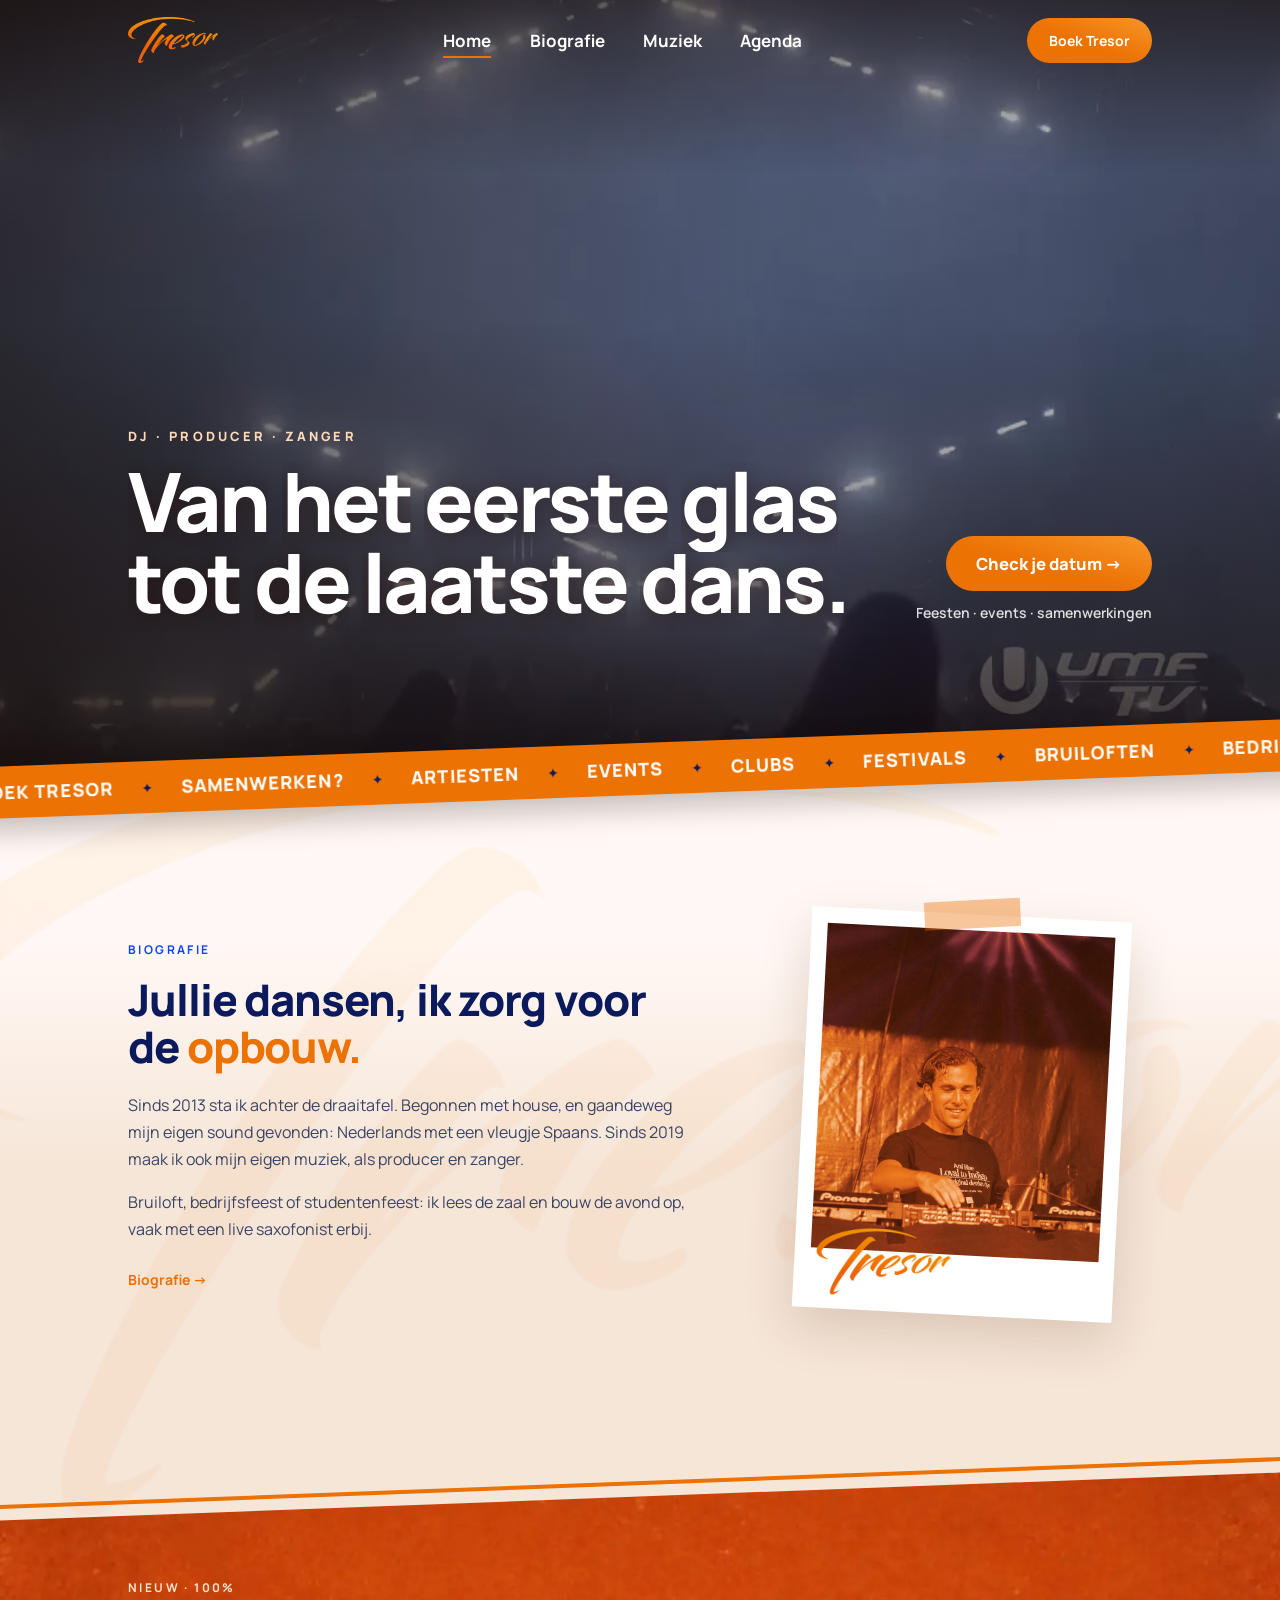
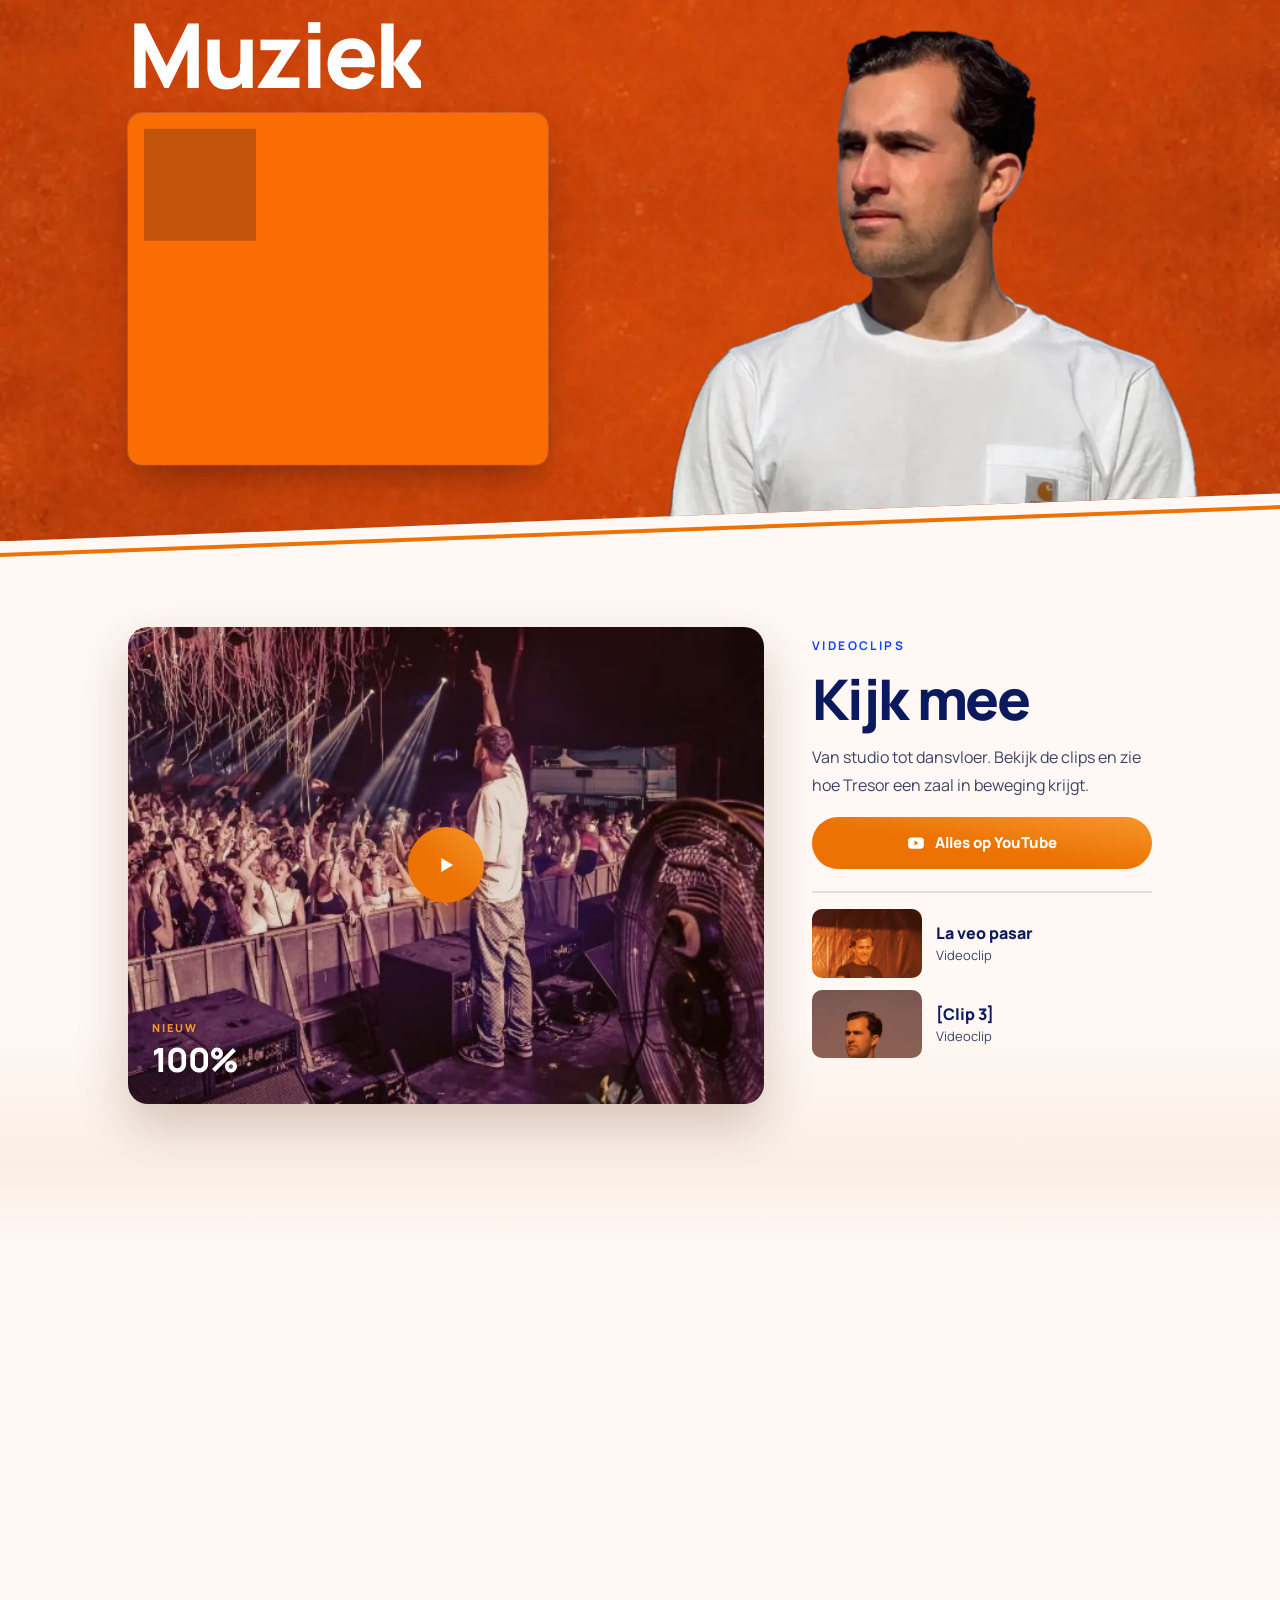
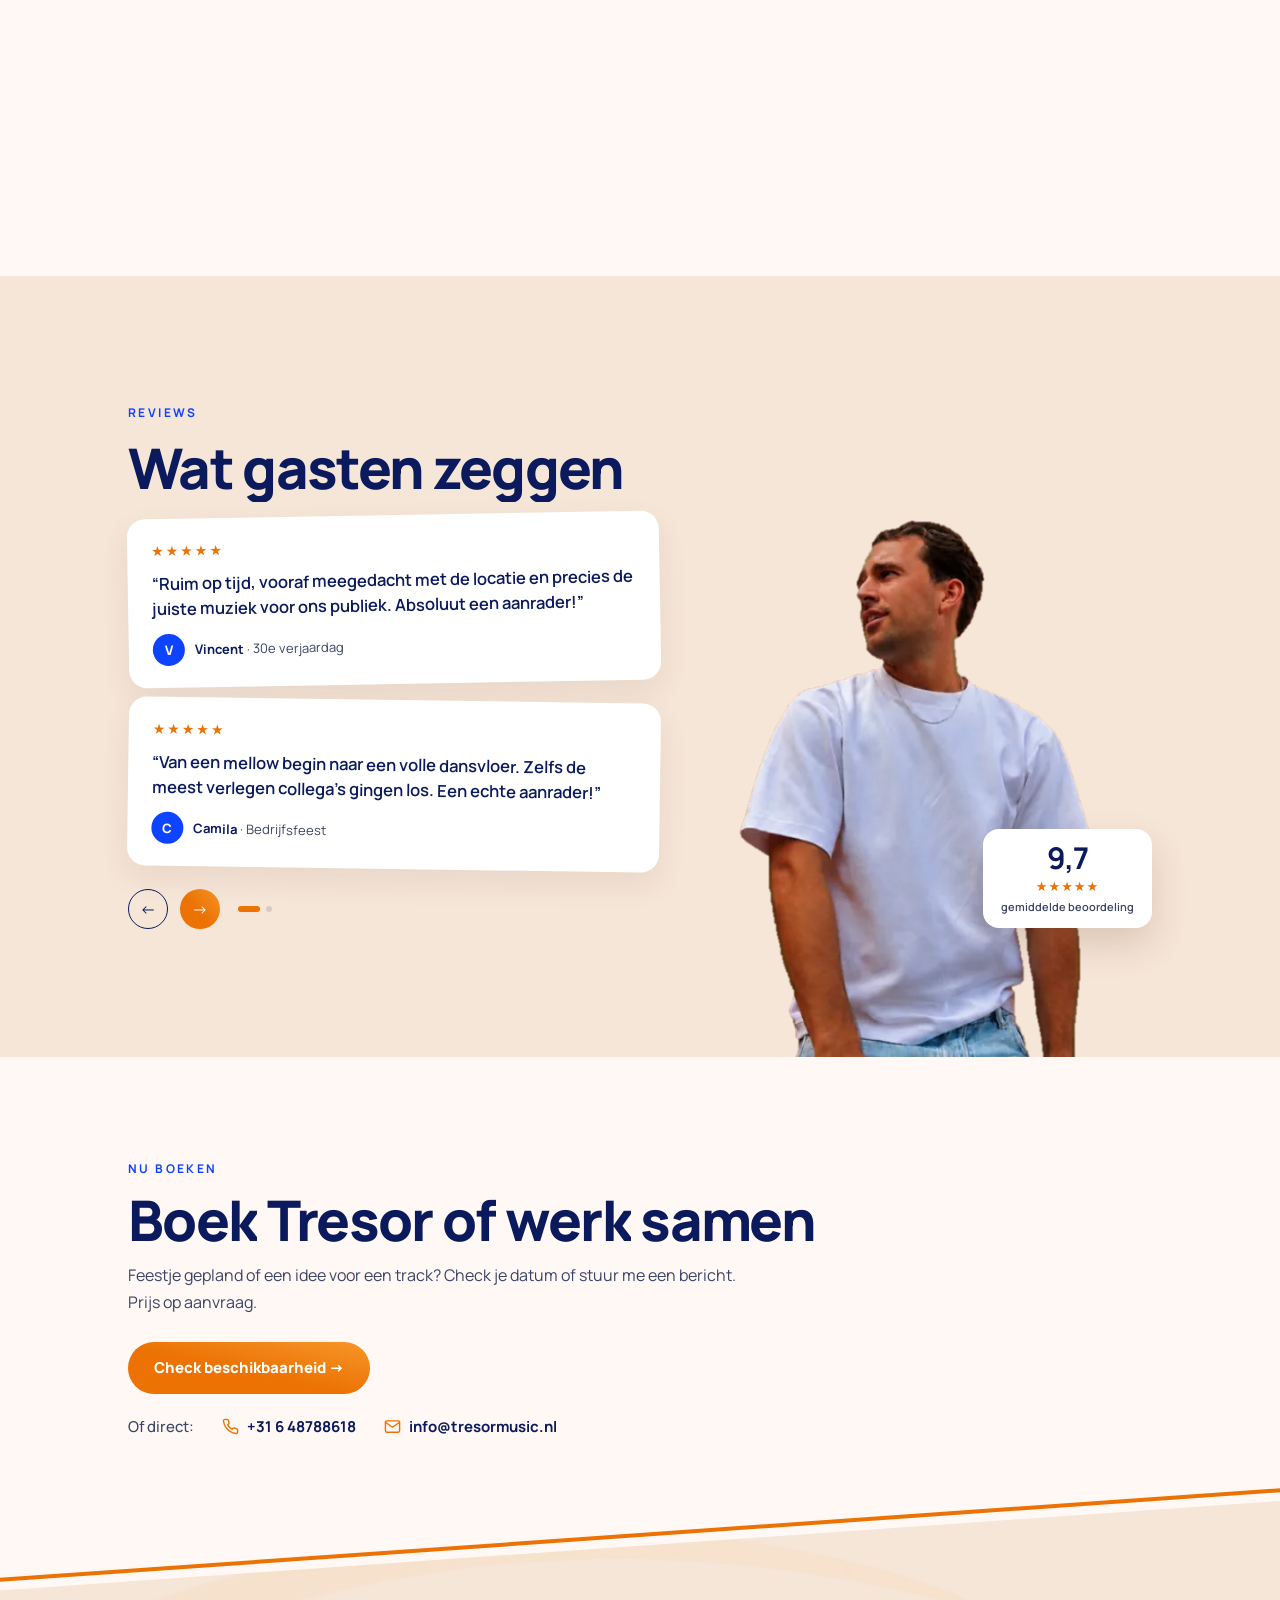
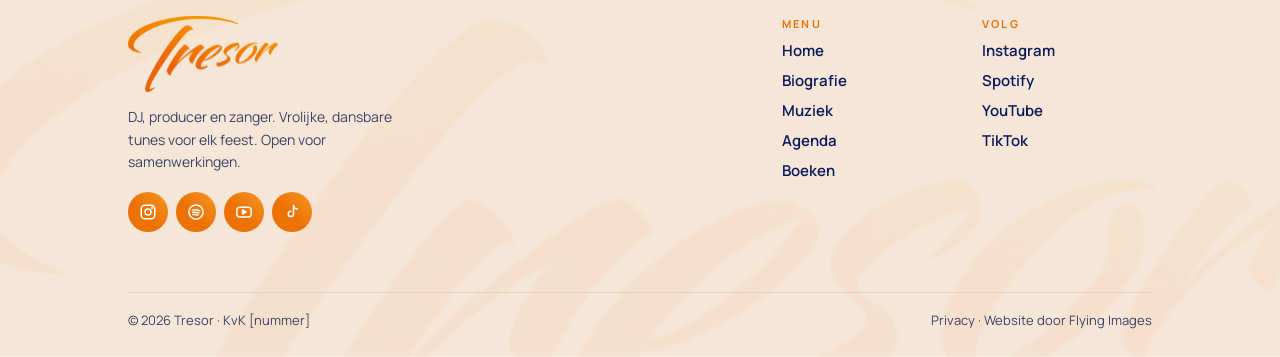
==== commit 25b71bdb: "Social links ingevuld: Instagram, Spotify, YouTube, TikTok Co-Authored-By: Claude Opus 5.5 <noreply@" ====
--- a/index.html
+++ b/index.html
@@ -100,7 +100,7 @@
       <div class="label">Videoclips</div>
       <h2>Kijk mee</h2>
       <p>Van studio tot dansvloer. Bekijk de clips en zie hoe Tresor een zaal in beweging krijgt.</p>
-      <a class="btn ytbtn" href="https://www.youtube.com/" target="_blank" rel="noopener"><svg width="18" height="18" viewBox="0 0 24 24" aria-hidden="true"><rect x="1.5" y="4.5" width="21" height="15" rx="4.5" fill="#fff"/><path d="M10 8.8v6.4l5.4-3.2z" fill="#EC7203"/></svg>Alles op YouTube</a>
+      <a class="btn ytbtn" href="https://www.youtube.com/watch?v=R9sz8uHl9FY&amp;list=OLAK5uy_n5RzKGtCGg1JhrOX92lKKx80cFKfvM6YU" target="_blank" rel="noopener"><svg width="18" height="18" viewBox="0 0 24 24" aria-hidden="true"><rect x="1.5" y="4.5" width="21" height="15" rx="4.5" fill="#fff"/><path d="M10 8.8v6.4l5.4-3.2z" fill="#EC7203"/></svg>Alles op YouTube</a>
       <div class="minis"><a class="mini" href="https://www.youtube.com/" data-yt=""><span class="mthumb"><img src="images/tresor-draaitafel.webp" alt="Videoclip La veo pasar" style="object-position:45% 40%" loading="lazy" decoding="async"></span><span class="mt"><strong>La veo pasar</strong><small>Videoclip</small></span></a><a class="mini" href="https://www.youtube.com/" data-yt=""><span class="mthumb"><img src="images/pressfoto.webp" alt="Videoclip [Clip 3]" style="object-position:50% 25%" loading="lazy" decoding="async"></span><span class="mt"><strong>[Clip 3]</strong><small>Videoclip</small></span></a></div>
     </div>
   </div>
@@ -143,9 +143,9 @@
     <img class="wm" src="images/tresor-logo.webp" alt="" aria-hidden="true" loading="lazy" decoding="async">
     <div class="wrap">
       <div class="fcols">
-        <div><img class="lg" src="images/tresor-logo.webp" alt="Tresor" loading="lazy" decoding="async"><p>DJ, producer en zanger. Vrolijke, dansbare tunes voor elk feest. Open voor samenwerkingen.</p><div class="soc"><a href="#" aria-label="Instagram" title="Instagram"><svg width="18" height="18" viewBox="0 0 24 24" stroke="#FFFFFF" stroke-width="2" fill="none" stroke-linecap="round" stroke-linejoin="round" aria-hidden="true"><rect x="3" y="3" width="18" height="18" rx="5"/><circle cx="12" cy="12" r="4"/><circle cx="17.5" cy="6.5" r="0.6" fill="#FFFFFF"/></svg></a><a href="#" aria-label="Spotify" title="Spotify"><svg width="18" height="18" viewBox="0 0 24 24" stroke="#FFFFFF" stroke-width="2" fill="none" stroke-linecap="round" stroke-linejoin="round" aria-hidden="true"><circle cx="12" cy="12" r="9.5"/><path d="M7 9.5c3.5-1 7-0.6 10 1"/><path d="M7.6 12.6c2.9-0.8 5.7-0.4 8.2 0.9"/><path d="M8.2 15.5c2.3-0.6 4.4-0.3 6.3 0.7"/></svg></a><a href="#" aria-label="YouTube" title="YouTube"><svg width="18" height="18" viewBox="0 0 24 24" stroke="#FFFFFF" stroke-width="2" fill="none" stroke-linecap="round" stroke-linejoin="round" aria-hidden="true"><rect x="2.5" y="5.5" width="19" height="13" rx="4"/><path d="M10 9.2v5.6l4.8-2.8z" fill="#FFFFFF"/></svg></a><a href="#" aria-label="TikTok" title="TikTok"><svg width="18" height="18" viewBox="0 0 24 24" stroke="#FFFFFF" stroke-width="2" fill="none" stroke-linecap="round" stroke-linejoin="round" aria-hidden="true"><path d="M14 3.5v11a3.5 3.5 0 1 1-3.5-3.5"/><path d="M14 3.5c.4 2.7 2.2 4.4 5 4.6"/></svg></a></div></div>
+        <div><img class="lg" src="images/tresor-logo.webp" alt="Tresor" loading="lazy" decoding="async"><p>DJ, producer en zanger. Vrolijke, dansbare tunes voor elk feest. Open voor samenwerkingen.</p><div class="soc"><a href="https://www.instagram.com/tresor_music" target="_blank" rel="noopener" aria-label="Instagram" title="Instagram"><svg width="18" height="18" viewBox="0 0 24 24" stroke="#FFFFFF" stroke-width="2" fill="none" stroke-linecap="round" stroke-linejoin="round" aria-hidden="true"><rect x="3" y="3" width="18" height="18" rx="5"/><circle cx="12" cy="12" r="4"/><circle cx="17.5" cy="6.5" r="0.6" fill="#FFFFFF"/></svg></a><a href="https://open.spotify.com/artist/4Jpk6IuSUI2xoQr6cXJFNq" target="_blank" rel="noopener" aria-label="Spotify" title="Spotify"><svg width="18" height="18" viewBox="0 0 24 24" stroke="#FFFFFF" stroke-width="2" fill="none" stroke-linecap="round" stroke-linejoin="round" aria-hidden="true"><circle cx="12" cy="12" r="9.5"/><path d="M7 9.5c3.5-1 7-0.6 10 1"/><path d="M7.6 12.6c2.9-0.8 5.7-0.4 8.2 0.9"/><path d="M8.2 15.5c2.3-0.6 4.4-0.3 6.3 0.7"/></svg></a><a href="https://www.youtube.com/watch?v=R9sz8uHl9FY&amp;list=OLAK5uy_n5RzKGtCGg1JhrOX92lKKx80cFKfvM6YU" target="_blank" rel="noopener" aria-label="YouTube" title="YouTube"><svg width="18" height="18" viewBox="0 0 24 24" stroke="#FFFFFF" stroke-width="2" fill="none" stroke-linecap="round" stroke-linejoin="round" aria-hidden="true"><rect x="2.5" y="5.5" width="19" height="13" rx="4"/><path d="M10 9.2v5.6l4.8-2.8z" fill="#FFFFFF"/></svg></a><a href="https://www.tiktok.com/@tresorr" target="_blank" rel="noopener" aria-label="TikTok" title="TikTok"><svg width="18" height="18" viewBox="0 0 24 24" stroke="#FFFFFF" stroke-width="2" fill="none" stroke-linecap="round" stroke-linejoin="round" aria-hidden="true"><path d="M14 3.5v11a3.5 3.5 0 1 1-3.5-3.5"/><path d="M14 3.5c.4 2.7 2.2 4.4 5 4.6"/></svg></a></div></div>
         <div class="fcol"><span>MENU</span><a href="index.html">Home</a><a href="biografie.html">Biografie</a><a href="muziek.html">Muziek</a><a href="agenda.html">Agenda</a><a href="boeken.html">Boeken</a></div>
-        <div class="fcol"><span>VOLG</span><a href="#">Instagram</a><a href="#">Spotify</a><a href="#">YouTube</a><a href="#">TikTok</a></div>
+        <div class="fcol"><span>VOLG</span><a href="https://www.instagram.com/tresor_music" target="_blank" rel="noopener">Instagram</a><a href="https://open.spotify.com/artist/4Jpk6IuSUI2xoQr6cXJFNq" target="_blank" rel="noopener">Spotify</a><a href="https://www.youtube.com/watch?v=R9sz8uHl9FY&amp;list=OLAK5uy_n5RzKGtCGg1JhrOX92lKKx80cFKfvM6YU" target="_blank" rel="noopener">YouTube</a><a href="https://www.tiktok.com/@tresorr" target="_blank" rel="noopener">TikTok</a></div>
       </div>
       <div class="fbar"><span>© 2026 Tresor · KvK [nummer]</span><span>Privacy · Website door Flying Images</span></div>
     </div>
--- a/css/style.css
+++ b/css/style.css
@@ -431,3 +431,7 @@
 /* Footer-links: klik- en hovervlak alleen op het woord */
 .fcol{align-items:flex-start}
 .fcol a{display:inline-block}
+/* Boeken: ruimte boven de schuine footerlijn zodat hij niet wordt afgeknipt */
+.endonly{padding-top:clamp(16px,2.5vw,32px)}
+/* Achtergrondlogo's altijd in het midden, ook bij uitzoomen */
+.watermark,.foot .wm{left:50%;right:auto;transform:translateX(-50%);max-width:none}
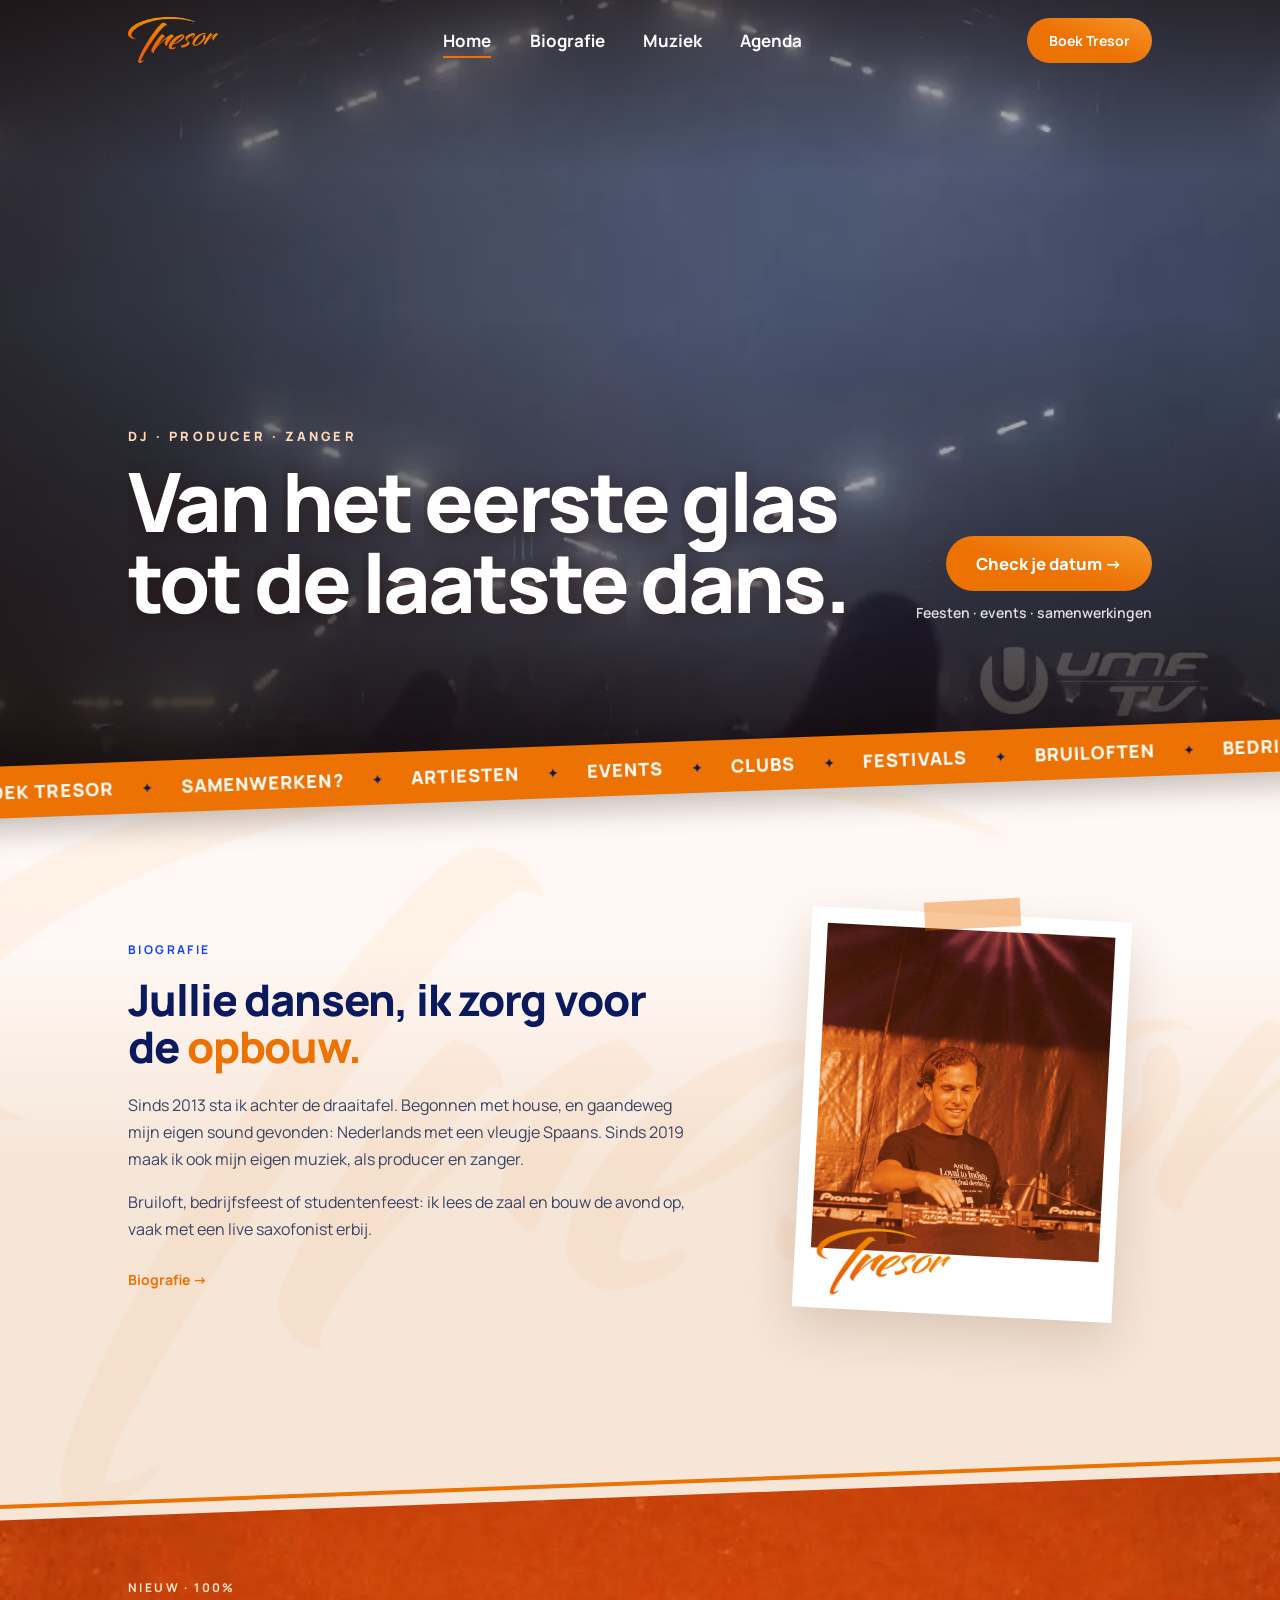
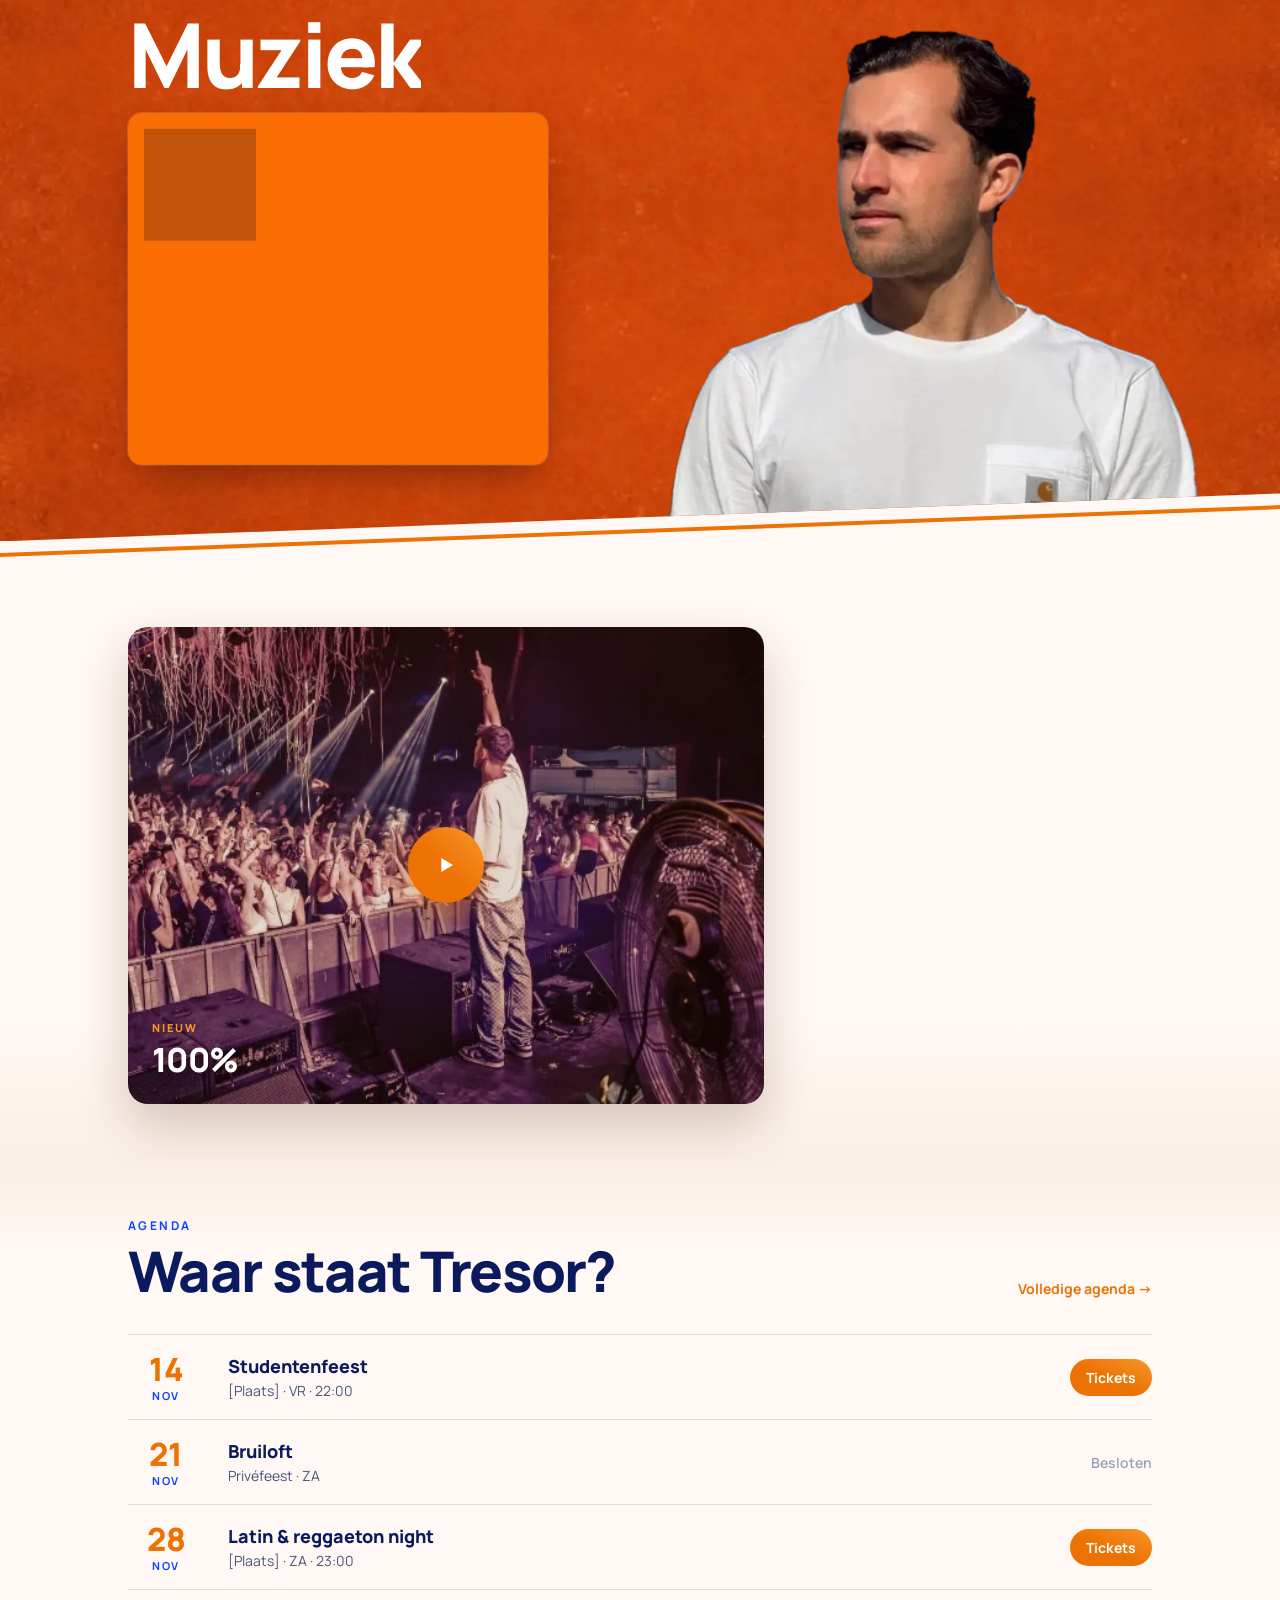
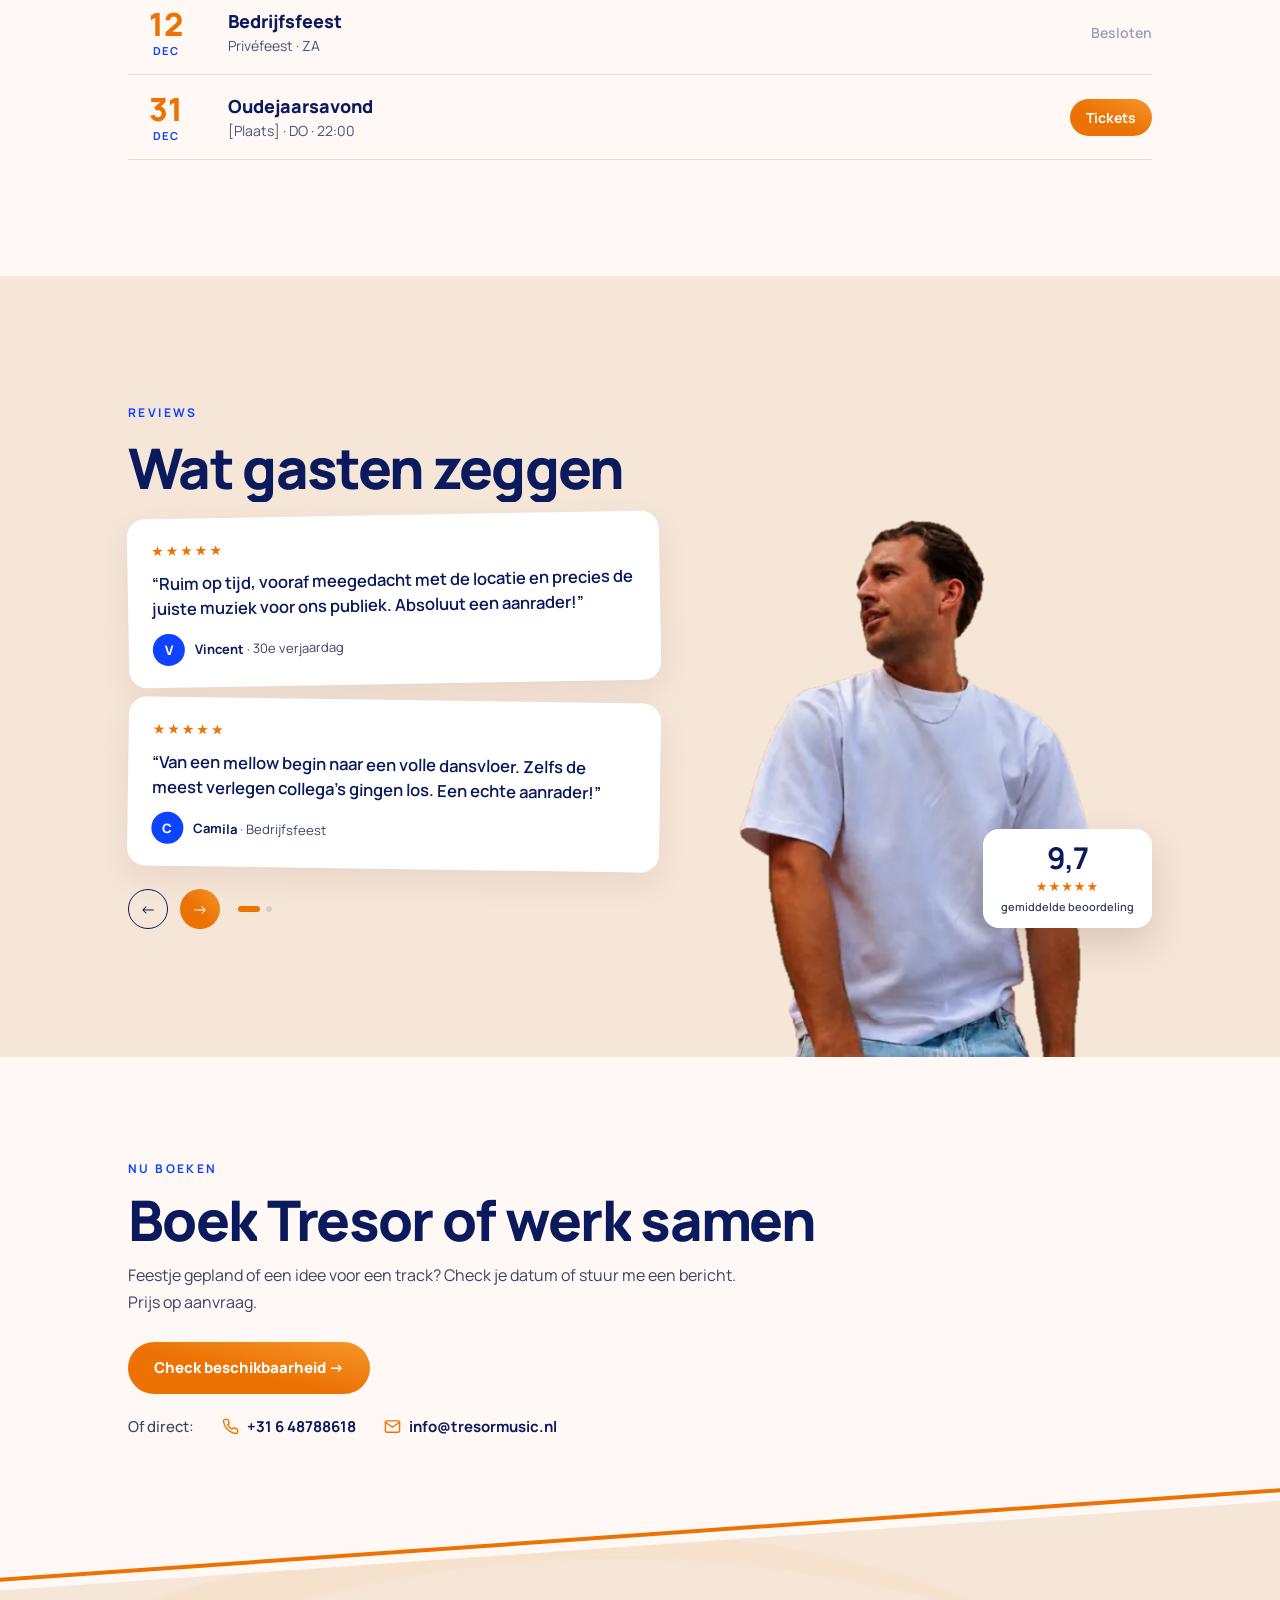
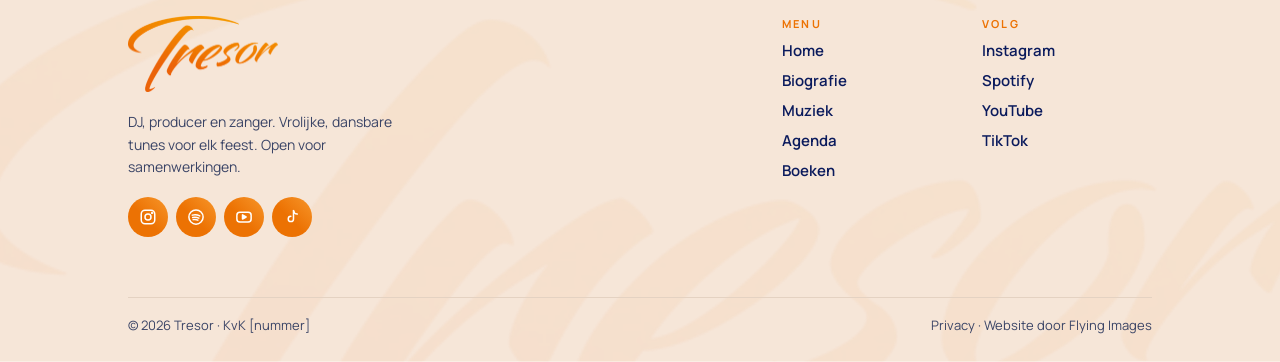
==== commit 224486da: "Footerlogo linkt naar de homepage (op de homepage naar boven) Co-Authored-By: Claude Opus 5.5 <norep" ====
--- a/index.html
+++ b/index.html
@@ -143,7 +143,7 @@
     <img class="wm" src="images/tresor-logo.webp" alt="" aria-hidden="true" loading="lazy" decoding="async">
     <div class="wrap">
       <div class="fcols">
-        <div><img class="lg" src="images/tresor-logo.webp" alt="Tresor" loading="lazy" decoding="async"><p>DJ, producer en zanger. Vrolijke, dansbare tunes voor elk feest. Open voor samenwerkingen.</p><div class="soc"><a href="https://www.instagram.com/tresor_music" target="_blank" rel="noopener" aria-label="Instagram" title="Instagram"><svg width="18" height="18" viewBox="0 0 24 24" stroke="#FFFFFF" stroke-width="2" fill="none" stroke-linecap="round" stroke-linejoin="round" aria-hidden="true"><rect x="3" y="3" width="18" height="18" rx="5"/><circle cx="12" cy="12" r="4"/><circle cx="17.5" cy="6.5" r="0.6" fill="#FFFFFF"/></svg></a><a href="https://open.spotify.com/artist/4Jpk6IuSUI2xoQr6cXJFNq" target="_blank" rel="noopener" aria-label="Spotify" title="Spotify"><svg width="18" height="18" viewBox="0 0 24 24" stroke="#FFFFFF" stroke-width="2" fill="none" stroke-linecap="round" stroke-linejoin="round" aria-hidden="true"><circle cx="12" cy="12" r="9.5"/><path d="M7 9.5c3.5-1 7-0.6 10 1"/><path d="M7.6 12.6c2.9-0.8 5.7-0.4 8.2 0.9"/><path d="M8.2 15.5c2.3-0.6 4.4-0.3 6.3 0.7"/></svg></a><a href="https://www.youtube.com/watch?v=R9sz8uHl9FY&amp;list=OLAK5uy_n5RzKGtCGg1JhrOX92lKKx80cFKfvM6YU" target="_blank" rel="noopener" aria-label="YouTube" title="YouTube"><svg width="18" height="18" viewBox="0 0 24 24" stroke="#FFFFFF" stroke-width="2" fill="none" stroke-linecap="round" stroke-linejoin="round" aria-hidden="true"><rect x="2.5" y="5.5" width="19" height="13" rx="4"/><path d="M10 9.2v5.6l4.8-2.8z" fill="#FFFFFF"/></svg></a><a href="https://www.tiktok.com/@tresorr" target="_blank" rel="noopener" aria-label="TikTok" title="TikTok"><svg width="18" height="18" viewBox="0 0 24 24" stroke="#FFFFFF" stroke-width="2" fill="none" stroke-linecap="round" stroke-linejoin="round" aria-hidden="true"><path d="M14 3.5v11a3.5 3.5 0 1 1-3.5-3.5"/><path d="M14 3.5c.4 2.7 2.2 4.4 5 4.6"/></svg></a></div></div>
+        <div><a class="flogo" href="#top" aria-label="Tresor, naar de homepage"><img class="lg" src="images/tresor-logo.webp" alt="Tresor" loading="lazy" decoding="async"></a><p>DJ, producer en zanger. Vrolijke, dansbare tunes voor elk feest. Open voor samenwerkingen.</p><div class="soc"><a href="https://www.instagram.com/tresor_music" target="_blank" rel="noopener" aria-label="Instagram" title="Instagram"><svg width="18" height="18" viewBox="0 0 24 24" stroke="#FFFFFF" stroke-width="2" fill="none" stroke-linecap="round" stroke-linejoin="round" aria-hidden="true"><rect x="3" y="3" width="18" height="18" rx="5"/><circle cx="12" cy="12" r="4"/><circle cx="17.5" cy="6.5" r="0.6" fill="#FFFFFF"/></svg></a><a href="https://open.spotify.com/artist/4Jpk6IuSUI2xoQr6cXJFNq" target="_blank" rel="noopener" aria-label="Spotify" title="Spotify"><svg width="18" height="18" viewBox="0 0 24 24" stroke="#FFFFFF" stroke-width="2" fill="none" stroke-linecap="round" stroke-linejoin="round" aria-hidden="true"><circle cx="12" cy="12" r="9.5"/><path d="M7 9.5c3.5-1 7-0.6 10 1"/><path d="M7.6 12.6c2.9-0.8 5.7-0.4 8.2 0.9"/><path d="M8.2 15.5c2.3-0.6 4.4-0.3 6.3 0.7"/></svg></a><a href="https://www.youtube.com/watch?v=R9sz8uHl9FY&amp;list=OLAK5uy_n5RzKGtCGg1JhrOX92lKKx80cFKfvM6YU" target="_blank" rel="noopener" aria-label="YouTube" title="YouTube"><svg width="18" height="18" viewBox="0 0 24 24" stroke="#FFFFFF" stroke-width="2" fill="none" stroke-linecap="round" stroke-linejoin="round" aria-hidden="true"><rect x="2.5" y="5.5" width="19" height="13" rx="4"/><path d="M10 9.2v5.6l4.8-2.8z" fill="#FFFFFF"/></svg></a><a href="https://www.tiktok.com/@tresorr" target="_blank" rel="noopener" aria-label="TikTok" title="TikTok"><svg width="18" height="18" viewBox="0 0 24 24" stroke="#FFFFFF" stroke-width="2" fill="none" stroke-linecap="round" stroke-linejoin="round" aria-hidden="true"><path d="M14 3.5v11a3.5 3.5 0 1 1-3.5-3.5"/><path d="M14 3.5c.4 2.7 2.2 4.4 5 4.6"/></svg></a></div></div>
         <div class="fcol"><span>MENU</span><a href="index.html">Home</a><a href="biografie.html">Biografie</a><a href="muziek.html">Muziek</a><a href="agenda.html">Agenda</a><a href="boeken.html">Boeken</a></div>
         <div class="fcol"><span>VOLG</span><a href="https://www.instagram.com/tresor_music" target="_blank" rel="noopener">Instagram</a><a href="https://open.spotify.com/artist/4Jpk6IuSUI2xoQr6cXJFNq" target="_blank" rel="noopener">Spotify</a><a href="https://www.youtube.com/watch?v=R9sz8uHl9FY&amp;list=OLAK5uy_n5RzKGtCGg1JhrOX92lKKx80cFKfvM6YU" target="_blank" rel="noopener">YouTube</a><a href="https://www.tiktok.com/@tresorr" target="_blank" rel="noopener">TikTok</a></div>
       </div>
--- a/css/style.css
+++ b/css/style.css
@@ -435,3 +435,4 @@
 .endonly{padding-top:clamp(16px,2.5vw,32px)}
 /* Achtergrondlogo's altijd in het midden, ook bij uitzoomen */
 .watermark,.foot .wm{left:50%;right:auto;transform:translateX(-50%);max-width:none}
+.flogo{display:inline-block;line-height:0;transition:transform .2s}.flogo:hover{transform:translateY(-2px)}
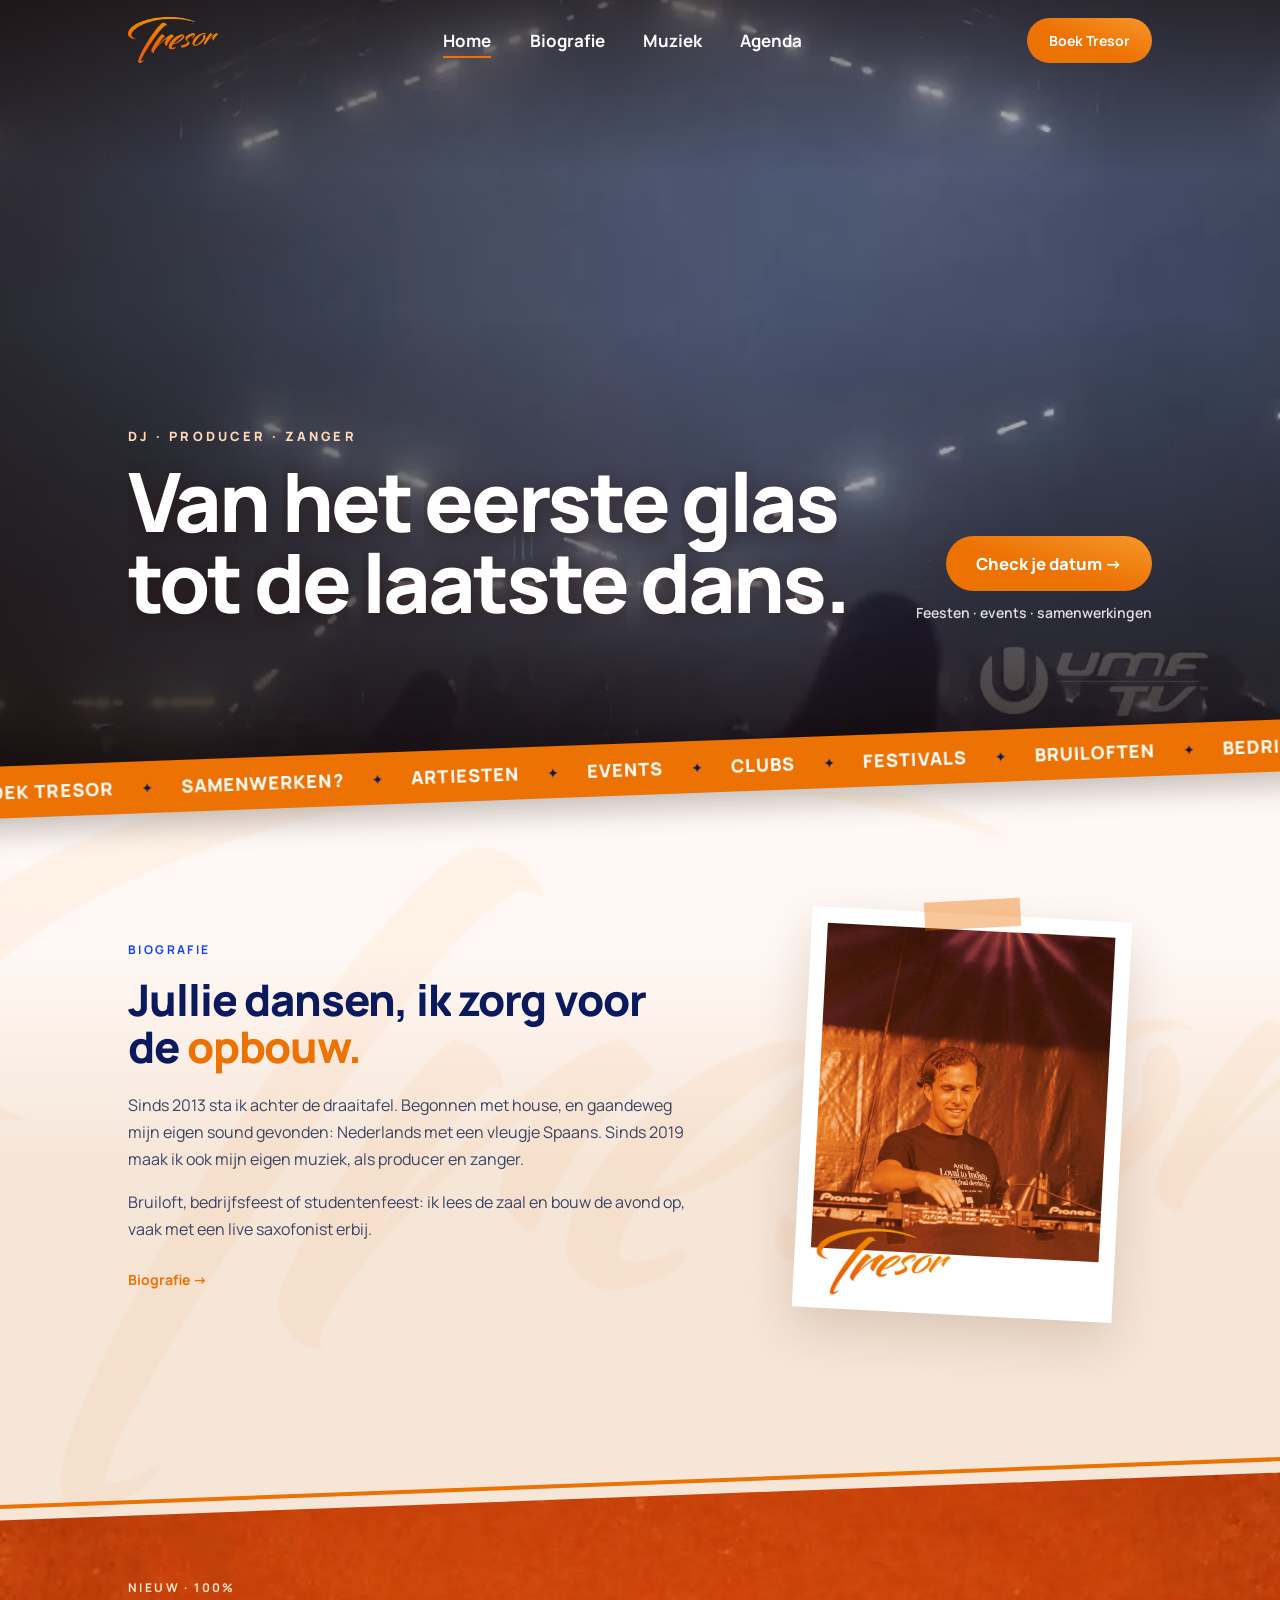
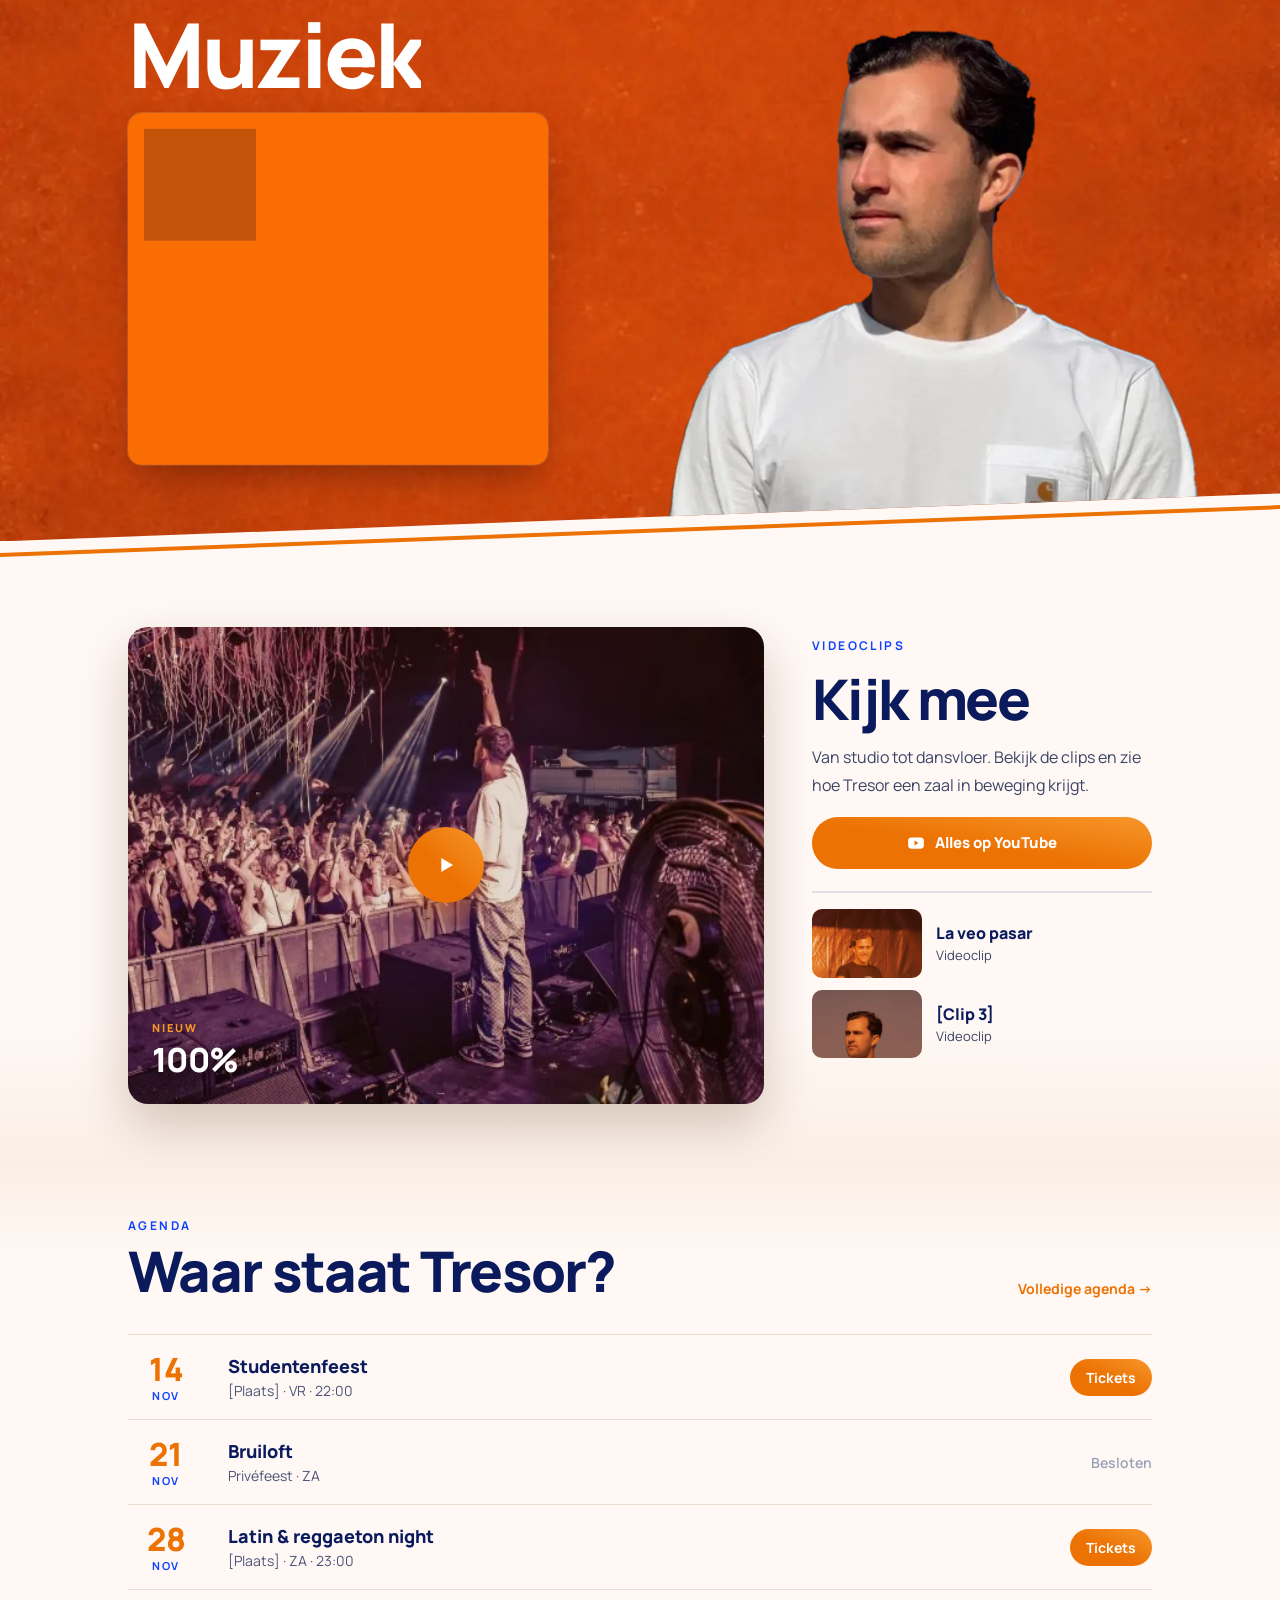
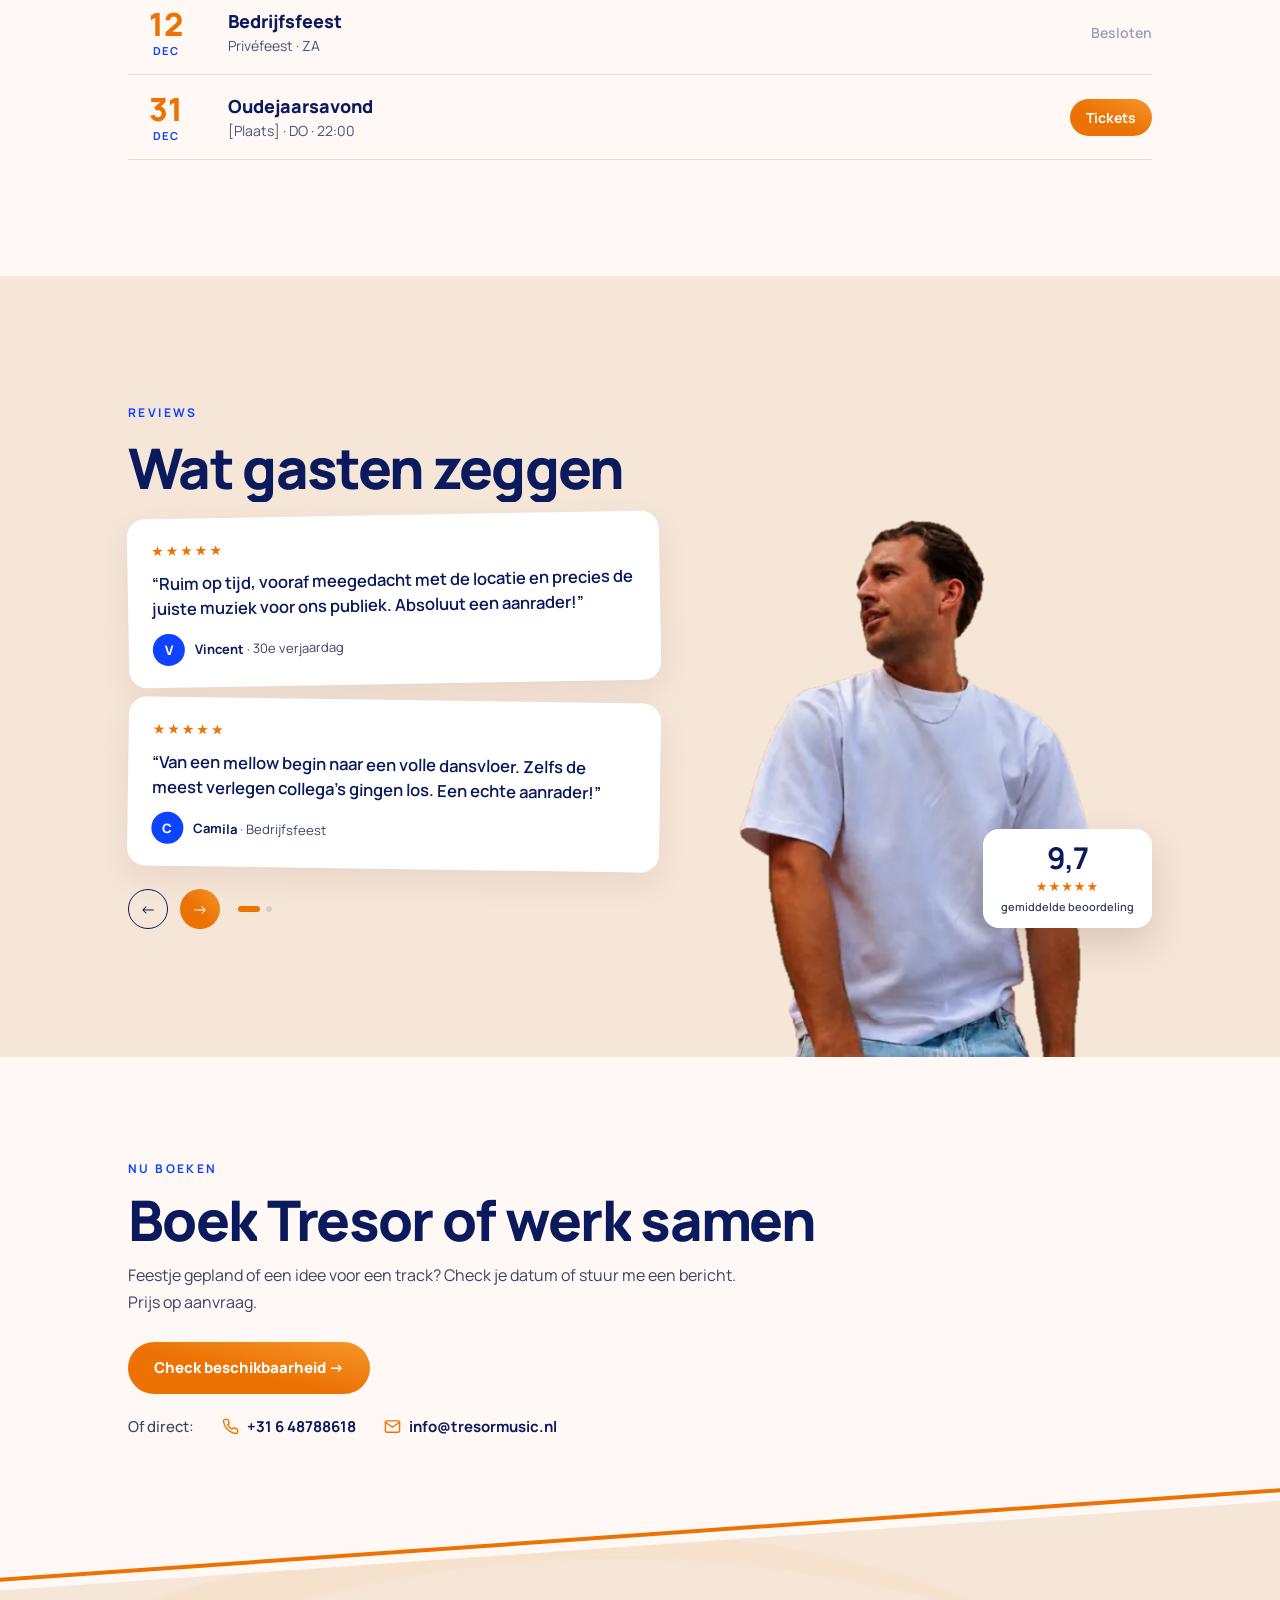
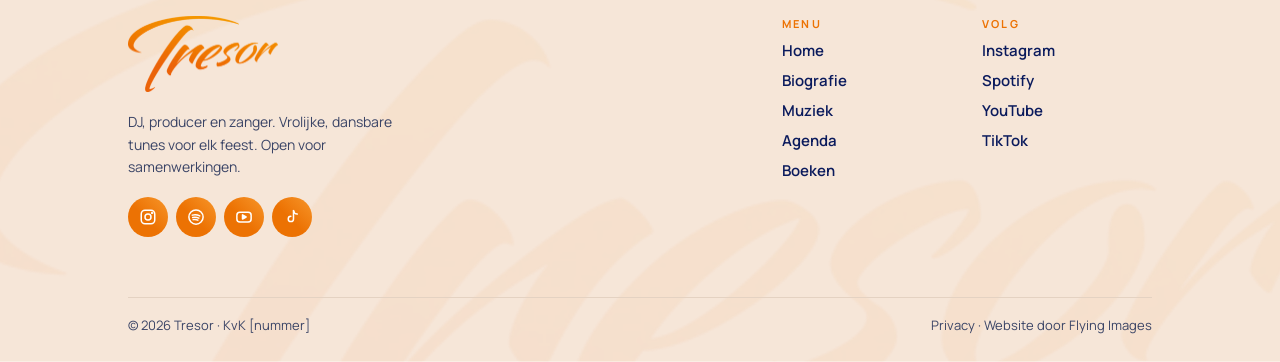
==== commit 7dfb8185: "Mobiel: foto in muziek-section en reviews laadt weer (vaste afmetingen) Co-Authored-By: Claude Opus " ====
--- a/index.html
+++ b/index.html
@@ -85,7 +85,7 @@
           <div class="spotify-wrap"><iframe class="spotify" title="Tresor op Spotify" src="https://open.spotify.com/embed/artist/4Jpk6IuSUI2xoQr6cXJFNq?utm_source=generator" allow="autoplay; clipboard-write; encrypted-media; fullscreen; picture-in-picture" loading="lazy"></iframe><span class="tint" aria-hidden="true"></span></div>
         </div>
       </div>
-      <img class="cutout rv rv-r" src="images/tresor-uitgesneden.webp" alt="Pressfoto Tresor" loading="lazy" decoding="async">
+      <img class="cutout rv rv-r" src="images/tresor-uitgesneden.webp" alt="Pressfoto Tresor" width="700" height="669" decoding="async">
     </div>
   </section>
 </div>
@@ -127,7 +127,7 @@
       <div class="rtrack" id="rtrack" aria-live="polite"></div>
       <div class="rctrl"><button type="button" class="prev" aria-label="Vorige reviews">←</button><button type="button" class="next" aria-label="Volgende reviews">→</button><div class="rdots" id="rdots"></div></div>
     </div>
-    <div class="person rv rv-r" style="--d:.15s"><img src="images/tresor-100.webp" alt="Tresor in wit T-shirt" loading="lazy" decoding="async"><div class="score"><b>9,7</b><span>★★★★★</span><small>gemiddelde beoordeling</small></div></div>
+    <div class="person rv rv-r" style="--d:.15s"><img src="images/tresor-100.webp" alt="Tresor in wit T-shirt" width="405" height="599" loading="lazy" decoding="async"><div class="score"><b>9,7</b><span>★★★★★</span><small>gemiddelde beoordeling</small></div></div>
   </div>
 </section>
 
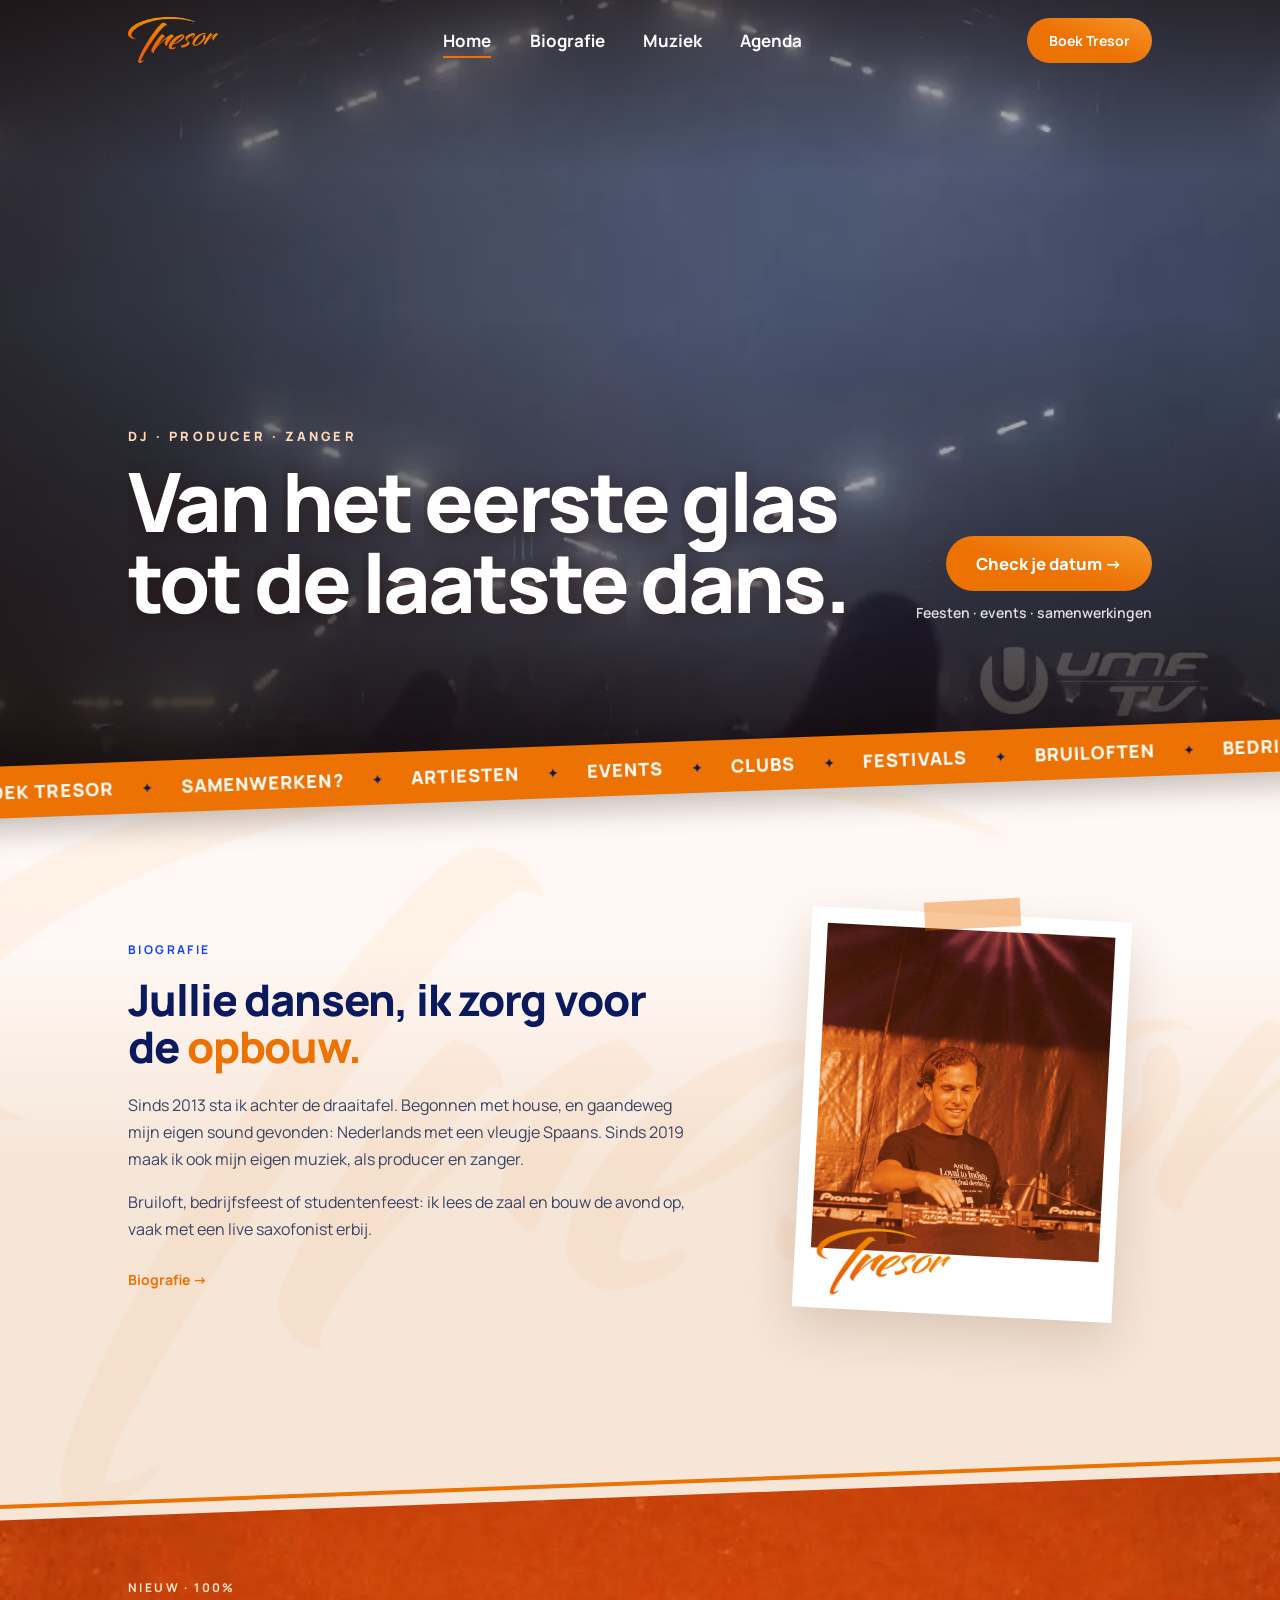
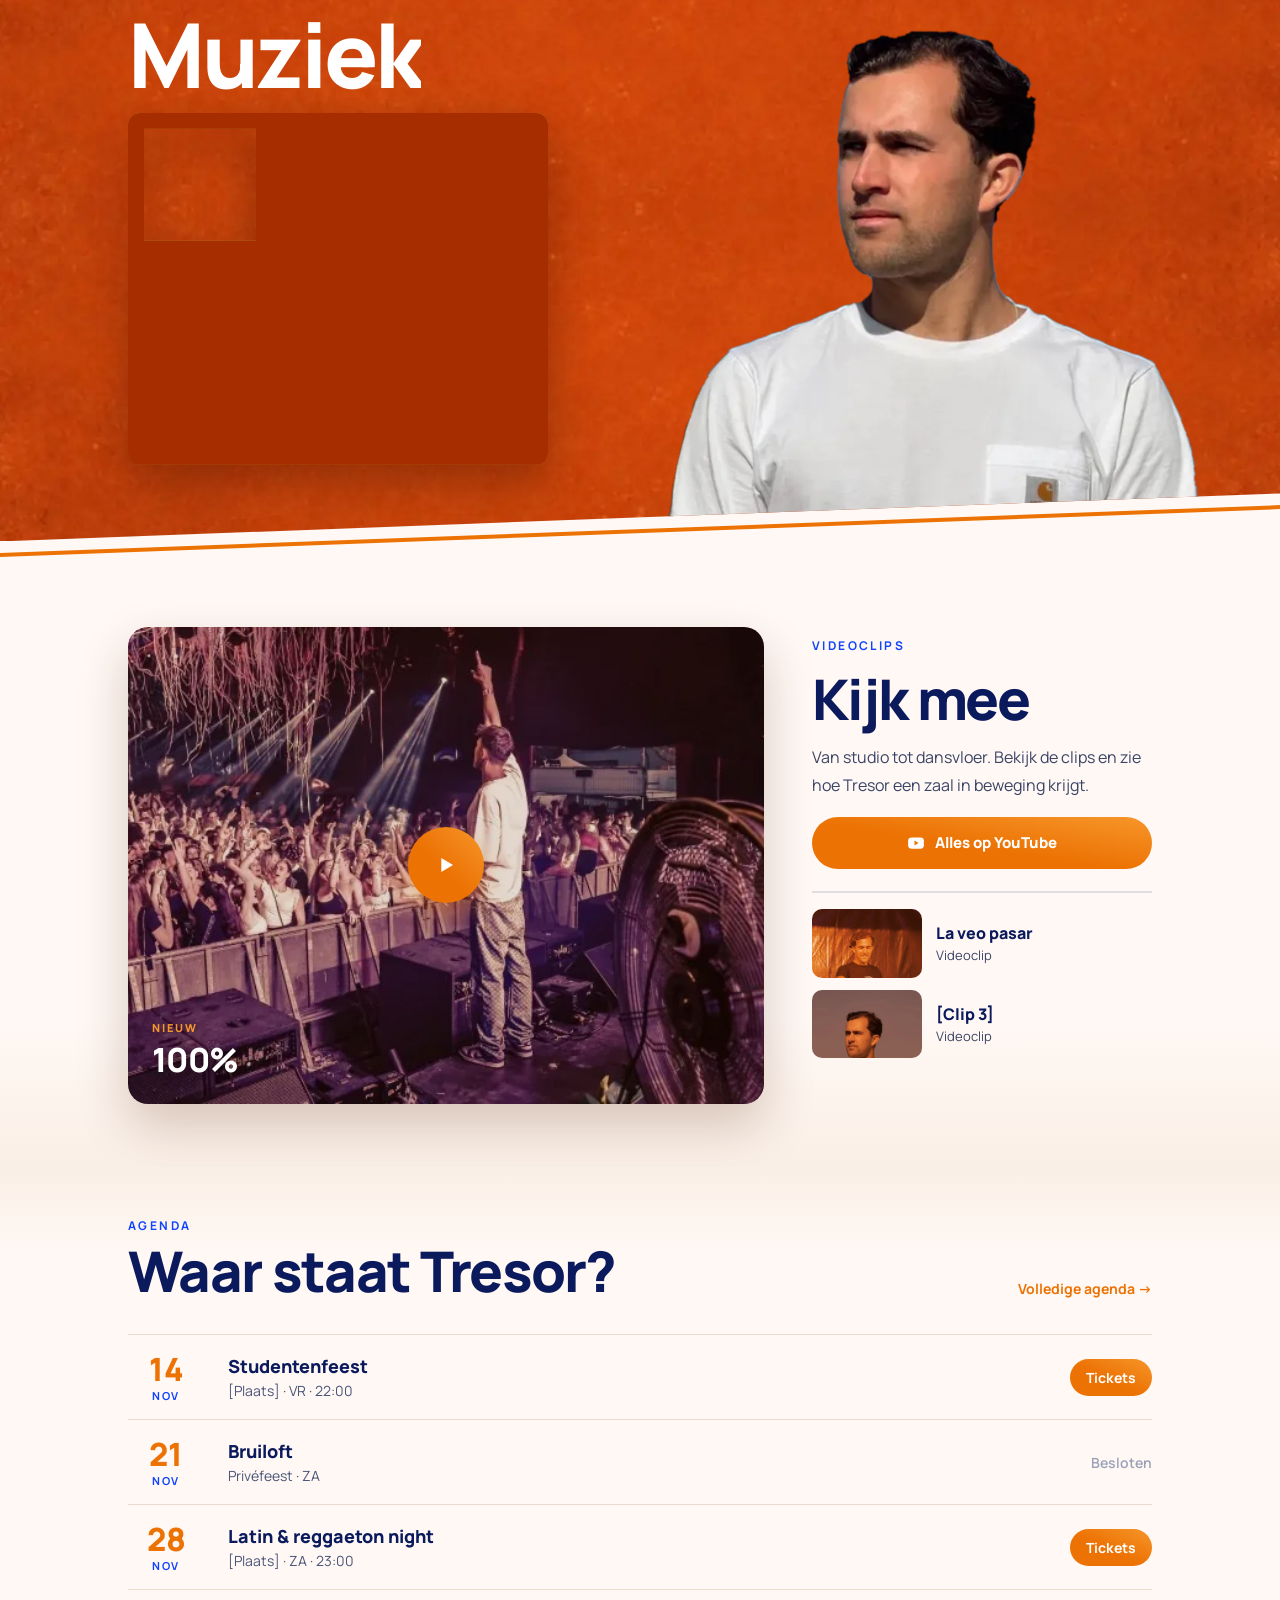
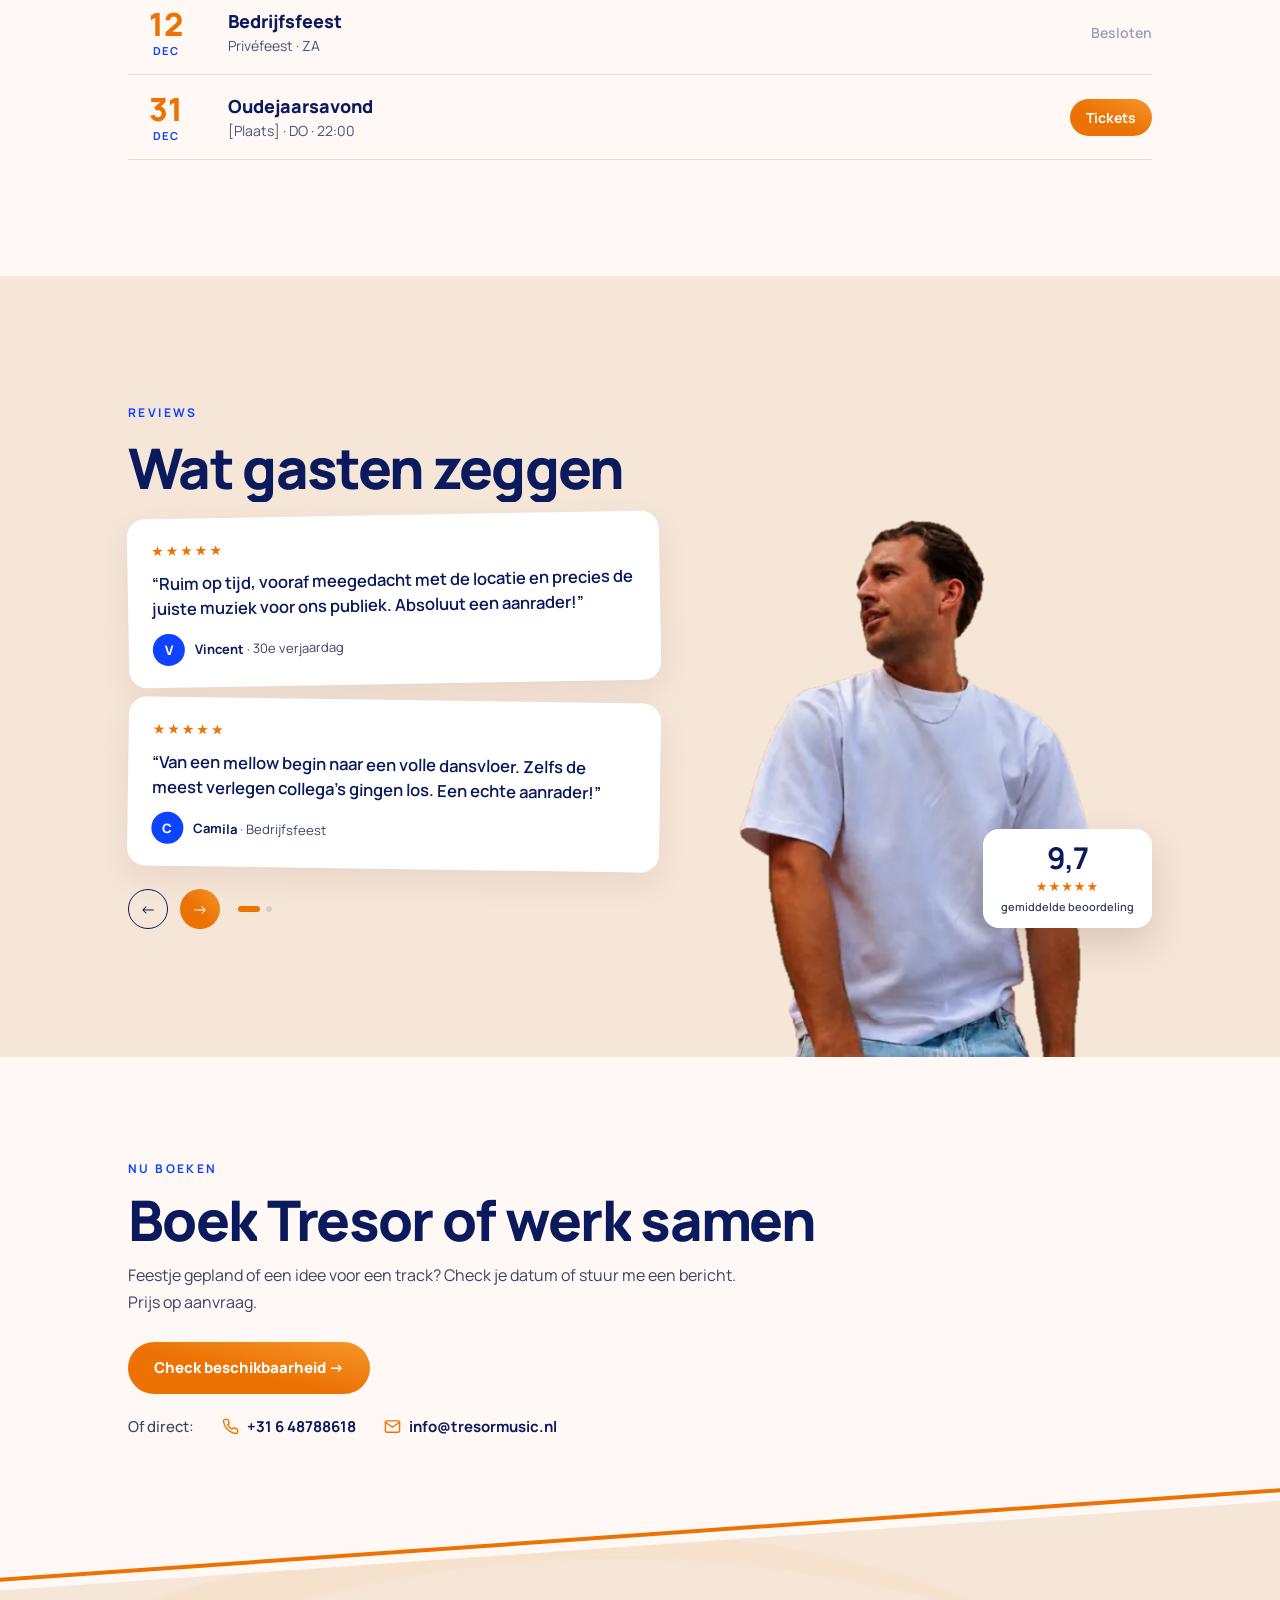
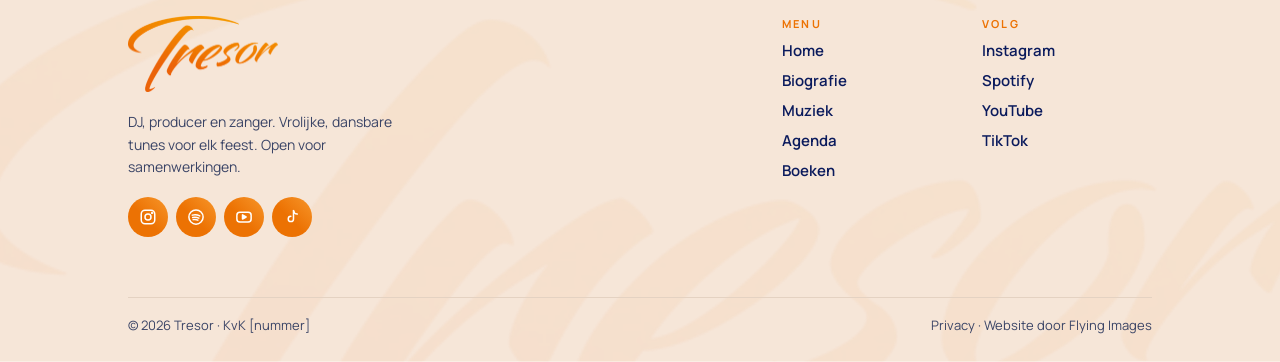
==== commit 81842121: "Spotify-speler: schaduw blijft bij ronde hoeken Co-Authored-By: Claude Opus 5.5 <noreply@anthropic.c" ====
--- a/index.html
+++ b/index.html
@@ -7,6 +7,9 @@
 <meta name="description" content="Tresor: DJ, producer en zanger. Energieke, dansbare en vrolijke tunes, Nederlands met een vleugje Spaans. Boek hem voor je feest.">
 <link rel="preconnect" href="https://fonts.googleapis.com">
 <link rel="preconnect" href="https://fonts.gstatic.com" crossorigin>
+<link rel="preconnect" href="https://open.spotify.com">
+<link rel="preconnect" href="https://open.spotifycdn.com" crossorigin>
+<link rel="preconnect" href="https://i.scdn.co" crossorigin>
 <link rel="preload" as="image" href="images/hero-video-poster.webp">
 <link rel="stylesheet" href="https://fonts.googleapis.com/css2?family=Manrope:wght@400;500;700;800&display=swap">
 <link rel="stylesheet" href="css/style.css">
@@ -82,7 +85,7 @@
         <div class="text">
           <div class="label">Nieuw · 100%</div>
           <h2>Muziek</h2>
-          <div class="spotify-wrap"><iframe class="spotify" title="Tresor op Spotify" src="https://open.spotify.com/embed/artist/4Jpk6IuSUI2xoQr6cXJFNq?utm_source=generator" allow="autoplay; clipboard-write; encrypted-media; fullscreen; picture-in-picture" loading="lazy"></iframe><span class="tint" aria-hidden="true"></span></div>
+          <div class="spot-shadow"><div class="spotify-wrap"><iframe class="spotify" title="Tresor op Spotify" src="https://open.spotify.com/embed/artist/4Jpk6IuSUI2xoQr6cXJFNq?utm_source=generator" allow="autoplay; clipboard-write; encrypted-media; fullscreen; picture-in-picture" loading="eager"></iframe><span class="tint" aria-hidden="true"></span></div></div>
         </div>
       </div>
       <img class="cutout rv rv-r" src="images/tresor-uitgesneden.webp" alt="Pressfoto Tresor" width="700" height="669" decoding="async">
--- a/css/style.css
+++ b/css/style.css
@@ -436,3 +436,9 @@
 /* Achtergrondlogo's altijd in het midden, ook bij uitzoomen */
 .watermark,.foot .wm{left:50%;right:auto;transform:translateX(-50%);max-width:none}
 .flogo{display:inline-block;line-height:0;transition:transform .2s}.flogo:hover{transform:translateY(-2px)}
+/* Spotify-speler: hoeken echt rond, geen vierkant vlak erachter (Spotify zelf rondt af op 12px) */
+.muziek .spotify-wrap,.ospot .spotify-wrap{border-radius:12px;clip-path:inset(0 round 12px);-webkit-clip-path:inset(0 round 12px)}
+.muziek .spotify,.ospot .spotify{border-radius:12px;background:transparent}
+.spot-shadow{max-width:420px;filter:drop-shadow(0 18px 24px rgba(60,12,0,.4))}
+.ospot{filter:drop-shadow(0 22px 28px rgba(40,10,0,.45))}
+.muziek .spotify-wrap,.ospot .spotify-wrap{box-shadow:none}
